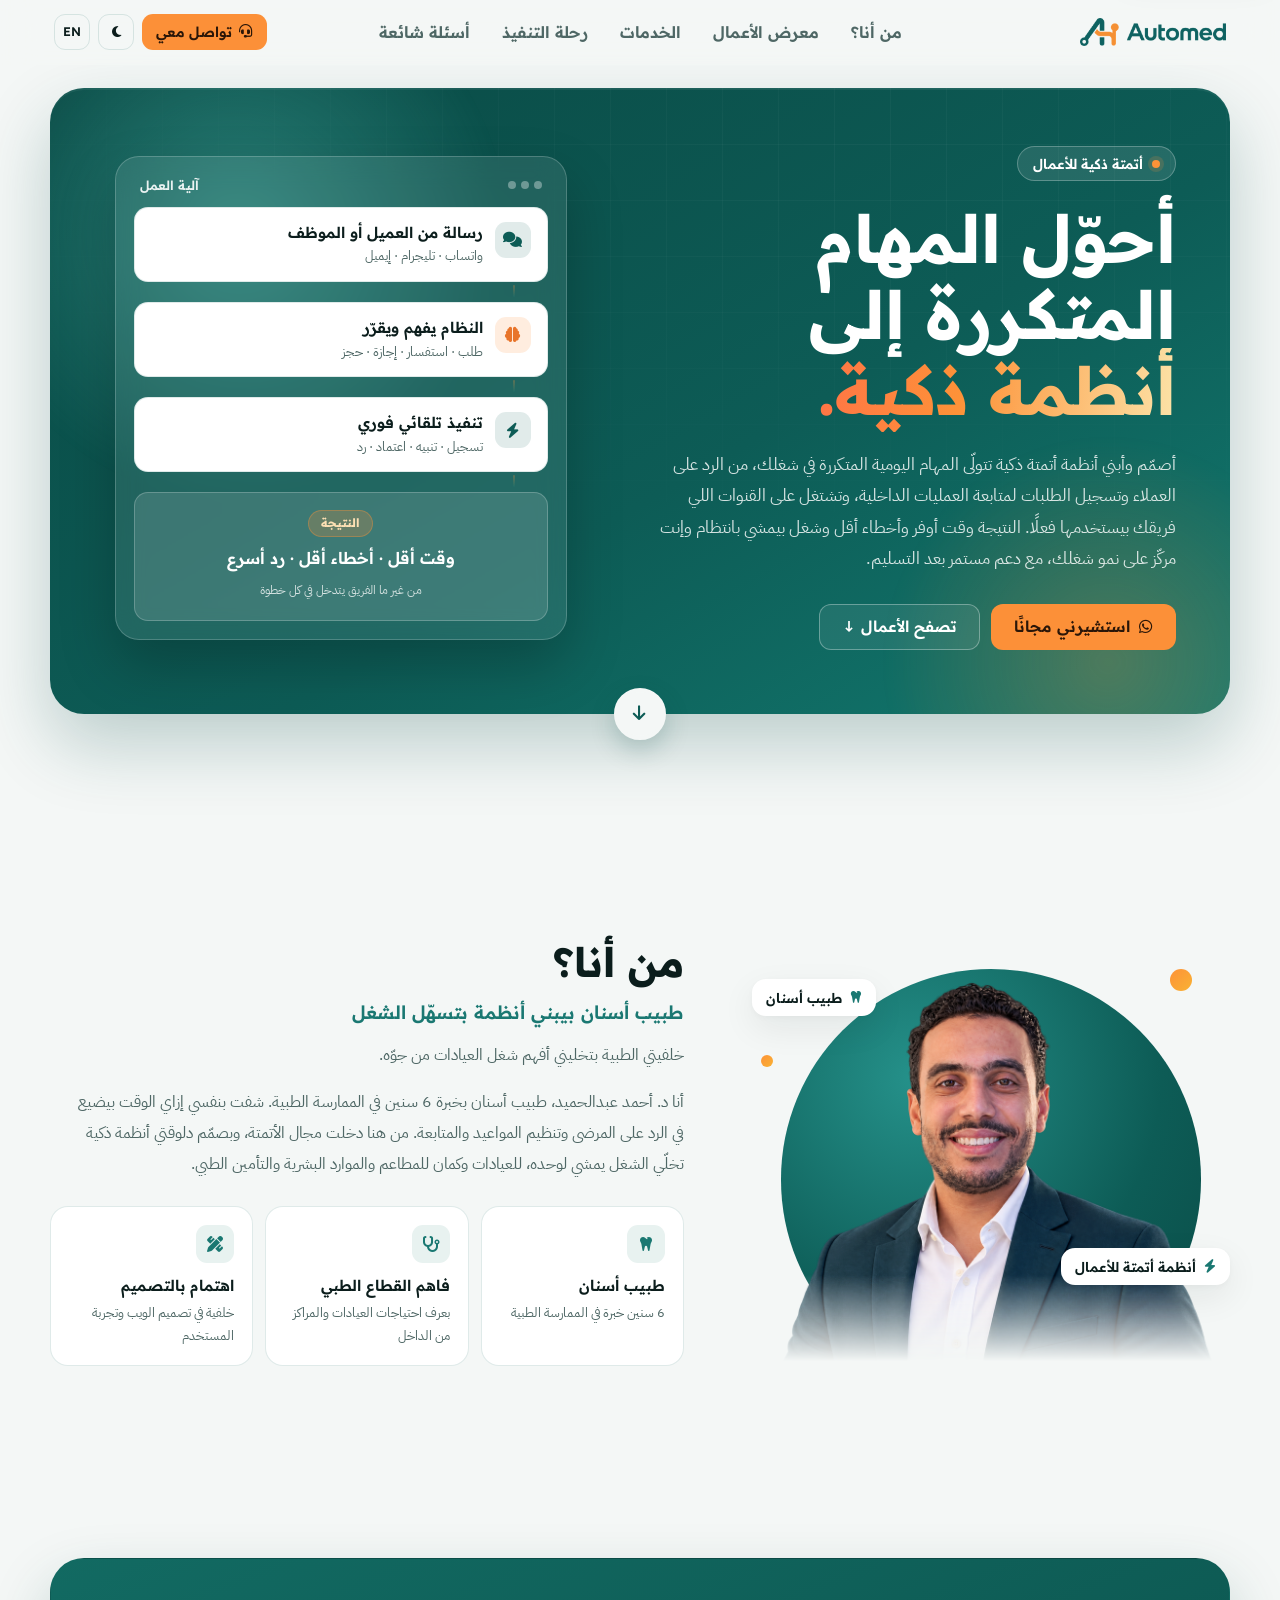
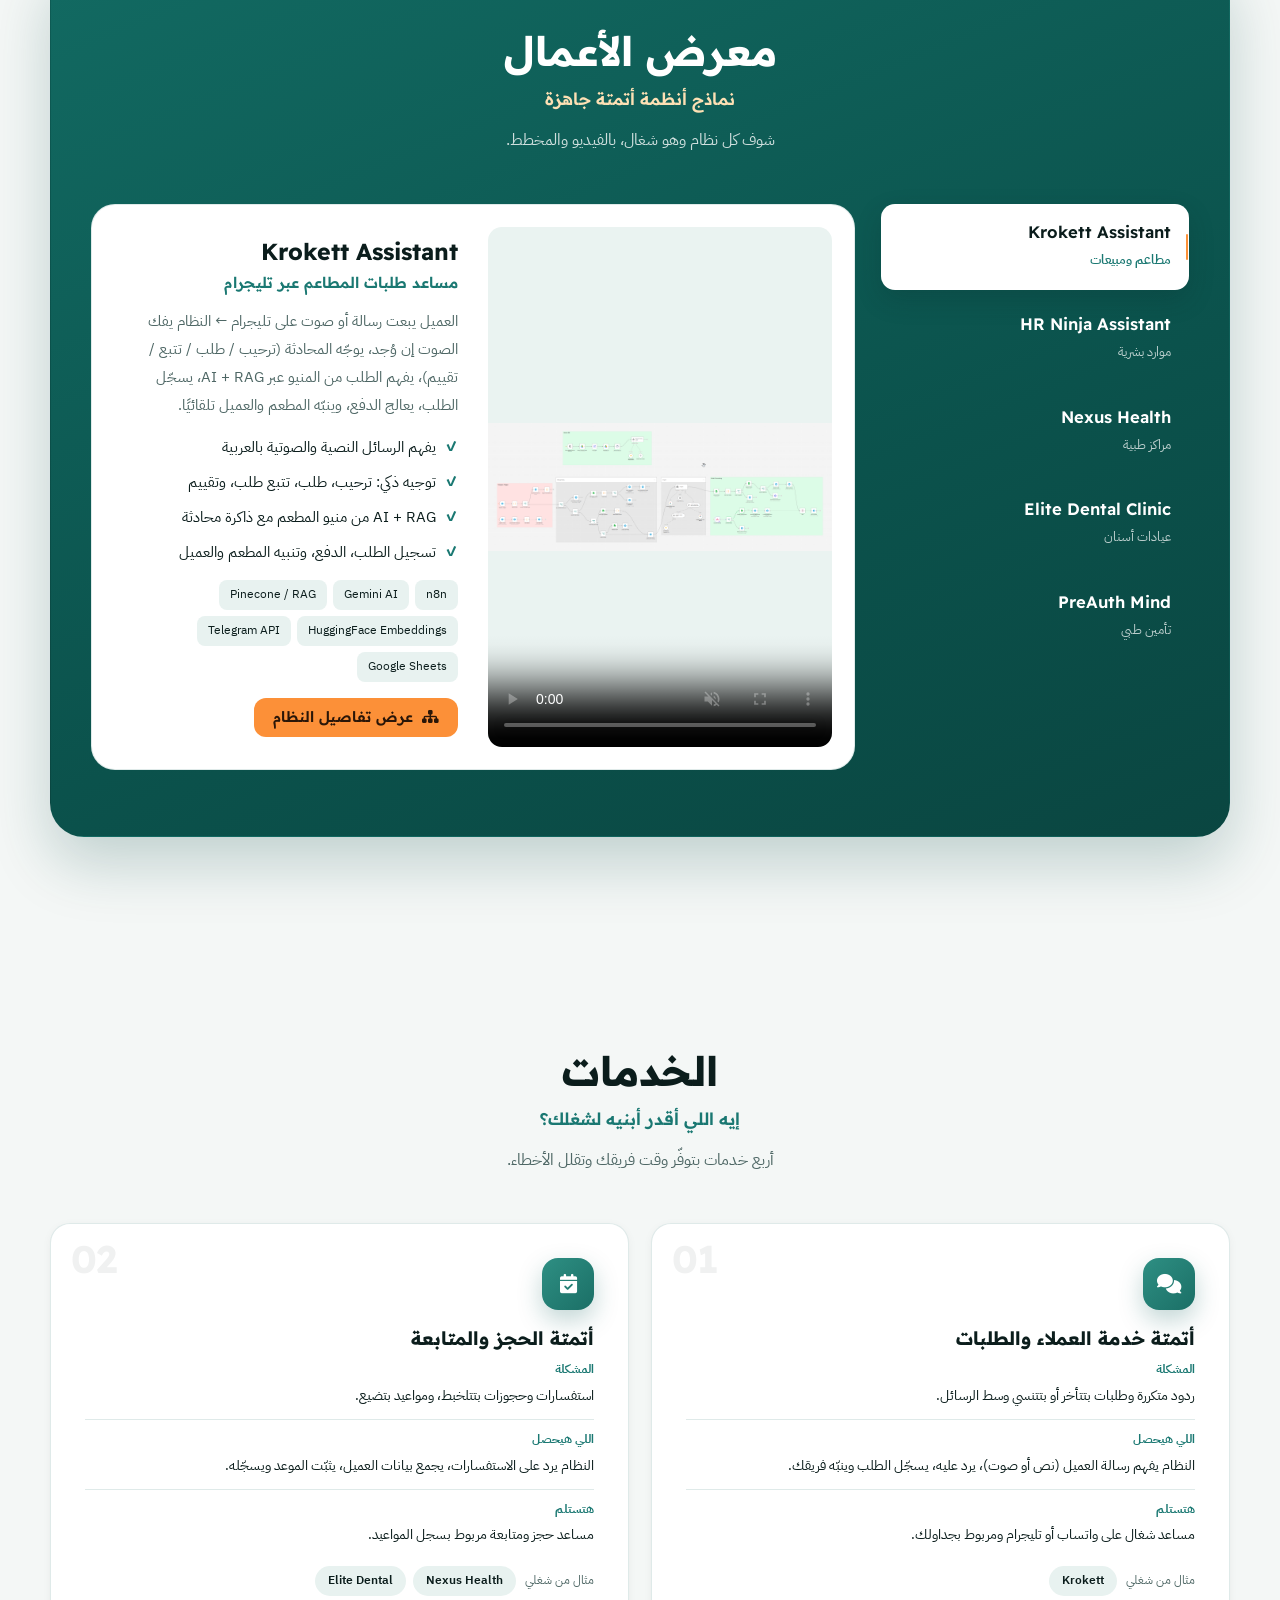
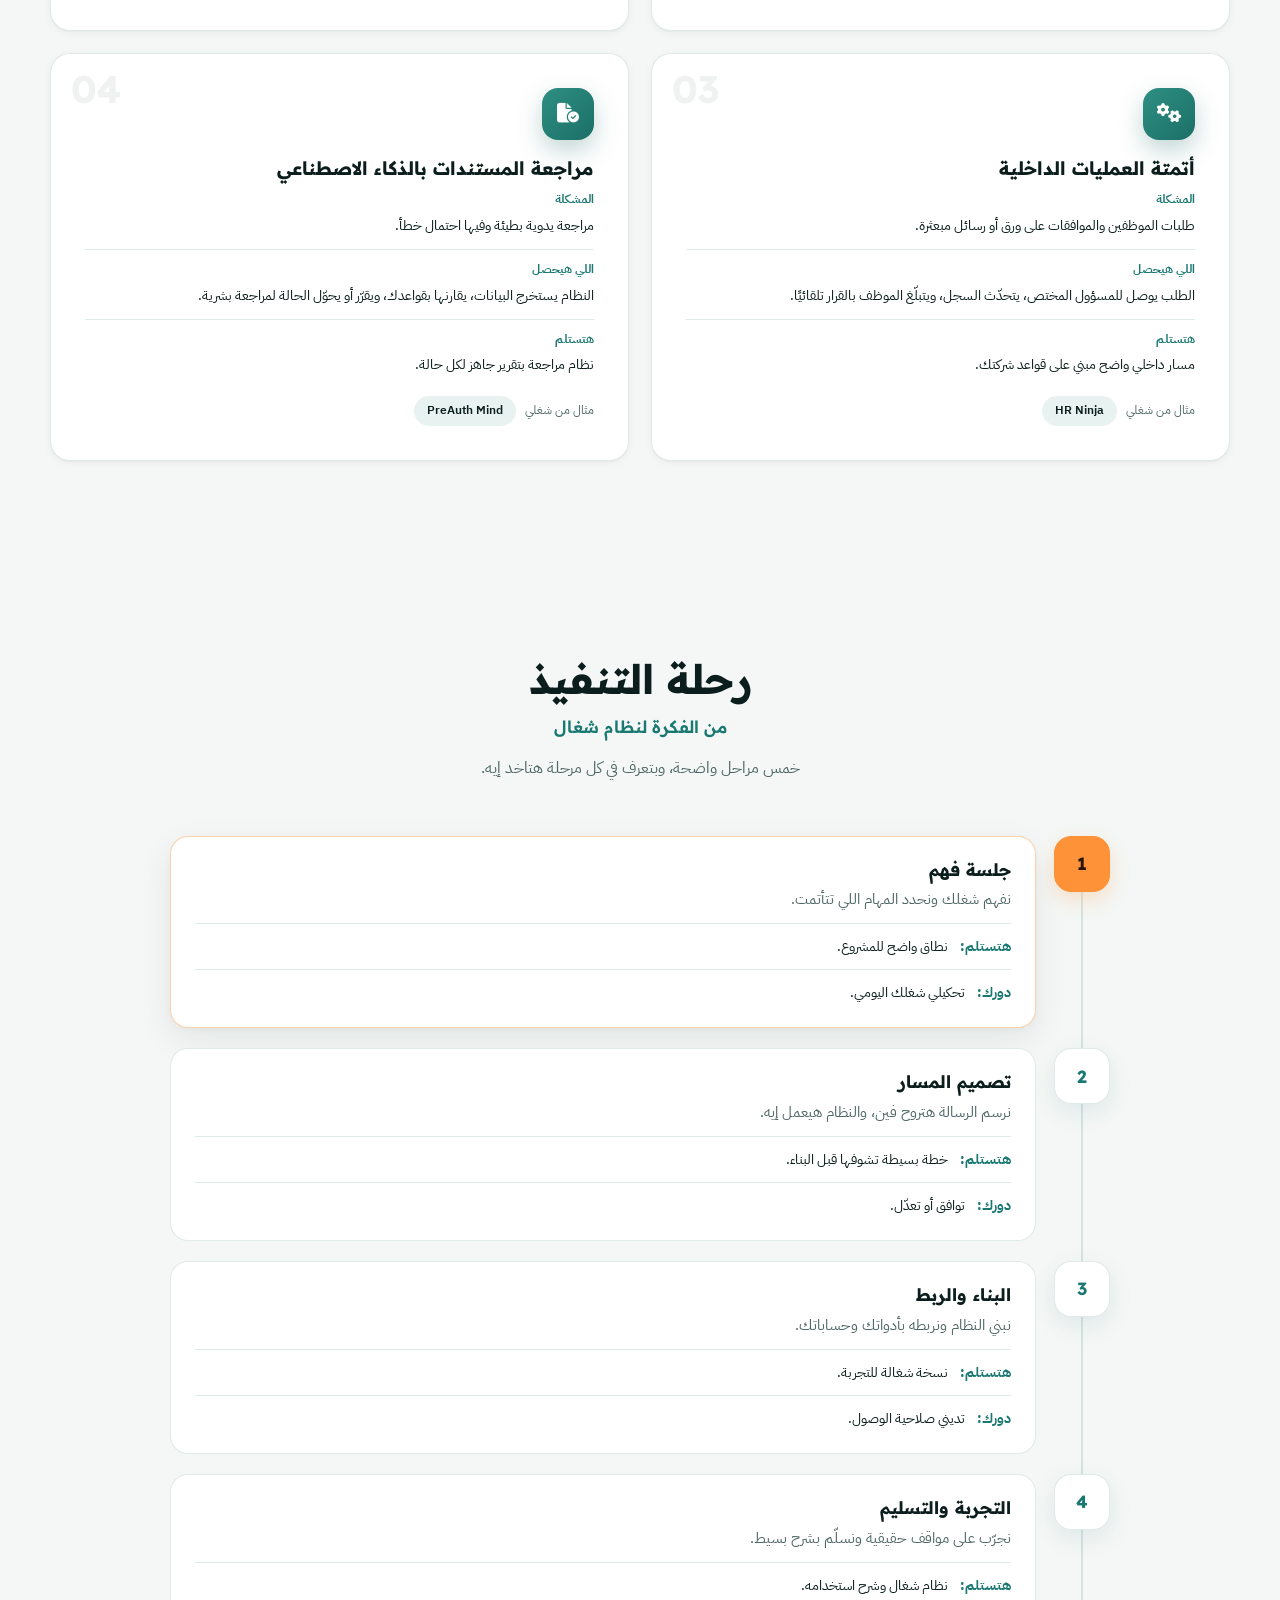
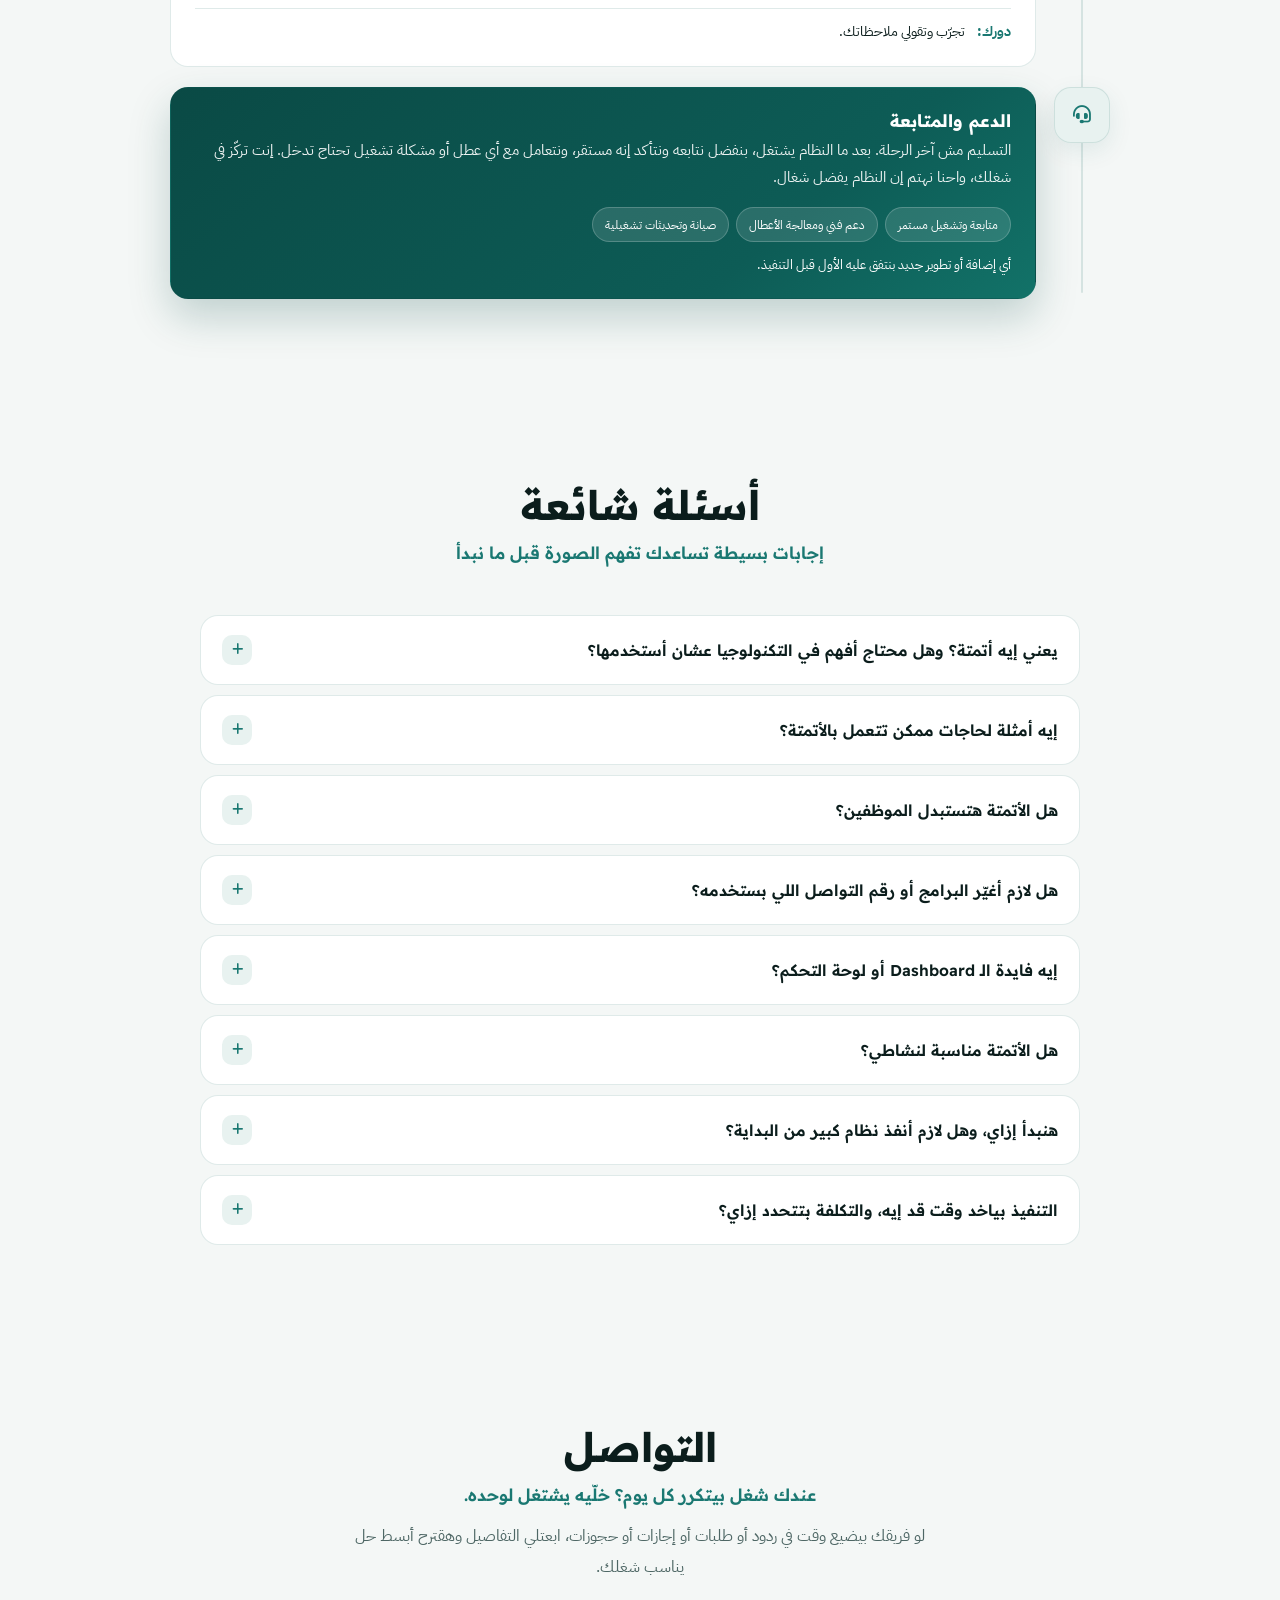
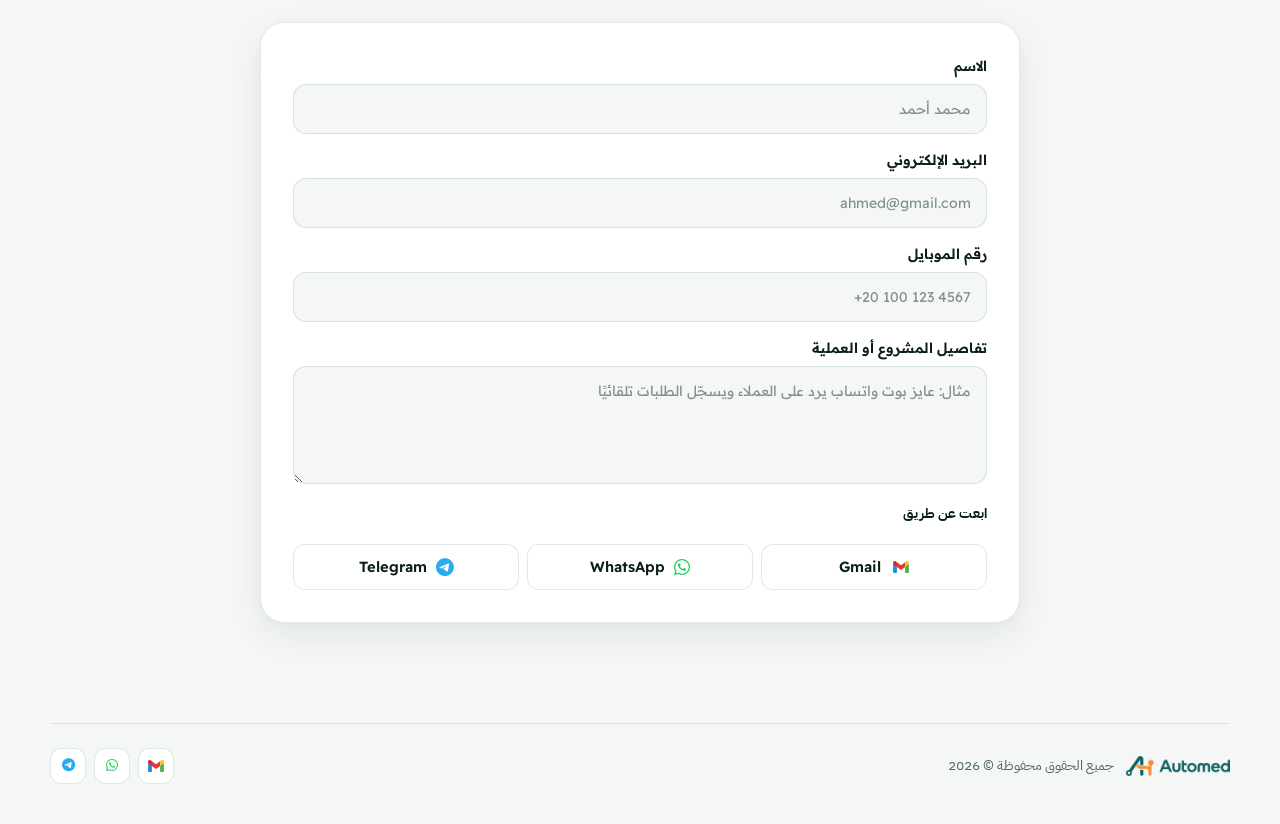
==== index.html @ e995ba49 "Polish refreshed service card hover motion" ====
<!DOCTYPE html>
<html lang="ar" dir="rtl">
<head>
<meta charset="UTF-8">
<meta name="viewport" content="width=device-width, initial-scale=1">
<meta name="description" content="حلول أتمتة ذكية للأعمال مع معرض لأعمال Automed ونماذج تنفيذها، وخدمات تساعدك على تنظيم المهام والطلبات والرسائل. تواصل معنا لاستكشاف الحل المناسب لعملك.">
<meta name="keywords" content="معرض أعمال Automed, أتمتة الأعمال, تنظيم الطلبات, تنظيم الرسائل, وكلاء الذكاء الاصطناعي, أتمتة ذكية">
<meta name="author" content="Ahmed Abdelhamid">
<title>Automed | أتمتة ذكية للأعمال</title>
<link rel="canonical" href="https://automed-info.vercel.app/">
<link rel="icon" href="assets/favicon.svg?v=9" type="image/svg+xml" sizes="any">
<link rel="icon" href="assets/favicon-512.png?v=9" type="image/png" sizes="512x512">
<link rel="apple-touch-icon" href="assets/favicon-180.png?v=9">
<link rel="icon" href="assets/favicon-192.png?v=9" type="image/png" sizes="192x192">
<link rel="manifest" href="manifest.webmanifest">
<meta name="theme-color" content="#F4F7F6" media="(prefers-color-scheme: light)">
<meta name="theme-color" content="#07110F" media="(prefers-color-scheme: dark)">
<meta name="theme-color" id="meta-theme" content="#F4F7F6">
<meta property="og:type" content="website">
<meta property="og:site_name" content="Automed">
<meta property="og:locale" content="ar_EG">
<meta property="og:url" content="https://automed-info.vercel.app/">
<meta property="og:title" content="Automed | أتمتة ذكية للأعمال">
<meta property="og:description" content="حلول أتمتة ذكية للأعمال مع معرض لأعمال Automed ونماذج تنفيذها، وخدمات تساعدك على تنظيم المهام والطلبات والرسائل. تواصل معنا لاستكشاف الحل المناسب لعملك.">
<meta property="og:image" content="https://automed-info.vercel.app/assets/og-profile-v9.png">
<meta property="og:image:width" content="1200">
<meta property="og:image:height" content="630">
<meta name="twitter:card" content="summary_large_image">
<meta name="twitter:title" content="Automed | أتمتة ذكية للأعمال">
<meta name="twitter:description" content="حلول أتمتة ذكية للأعمال مع معرض لأعمال Automed ونماذج تنفيذها، وخدمات تساعدك على تنظيم المهام والطلبات والرسائل. تواصل معنا لاستكشاف الحل المناسب لعملك.">
<meta name="twitter:image" content="https://automed-info.vercel.app/assets/og-profile-v9.png">
<!-- Vercel Speed Insights -->
<script>
  window.si = window.si || function () {
    (window.siq = window.siq || []).push(arguments);
  };
</script>
<script defer src="/_vercel/speed-insights/script.js"></script>

<!-- Vercel Web Analytics -->
<script>
  window.va = window.va || function () {
    (window.vaq = window.vaq || []).push(arguments);
  };
</script>
<script defer src="/_vercel/insights/script.js"></script>

<script type="application/ld+json">{"@context":"https://schema.org","@type":"Organization","name":"Automed","url":"https://automed-info.vercel.app/","logo":"https://automed-info.vercel.app/assets/logo-square.png?v=7"}</script>
<link rel="preconnect" href="https://fonts.googleapis.com">
<link rel="preconnect" href="https://fonts.gstatic.com" crossorigin>
<link href="https://fonts.googleapis.com/css2?family=IBM+Plex+Sans+Arabic:wght@400;500;600&family=Readex+Pro:wght@400;600;700&display=swap" rel="stylesheet">
<link rel="stylesheet" href="https://cdnjs.cloudflare.com/ajax/libs/font-awesome/6.5.2/css/all.min.css">
<style>
/* ==========================================================================
   Automed — Design system & motion layer
   Brand: olive/teal (#1a7872) + warm orange accent. Arabic-first, RTL/LTR.
   Layers: 1) tokens 2) base 3) layout 4) components 5) sections 6) motion
   ========================================================================== */

/* ---------------------------------------------------------------- 1. tokens */
:root{
  color-scheme:light;

  /* brand scale */
  --teal-900:#062F2C;
  --teal-800:#0A4A45;
  --teal-700:#0D5C56;
  --teal-600:#1A7872;              /* primary brand olive/teal */
  --teal-500:#219289;
  --teal-400:#2FA79D;
  --teal-300:#57C2B6;
  --orange:#FD9238;
  --orange-2:#FF7446;
  --orange-3:#F9B233;

  /* surfaces */
  --bg:#F4F7F6;
  --bg-2:#E9F1EF;
  --card:#FFFFFF;
  --card-2:#FAFCFB;
  --nav-bg:rgba(244,247,246,.72);

  /* text */
  --ink:#0B1D1C;
  --ink-2:#16302D;
  --mut:#4E6765;

  /* lines, rings, depth */
  --line:rgba(13,92,86,.13);
  --line-2:rgba(13,92,86,.24);
  --ring:#1A7872;                     /* focus ring — solid so it clears 3:1 on white */
  --ring-soft:rgba(26,120,114,.20);   /* form-field focus ring (needs to stay visible) */
  --sh-1:0 1px 2px rgba(11,29,28,.04),0 2px 10px rgba(11,29,28,.045);
  --sh-2:0 12px 34px rgba(11,29,28,.075),0 2px 8px rgba(11,29,28,.04);
  --sh-3:0 34px 74px rgba(11,29,28,.14);

  /* legacy aliases kept so existing markup/scripts stay valid */
  --teal:#0D5C56;
  --teal2:#0A4A45;
  --teal-soft:#E8F2F0;
  --teal-mid:#1A7872;
  --blue:var(--teal);
  --blue-strong:var(--teal2);
  --accent:var(--orange);
  --accent2:var(--orange-2);
  --navy:var(--teal2);
  --navy2:#0B2A2B;
  --pn:#EAF3F1;
  --pn2:#EFF6F4;
  --pline:rgba(13,92,86,.12);
  --sect-soft:var(--teal-soft);
  --ok:var(--teal);
  --oks:var(--teal2);
  --grad:linear-gradient(135deg,#0D5C56,#1A7872);
  --grad-warm:linear-gradient(135deg,#FD9238,#F9B233);
  --grad-sheen:linear-gradient(135deg,#FF7446,#FD9238 45%,#F9B233);

  /* radii, motion, type */
  --gut:20px;                        /* page gutter = half of the two-sided inset */
  --r-xs:10px;
  --r-sm:14px;
  --r:18px;
  --r-lg:24px;
  --r-xl:34px;
  --t-fast:160ms;
  --t-mid:280ms;
  --t-slow:440ms;
  --e:cubic-bezier(.22,.72,.24,1);
  --e-out:cubic-bezier(.16,1,.3,1);
  --e-spring:cubic-bezier(.34,1.3,.44,1);
  --font-body:"IBM Plex Sans Arabic",system-ui,-apple-system,"Segoe UI",Roboto,sans-serif;
  --font-head:"Readex Pro","IBM Plex Sans Arabic",system-ui,sans-serif;
}

html[data-theme=dark]{
  color-scheme:dark;
  --bg:#07110F;
  --bg-2:#0B1917;
  --card:#0E1D1B;
  --card-2:#122523;
  --nav-bg:rgba(7,17,15,.72);
  --ink:#E9F4F2;
  --ink-2:#F4FBF9;
  --mut:#9CB5B1;
  --line:rgba(120,215,203,.14);
  --line-2:rgba(120,215,203,.28);
  --ring:#57C2B6;
  --ring-soft:rgba(87,194,182,.32);
  --sh-1:0 1px 2px rgba(0,0,0,.45);
  --sh-2:0 16px 40px rgba(0,0,0,.45);
  --sh-3:0 34px 74px rgba(0,0,0,.55);
  --teal:#2FA79D;
  --teal2:#1A7872;
  --teal-soft:#122A28;
  --teal-mid:#3DB5AB;
  --pn:#122523;
  --pn2:#16302D;
  --pline:rgba(255,255,255,.09);
  --sect-soft:#122523;
  --navy:#04100F;
  --navy2:#0C211F;
  --grad:linear-gradient(135deg,#1A7872,#2FA79D);
}

/* ------------------------------------------------------------------ 2. base */
*,*::before,*::after{box-sizing:border-box}
*{margin:0;padding:0}
html{
  scroll-behavior:smooth;
  scroll-padding-top:88px;
  -webkit-text-size-adjust:100%;
}
body{
  background:var(--bg);
  color:var(--ink);
  font:400 1rem/1.85 var(--font-body);
  overflow-x:hidden;
  padding-top:64px;
  transition:background-color var(--t-mid) var(--e),color var(--t-mid) var(--e);
}
h1,h2,h3,h4,.brand,.btn,.slogan{font-family:var(--font-head)}
h1,h2,h3,h4{font-weight:700;line-height:1.3;letter-spacing:-.3px}
/* Arabic must not carry Latin-style tracking: letter-spacing breaks the cursive joins,
   so the negative/positive tracking is applied to Latin (LTR) headings and labels only. */
html[dir=rtl] h1,html[dir=rtl] h2,html[dir=rtl] h3,html[dir=rtl] h4,
html[dir=rtl] .hero h1,html[dir=rtl] .sv-r em,html[dir=rtl] .hs-result-label{letter-spacing:normal}
a{color:inherit;text-decoration:none}
button{font:inherit;cursor:pointer;color:inherit}
img,video,svg{max-width:100%}
ul{list-style:none}
::selection{background:rgba(26,120,114,.22)}
:where(a,button,input,textarea,[tabindex]):focus-visible{
  outline:3px solid var(--ring);
  outline-offset:3px;
  border-radius:6px;
}
/* dark surfaces (hero shell, portfolio panel, support card) need a light ring */
.hero-shell :where(a,button):focus-visible,
.dark :where(a,button):focus-visible,
.tl-item.sup :where(a,button):focus-visible,
footer :where(a,button):focus-visible{outline-color:#8FDCD2}
/* skip link: first tab stop, only visible while focused */
.skip-link{
  position:fixed;top:10px;inset-inline-start:10px;z-index:400;
  padding:10px 18px;border-radius:var(--r-xs);
  background:var(--teal);color:#fff;
  font:600 .9rem/1.4 var(--font-head);
  box-shadow:var(--sh-2);
  transform:translateY(-200%);
  transition:transform var(--t-fast) var(--e);
}
.skip-link:focus{transform:none}
.wrap{width:min(1180px,calc(100% - var(--gut) * 2));margin-inline:auto}
section{position:relative;padding:clamp(64px,8.5vw,104px) 0}
h2{font-size:clamp(1.75rem,3.4vw,2.55rem);line-height:1.28;letter-spacing:-.5px}
.lead{color:var(--mut);max-width:58ch;margin-top:12px;font-size:1.03rem}
.slogan{
  color:var(--teal-mid);
  font:600 1.06rem/1.65 var(--font-head);
  margin-top:8px;
}
html[data-theme=dark] .slogan{color:var(--teal-300)}

/* Section headers: centered, consistent across the page */
.sh{max-width:760px;margin:0 auto clamp(28px,4vw,48px);text-align:center}
.sh h2{max-width:none}
.sh .lead{max-width:60ch;margin-inline:auto}
.sh.ctr{text-align:center;margin-inline:auto}
.sh.ctr .lead{margin-inline:auto}
.sh.ctr h2{max-width:none}

/* --------------------------------------------------------------- 3. buttons */
.btn{
  display:inline-flex;align-items:center;justify-content:center;gap:9px;
  padding:11px 18px;border-radius:12px;
  border:1px solid var(--line);background:var(--card);color:var(--ink);
  font:600 .92rem/1 var(--font-head);
  transition:transform var(--t-fast) var(--e),box-shadow var(--t-mid) var(--e),
             border-color var(--t-mid) var(--e),background-color var(--t-mid) var(--e),color var(--t-mid) var(--e);
  box-shadow:var(--sh-1);
  will-change:transform;
}
.btn i,.btn svg{transition:transform var(--t-mid) var(--e)}
@media (hover:hover){
  .btn:hover{transform:translateY(-2px);box-shadow:var(--sh-2);border-color:var(--line-2)}
}
.btn:active{transform:translateY(0) scale(.985);box-shadow:var(--sh-1)}
.btn.pri{
  background:#FC9038;
  border-color:transparent;color:#2A1608;
  box-shadow:none;
}
@media (hover:hover){
  .btn.pri:hover{
    background:#FC9038;
    box-shadow:0 0 0 3px rgba(252,144,56,.16),0 0 24px rgba(252,144,56,.48);
    border-color:transparent;
    transform:translateY(-2px);
  }
}
.btn.sm{padding:8px 13px;font-size:.85rem}

/* ----------------------------------------------------------- 4. header/nav */
header{
  position:fixed;inset-inline:0;top:0;z-index:100;
  background:var(--nav-bg);
  border-bottom:1px solid transparent;
  -webkit-backdrop-filter:blur(18px) saturate(1.4);
  backdrop-filter:blur(18px) saturate(1.4);
  transition:background-color var(--t-mid) var(--e),border-color var(--t-mid) var(--e),box-shadow var(--t-mid) var(--e);
}
header.is-scrolled{border-bottom-color:var(--line);box-shadow:0 6px 24px rgba(11,29,28,.05)}
html[data-theme=dark] header.is-scrolled{box-shadow:0 6px 24px rgba(0,0,0,.35)}

.nav{
  width:min(1180px,calc(100% - var(--gut) * 2));margin-inline:auto;height:64px;
  padding-inline:4px;display:flex;align-items:center;justify-content:space-between;gap:12px;
  position:relative;
}
.brand{display:flex;align-items:center;gap:10px;min-height:44px;position:relative;z-index:2;flex:none}
.brand-mark{width:32px;height:32px;border-radius:99px;display:block;flex:none}
.brand-logo{height:28px;width:auto;max-width:180px;object-fit:contain;display:block;transition:opacity var(--t-mid) var(--e)}
.foot-logo{height:20px;width:auto;object-fit:contain;display:block}
.logo-dark{display:none}
html[data-theme=dark] .logo-light{display:none}
html[data-theme=dark] .logo-dark{display:block}

.links{
  position:absolute;left:50%;top:50%;transform:translate(-50%,-50%);
  display:flex;align-items:center;gap:2px;flex-wrap:wrap;z-index:1;
}
.links a{
  position:relative;padding:9px 15px;border-radius:10px;
  color:var(--mut);font:600 1rem/1 var(--font-head);
  transition:color var(--t-mid) var(--e),background-color var(--t-mid) var(--e);
}
.links a:not(.nav-contact)::after{
  content:"";position:absolute;inset-inline:15px;bottom:3px;height:2px;border-radius:2px;
  background:var(--orange);transform:scaleX(0);transform-origin:center;
  transition:transform var(--t-mid) var(--e);
}
@media (hover:hover){
  .links a:not(.nav-contact):hover{color:var(--ink);background:var(--bg-2)}
  .links a:not(.nav-contact):hover::after{transform:scaleX(1)}
  html[data-theme=dark] .links a:not(.nav-contact):hover{background:var(--card-2)}
}
.links a:not(.nav-contact).active{color:var(--ink)}
.links a:not(.nav-contact).active::after{transform:scaleX(1)}

.nav-end{display:flex;align-items:center;gap:8px;margin-inline-start:auto;position:relative;z-index:2}
.header-control{
  width:36px;height:36px;min-width:36px;padding:0;display:grid;place-items:center;
  border:1px solid var(--line);border-radius:11px;background:transparent;color:var(--ink);
  transition:border-color var(--t-mid) var(--e),background-color var(--t-mid) var(--e),
             color var(--t-mid) var(--e),transform var(--t-fast) var(--e);
}
.lang-btn,.theme-btn{font:600 .78rem/1 var(--font-head)}
.lang-btn span{letter-spacing:.04em}
@media (hover:hover){
  .header-control:hover{border-color:var(--line-2);background:var(--bg-2)}
  html[data-theme=dark] .header-control:hover{background:var(--card-2)}
}
.header-control:active{transform:scale(.94)}
.theme-btn i{display:block;line-height:1}
.theme-btn i::before{transition:transform var(--t-slow) var(--e-out)}

.desk-contact{
  width:auto;min-width:unset;height:36px;padding:0 15px;gap:7px;
  display:inline-flex;align-items:center;justify-content:center;
  border-color:transparent;
  background:#FC9038;color:#2A1608;
  box-shadow:none;
  transition:transform var(--t-fast) var(--e),box-shadow var(--t-mid) var(--e),background-color var(--t-mid) var(--e);
}
.desk-contact .contact-desktop-label{font:600 .88rem/1 var(--font-head)}
@media (hover:hover){
  a.btn.desk-contact:hover{
    background:#FC9038;color:#2A1608;
    box-shadow:0 0 0 3px rgba(252,144,56,.13),0 0 20px rgba(252,144,56,.42);
    transform:translateY(0) !important;
    border-color:transparent;
  }
}

.menu-btn{
  display:none;width:36px;height:36px;min-width:36px;padding:0;
  place-items:center;flex:none;
  border:1px solid var(--line);border-radius:11px;
  background:transparent;color:var(--ink);
  line-height:1;
  transition:border-color var(--t-mid) var(--e),background-color var(--t-mid) var(--e),
             color var(--t-mid) var(--e),transform var(--t-fast) var(--e);
}
.menu-btn i{display:block;font-size:1rem;line-height:1}
@media (hover:hover){
  .menu-btn:hover{border-color:var(--line-2);background:var(--bg-2)}
  html[data-theme=dark] .menu-btn:hover{background:var(--card-2)}
}
.menu-btn:active{transform:scale(.94)}
.nav-contact{display:none}

/* ----------------------------------------------------------------- 5. hero */
.hero{padding:24px 0 clamp(84px,10vw,110px)}
.hero-shell{
  position:relative;isolation:isolate;overflow:visible;
  border-radius:var(--r-xl);
  padding:clamp(34px,4.6vw,58px) clamp(24px,4.2vw,54px) clamp(44px,5vw,66px);
  color:#fff;
  background:linear-gradient(150deg,#0A4A45 0%,#0D5C56 58%,#12796F 100%);
  box-shadow:0 30px 70px rgba(10,74,69,.24),0 2px 0 rgba(255,255,255,.06) inset;
}
html[data-theme=dark] .hero-shell{box-shadow:0 34px 80px rgba(0,0,0,.5)}

/* clipped decorative layers */
.hero-aurora,.hero-grid{
  position:absolute;inset:0;border-radius:inherit;pointer-events:none;overflow:hidden;
}
.hero-aurora::before,.hero-aurora::after{
  content:"";position:absolute;border-radius:50%;filter:blur(6px);
  /* very slow ambient drift only — no pulsing, no attention-grabbing motion */
  animation:aurora 44s linear infinite alternate;
}
.hero-aurora::before{
  width:44vw;max-width:560px;aspect-ratio:1;inset-inline-end:-8%;top:-22%;
  background:radial-gradient(circle at 50% 50%,rgba(83,196,183,.42),transparent 68%);
}
.hero-aurora::after{
  width:38vw;max-width:480px;aspect-ratio:1;inset-inline-start:-10%;bottom:-30%;
  background:radial-gradient(circle at 50% 50%,rgba(253,146,56,.26),transparent 66%);
  animation-delay:-8s;
}
@keyframes aurora{
  0%{transform:translate3d(0,0,0) scale(1)}
  100%{transform:translate3d(-2%,3%,0) scale(1.06)}
}
.hero-grid{
  opacity:.5;
  background-image:linear-gradient(rgba(255,255,255,.07) 1px,transparent 1px),
                   linear-gradient(90deg,rgba(255,255,255,.07) 1px,transparent 1px);
  background-size:56px 56px;
  -webkit-mask-image:radial-gradient(120% 90% at 70% 12%,#000 0%,transparent 72%);
  mask-image:radial-gradient(120% 90% at 70% 12%,#000 0%,transparent 72%);
}
.hg{
  position:relative;z-index:2;
  display:grid;grid-template-columns:1.06fr .94fr;
  gap:clamp(32px,5vw,64px);align-items:center;
}
.badge{
  display:inline-flex;align-items:center;gap:9px;padding:7px 15px;border-radius:99px;
  border:1px solid rgba(255,255,255,.26);background:rgba(255,255,255,.1);
  color:#fff;font:600 .86rem/1.4 var(--font-head);margin-bottom:20px;
}
.badge i{
  width:8px;height:8px;border-radius:50%;background:var(--orange);flex:none;
  box-shadow:0 0 0 4px rgba(253,146,56,.16);
}
.hero h1{
  font-size:clamp(2.35rem,5.2vw,4.35rem);
  line-height:1.14;letter-spacing:-1.2px;color:#fff;max-width:15ch;
}
.hero h1 .line{display:block}
.hero h1 em{
  font-style:normal;
  background:linear-gradient(96deg,#FF7446,#FD9238 40%,#FCE3A8);
  -webkit-background-clip:text;background-clip:text;color:transparent;
}
.hero p{color:rgba(255,255,255,.82);font-size:1.06rem;max-width:56ch;margin-top:20px}
.ha{display:flex;flex-wrap:wrap;gap:11px;margin-top:30px}
.ha .btn{padding:14px 22px;font-size:.97rem}
.hero .btn:not(.pri){
  background:rgba(255,255,255,.08);border-color:rgba(255,255,255,.32);color:#fff;box-shadow:none;
}
@media (hover:hover){
  .hero .btn:not(.pri):hover{background:rgba(255,255,255,.18);border-color:#fff}
}
.hero .btn-wa i{color:#25D366}
.hero .btn-tg i{color:#2AABEE}

/* hero workflow card */
.hook{
  position:relative;max-width:452px;margin-inline:auto;width:100%;
  background:rgba(255,255,255,.09);
  border:1px solid rgba(255,255,255,.2);
  border-radius:var(--r-lg);
  padding:18px;
  -webkit-backdrop-filter:blur(14px);backdrop-filter:blur(14px);
  box-shadow:0 26px 56px rgba(0,0,0,.22);
}
.hook-top{
  display:flex;justify-content:space-between;align-items:center;
  padding:4px 6px 15px;color:rgba(255,255,255,.9);font:600 .8rem/1 var(--font-head);
}
.hook-dots{display:flex;gap:5px}
.hook-dots b{width:8px;height:8px;border-radius:50%;background:rgba(255,255,255,.35)}
.hook-steps{display:flex;flex-direction:column;gap:20px}
.hs{
  position:relative;display:flex;gap:12px;align-items:flex-start;
  background:var(--card);border:1px solid var(--line);border-radius:var(--r-sm);
  padding:14px 16px;color:var(--ink);
  /* plays once as a short "walkthrough" of the flow, then rests */
  animation:stepGlow 9.6s var(--e) 1;
  animation-delay:var(--sd,0s);
}
.hs:nth-child(1){--sd:0s}
.hs:nth-child(2){--sd:2.4s}
.hs:nth-child(3){--sd:4.8s}
@keyframes stepGlow{
  0%,100%{border-color:var(--line);box-shadow:none}
  7%,17%{border-color:rgba(253,146,56,.62);box-shadow:0 8px 22px rgba(253,146,56,.18)}
  26%{border-color:var(--line);box-shadow:none}
}
/* gradient connector between stages */
.hs:not(:last-of-type)::after{
  content:"";position:absolute;top:calc(100% + 4px);inset-inline-start:32px;
  width:2px;height:12px;border-radius:3px;
  background:linear-gradient(180deg,var(--orange),var(--teal-mid));
  opacity:.28;
  animation:connGlow 9.6s var(--e) 1;
  animation-delay:var(--sd,0s);
}
@keyframes connGlow{
  0%,100%{opacity:.28}
  18%,26%{opacity:1}
  36%{opacity:.28}
}
.hs i{width:36px;height:36px;border-radius:11px;display:grid;place-items:center;flex:none;font-size:.95rem}
.hs .ic1,.hs .ic3{background:rgba(13,92,86,.12);color:var(--teal-700)}
.hs .ic2{background:rgba(253,146,56,.16);color:#E8742A}
html[data-theme=dark] .hs .ic1,html[data-theme=dark] .hs .ic3{background:rgba(47,167,157,.2);color:var(--teal-300)}
html[data-theme=dark] .hs .ic2{background:rgba(253,146,56,.18);color:var(--orange-3)}
.hs b{display:block;font:600 .95rem/1.5 var(--font-head);margin-bottom:2px}
.hs span{color:var(--mut);font-size:.8rem;line-height:1.6;display:block}
.hs-result{
  background:rgba(255,255,255,.12);border:1px solid rgba(255,255,255,.22);
  border-radius:var(--r-sm);padding:15px 16px;text-align:center;color:#fff;
  animation:resultGlow 9.6s var(--e) 1;
}
@keyframes resultGlow{
  0%,66%,100%{box-shadow:none;border-color:rgba(255,255,255,.22)}
  76%,88%{box-shadow:0 10px 26px rgba(253,146,56,.24);border-color:rgba(253,146,56,.7)}
}
.hs-result-label{
  display:inline-block;font:700 .74rem/1.6 var(--font-head);letter-spacing:.05em;
  padding:3px 12px;border-radius:99px;margin-bottom:8px;
  background:rgba(253,146,56,.22);color:#FDE0B4;border:1px solid rgba(253,146,56,.35);
}
.hs-result strong{display:block;font:600 1.02rem/1.6 var(--font-head);margin-bottom:4px;color:#fff}
.hs-result small{color:rgba(255,255,255,.76);font-size:.78rem}
.hero-down{
  position:absolute;left:50%;bottom:-26px;margin-left:-26px;z-index:3;
  width:52px;height:52px;border-radius:50%;
  background:var(--bg);color:var(--teal);
  display:grid;place-items:center;font-size:1.05rem;
  border:4px solid var(--bg);
  box-shadow:0 10px 24px rgba(10,74,69,.22);
  transition:background-color var(--t-mid) var(--e),color var(--t-mid) var(--e),
             transform var(--t-fast) var(--e),box-shadow var(--t-mid) var(--e);
}
@media (hover:hover){
  .hero-down:hover{background:var(--teal);color:#fff;transform:translateY(2px)}
}

/* staggered entrance for above-the-fold content */
.hero-enter{animation:heroIn .78s var(--e-out) both;animation-delay:var(--d,0ms)}
@keyframes heroIn{from{opacity:0;transform:translateY(16px)}to{opacity:1;transform:none}}

/* ---------------------------------------------------------------- 6. about */
#about{padding:clamp(56px,7vw,88px) 0 clamp(40px,5vw,64px)}
.ab{display:grid;grid-template-columns:.86fr 1.14fr;gap:clamp(36px,5.5vw,68px);align-items:center}
.ab-txt h2{max-width:none}
.ab-txt .slogan{font-size:1.15rem;margin-top:10px}
.ab-p{color:var(--mut);margin-top:16px;max-width:62ch;line-height:1.95}
.ab-facts{display:grid;grid-template-columns:repeat(3,1fr);gap:12px;margin-top:26px}
.ab-i{
  display:flex;flex-direction:column;gap:4px;padding:18px;border-radius:var(--r);
  background:var(--card);border:1px solid var(--line);
  transition:transform var(--t-mid) var(--e),box-shadow var(--t-mid) var(--e),border-color var(--t-mid) var(--e);
}
@media (hover:hover){
  .ab-i:hover{transform:translateY(-5px);border-color:rgba(253,146,56,.5);box-shadow:var(--sh-2)}
}
.ab-i i{
  width:38px;height:38px;border-radius:11px;display:grid;place-items:center;
  background:var(--teal-soft);color:var(--teal-mid);margin-bottom:8px;
  transition:background-color var(--t-mid) var(--e),color var(--t-mid) var(--e);
}
.ab-i b{font:600 .95rem/1.5 var(--font-head)}
.ab-i span{font-size:.83rem;color:var(--mut);line-height:1.7}

#about{overflow-x:clip}
.ab-photo{
  position:relative;width:100%;max-width:500px;margin-inline:auto;aspect-ratio:1/1;
  display:flex;align-items:flex-end;
}
.ab-portrait{
  position:absolute;inset:0;display:flex;align-items:flex-end;
  /* Fade the portrait and its backing together so the circle cannot show below it. */
  -webkit-mask-image:linear-gradient(#000 76%,transparent 94%);
  mask-image:linear-gradient(#000 76%,transparent 94%);
}
.ab-circle{
  position:absolute;inset:auto 0 0 0;aspect-ratio:1/1;margin-inline:auto;width:88%;
  border-radius:50%;
  background:radial-gradient(circle at 32% 26%,#25918A,#0D5C56 58%,#0A4A45);
  box-shadow:none;
}
.ab-photo img{
  position:relative;z-index:2;width:112%;max-width:none;margin-inline:-6%;height:auto;display:block;
  filter:none;
}
.ab-dot{position:absolute;z-index:1;border-radius:50%;background:var(--grad-warm)}
.ab-dot.d1{width:22px;height:22px;top:12%;inset-inline-start:8%}
.ab-dot.d2{width:12px;height:12px;top:30%;inset-inline-end:2%}
.ab-chip{
  position:absolute;z-index:3;display:inline-flex;align-items:center;gap:8px;
  padding:9px 14px;border-radius:var(--r-sm);
  background:var(--card);color:var(--ink);box-shadow:var(--sh-2);
  font-size:.85rem;
}
.ab-chip i{color:var(--teal-mid)}
.ab-chip b{font:600 .85rem/1.4 var(--font-head)}
.ab-chip.c1{top:14%;inset-inline-end:0}
.ab-chip.c2{bottom:22%;inset-inline-start:0}

/* ------------------------------------------------------------- 7. portfolio */
#projects{padding-top:clamp(72px,9vw,104px)}
.dark{
  width:min(1180px,calc(100% - (var(--gut) - 4px) * 2));margin-inline:auto;
  border-radius:var(--r-xl);padding:clamp(40px,5.4vw,66px) 0;
  color:#fff;border:1px solid transparent;
  background:linear-gradient(158deg,#126A62 0%,#0B524C 62%,#0A4641 100%);
  box-shadow:0 26px 60px rgba(10,74,69,.22);
}
html[data-theme=dark] .dark{box-shadow:0 30px 70px rgba(0,0,0,.45)}
.dark .wrap{width:auto;padding-inline:clamp(20px,3.4vw,40px)}
.dark .sh h2{color:#fff}
.dark .slogan{color:#FDE0B4}
.dark .lead{color:rgba(255,255,255,.8)}

.show{display:grid;grid-template-columns:308px minmax(0,1fr);gap:26px}
.pl{display:flex;flex-direction:column;gap:6px}
.pi{
  position:relative;text-align:start;background:transparent;border:1px solid transparent;
  color:rgba(255,255,255,.72);padding:15px 17px;border-radius:var(--r-sm);
  transition:background-color var(--t-mid) var(--e),color var(--t-mid) var(--e),
             transform var(--t-mid) var(--e),border-color var(--t-mid) var(--e);
}
.pi b{display:block;font:600 1.04rem/1.5 var(--font-head);color:#fff}
.pi span{font-size:.82rem}
.pi::before{
  content:"";position:absolute;inset-inline-start:0;top:50%;translate:0 -50%;
  width:2px;height:0;border-radius:2px;background:var(--orange);
  transition:height var(--t-mid) var(--e);
}
@media (hover:hover){
  .pi:hover{background:rgba(255,255,255,.09);color:#fff;transform:translateY(-2px)}
}
.pi[aria-selected=true]{
  background:var(--card);border-color:transparent;
  box-shadow:0 10px 26px rgba(8,40,38,.2);
}
.pi[aria-selected=true] b{color:var(--ink)}
.pi[aria-selected=true] span{color:var(--teal-mid);font-weight:600}
.pi[aria-selected=true]::before{height:26px}

.pd{
  display:grid;grid-template-columns:minmax(0,1fr) minmax(0,1fr);gap:30px;align-items:center;
  background:var(--card);border:1px solid var(--line);border-radius:var(--r-lg);
  padding:22px;color:var(--ink);
  animation:panelIn var(--t-slow) var(--e-out) both;
}
@keyframes panelIn{from{opacity:0;transform:translateY(10px)}to{opacity:1;transform:none}}
.media{
  background:var(--pn);border-radius:var(--r-sm);overflow:hidden;
  display:flex;flex-direction:column;height:520px;
}
.vt{display:flex;gap:6px;padding:8px;background:var(--pn);flex-wrap:wrap}
.vt button{
  border:1px solid var(--pline);background:var(--card);color:var(--mut);
  border-radius:99px;padding:5px 13px;font-size:.78rem;
  transition:background-color var(--t-fast) var(--e),color var(--t-fast) var(--e),border-color var(--t-fast) var(--e);
}
.vt button[aria-pressed=true]{background:var(--teal);border-color:var(--teal);color:#fff}
.media video,.media img{
  width:100%;flex:1;min-height:0;height:100%;object-fit:contain;object-position:center;
  background:var(--pn);display:block;
}
.pd h3{font-size:1.45rem;margin-bottom:4px}
.pd .sub{color:var(--teal-mid);font:600 .95rem/1.6 var(--font-head);margin-bottom:12px}
.pd p{color:var(--mut);font-size:.95rem;line-height:1.85}
.pd ul{display:grid;gap:8px;margin:14px 0;font-size:.92rem}
.pd li{position:relative;padding-inline-start:22px}
.pd li::before{
  content:"\2713";position:absolute;inset-inline-start:0;top:0;
  color:var(--teal-mid);font-weight:700;font-size:.85rem;
}
.tags{display:flex;flex-wrap:wrap;gap:6px;margin-bottom:16px}
.tags span{
  font-size:.74rem;padding:4px 11px;border-radius:8px;
  background:var(--teal-soft);color:var(--ink);font-family:var(--font-body);
  transition:background-color var(--t-mid) var(--e),color var(--t-mid) var(--e);
}
.mi-cap{color:rgba(255,255,255,.78);font-size:.9rem;line-height:1.7;text-align:center;padding:4px 8px 2px;max-width:70ch;margin-inline:auto}

/* -------------------------------------------------------------- 8. services */
.svc-grid{
  display:grid;grid-template-columns:repeat(2,minmax(0,1fr));
  grid-auto-rows:1fr;gap:18px;align-items:stretch;
}
.svc-card{
  position:relative;overflow:hidden;
  min-width:0;height:100%;
  display:flex;flex-direction:column;
  background:var(--card);border:1px solid var(--line);border-radius:var(--r-lg);
  padding:clamp(22px,2.6vw,30px);
  transition:transform var(--t-mid) var(--e),box-shadow var(--t-mid) var(--e),border-color var(--t-mid) var(--e);
}
/* single orange hairline along the top edge, revealed on hover */
.svc-card::before{
  content:"";position:absolute;top:0;inset-inline:0;height:2px;
  background:linear-gradient(90deg,transparent,var(--orange) 18%,var(--orange) 82%,transparent);
  opacity:0;transform:scaleX(.3);transform-origin:center;
  transition:opacity var(--t-mid) var(--e),transform var(--t-slow) var(--e);
}
@media (hover:hover){
  .svc-card:hover{transform:translateY(-4px);box-shadow:var(--sh-2)}
  .svc-card:hover::before{opacity:1;transform:scaleX(1)}
}
.svc-num{
  position:absolute;top:16px;inset-inline-end:20px;
  font:700 2.4rem/1 var(--font-head);color:var(--ink);opacity:.06;
  letter-spacing:-1px;pointer-events:none;user-select:none;
  transition:opacity var(--t-mid) var(--e);
}
@media (hover:hover){.svc-card:hover .svc-num{opacity:.11}}
.svc-ico{
  width:52px;height:52px;border-radius:16px;display:grid;place-items:center;
  font-size:1.22rem;margin-bottom:16px;color:#fff;
  background:linear-gradient(135deg,#2E8F83,#1B6F66);
  box-shadow:0 10px 24px rgba(13,92,86,.25);
  transition:transform var(--t-slow) var(--e-spring);
}
@media (hover:hover){.svc-card:hover .svc-ico{transform:scale(1.06)}}
.svc-card h3{font-size:1.16rem;margin-bottom:10px}
.sv-r{display:block;font-size:.9rem;line-height:1.8;color:var(--ink)}
.sv-r+.sv-r{margin-top:10px;padding-top:10px;border-top:1px solid var(--line)}
.sv-r em{
  display:block;font-style:normal;font-weight:700;font-size:.72rem;
  letter-spacing:.05em;color:var(--teal-mid);margin-bottom:2px;
}
.sv-r b{font-weight:400;color:var(--ink)}
.svc-ex{display:flex;flex-wrap:wrap;align-items:center;gap:7px;margin-top:auto;padding-top:18px}
.svc-ex small{font-size:.74rem;color:var(--mut);margin-inline-end:2px}
.svc-tag{
  display:inline-flex;align-self:flex-start;padding:5px 12px;border-radius:99px;
  font:600 .74rem/1.5 var(--font-body);background:var(--teal-soft);color:var(--ink);
  border:1px solid transparent;
  transition:background-color var(--t-mid) var(--e),color var(--t-mid) var(--e),transform var(--t-fast) var(--e);
}
@media (hover:hover){
  .svc-ex a.svc-tag:hover{background:var(--teal);color:#fff;transform:translateY(-2px)}
}

/* -------------------------------------------------------------- 9. process */
#process{padding:clamp(56px,7vw,88px) 0}
.timeline{position:relative;max-width:940px;margin:clamp(26px,3.4vw,40px) auto 0;padding-block:4px}
.tl-rail{
  position:absolute;top:10px;bottom:10px;inset-inline-start:27px;width:2px;
  background:var(--line);border-radius:4px;overflow:hidden;
}
.tl-rail i{
  display:block;width:100%;height:0;border-radius:4px;
  background:linear-gradient(180deg,#FD9238 0%,#F47C35 55%,#E96B2C 100%);
  transition:height .32s var(--e-out);
}
.tl-item{
  position:relative;display:grid;grid-template-columns:56px minmax(0,1fr);
  gap:18px;align-items:start;margin-bottom:20px;
}
.tl-item:last-child{margin-bottom:0}
.tl-node{
  position:relative;z-index:1;width:56px;height:56px;border-radius:17px;
  display:grid;place-items:center;
  background:var(--card);border:1px solid var(--line);color:var(--teal-mid);
  font:700 1.1rem/1 var(--font-head);
  box-shadow:0 8px 24px rgba(13,92,86,.09);
  transition:background-color var(--t-mid) var(--e),color var(--t-mid) var(--e),
             border-color var(--t-mid) var(--e),box-shadow var(--t-mid) var(--e);
}
.tl-card{
  position:relative;overflow:hidden;min-width:0;
  background:var(--card);border:1px solid var(--line);border-radius:20px;
  padding:22px 24px;box-shadow:var(--sh-1);
  transition:transform var(--t-mid) var(--e),box-shadow var(--t-mid) var(--e),
             background-color var(--t-mid) var(--e),border-color var(--t-mid) var(--e);
}
.tl-card::before{
  content:"";position:absolute;top:0;inset-inline:0;height:2px;
  background:linear-gradient(90deg,transparent,var(--orange) 18%,var(--orange) 82%,transparent);
  opacity:0;transform:scaleX(.22);transform-origin:center;
  transition:opacity var(--t-fast) var(--e),transform var(--t-slow) var(--e);
}
.tl-card h3{font-size:1.08rem;margin-bottom:5px}
.tl-card>p{color:var(--mut);font-size:.94rem;line-height:1.8}
.tl-card .me{
  display:grid;grid-template-columns:auto minmax(0,1fr);gap:4px 12px;align-items:baseline;
  margin-top:10px;padding-top:10px;border-top:1px solid var(--line);
  font-size:.85rem;color:var(--ink);
}
.tl-card .me em{font-style:normal;color:var(--teal-mid);font-weight:700;white-space:nowrap}
@media (hover:hover){
  .tl-item:hover .tl-card{transform:translateY(-4px);box-shadow:var(--sh-2)}
  .tl-item:hover .tl-card::before{opacity:1;transform:scaleX(1)}
}
#timeline .tl-item.is-current .tl-card{border-color:rgba(253,146,56,.42);box-shadow:var(--sh-2)}
#timeline .tl-item.is-current .tl-node{
  background:var(--orange);border-color:var(--orange);color:#2A1608;
  box-shadow:0 8px 20px rgba(253,146,56,.24);
}
.tl-card .sup-chips{display:flex;flex-wrap:wrap;gap:7px;margin-top:15px}
.tl-card .sup-chip{
  padding:5px 12px;border-radius:99px;font-size:.78rem;
  background:var(--teal-soft);border:1px solid var(--pline);color:var(--teal-mid);
}
.tl-card .sup-note{display:block;margin-top:12px;color:var(--mut);font-size:.82rem;line-height:1.7}
/* final support stage keeps Automed's deep olive-teal */
.tl-item.sup .tl-card{
  background:linear-gradient(140deg,#0A4A45,#0D5C56 70%,#127268);
  border-color:transparent;color:#fff;box-shadow:0 18px 42px rgba(10,74,69,.22);
}
html[data-theme=dark] .tl-item.sup .tl-card{background:linear-gradient(140deg,#123A35,#0F4A44)}
.tl-item.sup .tl-card h3,
.tl-item.sup .tl-card p,
.tl-item.sup .tl-card .sup-note{color:#fff}
.tl-item.sup .tl-card>p{opacity:.92}
.tl-item.sup .tl-card .sup-chip{
  background:rgba(255,255,255,.12);border-color:rgba(255,255,255,.2);color:#fff;
}
/* the node sits on the page background, not on the dark card, so it must use
   theme-aware tokens (translucent white was invisible in the light theme) */
.tl-item.sup .tl-node{
  background:var(--teal-soft);border-color:var(--pline);color:var(--teal-mid);
}
@media (hover:hover){
  .tl-item.sup:hover .tl-card{transform:translateY(-4px)}
}

/* ------------------------------------------------------------------ 10. faq */
#faq{padding:clamp(56px,7vw,88px) 0}
/* Keep the FAQ accordion precisely centered in both RTL and LTR layouts. */
#faq .faq{
  display:grid;
  grid-template-columns:minmax(0,1fr);
  gap:10px;
  width:100%;
  max-width:880px;
  margin-left:auto;
  margin-right:auto;
  justify-self:center;
  position:relative;
  left:0;
  right:0;
}
#faq .faq-item{width:100%;min-width:0}
.faq-item{
  background:var(--card);border:1px solid var(--line);border-radius:var(--r);
  overflow:hidden;
  transition:border-color var(--t-mid) var(--e),box-shadow var(--t-mid) var(--e);
}
@media (hover:hover){
  .faq-item:hover{border-color:var(--line-2)}
}
.faq-item.open{border-color:rgba(253,146,56,.5);box-shadow:var(--sh-2)}
.faq-q{
  width:100%;display:flex;align-items:center;justify-content:space-between;gap:16px;
  padding:19px 21px;border:0;background:transparent;color:var(--ink);
  font:600 .98rem/1.6 var(--font-head);text-align:start;
}
.faq-q i{
  flex:none;width:30px;height:30px;border-radius:10px;display:grid;place-items:center;
  background:var(--teal-soft);color:var(--teal-mid);font-size:.8rem;
  transition:transform var(--t-slow) var(--e-spring),background-color var(--t-mid) var(--e),color var(--t-mid) var(--e);
}
.faq-item.open .faq-q i{transform:rotate(135deg);background:var(--grad-warm);color:#2B1B0B}
.faq-panel[hidden]{display:none}
.faq-panel p{padding:0 21px 20px;color:var(--mut);font-size:.93rem;line-height:1.9}
.faq-panel:not([hidden]){animation:faqIn var(--t-slow) var(--e-out) both}
@keyframes faqIn{from{opacity:0;transform:translateY(-6px)}to{opacity:1;transform:none}}

/* -------------------------------------------------------------- 11. contact */
#contact{padding:clamp(56px,7vw,88px) 0 clamp(48px,6vw,72px)}
.contact-grid{display:block}
.contact-grid .sh{
  max-width:760px;margin:0 auto clamp(28px,4vw,40px);
  text-align:center;
}
.contact-grid .sh .lead{margin-inline:auto}
.ct{max-width:760px;margin-inline:auto}
form{
  background:var(--card);border:1px solid var(--line);border-radius:var(--r-lg);
  padding:clamp(22px,3vw,32px);display:grid;gap:15px;
  box-shadow:var(--sh-2);
}
label{display:grid;gap:6px;font:600 .88rem/1.6 var(--font-head)}
input,textarea{
  width:100%;padding:13px 15px;border:1px solid var(--line);border-radius:13px;
  font:inherit;font-weight:400;color:var(--ink);background:var(--bg);
  transition:border-color var(--t-mid) var(--e),box-shadow var(--t-mid) var(--e),background-color var(--t-mid) var(--e);
}
input::placeholder,textarea::placeholder{color:var(--mut);opacity:.7}
textarea{resize:vertical;min-height:110px}
/* keep the global :focus-visible outline (removing it left dark-mode fields with
   no visible focus indicator) and reinforce it with the brand border + halo */
input:focus,textarea:focus{border-color:var(--teal-mid);background:var(--card);box-shadow:0 0 0 4px var(--ring-soft)}
#fp{direction:ltr}
html[dir=rtl] #fp{text-align:right}
html[dir=ltr] #fp{text-align:left}
form>b{font-family:var(--font-head)}
.ch{display:flex;gap:8px;flex-wrap:wrap}
.ch .btn{
  flex:1;min-width:120px;justify-content:center;
  padding:13px 16px;background:var(--card);color:var(--ink);border:1px solid var(--line);box-shadow:none;
}
.ch .btn i,.ch .btn svg{font-size:1.15rem}
.ch-mail i,.ch-mail .gmail-ico{color:#EA4335}
.ch-wa i{color:#25D366}
.ch-tg i{color:#2AABEE}
@media (hover:hover){
  .ch-mail:hover{border-color:#EA4335;box-shadow:0 10px 22px rgba(234,67,53,.16)}
  .ch-wa:hover{border-color:#25D366;box-shadow:0 10px 22px rgba(37,211,102,.18)}
  .ch-tg:hover{border-color:#2AABEE;box-shadow:0 10px 22px rgba(42,171,238,.18)}
}
.gmail-ico{display:block;flex:none}
.ch-mail{border-color:var(--line-2)}
.ch-mail .gmail-ico{margin-inline-end:2px}

/* --------------------------------------------------------------- 12. footer */
footer{padding:28px 0 40px;color:var(--mut);font-size:.85rem}
.fi{
  display:flex;justify-content:space-between;align-items:center;gap:16px;flex-wrap:wrap;
  border-top:1px solid var(--line);padding-top:24px;
}
.foot-brand{display:flex;align-items:center;gap:12px;flex-wrap:wrap}
.foot-copy{color:var(--mut);font-size:.85rem}
.so{display:flex;gap:8px}
.so a{
  width:36px;height:36px;border:1px solid var(--line);border-radius:11px;
  display:grid;place-items:center;background:var(--card);color:var(--mut);
  transition:color var(--t-mid) var(--e),border-color var(--t-mid) var(--e),transform var(--t-fast) var(--e);
}
@media (hover:hover){
  .so a:hover{color:var(--teal-mid);border-color:var(--teal-mid);transform:translateY(-2px)}
}
.so a[aria-label=WhatsApp] i{color:#25D366}
.so a[aria-label=Telegram] i{color:#2AABEE}
.so-gmail{color:inherit}
.so a[aria-label=Gmail]:hover{color:#EA4335;border-color:#EA4335}

/* ---------------------------------------------------------------- 13. modal */
dialog{
  border:0;background:transparent;width:min(1200px,94vw);max-height:92vh;margin:auto;color:#fff;
  padding:0;
}
dialog::backdrop{background:rgba(6,14,26,.88);-webkit-backdrop-filter:blur(8px);backdrop-filter:blur(8px)}
dialog[open]{animation:modalIn var(--t-mid) var(--e-out) both}
@keyframes modalIn{from{opacity:0;transform:scale(.98)}to{opacity:1;transform:none}}
.mb{
  background:var(--navy2);border:1px solid rgba(255,255,255,.1);border-radius:var(--r-lg);
  padding:18px;display:flex;flex-direction:column;gap:12px;height:88vh;
}
.mt{display:flex;gap:6px;flex-wrap:wrap;align-items:center}
.mt button{
  border:1px solid rgba(255,255,255,.2);background:transparent;color:#C9D5F2;
  padding:7px 14px;border-radius:99px;font-size:.84rem;
  transition:background-color var(--t-fast) var(--e),color var(--t-fast) var(--e),border-color var(--t-fast) var(--e);
}
.mt button[aria-pressed=true]{background:var(--teal-400);border-color:var(--teal-400);color:#04211F}
.mt .x{margin-inline-start:auto;border:0;font-size:1.6rem;padding:0 8px;line-height:1}
.mi{
  flex:1;min-height:0;background:#08161B;border-radius:var(--r-sm);overflow:auto;
  display:flex;flex-direction:column;align-items:center;justify-content:center;padding:12px;gap:10px;
}
.mi img{max-width:100%;max-height:calc(100% - 56px);object-fit:contain;border-radius:8px}
.mi-cap{color:rgba(255,255,255,.78)}

/* ------------------------------------------------------------------ 14. misc */
.tools{border-radius:var(--r)}
.tools span{transition:background-color var(--t-mid) var(--e),color var(--t-mid) var(--e)}
.tools span:hover{background:var(--teal);color:#fff}
.visually-hidden{
  position:absolute;width:1px;height:1px;overflow:hidden;clip:rect(0 0 0 0);white-space:nowrap;
}

/* -------------------------------------------------------------- 15. motion */
/* reusable scroll-reveal system (JS adds .is-in when the element enters the viewport) */
html.js [data-reveal]{
  opacity:0;transform:translateY(22px);
  transition:opacity .6s var(--e),transform .7s var(--e-out);
  transition-delay:var(--rd,0ms);
}
html.js [data-reveal="fade"]{transform:none}
html.js [data-reveal="scale"]{transform:translateY(14px) scale(.985)}
html.js [data-reveal].is-in{opacity:1;transform:none}

/* reading progress bar */
#site-progress{
  position:fixed;top:0;left:0;right:0;height:3px;z-index:1001;
  pointer-events:none;background:transparent;overflow:hidden;
}
#site-progress-fill{
  display:block;width:100%;height:100%;transform:scaleX(0);transform-origin:left center;
  background:linear-gradient(90deg,var(--orange),var(--teal-mid));
  will-change:transform;
}
html[dir=rtl] #site-progress-fill{transform-origin:right center}

/* --------------------------------------------------------- 16. responsive */
@media(max-width:1100px){
  .links a{padding:9px 11px;font-size:.95rem}
}
@media(max-width:1024px){
  .svc-grid{grid-template-columns:repeat(2,minmax(0,1fr))}
  .ab{grid-template-columns:.95fr 1.05fr;gap:40px}
  .ab-facts{grid-template-columns:1fr 1fr}
}
@media(max-width:940px){
  .hg,.show,.pd,.ab{grid-template-columns:1fr}
  .show{gap:18px}
  .pl{flex-direction:row;overflow-x:auto;padding-bottom:4px;scrollbar-width:thin}
  .pi{flex:none;min-width:210px}
  .pi::before{inset-inline-start:50%;top:auto;bottom:0;translate:-50% 0;width:0;height:2px;
    transition:width var(--t-mid) var(--e)}
  .pi[aria-selected=true]::before{height:2px;width:34px}
  .ab{gap:36px}
  .ab-facts{grid-template-columns:1fr}
  .hook{max-width:520px}
  .media{height:440px}
  .dark{border-radius:var(--r-lg)}

  .menu-btn{display:grid}
  .desk-contact{display:none}
  .links{
    display:none;position:absolute;left:0;right:0;top:100%;transform:none;
    flex-direction:column;justify-content:flex-start;align-items:stretch;gap:4px;
    padding:12px 12px 14px;
    background:var(--card);border:1px solid var(--line);border-top:0;
    border-radius:0 0 var(--r) var(--r);
    box-shadow:0 22px 48px rgba(11,29,28,.16);
    z-index:100;max-height:calc(100vh - 76px);overflow-y:auto;
  }
  html[data-theme=dark] .links{box-shadow:0 22px 48px rgba(0,0,0,.5)}
  .links.open{display:flex;animation:menuIn var(--t-mid) var(--e-out) both}
  @keyframes menuIn{from{opacity:0;transform:translateY(-8px)}to{opacity:1;transform:none}}
  .links a{display:flex;align-items:center;width:100%;min-height:46px;padding:11px 14px;border-radius:11px;font-size:1rem}
  .links a:not(.nav-contact)::after{display:none}
  .links a:not(.nav-contact).active{color:var(--ink);background:var(--bg-2)}
  html[data-theme=dark] .links a:not(.nav-contact).active{background:var(--card-2)}
  .nav-contact{
    display:flex !important;align-items:center;justify-content:center;order:10;
    width:100%;min-height:48px;margin-top:8px;padding:12px 14px;
    background:var(--grad-sheen);border-color:transparent;color:#2A1608;
    border-radius:12px;font-weight:600;
  }
  .nav-contact .contact-desktop-label{display:inline}
  .nav{position:relative}
  header,header .nav{overflow:visible}
}
@media(max-width:760px){
  .svc-grid{grid-template-columns:1fr;grid-auto-rows:auto}
  .svc-card{height:auto}
  .tl-item{grid-template-columns:44px minmax(0,1fr);gap:11px;margin-bottom:14px}
  .tl-rail{inset-inline-start:21px}
  .tl-node{width:44px;height:44px;border-radius:14px;font-size:1rem}
  .tl-card{padding:17px 16px;border-radius:16px}
  .tl-card h3{font-size:1rem}
  .tl-card>p{font-size:.88rem}
  .faq-q{padding:16px;font-size:.92rem}
  .faq-panel p{padding:0 16px 17px;font-size:.88rem}
  .hook{padding:14px}
  .hs{padding:12px 13px}
  .hs-result{padding:13px 14px}
  .ab-chip{font-size:.78rem;padding:7px 10px}
  .media{height:360px}
}
@media(max-width:560px){
  :root{--gut:14px}
  .dark .wrap{padding-inline:16px}
  .brand-logo{height:22px;max-width:150px}
  .foot-logo{height:17px}
  .hero-shell{border-radius:26px}
  html[dir=ltr] .hero h1{letter-spacing:-.8px}
  .ha .btn{flex:1 1 100%;justify-content:center}
  form{padding:20px}
  .ch .btn{flex:1 1 100%}
}

/* ------------------------------------------------------- 16.5 card refresh
   A cleaner card system: tighter geometry, clear orange focus, no floating lift.
   Brand, page copy, and section order stay unchanged on this first redesign pass.
*/
.svc-grid{gap:22px}
.svc-ico{transition:transform var(--t-slow) var(--e-spring),background var(--t-mid) var(--e),box-shadow var(--t-mid) var(--e)}
.svc-card{
  border-radius:20px;
  padding:clamp(25px,2.8vw,34px);
  box-shadow:var(--sh-1);
  transition:background-color var(--t-mid) var(--e),box-shadow var(--t-mid) var(--e),border-color var(--t-mid) var(--e);
}
.svc-card::before{
  top:18px;bottom:18px;inset-inline-start:0;inset-inline-end:auto;
  width:3px;height:auto;
  background:var(--orange);
  opacity:0;transform:scaleY(.32);transform-origin:center;
  transition:opacity var(--t-mid) var(--e),transform var(--t-slow) var(--e);
}
@media(hover:hover){
  .svc-card:hover{
    transform:none;
    background:var(--card-2);
    border-color:rgba(253,146,56,.48);
    box-shadow:0 12px 30px rgba(11,29,28,.075),0 0 0 3px rgba(253,146,56,.07);
  }
  .svc-card:hover::before{opacity:1;transform:scaleY(1)}
  .svc-card:hover .svc-ico{
    transform:rotate(-3deg);
    background:linear-gradient(135deg,var(--orange),var(--orange-3));
    box-shadow:0 8px 20px rgba(252,144,56,.22);
  }
  .ab-i:hover{transform:none;background:var(--card-2);border-color:rgba(253,146,56,.45);box-shadow:var(--sh-1)}
  .ab-i:hover i{background:rgba(252,144,56,.14);color:#E8742A}
  .tl-item:hover .tl-card{transform:none;border-color:rgba(253,146,56,.42);box-shadow:var(--sh-1)}
}
.tl-card{border-radius:18px;box-shadow:none}
@media(max-width:760px){
  .svc-grid{gap:14px}
  .svc-card{padding:22px 20px;border-radius:18px}
}

/* 17. accessibility: reduced motion & print */
@media(prefers-reduced-motion:reduce){
  *,*::before,*::after{animation-duration:.001ms!important;animation-iteration-count:1!important;transition-duration:.001ms!important}
  html{scroll-behavior:auto}
  html.js [data-reveal]{opacity:1!important;transform:none!important;transition:none!important}
  .hero-enter{animation:none!important;opacity:1!important;transform:none!important}
  .hs,.hs::after,.hs-result,.badge i,.ab-chip,.hero-down,.hero-aurora::before,.hero-aurora::after{animation:none!important}
  .pd,.faq-panel:not([hidden]),dialog[open]{animation:none!important}
}
@media print{
  header,#site-progress,.hero-down{display:none!important}
  body{padding-top:0}
}

</style>
<script>document.documentElement.classList.add("js");(function(){try{var t=localStorage.getItem("theme");if(t==="dark"||(!t&&window.matchMedia&&matchMedia("(prefers-color-scheme:dark)").matches))document.documentElement.setAttribute("data-theme","dark")}catch(e){}})()</script>
</head>
<body>
<a class="skip-link" href="#main" data-ar="تخطَّ إلى المحتوى" data-en="Skip to content">تخطَّ إلى المحتوى</a>
<div id="site-progress" aria-hidden="true"><span id="site-progress-fill"></span></div>
<header><div class="nav">
  <a href="#" class="brand" aria-label="Automed">
    <img class="brand-logo logo-light" src="assets/logo_web.png?v=7" alt="Automed" width="146" height="28"><img class="brand-logo logo-dark" src="assets/logo_web_dark.png?v=7" alt="" aria-hidden="true" width="146" height="28">
  </a>
  <nav class="links" id="nav-links">
    <a href="#about" data-ar="من أنا؟" data-en="Who am I?" onclick="closeMenu()">من أنا؟</a>
    <a href="#projects" data-ar="معرض الأعمال" data-en="Portfolio" onclick="closeMenu()">معرض الأعمال</a>
    <a href="#services" data-nav-target="services" data-ar="الخدمات" data-en="Services" onclick="closeMenu()">الخدمات</a>
    <a href="#process" data-nav-target="process" data-ar="رحلة التنفيذ" data-en="Delivery journey" onclick="closeMenu()">رحلة التنفيذ</a>
    <a href="#faq" data-nav-target="faq" data-ar="أسئلة شائعة" data-en="FAQ" onclick="closeMenu()">أسئلة شائعة</a>
    <a class="nav-contact" href="#contact" onclick="closeMenu()"><span class="contact-desktop-label" data-ar="تواصل معي" data-en="Contact me">تواصل معي</span></a>
  </nav>
  <div class="nav-end">
    <a class="btn pri sm desk-contact header-control" href="#contact"><i class="fa-solid fa-headset" aria-hidden="true"></i><span class="contact-desktop-label" data-ar="تواصل معي" data-en="Contact me">تواصل معي</span></a>
    <button class="theme-btn header-control" onclick="toggleTheme()" aria-label="تبديل المظهر بين الفاتح والداكن"><i class="fa-solid fa-moon" id="theme-icon"></i></button>
    <button class="lang-btn header-control" onclick="toggleLang()" aria-label="تبديل اللغة إلى الإنجليزية (EN)"><span id="lt">EN</span></button>
    <button class="menu-btn" id="menu-btn" onclick="toggleMenu()" aria-label="القائمة" aria-controls="nav-links" aria-expanded="false">
      <i class="fa-solid fa-bars" id="menu-icon"></i>
    </button>
  </div>
</div></header>

<main id="main">
<section class="hero"><div class="wrap">
  <div class="hero-shell">
    <span class="hero-aurora" aria-hidden="true"></span>
    <span class="hero-grid" aria-hidden="true"></span>
    <div class="hg">
  <div class="hero-copy">
    <div class="badge hero-enter" style="--d:40ms"><i></i><span data-ar="أتمتة ذكية للأعمال" data-en="Smart business automation">أتمتة ذكية للأعمال</span></div>
    <h1>
      <span class="line hero-enter" style="--d:120ms" data-ar="أحوّل المهام" data-en="I turn repetitive">أحوّل المهام</span>
      <span class="line hero-enter" style="--d:190ms" data-ar="المتكررة إلى" data-en="tasks into">المتكررة إلى</span>
      <span class="line hero-enter" style="--d:260ms"><em data-ar="أنظمة ذكية." data-en="smart systems.">أنظمة ذكية.</em></span>
    </h1>
    <p class="hero-enter" style="--d:340ms" data-ar="أصمّم وأبني أنظمة أتمتة ذكية تتولّى المهام اليومية المتكررة في شغلك، من الرد على العملاء وتسجيل الطلبات لمتابعة العمليات الداخلية، وتشتغل على القنوات اللي فريقك بيستخدمها فعلًا. النتيجة وقت أوفر وأخطاء أقل وشغل بيمشي بانتظام وإنت مركّز على نمو شغلك، مع دعم مستمر بعد التسليم." data-en="I design and build smart automation systems that take over the repetitive daily tasks in your business, from replying to customers and logging orders to following up on internal operations, running on the channels your team already uses. The result: more time, fewer errors, and work that runs steadily while you focus on growth, with ongoing support after delivery.">أصمّم وأبني أنظمة أتمتة ذكية تتولّى المهام اليومية المتكررة في شغلك، من الرد على العملاء وتسجيل الطلبات لمتابعة العمليات الداخلية، وتشتغل على القنوات اللي فريقك بيستخدمها فعلًا. النتيجة وقت أوفر وأخطاء أقل وشغل بيمشي بانتظام وإنت مركّز على نمو شغلك، مع دعم مستمر بعد التسليم.</p>
    <div class="ha hero-enter" style="--d:420ms">
      <a class="btn pri" id="hero-cta" href="https://wa.me/201021804181?text=%D8%A3%D9%87%D9%84%D9%8B%D8%A7%20%D8%AF.%20%D8%A3%D8%AD%D9%85%D8%AF%D8%8C%20%D8%B9%D8%A7%D9%8A%D8%B2%20%D8%A3%D8%AD%D8%AC%D8%B2%20%D8%A7%D8%B3%D8%AA%D8%B4%D8%A7%D8%B1%D8%A9%20%D9%85%D8%AC%D8%A7%D9%86%D9%8A%D8%A9%20%D8%B9%D9%86%20%D8%A3%D8%AA%D9%85%D8%AA%D8%A9%20%D8%B4%D8%BA%D9%84%D9%8A." data-href-ar="https://wa.me/201021804181?text=%D8%A3%D9%87%D9%84%D9%8B%D8%A7%20%D8%AF.%20%D8%A3%D8%AD%D9%85%D8%AF%D8%8C%20%D8%B9%D8%A7%D9%8A%D8%B2%20%D8%A3%D8%AD%D8%AC%D8%B2%20%D8%A7%D8%B3%D8%AA%D8%B4%D8%A7%D8%B1%D8%A9%20%D9%85%D8%AC%D8%A7%D9%86%D9%8A%D8%A9%20%D8%B9%D9%86%20%D8%A3%D8%AA%D9%85%D8%AA%D8%A9%20%D8%B4%D8%BA%D9%84%D9%8A." data-href-en="https://wa.me/201021804181?text=Hi%20Dr.%20Ahmed%2C%20I%27d%20like%20to%20book%20a%20free%20consultation%20about%20automating%20my%20business." target="_blank" rel="noopener"><i class="fa-brands fa-whatsapp" aria-hidden="true"></i><span data-ar="استشيرني مجانًا" data-en="Free Consultation">استشيرني مجانًا</span></a>
      <a class="btn" href="#projects" data-ar="تصفح الأعمال ↓" data-en="Browse my work ↓">تصفح الأعمال ↓</a>
    </div>
  </div>
  <div class="hook hero-enter" style="--d:500ms" id="hero-card" role="group" aria-labelledby="hero-card-title">
    <div class="hook-top"><span class="hook-dots" aria-hidden="true"><b></b><b></b><b></b></span><span id="hero-card-title" data-ar="آلية العمل" data-en="how it works">آلية العمل</span></div>
    <div class="hook-steps">
      <div class="hs"><i class="fa-solid fa-comments ic1"></i><div><b data-ar="رسالة من العميل أو الموظف" data-en="Message from customer or staff">رسالة من العميل أو الموظف</b><span data-ar="واتساب · تليجرام · إيميل" data-en="WhatsApp · Telegram · Email">واتساب · تليجرام · إيميل</span></div></div>
      <div class="hs"><i class="fa-solid fa-brain ic2"></i><div><b data-ar="النظام يفهم ويقرّر" data-en="The system understands and decides">النظام يفهم ويقرّر</b><span data-ar="طلب · استفسار · إجازة · حجز" data-en="Order · Inquiry · Leave · Booking">طلب · استفسار · إجازة · حجز</span></div></div>
      <div class="hs"><i class="fa-solid fa-bolt ic3"></i><div><b data-ar="تنفيذ تلقائي فوري" data-en="Instant automatic action">تنفيذ تلقائي فوري</b><span data-ar="تسجيل · تنبيه · اعتماد · رد" data-en="Log · Alert · Approve · Reply">تسجيل · تنبيه · اعتماد · رد</span></div></div>
      <div class="hs-result">
        <div class="hs-result-label" data-ar="النتيجة" data-en="The result">النتيجة</div>
        <strong data-ar="وقت أقل · أخطاء أقل · رد أسرع" data-en="Less time · fewer errors · faster replies">وقت أقل · أخطاء أقل · رد أسرع</strong>
        <small data-ar="من غير ما الفريق يتدخل في كل خطوة" data-en="Without the team stepping into every step">من غير ما الفريق يتدخل في كل خطوة</small>
      </div>
    </div>
  </div>
    </div>
  <a class="hero-down hero-enter" style="--d:620ms" href="#about" aria-label="انزل للأسفل" data-aria-ar="انزل للأسفل" data-aria-en="Scroll down"><i class="fa-solid fa-arrow-down" aria-hidden="true"></i></a>
  </div>
</div></section>

<section id="about"><div class="wrap ab">
  <div class="ab-photo" data-reveal="scale">
    <div class="ab-portrait">
      <span class="ab-circle" aria-hidden="true"></span>
      <img src="assets/ahmed.webp" alt="د. أحمد عبدالحميد" width="1100" height="910" loading="lazy">
    </div>
    <span class="ab-dot d1"></span><span class="ab-dot d2"></span>
    <span class="ab-chip c1"><i class="fa-solid fa-tooth"></i><b data-ar="طبيب أسنان" data-en="Dentist">طبيب أسنان</b></span>
    <span class="ab-chip c2"><i class="fa-solid fa-bolt"></i><b data-ar="أنظمة أتمتة للأعمال" data-en="Business automation">أنظمة أتمتة للأعمال</b></span>
  </div>
  <div class="ab-txt" data-reveal>
    <h2 data-ar="من أنا؟" data-en="Who am I?">من أنا؟</h2>
    <div class="slogan" data-ar="طبيب أسنان بيبني أنظمة بتسهّل الشغل" data-en="A dentist who builds systems that make work easier">طبيب أسنان بيبني أنظمة بتسهّل الشغل</div>
    <p class="lead" data-ar="خلفيتي الطبية بتخليني أفهم شغل العيادات من جوّه." data-en="My medical background lets me understand clinics from the inside.">خلفيتي الطبية بتخليني أفهم شغل العيادات من جوّه.</p>
    <p class="ab-p" data-ar="أنا د. أحمد عبدالحميد، طبيب أسنان بخبرة 6 سنين في الممارسة الطبية. شفت بنفسي إزاي الوقت بيضيع في الرد على المرضى وتنظيم المواعيد والمتابعة. من هنا دخلت مجال الأتمتة، وبصمّم دلوقتي أنظمة ذكية تخلّي الشغل يمشي لوحده، للعيادات وكمان للمطاعم والموارد البشرية والتأمين الطبي." data-en="I am Dr. Ahmed Abdelhamid, a dentist with 6 years of medical practice. I saw first-hand how time is lost answering patients, organizing appointments and following up. That is how I moved into automation, and today I design smart systems that keep work running on their own, for clinics and also for restaurants, HR and medical insurance.">أنا د. أحمد عبدالحميد، طبيب أسنان بخبرة 6 سنين في الممارسة الطبية. شفت بنفسي إزاي الوقت بيضيع في الرد على المرضى وتنظيم المواعيد والمتابعة. من هنا دخلت مجال الأتمتة، وبصمّم دلوقتي أنظمة ذكية تخلّي الشغل يمشي لوحده، للعيادات وكمان للمطاعم والموارد البشرية والتأمين الطبي.</p>
    <div class="ab-facts" data-reveal-group><article class="ab-i"><i class="fa-solid fa-tooth"></i><b data-ar="طبيب أسنان" data-en="Dentist">طبيب أسنان</b><span data-ar="6 سنين خبرة في الممارسة الطبية" data-en="6 years of medical practice">6 سنين خبرة في الممارسة الطبية</span></article><article class="ab-i"><i class="fa-solid fa-stethoscope"></i><b data-ar="فاهم القطاع الطبي" data-en="Medical sector insight">فاهم القطاع الطبي</b><span data-ar="بعرف احتياجات العيادات والمراكز من الداخل" data-en="I know what clinics and centers need from the inside">بعرف احتياجات العيادات والمراكز من الداخل</span></article><article class="ab-i"><i class="fa-solid fa-pen-ruler"></i><b data-ar="اهتمام بالتصميم" data-en="An eye for design">اهتمام بالتصميم</b><span data-ar="خلفية في تصميم الويب وتجربة المستخدم" data-en="A background in web design and user experience">خلفية في تصميم الويب وتجربة المستخدم</span></article></div>
  </div>
</div></section>

<section id="projects"><div class="dark"><div class="wrap">
  <div class="sh" data-reveal>
    <h2 data-ar="معرض الأعمال" data-en="Portfolio">معرض الأعمال</h2>
    <div class="slogan" data-ar="نماذج أنظمة أتمتة جاهزة" data-en="Ready automation system models">نماذج أنظمة أتمتة جاهزة</div>
    <p class="lead" data-ar="شوف كل نظام وهو شغال، بالفيديو والمخطط." data-en="Watch each system in action, with video and diagram.">شوف كل نظام وهو شغال، بالفيديو والمخطط.</p>
  </div>
  <div class="show" data-reveal="fade"><div class="pl" id="pl" role="tablist"></div><div id="pd" role="tabpanel"></div></div>
</div></div></section>

<section id="services"><div class="wrap">
  <div class="sh" data-reveal>
    <h2 data-ar="الخدمات" data-en="Services">الخدمات</h2>
    <div class="slogan" data-ar="إيه اللي أقدر أبنيه لشغلك؟" data-en="What can I build for your business?">إيه اللي أقدر أبنيه لشغلك؟</div>
    <p class="lead" data-ar="أربع خدمات بتوفّر وقت فريقك وتقلل الأخطاء." data-en="Four services that save your team time and cut mistakes.">أربع خدمات بتوفّر وقت فريقك وتقلل الأخطاء.</p>
  </div>
  <div class="svc-grid" data-reveal-group>
    <article class="svc-card">
      <span class="svc-num" aria-hidden="true">01</span>
      <div class="svc-ico"><i class="fa-solid fa-comments"></i></div>
      <h3 data-ar="أتمتة خدمة العملاء والطلبات" data-en="Customer service & order automation">أتمتة خدمة العملاء والطلبات</h3>
      <span class="sv-r"><em data-ar="المشكلة" data-en="The problem">المشكلة</em> <b data-ar="ردود متكررة وطلبات بتتأخر أو بتتنسي وسط الرسائل." data-en="Repetitive replies and orders that get delayed or lost in the chat.">ردود متكررة وطلبات بتتأخر أو بتتنسي وسط الرسائل.</b></span>
      <span class="sv-r"><em data-ar="اللي هيحصل" data-en="What happens">اللي هيحصل</em> <b data-ar="النظام يفهم رسالة العميل (نص أو صوت)، يرد عليه، يسجّل الطلب وينبّه فريقك." data-en="The system reads the customer message (text or voice), replies, logs the order and alerts your team.">النظام يفهم رسالة العميل (نص أو صوت)، يرد عليه، يسجّل الطلب وينبّه فريقك.</b></span>
      <span class="sv-r"><em data-ar="هتستلم" data-en="You get">هتستلم</em> <b data-ar="مساعد شغال على واتساب أو تليجرام ومربوط بجداولك." data-en="An assistant on WhatsApp or Telegram, connected to your sheets.">مساعد شغال على واتساب أو تليجرام ومربوط بجداولك.</b></span>
      <span class="svc-ex"><small data-ar="مثال من شغلي" data-en="From my work">مثال من شغلي</small><a class="svc-tag" href="#projects" onclick="return goProject(0)">Krokett</a></span>
    </article>
    <article class="svc-card">
      <span class="svc-num" aria-hidden="true">02</span>
      <div class="svc-ico"><i class="fa-solid fa-calendar-check"></i></div>
      <h3 data-ar="أتمتة الحجز والمتابعة" data-en="Booking & follow-up automation">أتمتة الحجز والمتابعة</h3>
      <span class="sv-r"><em data-ar="المشكلة" data-en="The problem">المشكلة</em> <b data-ar="استفسارات وحجوزات بتتلخبط، ومواعيد بتضيع." data-en="Inquiries and bookings get mixed up, and appointments slip.">استفسارات وحجوزات بتتلخبط، ومواعيد بتضيع.</b></span>
      <span class="sv-r"><em data-ar="اللي هيحصل" data-en="What happens">اللي هيحصل</em> <b data-ar="النظام يرد على الاستفسارات، يجمع بيانات العميل، يثبّت الموعد ويسجّله." data-en="The system answers inquiries, collects customer data, confirms the slot and logs it.">النظام يرد على الاستفسارات، يجمع بيانات العميل، يثبّت الموعد ويسجّله.</b></span>
      <span class="sv-r"><em data-ar="هتستلم" data-en="You get">هتستلم</em> <b data-ar="مساعد حجز ومتابعة مربوط بسجل المواعيد." data-en="A booking and follow-up assistant connected to your appointment records.">مساعد حجز ومتابعة مربوط بسجل المواعيد.</b></span>
      <span class="svc-ex"><small data-ar="مثال من شغلي" data-en="From my work">مثال من شغلي</small><a class="svc-tag" href="#projects" onclick="return goProject(2)">Nexus Health</a><a class="svc-tag" href="#projects" onclick="return goProject(3)">Elite Dental</a></span>
    </article>
    <article class="svc-card">
      <span class="svc-num" aria-hidden="true">03</span>
      <div class="svc-ico"><i class="fa-solid fa-gears"></i></div>
      <h3 data-ar="أتمتة العمليات الداخلية" data-en="Internal process automation">أتمتة العمليات الداخلية</h3>
      <span class="sv-r"><em data-ar="المشكلة" data-en="The problem">المشكلة</em> <b data-ar="طلبات الموظفين والموافقات على ورق أو رسائل مبعثرة." data-en="Staff requests and approvals scattered across paper and messages.">طلبات الموظفين والموافقات على ورق أو رسائل مبعثرة.</b></span>
      <span class="sv-r"><em data-ar="اللي هيحصل" data-en="What happens">اللي هيحصل</em> <b data-ar="الطلب يوصل للمسؤول المختص، يتحدّث السجل، ويتبلّغ الموظف بالقرار تلقائيًا." data-en="The request reaches the right owner, the record updates, and the employee is notified automatically.">الطلب يوصل للمسؤول المختص، يتحدّث السجل، ويتبلّغ الموظف بالقرار تلقائيًا.</b></span>
      <span class="sv-r"><em data-ar="هتستلم" data-en="You get">هتستلم</em> <b data-ar="مسار داخلي واضح مبني على قواعد شركتك." data-en="A clear internal workflow built on your company rules.">مسار داخلي واضح مبني على قواعد شركتك.</b></span>
      <span class="svc-ex"><small data-ar="مثال من شغلي" data-en="From my work">مثال من شغلي</small><a class="svc-tag" href="#projects" onclick="return goProject(1)">HR Ninja</a></span>
    </article>
    <article class="svc-card">
      <span class="svc-num" aria-hidden="true">04</span>
      <div class="svc-ico"><i class="fa-solid fa-file-circle-check"></i></div>
      <h3 data-ar="مراجعة المستندات بالذكاء الاصطناعي" data-en="AI document review">مراجعة المستندات بالذكاء الاصطناعي</h3>
      <span class="sv-r"><em data-ar="المشكلة" data-en="The problem">المشكلة</em> <b data-ar="مراجعة يدوية بطيئة وفيها احتمال خطأ." data-en="Slow manual review with room for error.">مراجعة يدوية بطيئة وفيها احتمال خطأ.</b></span>
      <span class="sv-r"><em data-ar="اللي هيحصل" data-en="What happens">اللي هيحصل</em> <b data-ar="النظام يستخرج البيانات، يقارنها بقواعدك، ويقرّر أو يحوّل الحالة لمراجعة بشرية." data-en="The system extracts data, checks it against your rules, then decides or escalates to a human.">النظام يستخرج البيانات، يقارنها بقواعدك، ويقرّر أو يحوّل الحالة لمراجعة بشرية.</b></span>
      <span class="sv-r"><em data-ar="هتستلم" data-en="You get">هتستلم</em> <b data-ar="نظام مراجعة بتقرير جاهز لكل حالة." data-en="A review system with a ready report for every case.">نظام مراجعة بتقرير جاهز لكل حالة.</b></span>
      <span class="svc-ex"><small data-ar="مثال من شغلي" data-en="From my work">مثال من شغلي</small><a class="svc-tag" href="#projects" onclick="return goProject(4)">PreAuth Mind</a></span>
    </article>
  </div>
</div></section>

<section id="process"><div class="wrap">
  <div class="sh" data-reveal>
    <h2 data-ar="رحلة التنفيذ" data-en="Delivery journey">رحلة التنفيذ</h2>
    <div class="slogan" data-ar="من الفكرة لنظام شغال" data-en="From idea to a working system">من الفكرة لنظام شغال</div>
    <p class="lead" data-ar="خمس مراحل واضحة، وبتعرف في كل مرحلة هتاخد إيه." data-en="Five clear stages, and you know what you get at each one.">خمس مراحل واضحة، وبتعرف في كل مرحلة هتاخد إيه.</p>
  </div>
  <div class="timeline" id="timeline" data-reveal="fade">
    <div class="tl-rail" aria-hidden="true"><i id="tlFill"></i></div>
    <article class="tl-item">
      <div class="tl-node">1</div>
      <div class="tl-card"><h3 data-ar="جلسة فهم" data-en="Discovery session">جلسة فهم</h3><p data-ar="نفهم شغلك ونحدد المهام اللي تتأتمت." data-en="We learn your work and pick the tasks to automate.">نفهم شغلك ونحدد المهام اللي تتأتمت.</p><span class="me"><em data-ar="هتستلم:" data-en="You get:">هتستلم:</em> <span data-ar="نطاق واضح للمشروع." data-en="A clear project scope.">نطاق واضح للمشروع.</span></span><span class="me"><em data-ar="دورك:" data-en="Your part:">دورك:</em> <span data-ar="تحكيلي شغلك اليومي." data-en="Tell me about your daily work.">تحكيلي شغلك اليومي.</span></span>
      </div>
    </article>
    <article class="tl-item">
      <div class="tl-node">2</div>
      <div class="tl-card"><h3 data-ar="تصميم المسار" data-en="Flow design">تصميم المسار</h3><p data-ar="نرسم الرسالة هتروح فين، والنظام هيعمل إيه." data-en="We map where the message goes and what the system does.">نرسم الرسالة هتروح فين، والنظام هيعمل إيه.</p><span class="me"><em data-ar="هتستلم:" data-en="You get:">هتستلم:</em> <span data-ar="خطة بسيطة تشوفها قبل البناء." data-en="A simple plan you see before we build.">خطة بسيطة تشوفها قبل البناء.</span></span><span class="me"><em data-ar="دورك:" data-en="Your part:">دورك:</em> <span data-ar="توافق أو تعدّل." data-en="Approve it or adjust it.">توافق أو تعدّل.</span></span>
      </div>
    </article>
    <article class="tl-item">
      <div class="tl-node">3</div>
      <div class="tl-card"><h3 data-ar="البناء والربط" data-en="Build & connect">البناء والربط</h3><p data-ar="نبني النظام ونربطه بأدواتك وحساباتك." data-en="We build the system and connect it to your tools and accounts.">نبني النظام ونربطه بأدواتك وحساباتك.</p><span class="me"><em data-ar="هتستلم:" data-en="You get:">هتستلم:</em> <span data-ar="نسخة شغالة للتجربة." data-en="A working version to try.">نسخة شغالة للتجربة.</span></span><span class="me"><em data-ar="دورك:" data-en="Your part:">دورك:</em> <span data-ar="تديني صلاحية الوصول." data-en="Give me access to your tools.">تديني صلاحية الوصول.</span></span>
      </div>
    </article>
    <article class="tl-item">
      <div class="tl-node">4</div>
      <div class="tl-card"><h3 data-ar="التجربة والتسليم" data-en="Test & handover">التجربة والتسليم</h3><p data-ar="نجرّب على مواقف حقيقية ونسلّم بشرح بسيط." data-en="We test on real situations and hand over with a simple guide.">نجرّب على مواقف حقيقية ونسلّم بشرح بسيط.</p><span class="me"><em data-ar="هتستلم:" data-en="You get:">هتستلم:</em> <span data-ar="نظام شغال وشرح استخدامه." data-en="A live system and how to use it.">نظام شغال وشرح استخدامه.</span></span><span class="me"><em data-ar="دورك:" data-en="Your part:">دورك:</em> <span data-ar="تجرّب وتقولي ملاحظاتك." data-en="Try it and share feedback.">تجرّب وتقولي ملاحظاتك.</span></span>
      </div>
    </article>
    <article class="tl-item sup">
      <div class="tl-node"><i class="fa-solid fa-headset" aria-hidden="true"></i></div>
      <div class="tl-card"><h3 data-ar="الدعم والمتابعة" data-en="Support & follow-up">الدعم والمتابعة</h3><p data-ar="التسليم مش آخر الرحلة. بعد ما النظام يشتغل، بنفضل نتابعه ونتأكد إنه مستقر، ونتعامل مع أي عطل أو مشكلة تشغيل تحتاج تدخل. إنت تركّز في شغلك، واحنا نهتم إن النظام يفضل شغال." data-en="Delivery isn't the end of the journey. After the system goes live, we keep monitoring it and making sure it stays stable, and we handle any fault or operational issue that needs attention. You focus on your work, and we make sure the system keeps running.">التسليم مش آخر الرحلة. بعد ما النظام يشتغل، بنفضل نتابعه ونتأكد إنه مستقر، ونتعامل مع أي عطل أو مشكلة تشغيل تحتاج تدخل. إنت تركّز في شغلك، واحنا نهتم إن النظام يفضل شغال.</p><span class="sup-chips"><span class="sup-chip" data-ar="متابعة وتشغيل مستمر" data-en="Ongoing monitoring & operation">متابعة وتشغيل مستمر</span><span class="sup-chip" data-ar="دعم فني ومعالجة الأعطال" data-en="Technical support & fault handling">دعم فني ومعالجة الأعطال</span><span class="sup-chip" data-ar="صيانة وتحديثات تشغيلية" data-en="Maintenance & operational updates">صيانة وتحديثات تشغيلية</span></span><span class="sup-note" data-ar="أي إضافة أو تطوير جديد بنتفق عليه الأول قبل التنفيذ." data-en="Any new addition or development is agreed on first, before we build it.">أي إضافة أو تطوير جديد بنتفق عليه الأول قبل التنفيذ.</span>
      </div>
    </article>
  </div>
  
</div></section>

<section id="faq"><div class="wrap">
  <div class="sh" data-reveal>
    <h2 data-ar="أسئلة شائعة" data-en="Frequently asked questions">أسئلة شائعة</h2>
    <div class="slogan" data-ar="إجابات بسيطة تساعدك تفهم الصورة قبل ما نبدأ" data-en="Clear answers to help you understand the possibilities before we begin">إجابات بسيطة تساعدك تفهم الصورة قبل ما نبدأ</div>
  </div>
  <div class="faq" data-reveal-group>
    <article class="faq-item"><button class="faq-q" type="button" aria-expanded="false"><span data-ar="يعني إيه أتمتة؟ وهل محتاج أفهم في التكنولوجيا عشان أستخدمها؟" data-en="What is automation? Do I need to be tech-savvy to use it?">يعني إيه أتمتة؟ وهل محتاج أفهم في التكنولوجيا عشان أستخدمها؟</span><i class="fa-solid fa-plus" aria-hidden="true"></i></button><div class="faq-panel" hidden><p data-ar="الأتمتة ببساطة إننا نخلي المهام المتكررة تتنفذ تلقائيًا بدل ما حد يعمل كل خطوة يدويًا. مثلًا، بدل ما الموظف يسجل كل طلب بنفسه أو يفتكر يبعت تذكير لكل عميل، النظام يقدر ينفذ الخطوات دي تلقائيًا. وإنت وفريقك مش محتاجين تكونوا مبرمجين عشان تستخدموه." data-en="Automation means having repetitive tasks run automatically instead of doing every step by hand. For example, a system can record requests or send reminders automatically, so your team spends less time on routine work. You don't need to be a programmer to use it.">الأتمتة ببساطة إننا نخلي المهام المتكررة تتنفذ تلقائيًا بدل ما حد يعمل كل خطوة يدويًا. مثلًا، بدل ما الموظف يسجل كل طلب بنفسه أو يفتكر يبعت تذكير لكل عميل، النظام يقدر ينفذ الخطوات دي تلقائيًا. وإنت وفريقك مش محتاجين تكونوا مبرمجين عشان تستخدموه.</p></div></article>
    <article class="faq-item"><button class="faq-q" type="button" aria-expanded="false"><span data-ar="إيه أمثلة لحاجات ممكن تتعمل بالأتمتة؟" data-en="What kinds of tasks can be automated?">إيه أمثلة لحاجات ممكن تتعمل بالأتمتة؟</span><i class="fa-solid fa-plus" aria-hidden="true"></i></button><div class="faq-panel" hidden><p data-ar="ممكن نؤتمت استقبال الاستفسارات، وتسجيل الطلبات والحجوزات، وإرسال التذكيرات، ومتابعة العملاء، وتنظيم المهام، وتجميع البيانات في تقارير ولوحات تحكم. بنختار المهام المناسبة حسب طبيعة شغلك." data-en="Automation can help with handling inquiries, recording orders and bookings, sending reminders, following up with customers, organizing tasks, and bringing data together in reports and dashboards. We choose what makes sense for your business.">ممكن نؤتمت استقبال الاستفسارات، وتسجيل الطلبات والحجوزات، وإرسال التذكيرات، ومتابعة العملاء، وتنظيم المهام، وتجميع البيانات في تقارير ولوحات تحكم. بنختار المهام المناسبة حسب طبيعة شغلك.</p></div></article>
    <article class="faq-item"><button class="faq-q" type="button" aria-expanded="false"><span data-ar="هل الأتمتة هتستبدل الموظفين؟" data-en="Will automation replace employees?">هل الأتمتة هتستبدل الموظفين؟</span><i class="fa-solid fa-plus" aria-hidden="true"></i></button><div class="faq-panel" hidden><p data-ar="الهدف مش استبدال فريقك، لكن تقليل الشغل اليدوي والمتكرر اللي بياخد من وقته. ده بيساعد الموظفين يركزوا على خدمة العملاء والمهام اللي محتاجة تواصل بشري وقرار." data-en="The goal isn't to replace your team. It's to reduce repetitive manual work so people can focus more on customer service and tasks that need human judgment and communication.">الهدف مش استبدال فريقك، لكن تقليل الشغل اليدوي والمتكرر اللي بياخد من وقته. ده بيساعد الموظفين يركزوا على خدمة العملاء والمهام اللي محتاجة تواصل بشري وقرار.</p></div></article>
    <article class="faq-item"><button class="faq-q" type="button" aria-expanded="false"><span data-ar="هل لازم أغيّر البرامج أو رقم التواصل اللي بستخدمه؟" data-en="Do I need to change my existing tools or contact number?">هل لازم أغيّر البرامج أو رقم التواصل اللي بستخدمه؟</span><i class="fa-solid fa-plus" aria-hidden="true"></i></button><div class="faq-panel" hidden><p data-ar="مش بالضرورة. بنراجع الأدوات وطريقة الشغل الحالية، ونحدد إمكانية الربط بيها قبل التنفيذ. وفي الحالات المناسبة، نقدر نحافظ على قنوات التواصل المعتادة من غير تغيير رقم العيادة أو النشاط." data-en="Not necessarily. We review your current tools and workflow first, then check which integrations are possible. Where supported, we can keep your usual communication channels without changing your business or clinic number.">مش بالضرورة. بنراجع الأدوات وطريقة الشغل الحالية، ونحدد إمكانية الربط بيها قبل التنفيذ. وفي الحالات المناسبة، نقدر نحافظ على قنوات التواصل المعتادة من غير تغيير رقم العيادة أو النشاط.</p></div></article>
    <article class="faq-item"><button class="faq-q" type="button" aria-expanded="false"><span data-ar="إيه فايدة الـ Dashboard أو لوحة التحكم؟" data-en="What is a dashboard useful for?">إيه فايدة الـ Dashboard أو لوحة التحكم؟</span><i class="fa-solid fa-plus" aria-hidden="true"></i></button><div class="faq-panel" hidden><p data-ar="لوحة التحكم بتجمع البيانات المهمة في مكان واحد، بحيث تقدر تتابع الأداء والأرقام والطلبات أو الحجوزات والتغيرات بمرور الوقت، بدل ما تعتمد على تقارير متفرقة أو متابعة كل التفاصيل يدويًا." data-en="A dashboard brings important information together in one place. You can track performance, key figures, orders or bookings, and changes over time instead of relying on scattered reports or checking everything manually.">لوحة التحكم بتجمع البيانات المهمة في مكان واحد، بحيث تقدر تتابع الأداء والأرقام والطلبات أو الحجوزات والتغيرات بمرور الوقت، بدل ما تعتمد على تقارير متفرقة أو متابعة كل التفاصيل يدويًا.</p></div></article>
    <article class="faq-item"><button class="faq-q" type="button" aria-expanded="false"><span data-ar="هل الأتمتة مناسبة لنشاطي؟" data-en="Is automation right for my business?">هل الأتمتة مناسبة لنشاطي؟</span><i class="fa-solid fa-plus" aria-hidden="true"></i></button><div class="faq-panel" hidden><p data-ar="مش كل مهمة محتاجة أتمتة. لو عندك خطوات بتتكرر، أو بيانات بتتسجل أكتر من مرة، أو متابعة بتتأخر بسبب ضغط الشغل، ممكن يكون فيه فرصة للتحسين. بنفهم طريقة شغلك الأول ونحدد إذا كان الحل مناسبًا فعلًا." data-en="Not every task needs automation. But if steps repeat, data gets entered more than once, or follow-ups are delayed by a busy workload, there may be room to improve. We first learn how you work and assess whether a solution is genuinely useful.">مش كل مهمة محتاجة أتمتة. لو عندك خطوات بتتكرر، أو بيانات بتتسجل أكتر من مرة، أو متابعة بتتأخر بسبب ضغط الشغل، ممكن يكون فيه فرصة للتحسين. بنفهم طريقة شغلك الأول ونحدد إذا كان الحل مناسبًا فعلًا.</p></div></article>
    <article class="faq-item"><button class="faq-q" type="button" aria-expanded="false"><span data-ar="هنبدأ إزاي، وهل لازم أنفذ نظام كبير من البداية؟" data-en="How do we start? Do I need a big system from day one?">هنبدأ إزاي، وهل لازم أنفذ نظام كبير من البداية؟</span><i class="fa-solid fa-plus" aria-hidden="true"></i></button><div class="faq-panel" hidden><p data-ar="بنبدأ بمناقشة طريقة الشغل والمشكلة اللي عايز تحلها، وبعدها نحدد الأولويات والحل المناسب. مش لازم تبدأ بنظام كبير؛ ممكن نبدأ بعملية واضحة، وبعد التأكد من نجاحها نطوّر الحل حسب احتياجك." data-en="We start by discussing how your work runs and what you'd like to improve, then agree on priorities and a suitable solution. You don't need a large system from the start—we can begin with one clear process and expand if it proves useful.">بنبدأ بمناقشة طريقة الشغل والمشكلة اللي عايز تحلها، وبعدها نحدد الأولويات والحل المناسب. مش لازم تبدأ بنظام كبير؛ ممكن نبدأ بعملية واضحة، وبعد التأكد من نجاحها نطوّر الحل حسب احتياجك.</p></div></article>
    <article class="faq-item"><button class="faq-q" type="button" aria-expanded="false"><span data-ar="التنفيذ بياخد وقت قد إيه، والتكلفة بتتحدد إزاي؟" data-en="How long does implementation take, and how is the cost determined?">التنفيذ بياخد وقت قد إيه، والتكلفة بتتحدد إزاي؟</span><i class="fa-solid fa-plus" aria-hidden="true"></i></button><div class="faq-panel" hidden><p data-ar="الوقت والتكلفة بيعتمدوا على تعقيد العملية، والأدوات المطلوب ربطها، ونطاق النظام. بعد ما نفهم احتياجك ونحدد المطلوب، بنوضح لك نطاق التنفيذ والمدة والتكلفة المتوقعة قبل ما نبدأ." data-en="Timing and cost depend on the process complexity, required integrations, and overall scope. Once we understand your needs and define what's included, we explain the expected timeline and cost before work begins.">الوقت والتكلفة بيعتمدوا على تعقيد العملية، والأدوات المطلوب ربطها، ونطاق النظام. بعد ما نفهم احتياجك ونحدد المطلوب، بنوضح لك نطاق التنفيذ والمدة والتكلفة المتوقعة قبل ما نبدأ.</p></div></article>
  </div>
</div></section>

<section id="contact"><div class="wrap contact-grid">
  <div class="sh" data-reveal>
    <h2 data-ar="التواصل" data-en="Contact">التواصل</h2>
    <div class="slogan" data-ar="عندك شغل بيتكرر كل يوم؟ خلّيه يشتغل لوحده." data-en="Got work that repeats every day? Let it run on its own.">عندك شغل بيتكرر كل يوم؟ خلّيه يشتغل لوحده.</div>
    <p class="lead" data-ar="لو فريقك بيضيع وقت في ردود أو طلبات أو إجازات أو حجوزات، ابعتلي التفاصيل وهقترح أبسط حل يناسب شغلك." data-en="If your team spends time on replies, orders, leave or bookings, send me the details and I'll suggest the simplest fit.">لو فريقك بيضيع وقت في ردود أو طلبات أو إجازات أو حجوزات، ابعتلي التفاصيل وهقترح أبسط حل يناسب شغلك.</p>
  </div>
  <div class="ct" data-reveal="scale">
  <form onsubmit="event.preventDefault()">
    <label><span data-ar="الاسم" data-en="Name">الاسم</span><input id="fn" name="name" autocomplete="name" required placeholder="محمد أحمد"></label>
    <label><span data-ar="البريد الإلكتروني" data-en="Email">البريد الإلكتروني</span><input id="fe" name="email" type="email" autocomplete="email" required placeholder="ahmed@gmail.com"></label>
    <label><span data-ar="رقم الموبايل" data-en="Phone number">رقم الموبايل</span><input id="fp" name="phone" type="tel" inputmode="tel" autocomplete="tel" dir="ltr" required placeholder="+20 100 123 4567"></label>
    <label><span data-ar="تفاصيل المشروع أو العملية" data-en="Project details">تفاصيل المشروع أو العملية</span><textarea id="fd" name="details" rows="4" required placeholder="مثال: عايز بوت واتساب يرد على العملاء ويسجّل الطلبات تلقائيًا"></textarea></label>
    <div><b style="font-size:.88rem" data-ar="ابعت عن طريق" data-en="Send via">ابعت عن طريق</b></div>
    <div class="ch">
      <button type="button" class="btn ch-mail" onclick="send('email')"><svg class="gmail-ico" xmlns="http://www.w3.org/2000/svg" viewBox="0 0 48 48" width="18" height="18" aria-hidden="true"><path fill="#4caf50" d="M45,16.2l-5,2.75l-5,4.75L35,40h7c1.657,0,3-1.343,3-3V16.2z"/><path fill="#1e88e5" d="M3,16.2l3.614,1.71L13,23.7V40H6c-1.657,0-3-1.343-3-3V16.2z"/><polygon fill="#e53935" points="35,11.2 24,19.45 13,11.2 12,17 13,23.7 24,31.95 35,23.7 36,17"/><path fill="#c62828" d="M3,12.298V16.2l10,7.5V11.2L9.876,8.859C9.132,8.301,8.228,8,7.298,8h0C4.924,8,3,9.924,3,12.298z"/><path fill="#fbc02d" d="M45,12.298V16.2l-10,7.5V11.2l3.124-2.341C38.868,8.301,39.772,8,40.702,8h0 C43.076,8,45,9.924,45,12.298z"/></svg>Gmail</button>
      <button type="button" class="btn ch-wa" onclick="send('wa')"><i class="fa-brands fa-whatsapp"></i>WhatsApp</button>
      <button type="button" class="btn ch-tg" onclick="send('tg')"><i class="fa-brands fa-telegram"></i>Telegram</button>
    </div>
  </form>
  </div>
</div></section>
</main>

<footer><div class="wrap fi">
  <div class="foot-brand">
    <img class="foot-logo logo-light" src="assets/logo_web.png?v=7" alt="Automed" width="104" height="20"><img class="foot-logo logo-dark" src="assets/logo_web_dark.png?v=7" alt="" aria-hidden="true" width="104" height="20">
    <span class="foot-copy" data-ar="جميع الحقوق محفوظة © 2026" data-en="All rights reserved © 2026">جميع الحقوق محفوظة © 2026</span>
  </div>
  <div class="so">
    <a href="https://mail.google.com/mail/?view=cm&fs=1&to=automed.official%40gmail.com" target="_blank" rel="noopener" aria-label="Gmail" class="so-gmail"><svg class="gmail-ico" xmlns="http://www.w3.org/2000/svg" viewBox="0 0 48 48" width="18" height="18" aria-hidden="true"><path fill="#4caf50" d="M45,16.2l-5,2.75l-5,4.75L35,40h7c1.657,0,3-1.343,3-3V16.2z"/><path fill="#1e88e5" d="M3,16.2l3.614,1.71L13,23.7V40H6c-1.657,0-3-1.343-3-3V16.2z"/><polygon fill="#e53935" points="35,11.2 24,19.45 13,11.2 12,17 13,23.7 24,31.95 35,23.7 36,17"/><path fill="#c62828" d="M3,12.298V16.2l10,7.5V11.2L9.876,8.859C9.132,8.301,8.228,8,7.298,8h0C4.924,8,3,9.924,3,12.298z"/><path fill="#fbc02d" d="M45,12.298V16.2l-10,7.5V11.2l3.124-2.341C38.868,8.301,39.772,8,40.702,8h0 C43.076,8,45,9.924,45,12.298z"/></svg></a>
    <a href="https://wa.me/201021804181" target="_blank" rel="noopener" aria-label="WhatsApp"><i class="fa-brands fa-whatsapp"></i></a>
    <a href="https://t.me/ahmed_abdlhamid" target="_blank" rel="noopener" aria-label="Telegram"><i class="fa-brands fa-telegram"></i></a>
  </div>
</div></footer>

<dialog id="md" aria-label="تفاصيل النظام" data-aria-ar="تفاصيل النظام" data-aria-en="System details"><div class="mb"><div class="mt" id="mt"></div><div class="mi"><img id="mimg" alt="" decoding="async"><p class="mi-cap" id="mcap"></p></div></div></dialog>

<script>
const A='assets/projects/';
const P=[
{n:'Krokett Assistant',d:'krokett/',c:['مطاعم ومبيعات','Restaurants & sales'],p:'krokett-full.png',
 s:['مساعد طلبات المطاعم عبر تليجرام','Restaurant ordering assistant on Telegram'],
 t:['العميل يبعت رسالة أو صوت على تليجرام ← النظام يفك الصوت إن وُجد، يوجّه المحادثة (ترحيب / طلب / تتبع / تقييم)، يفهم الطلب من المنيو عبر AI + RAG، يسجّل الطلب، يعالج الدفع، وينبّه المطعم والعميل تلقائيًا.','Customer sends text or voice on Telegram → the system transcribes voice if needed, routes the chat (welcome / order / track / rating), understands the order from the menu via AI + RAG, logs it, handles payment, and notifies the restaurant and customer automatically.'],
 f:[['يفهم الرسائل النصية والصوتية بالعربية','Understands Arabic text and voice messages'],['توجيه ذكي: ترحيب، طلب، تتبع طلب، وتقييم','Smart routing: welcome, order, track order, and rating'],['AI + RAG من منيو المطعم مع ذاكرة محادثة','AI + RAG from the restaurant menu with chat memory'],['تسجيل الطلب، الدفع، وتنبيه المطعم والعميل','Order logging, payment, and restaurant + customer alerts']],
 g:['n8n','Gemini AI','Pinecone / RAG','HuggingFace Embeddings','Telegram API','Google Sheets'],
 v:[{f:'krokett-mockup.mp4',portrait:true}],
 b:[
  {t:['المخطط الكامل','Full blueprint'],f:'krokett-full.png',d:['نظرة على النظام كامل: استقبال تليجرام، توجيه المسارات، الـ AI Agent، ومعالجة الطلب والدفع.','Full system overview: Telegram intake, message routing, AI Agent, and order + payment processing.']},
  {t:['الاستقبال والصوت','Intake & voice'],f:'Trigger.png',d:['استقبال رسائل تليجرام والـ callbacks، وفك الرسائل الصوتية ودمج النص قبل التوجيه.','Receives Telegram messages and callbacks, downloads voice files, transcribes them, and merges the text before routing.']},
  {t:['توجيه المسارات','Message routing'],f:'message-routing.png',d:['توجيه المحادثة: ترحيب، تتبع طلب، إعادة طلب، أو تقييم — مع تنبيهات للعميل والمطعم.','Routes the chat: welcome, track order, repeat order, or rating — with alerts to the customer and restaurant.']},
  {t:['الـ AI Agent','AI Agent'],f:'ai-agent.png',d:['وكيل ذكي بـ Gemini وذاكرة محادثة وقاعدة معرفة Pinecone (المنيو والأسعار) للرد بدقة.','Smart agent with Gemini, chat memory, and a Pinecone knowledge base (menu and prices) for accurate replies.']},
  {t:['معالجة الطلب والدفع','Order & payment'],f:'order-processing.png',d:['إكمال الطلب، تسجيله في الشيت، إنشاء جلسة دفع إن لزم، وتنبيه المطعم والعميل ثم طلب التقييم.','Completes the order, logs it to the sheet, creates a payment session if needed, notifies restaurant and customer, then asks for a rating.']}
 ]},
{n:'HR Ninja Assistant',d:'hrninja/',c:['موارد بشرية','HR'],p:'hr-ninja-full.png',
 s:['أتمتة إجازات الموظفين عبر واتساب وتليجرام','Employee leave automation on WhatsApp & Telegram'],
 t:['الموظف يسأل عن رصيد إجازته أو يقدّم طلب ← النظام يراجع الرصيد، يبعت الطلب للـ HR، وبعد الموافقة أو الرفض يحدّث الجدول ويرد على الموظف تلقائيًا.','An employee asks about balance or submits a request → the system checks the balance, sends it to HR, then updates the sheet and replies after approval or rejection.'],
 f:[['الاستعلام عن الرصيد برقم الهوية أو الكود','Check balance by ID or employee code'],['تحويل الطلب تلقائيًا لمسؤول الموارد البشرية','Route requests to HR automatically'],['تحديث الرصيد والرد بعد الموافقة أو الرفض','Update balance and reply after the decision']],
 g:['n8n','Gemini AI','Google Sheets API','Evolution API (WhatsApp)','Telegram API'],
 v:[{f:'hr-ninja-mockup.mp4',portrait:false}],
 b:[
  {t:['المخطط الكامل','Full blueprint'],f:'hr-ninja-full.png',d:['المسار الكامل: من رسالة الموظف لحد اعتماد HR وتحديث الرصيد.','Full path: from the employee message to HR approval and balance update.']},
  {t:['الاستقبال والتوجيه','Intake & routing'],f:'trigger.png',d:['استقبال الرسائل من واتساب وتليجرام وتوجيهها حسب نوع الطلب.','Receives WhatsApp and Telegram messages and routes them by request type.']},
  {t:['مسار الموظف و AI Agent','Employee & AI'],f:'emplyee-route.png',d:['الموظف يسأل عن الرصيد أو يقدّم طلب، والـ AI يراجع البيانات ويرد.','The employee checks balance or submits a request; the AI reviews data and replies.']},
  {t:['مسار اعتماد HR والتحديث','HR approval'],f:'hr-route.png',d:['مسؤول HR يوافق أو يرفض، والنظام يحدّث الجدول ويرد على الموظف.','HR approves or rejects; the system updates the sheet and replies to the employee.']}
 ]},
{n:'Nexus Health',d:'nexushealth/',c:['مراكز طبية','Medical centers'],p:'nexus-full.png',
 s:['أتمتة التواصل والحجز والمتابعة مع المرضى','Patient communication, booking & follow-up'],
 t:['المريض يبعت رسالة أو صورة أو صوت ← النظام يفهم الاستفسار، يرد من بيانات العيادة، ولو محتاج حجز يجمع البيانات ويسجّلها ويبعت رابط الموعد، من غير تنسيق يدوي بين القنوات.','A patient sends text, image or voice → the system understands, replies from clinic knowledge, and if booking is needed collects the data, logs it and sends the appointment link.'],
 f:[['يفهم النص والصورة والصوت ويرد بالعربي','Understands text, image and voice, replies in Arabic'],['مسار استشارة ومسار حجز منفصلين','Separate triage and booking paths'],['تسجيل في CRM وتأكيد الموعد عبر Cal.com','CRM logging and confirmation via Cal.com']],
 g:['n8n','Gemini AI','Pinecone / RAG','Airtable','Cal.com','WhatsApp','Telegram'],
 v:[{f:'nexus-mockup.mp4',l:['📅 عملية الحجز','📅 Booking'],portrait:false},{f:'nexus-image.mp4',l:['🖼️ تحليل الصور','🖼️ Image analysis'],portrait:true}],
 b:[
  {t:['المخطط الكامل','Full blueprint'],f:'nexus-full.png',d:['نظرة على نظام العيادة: استقبال، فهم، حجز، وتأكيد الموعد.','Clinic system overview: intake, understanding, booking, and confirmation.']},
  {t:['الاستقبال والوسائط','Intake & media'],f:'trigger.png',d:['استقبال رسائل واتساب وتليجرام مع دعم النص والصورة والصوت.','Receives WhatsApp and Telegram messages with text, image, and voice support.']},
  {t:['الذكاء الاصطناعي','AI core'],f:'ai-core.png',d:['طبقة الفهم وقاعدة معرفة العيادة (أسعار، فروع، مواعيد) عبر RAG.','Understanding layer and clinic knowledge base (prices, branches, hours) via RAG.']},
  {t:['الحجز والردود','Booking & replies'],f:'booking-type.png',d:['مسار الحجز يجمع بيانات المريض ويرسل الرد على نفس القناة.','Booking path collects patient data and replies on the same channel.']},
  {t:['تأكيد الموعد','Confirmation'],f:'booking-confirmation.png',d:['عند تأكيد الموعد يتحدث الـ CRM ويصل إشعار للإدارة.','When the slot is confirmed, CRM updates and management is notified.']}
 ]},
{n:'Elite Dental Clinic',d:'elitedental/',c:['عيادات أسنان','Dental clinics'],p:'elite-full.png',
 s:['مساعد عيادة أسنان عبر تليجرام','Dental clinic assistant on Telegram'],
 t:['المريض يسأل عن خدمة أو سعر أو حجز ← البوت يرد من بيانات العيادة، يجمع الاسم والموبايل، ويثبّت الموعد، من غير رد يدوي على كل رسالة.','A patient asks about a service, price or booking → the bot replies from clinic data, collects name and phone, and confirms the slot.'],
 f:[['رد فوري عن الأسعار والخدمات باللهجة المصرية','Instant replies on prices and services in Egyptian Arabic'],['مسار حجز كامل مع تسجيل بيانات المريض','Full booking path with patient data capture'],['توجيه ذكي للحالات الطارئة ونصيحة أولية','Smart triage for urgent cases with first tips']],
 g:['n8n','Gemini AI','Pinecone / RAG','Telegram','Google Drive'],
 v:[{f:'appointment-booking.mp4',l:['📅 عملية الحجز','📅 Booking'],portrait:true},{f:'smart-patient-care.mp4',l:['🩺 رعاية المريض','🩺 Patient care'],portrait:true}],
 b:[
  {t:['المخطط الكامل','Full blueprint'],f:'elite-full.png',d:['مسار عيادة الأسنان من رسالة المريض لحد تثبيت الموعد.','Dental clinic path from the patient message to confirmed appointment.']},
  {t:['قاعدة المعرفة','Knowledge base'],f:'vs-database.png',d:['تحميل بيانات العيادة (خدمات وأسعار) إلى قاعدة معرفة قابلة للبحث.','Loads clinic data (services and prices) into a searchable knowledge base.']},
  {t:['الـ AI Agent','AI Agent'],f:'ai-agent.png',d:['المساعد يرد من المعرفة، يجمع بيانات الحجز، ويوجّه الحالات الطارئة.','The assistant replies from knowledge, collects booking data, and triages urgent cases.']}
 ]},
{n:'PreAuth Mind',d:'preauth/',c:['تأمين طبي','Medical insurance'],p:'preauth-full.png',
 s:['مراجعة طلبات الموافقة المسبقة تلقائيًا','Automated pre-authorization review'],
 t:['طلب الموافقة يوصل بالإيميل ← النظام يستخرج البيانات من المرفقات، يقارنها بقواعد التأمين، ويصدر قرارًا أو يطلب مراجعة بشرية عبر تليجرام مع تقرير PDF جاهز.','A request arrives by email → the system extracts data from attachments, checks it against insurance rules, then decides or asks for human review on Telegram with a ready PDF report.'],
 f:[['استخراج تلقائي من المرفقات (رقم قومي ودواء)','Auto-extract from attachments (National ID, drug)'],['مراجعة ذكية وفق قواعد التأمين (RAG)','Smart review against insurance rules (RAG)'],['مراجعة بشرية عبر تليجرام وتقرير PDF','Human review on Telegram with a PDF report']],
 g:['n8n','Gemini AI','Pinecone / RAG','Gmail','Google Sheets','Telegram','PDF'],
 v:[],
 b:[
  {t:['المخطط الكامل','Full blueprint'],f:'preauth-full.png',d:['مسار الموافقة المسبقة من الإيميل لحد القرار أو المراجعة البشرية.','Pre-auth path from email to decision or human review.']},
  {t:['الاستقبال','Intake'],f:'trigger.png',d:['استقبال طلب الموافقة من الإيميل وإشعار المراجع على تليجرام.','Receives the pre-auth request by email and notifies the reviewer on Telegram.']},
  {t:['الاستخراج','Extraction'],f:'extract-data.png',d:['استخراج الرقم القومي وبيانات الدواء من المرفقات والتحقق من التكرار.','Extracts National ID and drug data from attachments and checks for duplicates.']},
  {t:['قاعدة المعرفة','Knowledge base'],f:'knowledge-base.png',d:['قواعد التأمين والسياسات الطبية مخزّنة للبحث الذكي (RAG).','Insurance rules and medical policies stored for smart retrieval (RAG).']},
  {t:['المراجع الذكي','AI auditor'],f:'ai-auditor.png',d:['مقارنة الطلب بقواعد التأمين وإصدار توصية بالموافقة أو الرفض.','Compares the request to insurance rules and recommends approve or reject.']},
  {t:['إصدار الموافقة','Approval output'],f:'generate-approval.png',d:['توليد تقرير PDF والرد على الإيميل بنتيجة المراجعة.','Generates a PDF report and replies to the email with the review result.']},
  {t:['المراجعة البشرية','Human review'],f:'human-review.png',d:['أزرار موافقة/رفض على تليجرام للحالات اللي محتاجة تدخل بشري.','Approve/reject buttons on Telegram for cases that need a human decision.']}
 ]}
];
let lang='ar',cur=0,vid=0;
const T=o=>o[lang==='ar'?0:1],$=id=>document.getElementById(id);
function src(p,f){return encodeURI(A+p.d+f)}

function list(){
  $('pl').innerHTML=P.map((p,i)=>`<button class="pi" role="tab" id="ptab-${i}" aria-controls="pd" aria-selected="${i===cur}" tabindex="${i===cur?0:-1}" onclick="pick(${i})"><b>${p.n}</b><span>${T(p.c)}</span></button>`).join('');
  $('pd').setAttribute('aria-labelledby','ptab-'+cur);
}
function detail(){
  const p=P[cur],v=p.v[vid];
  let m, portrait=false;
  if(!p.v.length){
    m=`<img src="${src(p,p.p)}" alt="${p.n}" loading="lazy" decoding="async" onerror="this.style.opacity=.3">`;
  }else{
    portrait=!!v.portrait;
    m=(p.v.length>1?`<div class="vt">${p.v.map((x,i)=>`<button aria-pressed="${i===vid}" onclick="pickVid(${i})">${T(x.l)}</button>`).join('')}</div>`:'')+
      `<video controls muted loop playsinline preload="metadata" poster="${src(p,p.p)}" src="${src(p,v.f)}" onerror="console.warn('video missing',this.src)"></video>`;
  }
  $('pd').innerHTML=`<div class="pd"><div class="media${portrait?' is-portrait':''}">${m}</div><div><h3>${p.n}</h3><div class="sub">${T(p.s)}</div><p>${T(p.t)}</p><ul>${p.f.map(f=>`<li>${T(f)}</li>`).join('')}</ul><div class="tags">${p.g.map(g=>`<span>${g}</span>`).join('')}</div><button class="btn pri" onclick="openM(${cur})"><i class="fa-solid fa-sitemap"></i>${lang==='ar'?'عرض تفاصيل النظام':'View system details'}</button></div></div>`;
}
function goProject(i){
  pick(i);
  closeMenu();

  var el=document.getElementById('projects');
  if(!el) return false;

  function scrollToProjects(){
    var headerH=document.querySelector('header')?.offsetHeight || 60;
    var top=el.getBoundingClientRect().top + window.scrollY - headerH - 8;
    window.scrollTo({top:Math.max(0,top),behavior:'smooth'});
  }

  requestAnimationFrame(scrollToProjects);
  setTimeout(scrollToProjects,220);
  setTimeout(scrollToProjects,650);

  try{history.replaceState(null,'','#projects')}catch(e){}
  return false;
}
function pick(i){cur=+i||0;vid=0;list();detail()}
function pickVid(i){vid=i;detail()}
function openM(i){
  const p=P[i];
  const x=`<button class="x" onclick="$('md').close()" aria-label="${lang==='ar'?'إغلاق':'Close'}">&times;</button>`;
  $('mt').innerHTML=p.b.map((b,k)=>`<button aria-pressed="${k===0}" onclick="mTab(${i},${k},this)">${T(b.t)}</button>`).join('')+x;
  $('mimg').src=src(p,p.b[0].f);$('mimg').alt=T(p.b[0].t);
  $('mcap').textContent=T(p.b[0].d);$('md').showModal();
}
function mTab(i,k,el){
  const b=P[i].b[k];
  $('mimg').src=src(P[i],b.f);$('mimg').alt=T(b.t);$('mcap').textContent=T(b.d);
  el.parentElement.querySelectorAll('button:not(.x)').forEach(btn=>btn.setAttribute('aria-pressed',btn===el?'true':'false'));
}
$('md').addEventListener('click',e=>{if(e.target.id==='md')e.target.close()});

const THEME_BG={light:'#F4F7F6',dark:'#07110F'};
function syncThemeColor(){
  const m=document.getElementById('meta-theme');
  if(!m) return;
  const dark=document.documentElement.getAttribute('data-theme')==='dark';
  m.content=dark?THEME_BG.dark:THEME_BG.light;
}
function toggleTheme(){
  const dark=document.documentElement.getAttribute('data-theme')==='dark';
  const next=dark?'':'dark';
  if(next) document.documentElement.setAttribute('data-theme','dark');
  else document.documentElement.removeAttribute('data-theme');
  localStorage.setItem('theme', next||'light');
  const ic=$('theme-icon');
  if(ic){ic.className=next?'fa-solid fa-sun':'fa-solid fa-moon'}
  syncThemeColor();
}
(function(){
  const t=localStorage.getItem('theme');
  const dark=t==='dark'||(!t&&window.matchMedia&&window.matchMedia('(prefers-color-scheme:dark)').matches);
  if(dark){
    document.documentElement.setAttribute('data-theme','dark');
    const ic=document.getElementById('theme-icon');
    if(ic) ic.className='fa-solid fa-sun';
  }
  syncThemeColor();
})();
function toggleLang(){
  lang=lang==='ar'?'en':'ar';
  document.documentElement.lang=lang;
  document.documentElement.dir=lang==='ar'?'rtl':'ltr';
  $('lt').textContent=lang==='ar'?'EN':'AR';
  var langBtn=document.querySelector('.lang-btn');
  if(langBtn) langBtn.setAttribute('aria-label',lang==='ar'?'تبديل اللغة إلى الإنجليزية (EN)':'Switch language to Arabic (AR)');
  var themeBtn=document.querySelector('.theme-btn');
  if(themeBtn) themeBtn.setAttribute('aria-label',lang==='ar'?'تبديل المظهر بين الفاتح والداكن':'Toggle light or dark theme');
  var menuBtn=document.getElementById('menu-btn');
  if(menuBtn) menuBtn.setAttribute('aria-label',lang==='ar'?'القائمة':'Menu');

  document.querySelectorAll('[data-ar]').forEach(e=>{
    const v=e.getAttribute('data-'+lang);
    if(v!=null) e.innerHTML=v;
  });
  document.querySelectorAll('[data-href-'+lang+']').forEach(a=>a.setAttribute('href',a.getAttribute('data-href-'+lang)));
  document.querySelectorAll('[data-aria-ar]').forEach(e=>{
    const v=e.getAttribute('data-aria-'+lang);
    if(v!=null) e.setAttribute('aria-label',v);
  });

  $('fn').placeholder=lang==='ar'?'محمد أحمد':'Mohamed Ahmed';
  $('fe').placeholder='ahmed@gmail.com';
  $('fd').placeholder=lang==='ar'
    ?'مثال: عايز بوت واتساب يرد على العملاء ويسجّل الطلبات تلقائيًا'
    :'Example: I need a WhatsApp bot that replies to customers and logs orders automatically';

  list();
  detail();
}
const MAIL_TO='automed.official@gmail.com';
function isMobile(){return /Android|iPhone|iPad|iPod|Mobi/i.test(navigator.userAgent)||(navigator.platform==='MacIntel'&&navigator.maxTouchPoints>1)}
/* Desktop: open Gmail on the web (mailto needs a desktop mail app). Mobile: mailto opens the Gmail/mail app. */
function openMail(to,su,body){
  const mt=`mailto:${to}?subject=${encodeURIComponent(su)}&body=${encodeURIComponent(body)}`;
  if(isMobile()){location.href=mt;return}
  const g=`https://mail.google.com/mail/?view=cm&fs=1&to=${encodeURIComponent(to)}&su=${encodeURIComponent(su)}&body=${encodeURIComponent(body)}`;
  const w=window.open(g,'_blank');
  if(w){w.opener=null}else{location.href=g}   /* popup blocked: open Gmail in this tab, never mailto on desktop */
}
if(isMobile())document.querySelectorAll('.so-gmail').forEach(a=>{a.setAttribute('href','mailto:'+MAIL_TO);a.removeAttribute('target')});
function send(ch){
  const n=$('fn').value.trim(),e=$('fe').value.trim(),ph=$('fp').value.trim(),d=$('fd').value.trim();
  if(!n||!e||!ph||!d){alert(lang==='en'?'Please fill in all fields first.':'من فضلك املأ كل الحقول أولًا.');return}
  const m=`الاسم: ${n}\nالبريد: ${e}\nالموبايل: ${ph}\nالتفاصيل:\n${d}`,q=encodeURIComponent(m);
  if(ch==='email')openMail(MAIL_TO,'طلب تواصل من '+n,m);
  else if(ch==='wa')window.open(`https://wa.me/201021804181?text=${q}`,'_blank');
  else window.open(`https://t.me/ahmed_abdlhamid?text=${q}`,'_blank');
}

function toggleMenu(){
  const links=document.getElementById('nav-links');
  const btn=document.getElementById('menu-btn');
  const ic=document.getElementById('menu-icon');
  if(!links)return;
  const open=links.classList.toggle('open');
  if(btn)btn.setAttribute('aria-expanded',open?'true':'false');
  if(ic)ic.className=open?'fa-solid fa-xmark':'fa-solid fa-bars';
}
function closeMenu(){
  const links=document.getElementById('nav-links');
  const btn=document.getElementById('menu-btn');
  const ic=document.getElementById('menu-icon');
  if(links)links.classList.remove('open');
  if(btn)btn.setAttribute('aria-expanded','false');
  if(ic)ic.className='fa-solid fa-bars';
}
window.addEventListener('scroll',function(){closeMenu()},{passive:true});
(function(){
  document.querySelectorAll('#nav-links a[data-nav-target]').forEach(function(a){
    a.addEventListener('click',function(){
      var id=a.getAttribute('data-nav-target');
      var el=document.getElementById(id);
      if(!el) return;
      setTimeout(function(){
        var headerH=document.querySelector('header')?.offsetHeight || 60;
        var top=el.getBoundingClientRect().top + window.scrollY - headerH - 8;
        window.scrollTo({top:Math.max(0,top),behavior:'smooth'});
      },0);
    });
  });
})();

list();detail();

/* Portfolio tabs: roving tabindex + arrow-key navigation (direction aware). */
(function(){
  var pl=document.getElementById('pl');
  if(!pl) return;
  pl.addEventListener('keydown',function(e){
    var k=e.key;
    if(k!=='ArrowRight'&&k!=='ArrowLeft'&&k!=='ArrowUp'&&k!=='ArrowDown'&&k!=='Home'&&k!=='End') return;
    var tabs=Array.prototype.slice.call(pl.querySelectorAll('.pi'));
    if(!tabs.length) return;
    var rtl=document.documentElement.dir==='rtl';
    var i=tabs.indexOf(document.activeElement);
    if(i<0) i=cur;
    var n;
    if(k==='Home') n=0;
    else if(k==='End') n=tabs.length-1;
    else{
      var forward=(k==='ArrowDown')||(k==='ArrowRight'&&!rtl)||(k==='ArrowLeft'&&rtl);
      n=(i+(forward?1:-1)+tabs.length)%tabs.length;
    }
    e.preventDefault();
    pick(n);
    var next=pl.querySelectorAll('.pi')[n];
    if(next) next.focus();
  });
})();

(function(){
  var ids=['about','projects','services','process','faq','contact'];
  function clearActive(){
    document.querySelectorAll('#nav-links a[href^="#"]').forEach(function(a){
      if(!a.classList.contains('nav-contact')) a.classList.remove('active');
    });
  }
  function setActive(id){
    document.querySelectorAll('#nav-links a[href^="#"]').forEach(function(a){
      if(a.classList.contains('nav-contact')) return;
      a.classList.toggle('active', a.getAttribute('href')==='#'+id);
    });
  }
  function update(){
    var headerH=72;
    var y=window.scrollY+headerH+8;
    var about=document.getElementById('about');
    if(!about || y < about.offsetTop - 20){
      clearActive();
      document.querySelector('header')&&document.querySelector('header').classList.toggle('is-scrolled', window.scrollY>12);
      return;
    }
    document.querySelector('header')&&document.querySelector('header').classList.toggle('is-scrolled', window.scrollY>12);
    var cur=null;
    ids.forEach(function(id){
      var el=document.getElementById(id);
      if(!el) return;
      var top=el.offsetTop;
      var bottom=top+el.offsetHeight;
      if(y>=top && y<bottom) cur=id;
    });
    if(!cur){
      var last=document.getElementById(ids[ids.length-1]);
      if(last && y>=last.offsetTop) cur=ids[ids.length-1];
    }
    if(cur) setActive(cur); else clearActive();
  }
  window.addEventListener('scroll',update,{passive:true});
  window.addEventListener('resize',update);
  update();
})();

(function(){
  var m=location.hash.match(/project[s]?-?(\d+)/i);
  if(m){pick(+m[1]);}
})();

/* Reusable scroll-reveal system.
   Elements opt in with [data-reveal]; [data-reveal-group] staggers its direct children.
   Content stays visible when JS or IntersectionObserver is unavailable, and when the
   visitor asks for reduced motion. */
(function(){
  var root=document.documentElement;
  var targets=[];
  document.querySelectorAll('[data-reveal-group]').forEach(function(group){
    Array.prototype.forEach.call(group.children,function(child,i){
      if(child.hasAttribute('data-reveal')) return;
      child.setAttribute('data-reveal','');
      child.style.setProperty('--rd',Math.min(i,6)*70+'ms');
      targets.push(child);
    });
  });
  document.querySelectorAll('[data-reveal]').forEach(function(el){
    if(targets.indexOf(el)===-1) targets.push(el);
  });
  if(!targets.length) return;

  function showAll(){targets.forEach(function(el){el.classList.add('is-in')})}
  var reduce=window.matchMedia&&window.matchMedia('(prefers-reduced-motion: reduce)').matches;
  if(reduce||!('IntersectionObserver' in window)){showAll();return}

  var io=new IntersectionObserver(function(entries){
    entries.forEach(function(entry){
      if(!entry.isIntersecting) return;
      entry.target.classList.add('is-in');
      io.unobserve(entry.target);
    });
  },{threshold:.14,rootMargin:'0px 0px -8% 0px'});
  targets.forEach(function(el){io.observe(el)});
  /* safety net: if the observer never reported anything, show the content instead of
     leaving it hidden for good */
  window.addEventListener('load',function(){
    setTimeout(function(){
      if(!document.querySelector('[data-reveal].is-in')) showAll();
    },2000);
  });
  root.classList.add('reveal-ready');
})();



/* FAQ accordion: one answer open at a time */
(function(){
 document.querySelectorAll('.faq-item').forEach(function(item,i){
  var btn=item.querySelector('.faq-q'),panel=item.querySelector('.faq-panel');
  if(!btn||!panel)return;
  panel.id='faq-p'+i;
  btn.setAttribute('aria-controls','faq-p'+i);
 });
 document.querySelectorAll('.faq-q').forEach(function(btn){
  btn.addEventListener('click',function(){
   var item=btn.closest('.faq-item'),panel=item.querySelector('.faq-panel'),wasOpen=btn.getAttribute('aria-expanded')==='true';
   document.querySelectorAll('.faq-item').forEach(function(other){
    other.classList.remove('open');other.querySelector('.faq-q').setAttribute('aria-expanded','false');other.querySelector('.faq-panel').hidden=true;
   });
   if(!wasOpen){item.classList.add('open');btn.setAttribute('aria-expanded','true');panel.hidden=false}
  });
 });
})();
/* Timeline progress and active stage are driven by scroll position, independent of the pointer. */
(function(){
 var tl=document.getElementById('timeline'),fill=document.getElementById('tlFill');
 if(!tl||!fill)return;
 var items=Array.from(tl.querySelectorAll('.tl-item'));
 var ticking=false;
 function update(){
   var r=tl.getBoundingClientRect();
   var passed=(window.innerHeight*.75)-r.top;
   var p=Math.max(0,Math.min(1,passed/Math.max(r.height,1)));
   fill.style.height=(p*100)+'%';
   var activeIndex=Math.min(items.length-1,Math.floor(p*items.length));
   items.forEach(function(item,i){item.classList.toggle('is-current',i===activeIndex)});
   ticking=false;
 }
 function requestUpdate(){if(!ticking){ticking=true;requestAnimationFrame(update)}}
 window.addEventListener('scroll',requestUpdate,{passive:true});
 window.addEventListener('resize',requestUpdate);
 update();
})();


/* Page reading progress: update on scroll and resize without affecting navigation. */
(function(){
  var fill=document.getElementById('site-progress-fill');
  if(!fill)return;
  var ticking=false;
  function update(){
    var root=document.documentElement;
    var max=root.scrollHeight-window.innerHeight;
    var progress=max>0?Math.max(0,Math.min(1,window.scrollY/max)):0;
    fill.style.transform='scaleX('+progress+')';
    ticking=false;
  }
  function requestUpdate(){
    if(!ticking){ticking=true;requestAnimationFrame(update)}
  }
  window.addEventListener('scroll',requestUpdate,{passive:true});
  window.addEventListener('resize',requestUpdate);
  update();
})();

/* Keyboard accessibility: Escape closes the mobile menu and the system-details dialog. */
(function(){
  document.addEventListener('keydown',function(e){
    if(e.key!=='Escape')return;
    var links=document.getElementById('nav-links');
    if(links&&links.classList.contains('open')) closeMenu();
    var dlg=document.getElementById('md');
    if(dlg&&dlg.open) dlg.close();
  });
})();

</script>
</body>
</html>
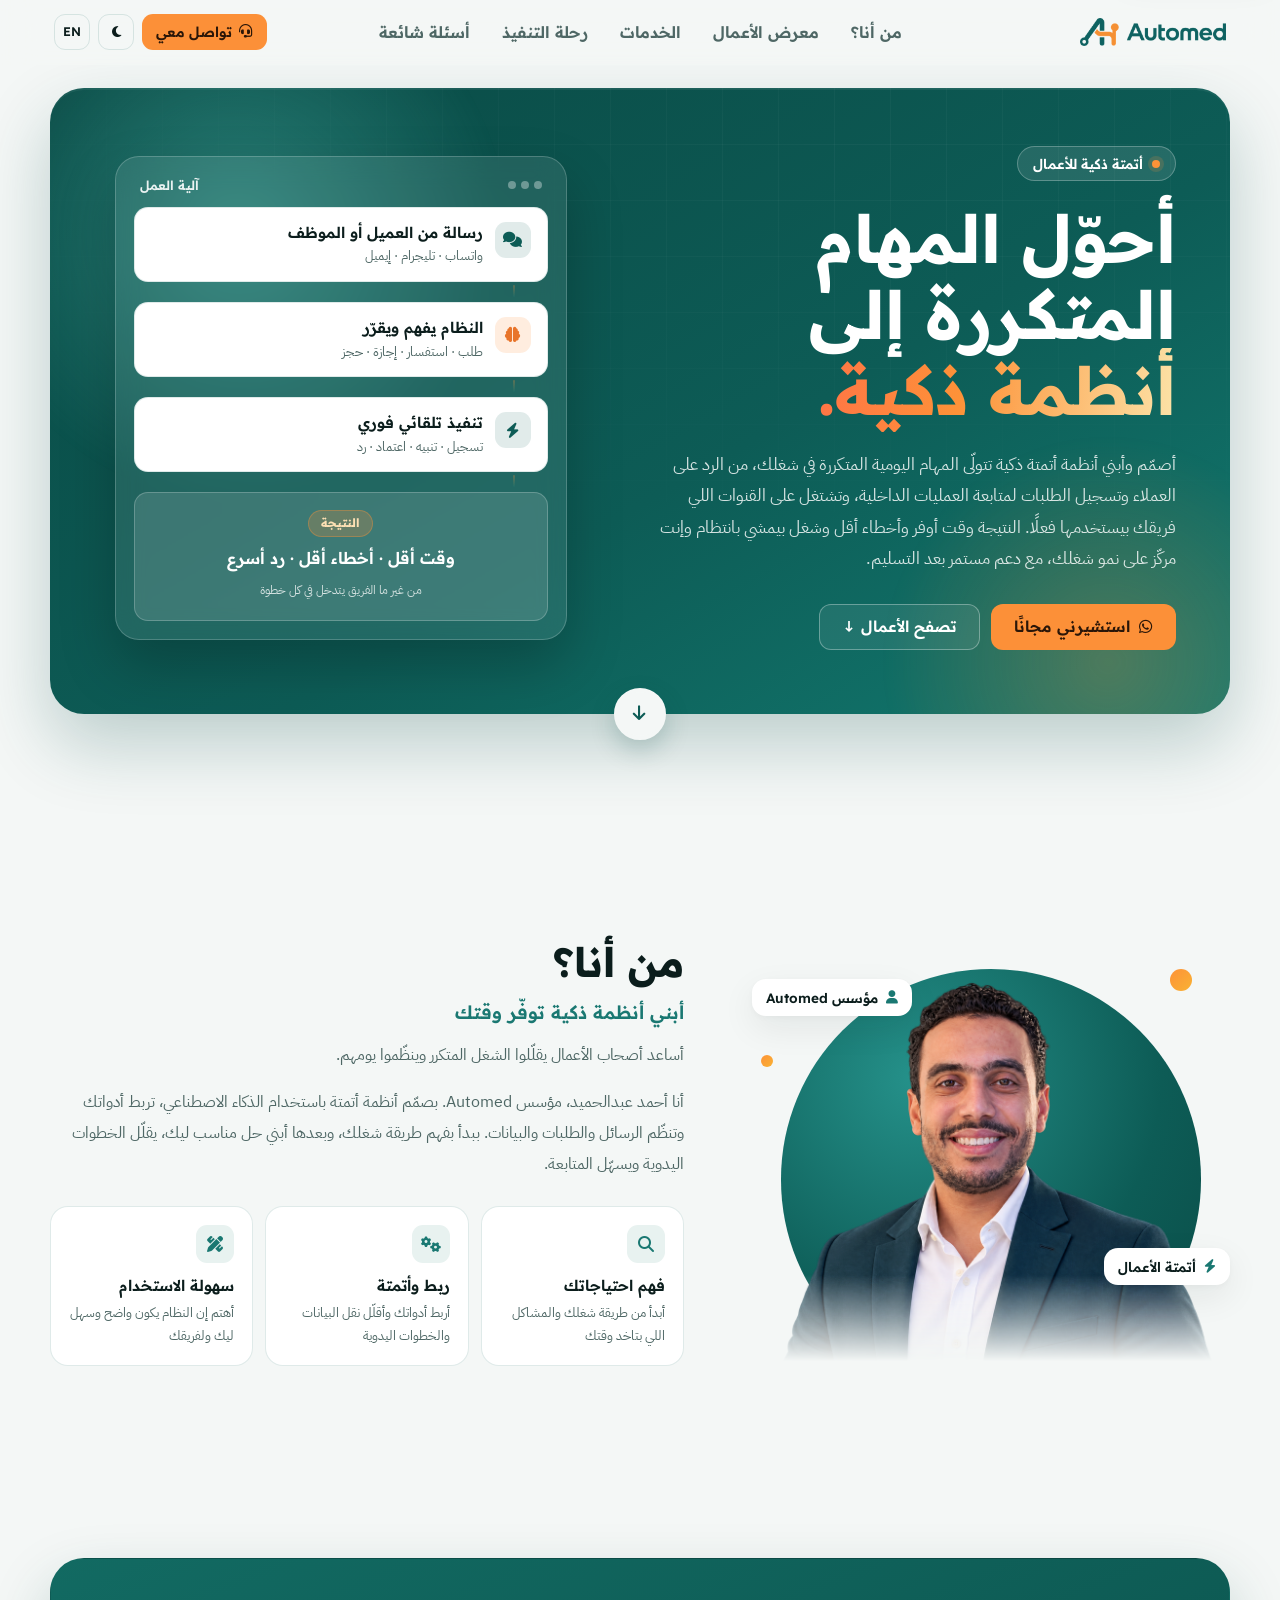
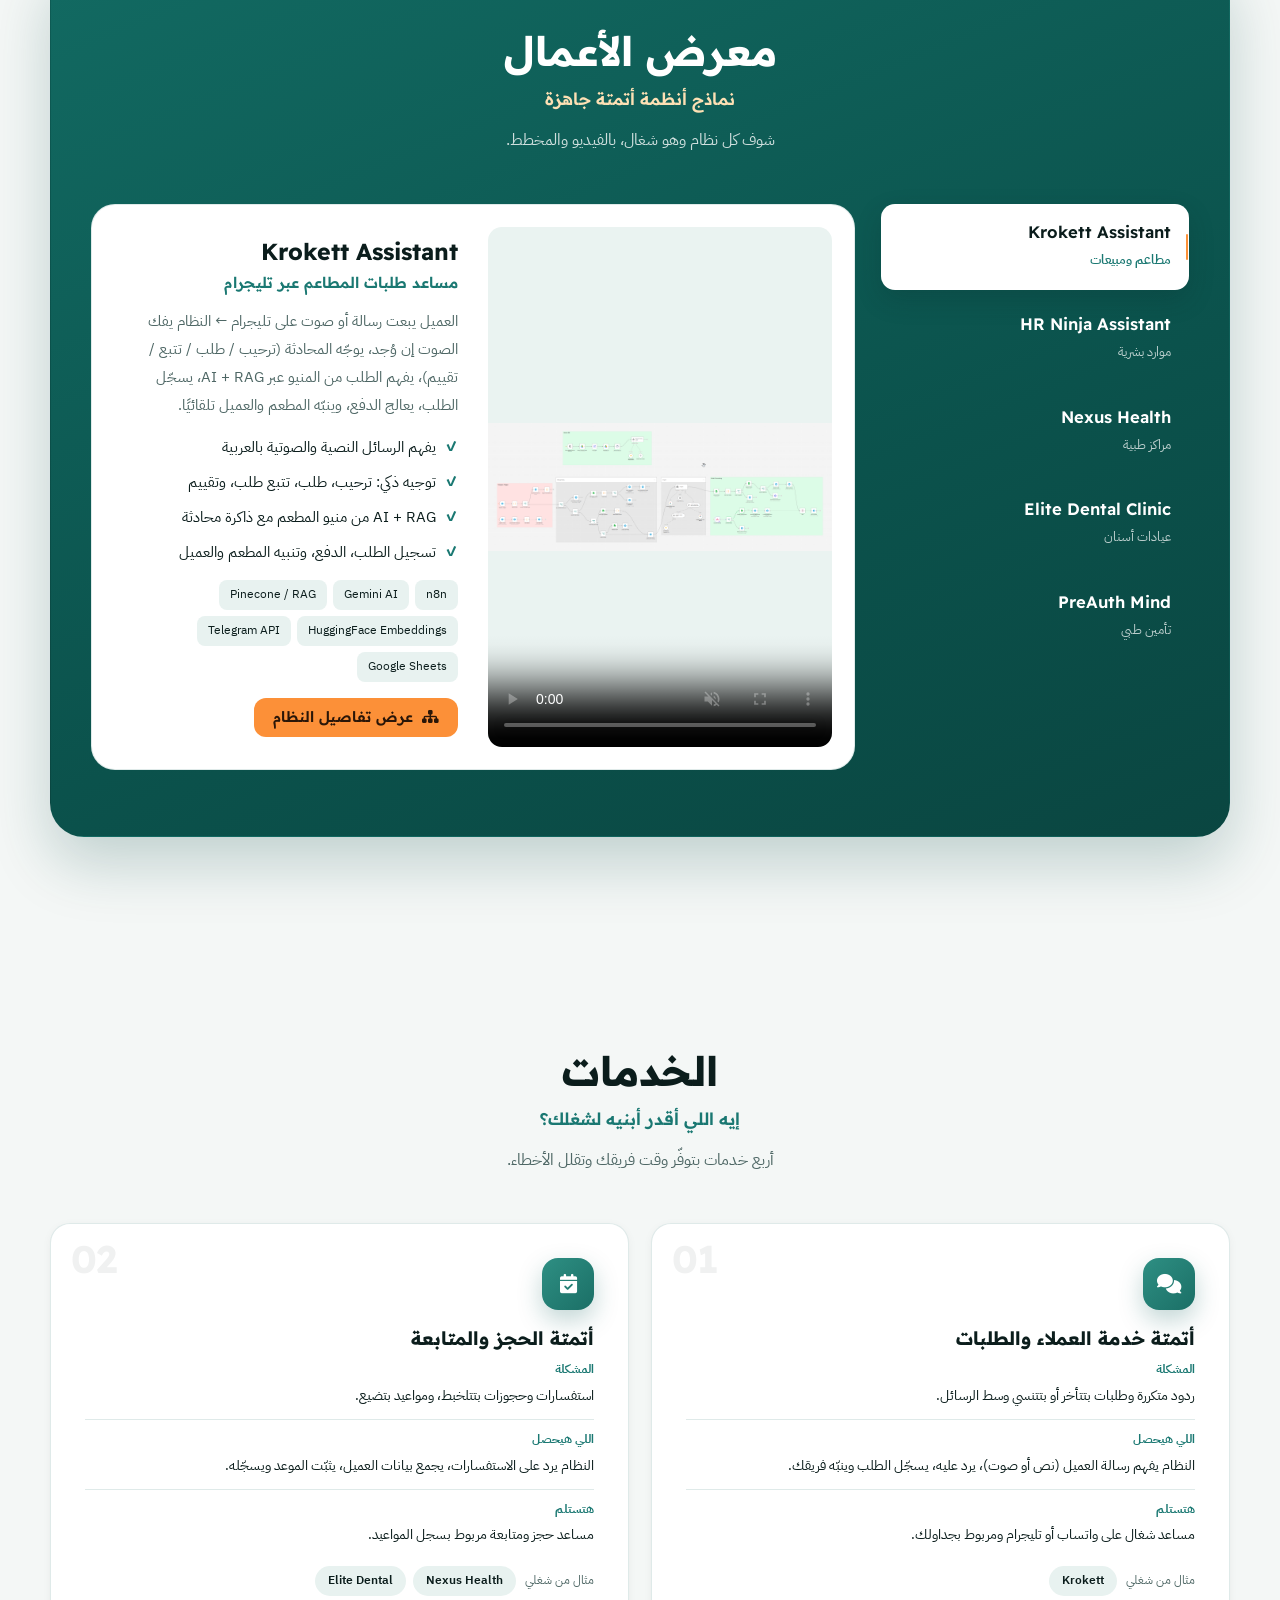
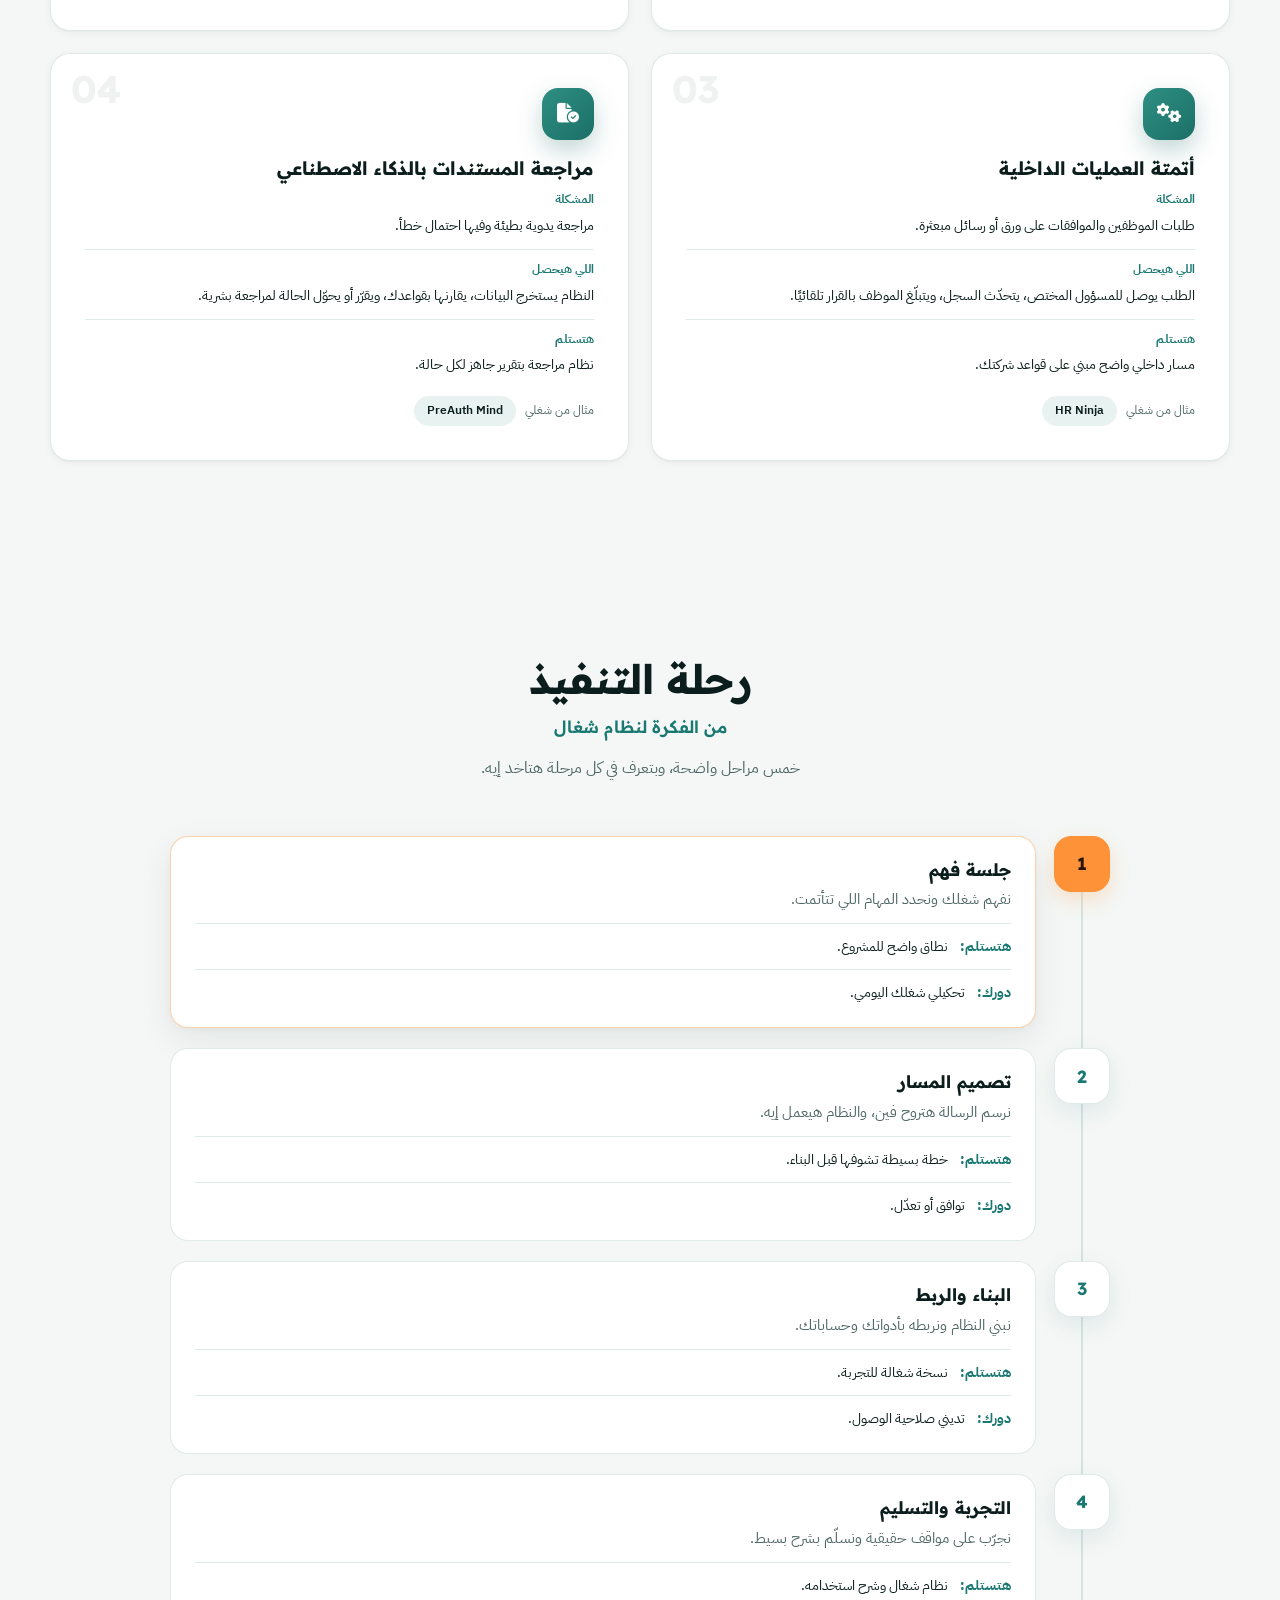
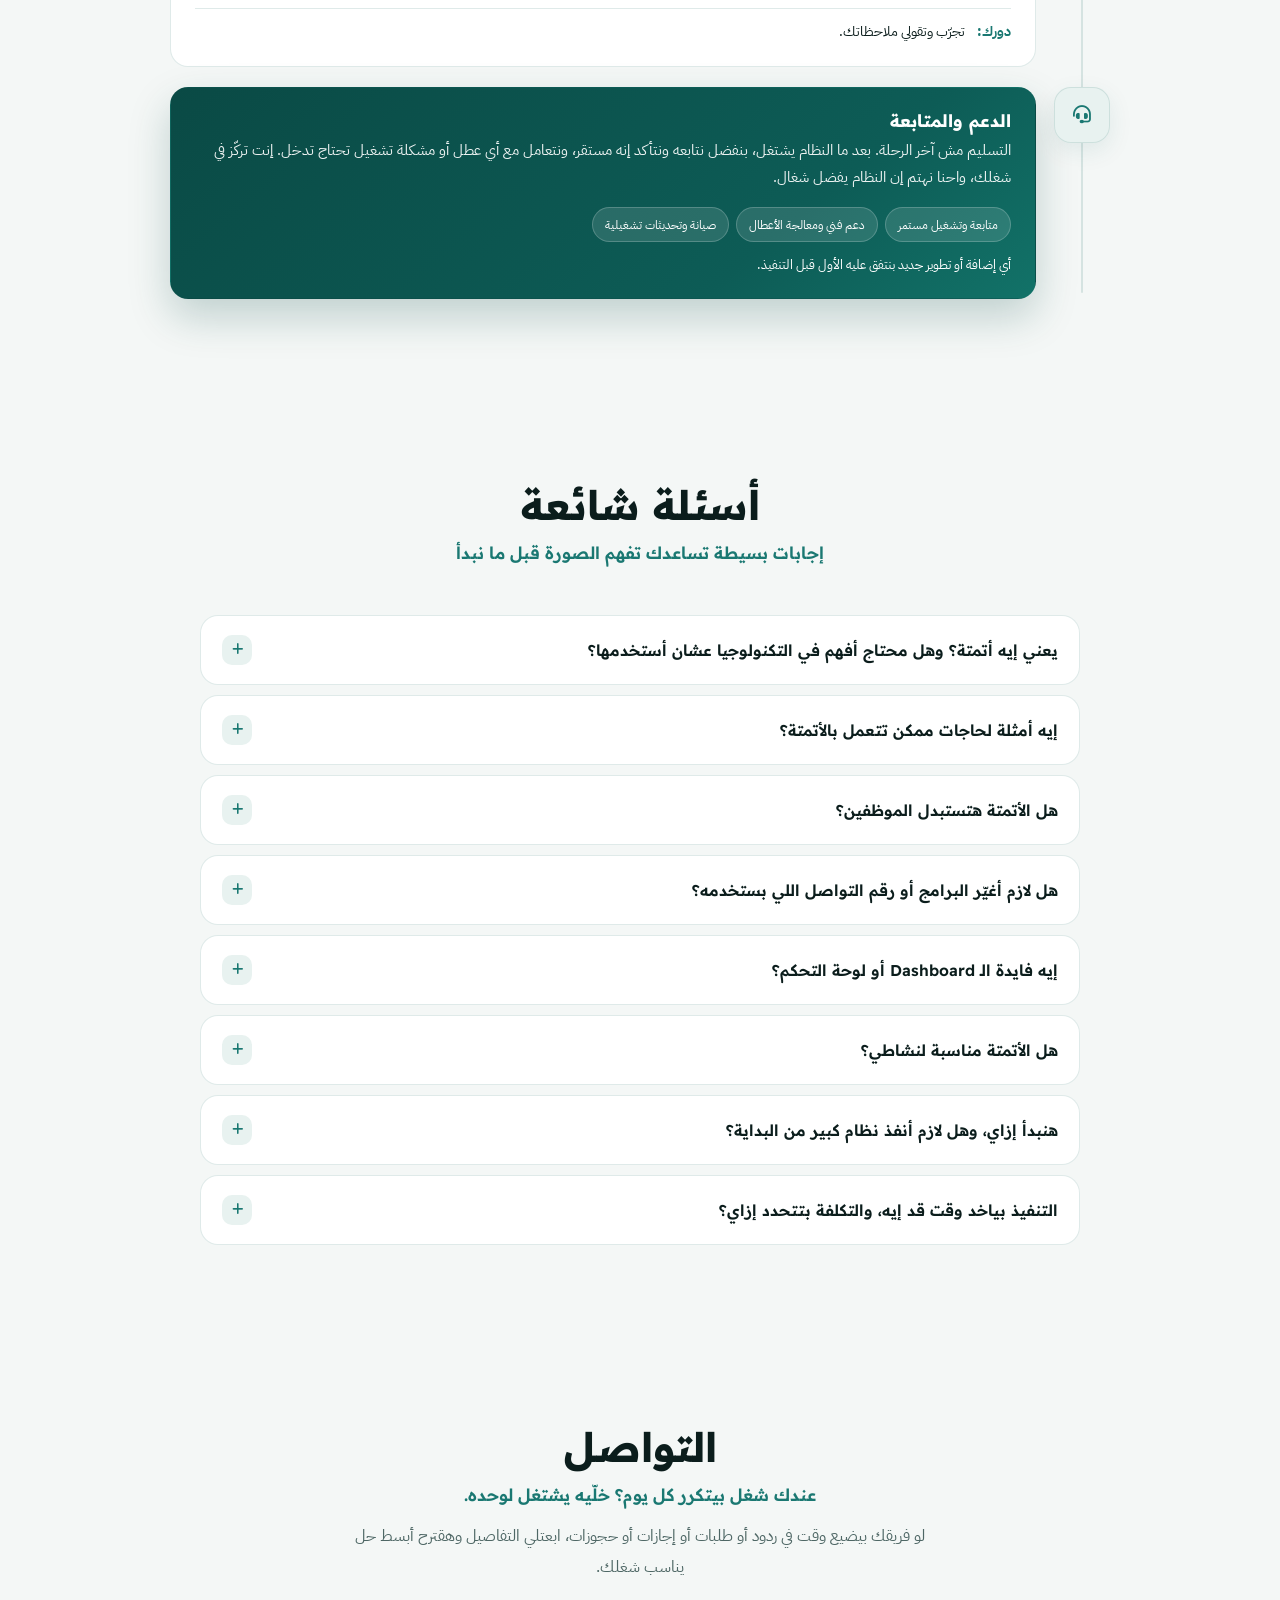
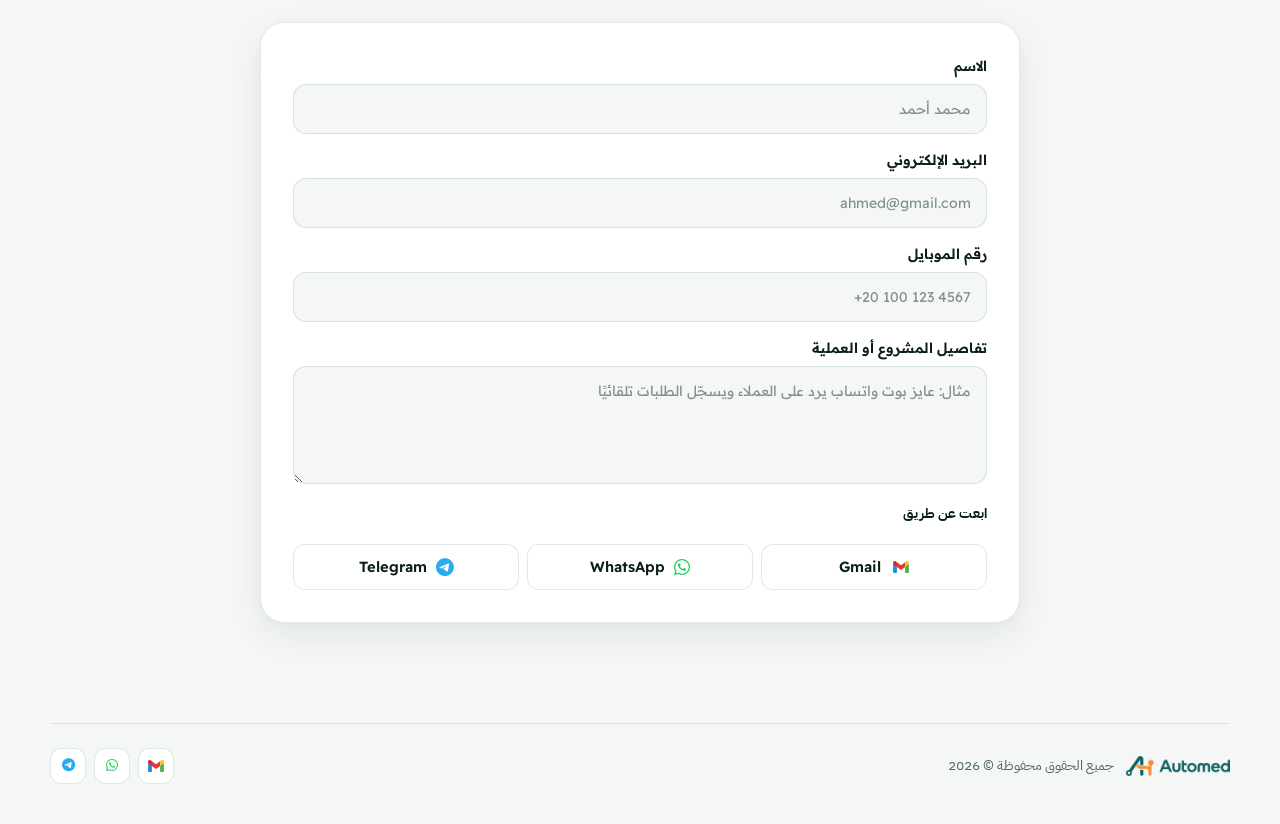
==== commit 2c760b83: "Update founder bio and automation focus in Arabic and English" ====
--- a/index.html
+++ b/index.html
@@ -1180,18 +1180,18 @@
   <div class="ab-photo" data-reveal="scale">
     <div class="ab-portrait">
       <span class="ab-circle" aria-hidden="true"></span>
-      <img src="assets/ahmed.webp" alt="د. أحمد عبدالحميد" width="1100" height="910" loading="lazy">
+      <img src="assets/ahmed.webp" alt="أحمد عبدالحميد" width="1100" height="910" loading="lazy">
     </div>
     <span class="ab-dot d1"></span><span class="ab-dot d2"></span>
-    <span class="ab-chip c1"><i class="fa-solid fa-tooth"></i><b data-ar="طبيب أسنان" data-en="Dentist">طبيب أسنان</b></span>
-    <span class="ab-chip c2"><i class="fa-solid fa-bolt"></i><b data-ar="أنظمة أتمتة للأعمال" data-en="Business automation">أنظمة أتمتة للأعمال</b></span>
+    <span class="ab-chip c1"><i class="fa-solid fa-user"></i><b data-ar="مؤسس Automed" data-en="Founder of Automed">مؤسس Automed</b></span>
+    <span class="ab-chip c2"><i class="fa-solid fa-bolt"></i><b data-ar="أتمتة الأعمال" data-en="Business automation">أتمتة الأعمال</b></span>
   </div>
   <div class="ab-txt" data-reveal>
     <h2 data-ar="من أنا؟" data-en="Who am I?">من أنا؟</h2>
-    <div class="slogan" data-ar="طبيب أسنان بيبني أنظمة بتسهّل الشغل" data-en="A dentist who builds systems that make work easier">طبيب أسنان بيبني أنظمة بتسهّل الشغل</div>
-    <p class="lead" data-ar="خلفيتي الطبية بتخليني أفهم شغل العيادات من جوّه." data-en="My medical background lets me understand clinics from the inside.">خلفيتي الطبية بتخليني أفهم شغل العيادات من جوّه.</p>
-    <p class="ab-p" data-ar="أنا د. أحمد عبدالحميد، طبيب أسنان بخبرة 6 سنين في الممارسة الطبية. شفت بنفسي إزاي الوقت بيضيع في الرد على المرضى وتنظيم المواعيد والمتابعة. من هنا دخلت مجال الأتمتة، وبصمّم دلوقتي أنظمة ذكية تخلّي الشغل يمشي لوحده، للعيادات وكمان للمطاعم والموارد البشرية والتأمين الطبي." data-en="I am Dr. Ahmed Abdelhamid, a dentist with 6 years of medical practice. I saw first-hand how time is lost answering patients, organizing appointments and following up. That is how I moved into automation, and today I design smart systems that keep work running on their own, for clinics and also for restaurants, HR and medical insurance.">أنا د. أحمد عبدالحميد، طبيب أسنان بخبرة 6 سنين في الممارسة الطبية. شفت بنفسي إزاي الوقت بيضيع في الرد على المرضى وتنظيم المواعيد والمتابعة. من هنا دخلت مجال الأتمتة، وبصمّم دلوقتي أنظمة ذكية تخلّي الشغل يمشي لوحده، للعيادات وكمان للمطاعم والموارد البشرية والتأمين الطبي.</p>
-    <div class="ab-facts" data-reveal-group><article class="ab-i"><i class="fa-solid fa-tooth"></i><b data-ar="طبيب أسنان" data-en="Dentist">طبيب أسنان</b><span data-ar="6 سنين خبرة في الممارسة الطبية" data-en="6 years of medical practice">6 سنين خبرة في الممارسة الطبية</span></article><article class="ab-i"><i class="fa-solid fa-stethoscope"></i><b data-ar="فاهم القطاع الطبي" data-en="Medical sector insight">فاهم القطاع الطبي</b><span data-ar="بعرف احتياجات العيادات والمراكز من الداخل" data-en="I know what clinics and centers need from the inside">بعرف احتياجات العيادات والمراكز من الداخل</span></article><article class="ab-i"><i class="fa-solid fa-pen-ruler"></i><b data-ar="اهتمام بالتصميم" data-en="An eye for design">اهتمام بالتصميم</b><span data-ar="خلفية في تصميم الويب وتجربة المستخدم" data-en="A background in web design and user experience">خلفية في تصميم الويب وتجربة المستخدم</span></article></div>
+    <div class="slogan" data-ar="أبني أنظمة ذكية توفّر وقتك" data-en="I build smart systems that save you time">أبني أنظمة ذكية توفّر وقتك</div>
+    <p class="lead" data-ar="أساعد أصحاب الأعمال يقلّلوا الشغل المتكرر وينظّموا يومهم." data-en="I help business owners reduce repetitive work and organize their day.">أساعد أصحاب الأعمال يقلّلوا الشغل المتكرر وينظّموا يومهم.</p>
+    <p class="ab-p" data-ar="أنا أحمد عبدالحميد، مؤسس Automed. بصمّم أنظمة أتمتة باستخدام الذكاء الاصطناعي، تربط أدواتك وتنظّم الرسائل والطلبات والبيانات. ببدأ بفهم طريقة شغلك، وبعدها أبني حل مناسب ليك، يقلّل الخطوات اليدوية ويسهّل المتابعة." data-en="I am Ahmed Abdelhamid, founder of Automed. I design AI-powered automation systems that connect your tools and organize messages, orders, and data. I start by understanding how you work, then build a solution tailored to you that reduces manual steps and makes follow-up easier.">أنا أحمد عبدالحميد، مؤسس Automed. بصمّم أنظمة أتمتة باستخدام الذكاء الاصطناعي، تربط أدواتك وتنظّم الرسائل والطلبات والبيانات. ببدأ بفهم طريقة شغلك، وبعدها أبني حل مناسب ليك، يقلّل الخطوات اليدوية ويسهّل المتابعة.</p>
+    <div class="ab-facts" data-reveal-group><article class="ab-i"><i class="fa-solid fa-magnifying-glass"></i><b data-ar="فهم احتياجاتك" data-en="Understanding your needs">فهم احتياجاتك</b><span data-ar="أبدأ من طريقة شغلك والمشاكل اللي بتاخد وقتك" data-en="I start with how you work and the problems taking up your time">أبدأ من طريقة شغلك والمشاكل اللي بتاخد وقتك</span></article><article class="ab-i"><i class="fa-solid fa-gears"></i><b data-ar="ربط وأتمتة" data-en="Integration & automation">ربط وأتمتة</b><span data-ar="أربط أدواتك وأقلّل نقل البيانات والخطوات اليدوية" data-en="I connect your tools and reduce manual data transfers and steps">أربط أدواتك وأقلّل نقل البيانات والخطوات اليدوية</span></article><article class="ab-i"><i class="fa-solid fa-pen-ruler"></i><b data-ar="سهولة الاستخدام" data-en="Ease of use">سهولة الاستخدام</b><span data-ar="أهتم إن النظام يكون واضح وسهل ليك ولفريقك" data-en="I make the system clear and easy for you and your team">أهتم إن النظام يكون واضح وسهل ليك ولفريقك</span></article></div>
   </div>
 </div></section>
 
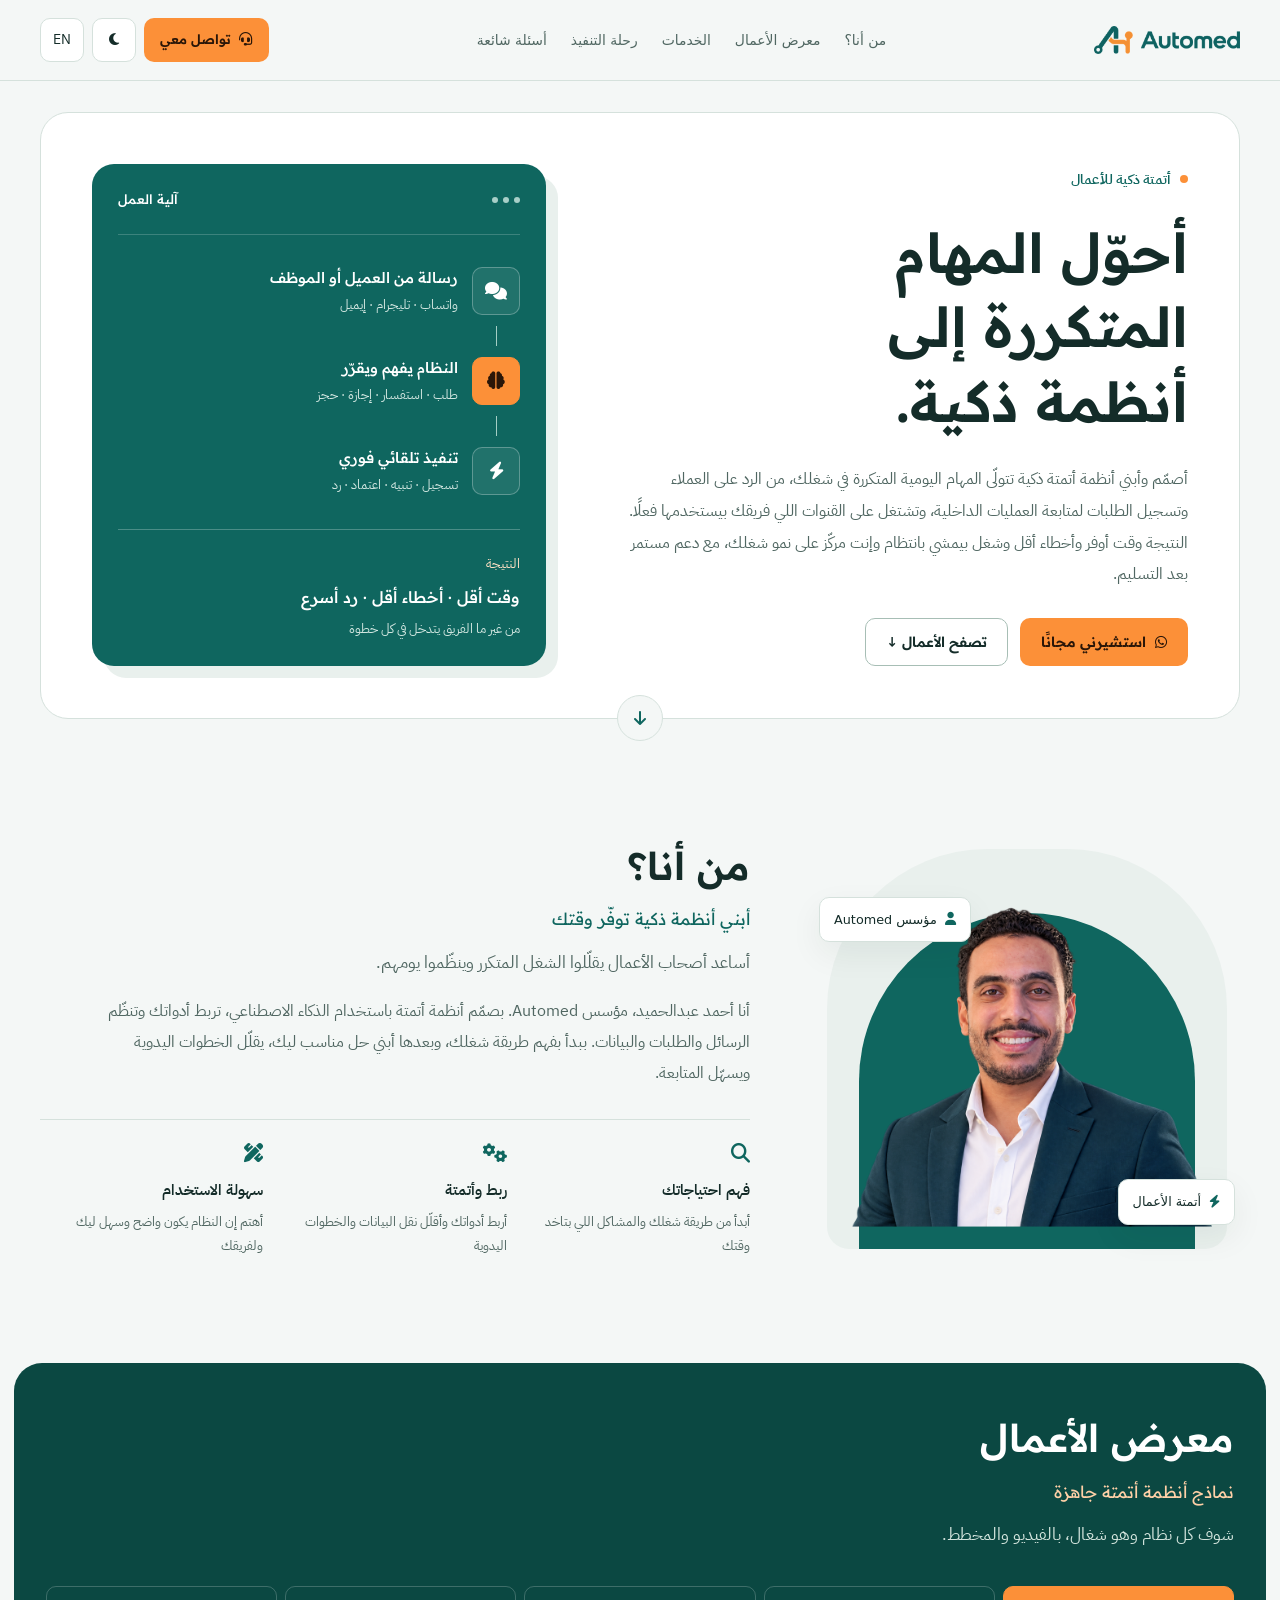
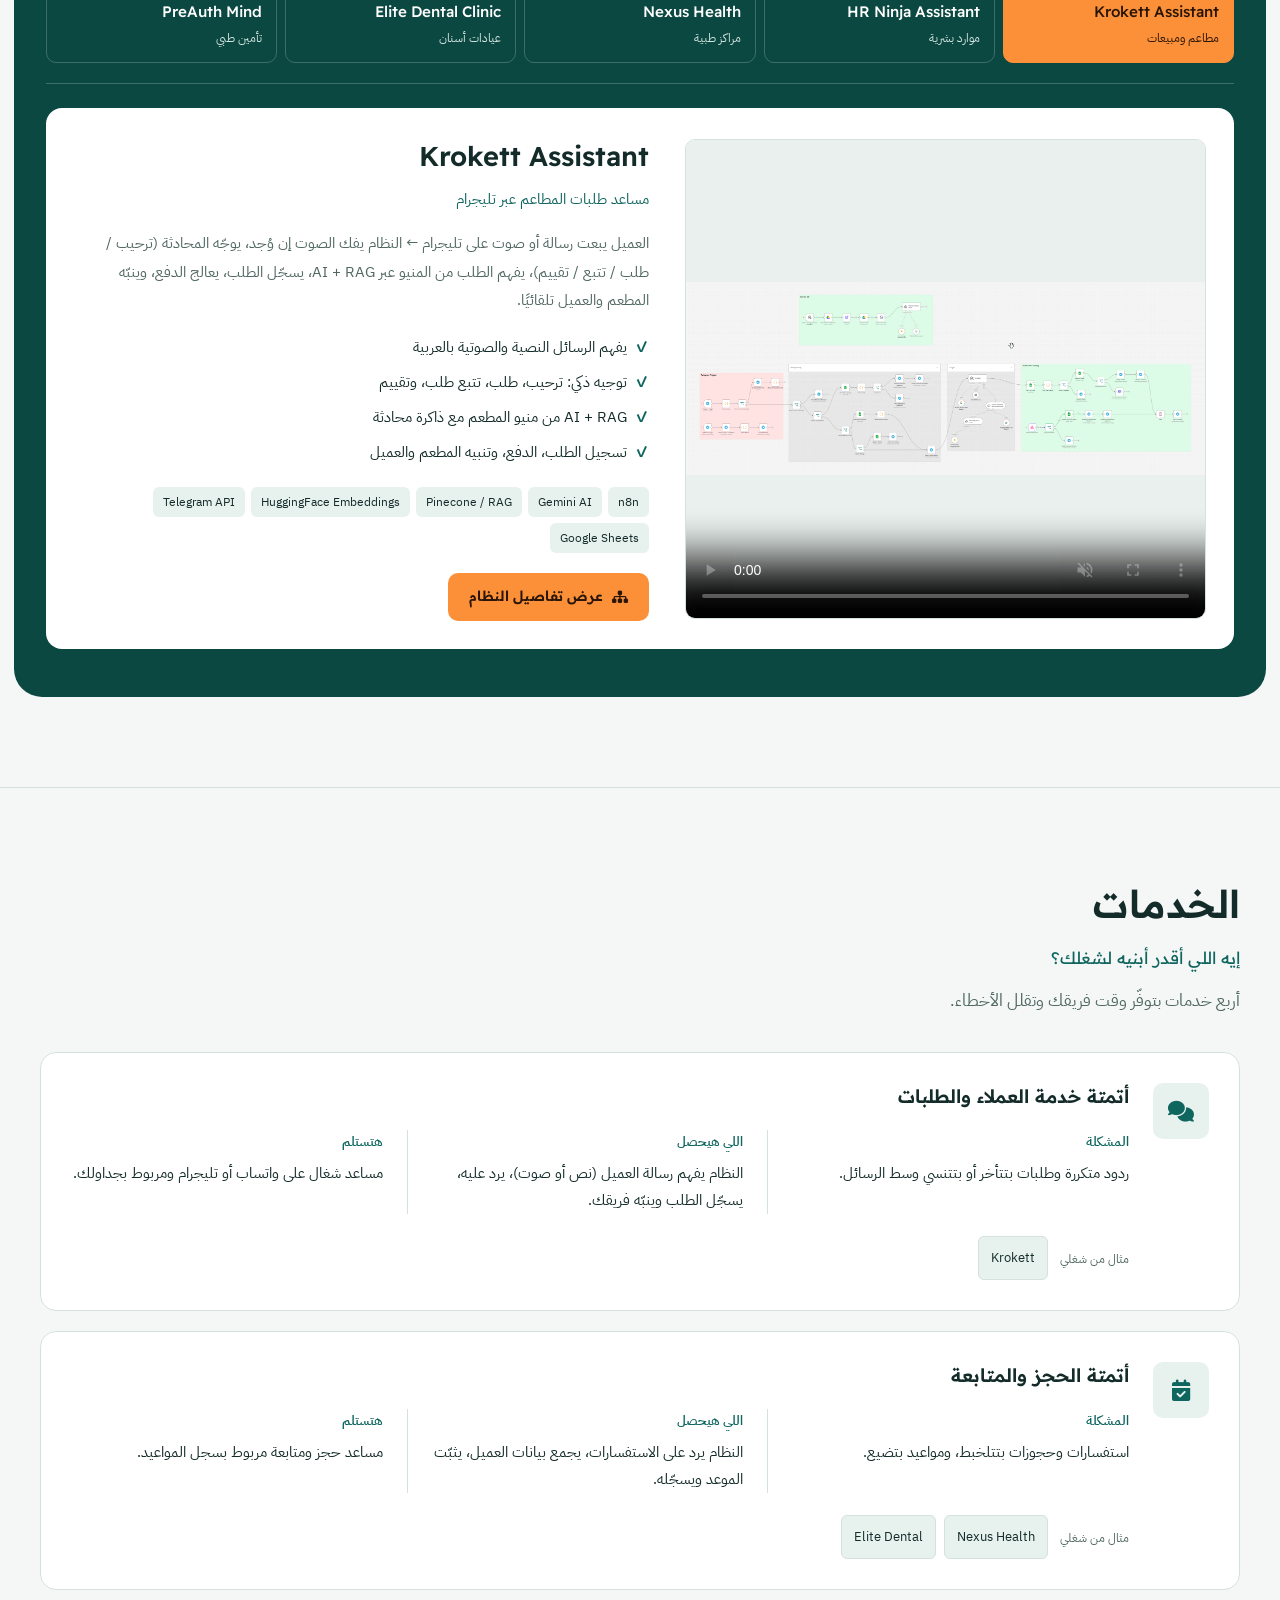
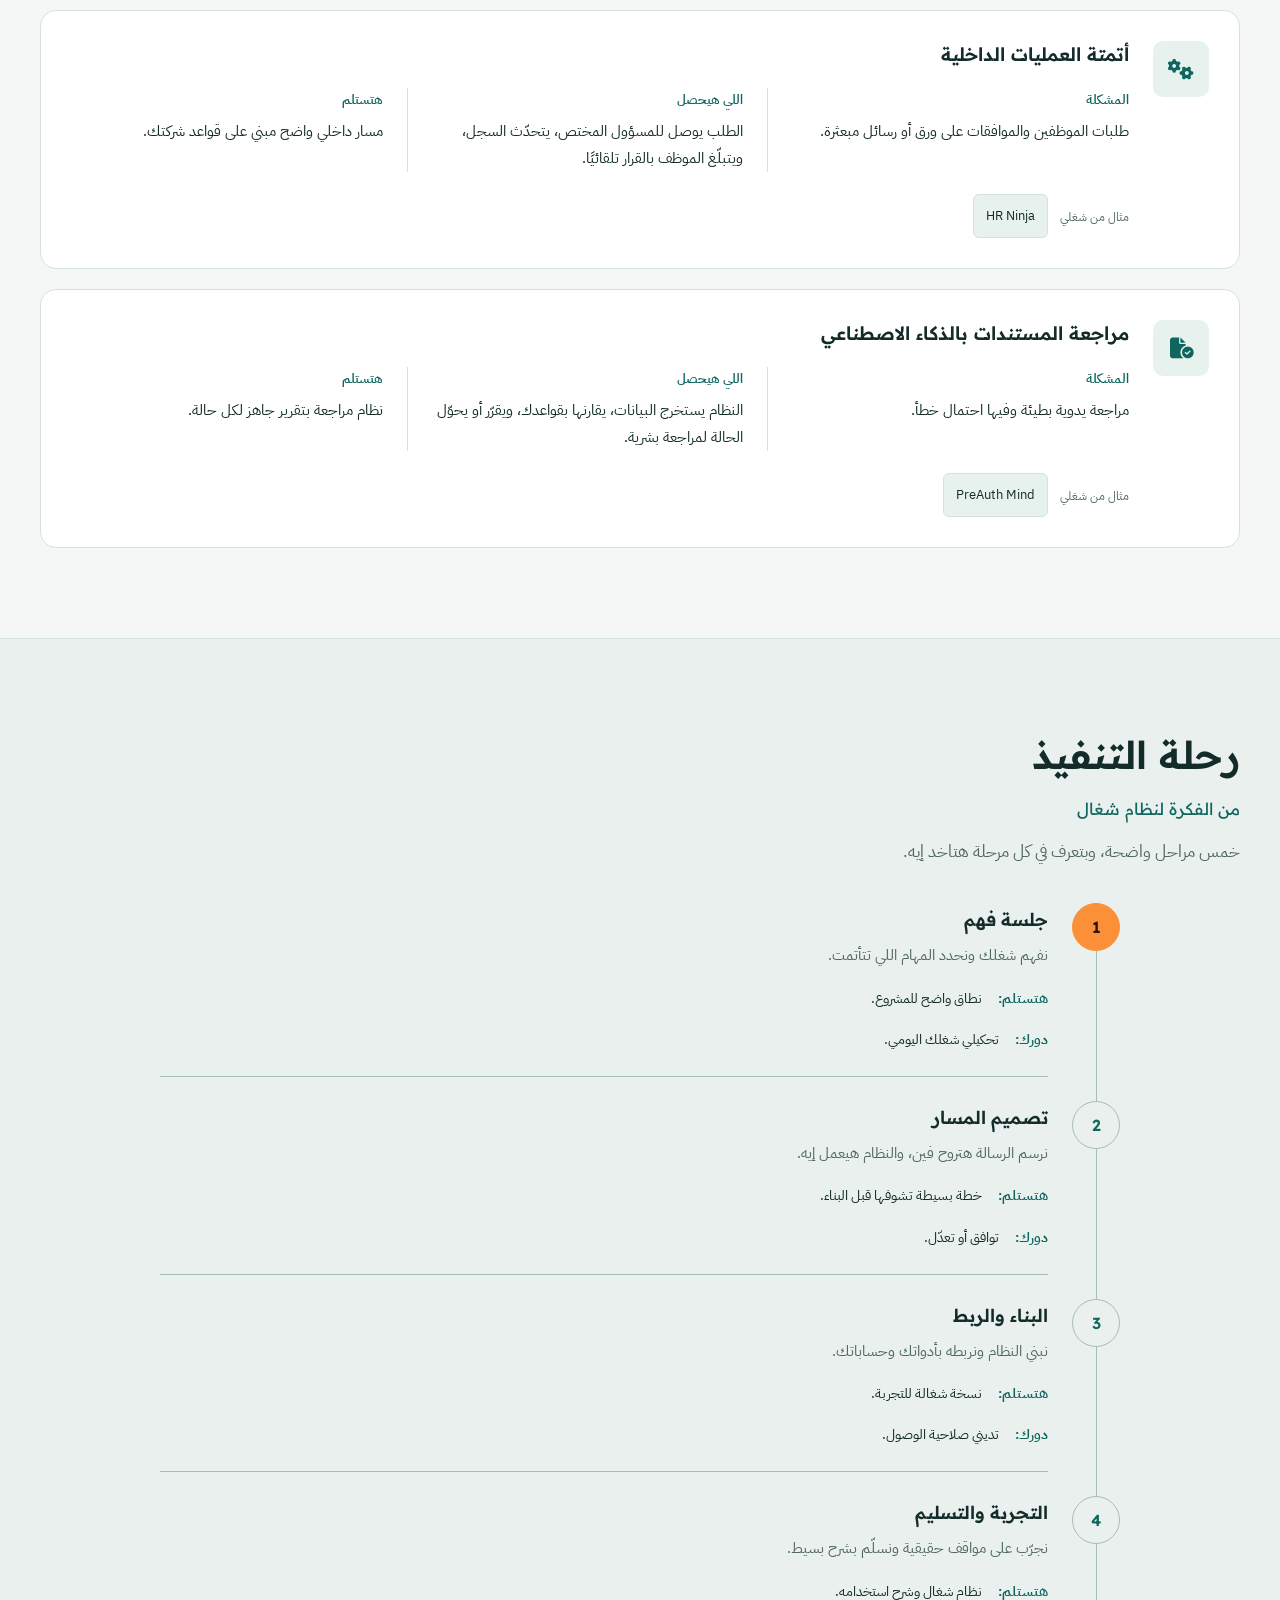
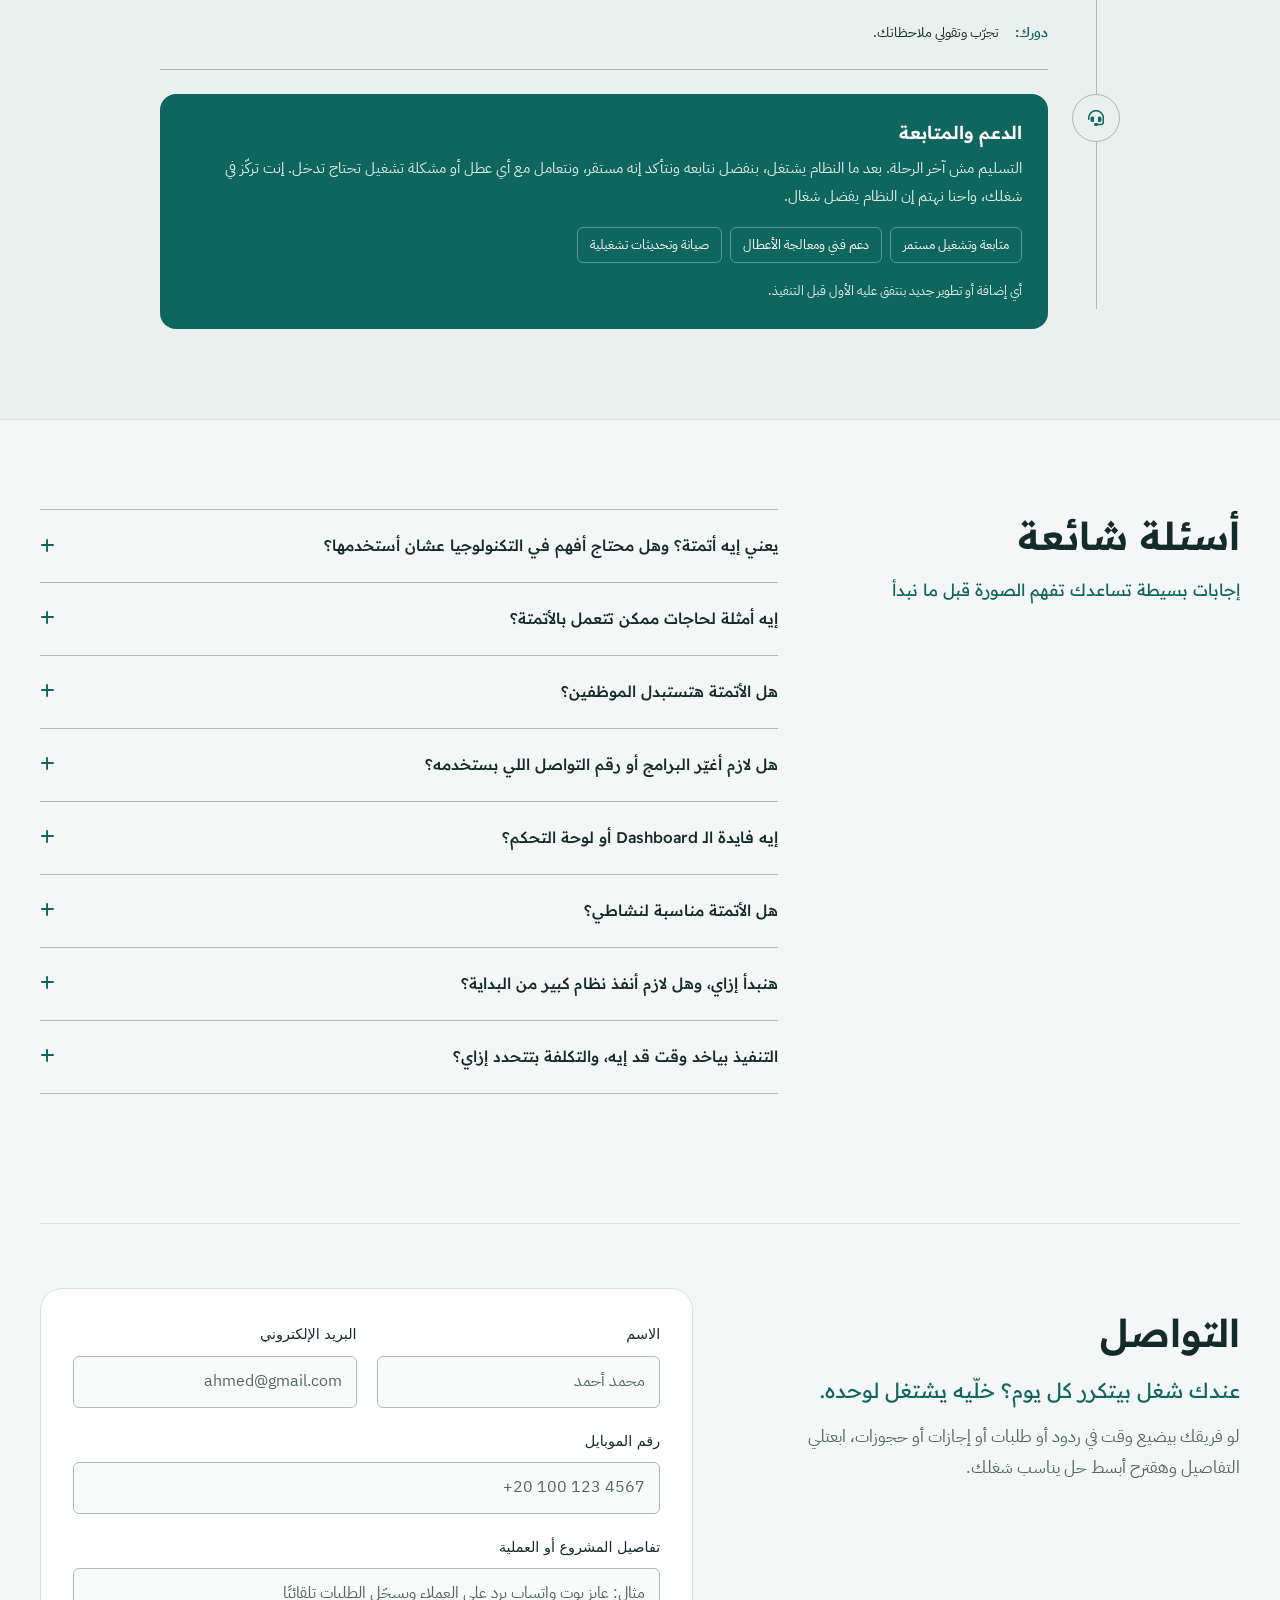
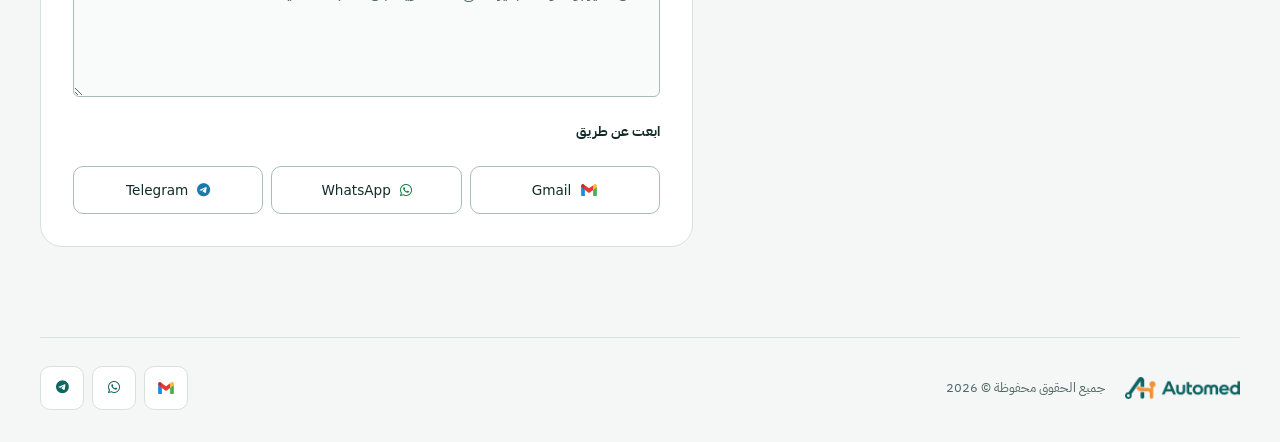
==== commit 5fda4a4e: "update" ====
--- a/index.html
+++ b/index.html
@@ -50,1068 +50,7 @@
 <link rel="preconnect" href="https://fonts.gstatic.com" crossorigin>
 <link href="https://fonts.googleapis.com/css2?family=IBM+Plex+Sans+Arabic:wght@400;500;600&family=Readex+Pro:wght@400;600;700&display=swap" rel="stylesheet">
 <link rel="stylesheet" href="https://cdnjs.cloudflare.com/ajax/libs/font-awesome/6.5.2/css/all.min.css">
-<style>
-/* ==========================================================================
-   Automed — Design system & motion layer
-   Brand: olive/teal (#1a7872) + warm orange accent. Arabic-first, RTL/LTR.
-   Layers: 1) tokens 2) base 3) layout 4) components 5) sections 6) motion
-   ========================================================================== */
-
-/* ---------------------------------------------------------------- 1. tokens */
-:root{
-  color-scheme:light;
-
-  /* brand scale */
-  --teal-900:#062F2C;
-  --teal-800:#0A4A45;
-  --teal-700:#0D5C56;
-  --teal-600:#1A7872;              /* primary brand olive/teal */
-  --teal-500:#219289;
-  --teal-400:#2FA79D;
-  --teal-300:#57C2B6;
-  --orange:#FD9238;
-  --orange-2:#FF7446;
-  --orange-3:#F9B233;
-
-  /* surfaces */
-  --bg:#F4F7F6;
-  --bg-2:#E9F1EF;
-  --card:#FFFFFF;
-  --card-2:#FAFCFB;
-  --nav-bg:rgba(244,247,246,.72);
-
-  /* text */
-  --ink:#0B1D1C;
-  --ink-2:#16302D;
-  --mut:#4E6765;
-
-  /* lines, rings, depth */
-  --line:rgba(13,92,86,.13);
-  --line-2:rgba(13,92,86,.24);
-  --ring:#1A7872;                     /* focus ring — solid so it clears 3:1 on white */
-  --ring-soft:rgba(26,120,114,.20);   /* form-field focus ring (needs to stay visible) */
-  --sh-1:0 1px 2px rgba(11,29,28,.04),0 2px 10px rgba(11,29,28,.045);
-  --sh-2:0 12px 34px rgba(11,29,28,.075),0 2px 8px rgba(11,29,28,.04);
-  --sh-3:0 34px 74px rgba(11,29,28,.14);
-
-  /* legacy aliases kept so existing markup/scripts stay valid */
-  --teal:#0D5C56;
-  --teal2:#0A4A45;
-  --teal-soft:#E8F2F0;
-  --teal-mid:#1A7872;
-  --blue:var(--teal);
-  --blue-strong:var(--teal2);
-  --accent:var(--orange);
-  --accent2:var(--orange-2);
-  --navy:var(--teal2);
-  --navy2:#0B2A2B;
-  --pn:#EAF3F1;
-  --pn2:#EFF6F4;
-  --pline:rgba(13,92,86,.12);
-  --sect-soft:var(--teal-soft);
-  --ok:var(--teal);
-  --oks:var(--teal2);
-  --grad:linear-gradient(135deg,#0D5C56,#1A7872);
-  --grad-warm:linear-gradient(135deg,#FD9238,#F9B233);
-  --grad-sheen:linear-gradient(135deg,#FF7446,#FD9238 45%,#F9B233);
-
-  /* radii, motion, type */
-  --gut:20px;                        /* page gutter = half of the two-sided inset */
-  --r-xs:10px;
-  --r-sm:14px;
-  --r:18px;
-  --r-lg:24px;
-  --r-xl:34px;
-  --t-fast:160ms;
-  --t-mid:280ms;
-  --t-slow:440ms;
-  --e:cubic-bezier(.22,.72,.24,1);
-  --e-out:cubic-bezier(.16,1,.3,1);
-  --e-spring:cubic-bezier(.34,1.3,.44,1);
-  --font-body:"IBM Plex Sans Arabic",system-ui,-apple-system,"Segoe UI",Roboto,sans-serif;
-  --font-head:"Readex Pro","IBM Plex Sans Arabic",system-ui,sans-serif;
-}
-
-html[data-theme=dark]{
-  color-scheme:dark;
-  --bg:#07110F;
-  --bg-2:#0B1917;
-  --card:#0E1D1B;
-  --card-2:#122523;
-  --nav-bg:rgba(7,17,15,.72);
-  --ink:#E9F4F2;
-  --ink-2:#F4FBF9;
-  --mut:#9CB5B1;
-  --line:rgba(120,215,203,.14);
-  --line-2:rgba(120,215,203,.28);
-  --ring:#57C2B6;
-  --ring-soft:rgba(87,194,182,.32);
-  --sh-1:0 1px 2px rgba(0,0,0,.45);
-  --sh-2:0 16px 40px rgba(0,0,0,.45);
-  --sh-3:0 34px 74px rgba(0,0,0,.55);
-  --teal:#2FA79D;
-  --teal2:#1A7872;
-  --teal-soft:#122A28;
-  --teal-mid:#3DB5AB;
-  --pn:#122523;
-  --pn2:#16302D;
-  --pline:rgba(255,255,255,.09);
-  --sect-soft:#122523;
-  --navy:#04100F;
-  --navy2:#0C211F;
-  --grad:linear-gradient(135deg,#1A7872,#2FA79D);
-}
-
-/* ------------------------------------------------------------------ 2. base */
-*,*::before,*::after{box-sizing:border-box}
-*{margin:0;padding:0}
-html{
-  scroll-behavior:smooth;
-  scroll-padding-top:88px;
-  -webkit-text-size-adjust:100%;
-}
-body{
-  background:var(--bg);
-  color:var(--ink);
-  font:400 1rem/1.85 var(--font-body);
-  overflow-x:hidden;
-  padding-top:64px;
-  transition:background-color var(--t-mid) var(--e),color var(--t-mid) var(--e);
-}
-h1,h2,h3,h4,.brand,.btn,.slogan{font-family:var(--font-head)}
-h1,h2,h3,h4{font-weight:700;line-height:1.3;letter-spacing:-.3px}
-/* Arabic must not carry Latin-style tracking: letter-spacing breaks the cursive joins,
-   so the negative/positive tracking is applied to Latin (LTR) headings and labels only. */
-html[dir=rtl] h1,html[dir=rtl] h2,html[dir=rtl] h3,html[dir=rtl] h4,
-html[dir=rtl] .hero h1,html[dir=rtl] .sv-r em,html[dir=rtl] .hs-result-label{letter-spacing:normal}
-a{color:inherit;text-decoration:none}
-button{font:inherit;cursor:pointer;color:inherit}
-img,video,svg{max-width:100%}
-ul{list-style:none}
-::selection{background:rgba(26,120,114,.22)}
-:where(a,button,input,textarea,[tabindex]):focus-visible{
-  outline:3px solid var(--ring);
-  outline-offset:3px;
-  border-radius:6px;
-}
-/* dark surfaces (hero shell, portfolio panel, support card) need a light ring */
-.hero-shell :where(a,button):focus-visible,
-.dark :where(a,button):focus-visible,
-.tl-item.sup :where(a,button):focus-visible,
-footer :where(a,button):focus-visible{outline-color:#8FDCD2}
-/* skip link: first tab stop, only visible while focused */
-.skip-link{
-  position:fixed;top:10px;inset-inline-start:10px;z-index:400;
-  padding:10px 18px;border-radius:var(--r-xs);
-  background:var(--teal);color:#fff;
-  font:600 .9rem/1.4 var(--font-head);
-  box-shadow:var(--sh-2);
-  transform:translateY(-200%);
-  transition:transform var(--t-fast) var(--e);
-}
-.skip-link:focus{transform:none}
-.wrap{width:min(1180px,calc(100% - var(--gut) * 2));margin-inline:auto}
-section{position:relative;padding:clamp(64px,8.5vw,104px) 0}
-h2{font-size:clamp(1.75rem,3.4vw,2.55rem);line-height:1.28;letter-spacing:-.5px}
-.lead{color:var(--mut);max-width:58ch;margin-top:12px;font-size:1.03rem}
-.slogan{
-  color:var(--teal-mid);
-  font:600 1.06rem/1.65 var(--font-head);
-  margin-top:8px;
-}
-html[data-theme=dark] .slogan{color:var(--teal-300)}
-
-/* Section headers: centered, consistent across the page */
-.sh{max-width:760px;margin:0 auto clamp(28px,4vw,48px);text-align:center}
-.sh h2{max-width:none}
-.sh .lead{max-width:60ch;margin-inline:auto}
-.sh.ctr{text-align:center;margin-inline:auto}
-.sh.ctr .lead{margin-inline:auto}
-.sh.ctr h2{max-width:none}
-
-/* --------------------------------------------------------------- 3. buttons */
-.btn{
-  display:inline-flex;align-items:center;justify-content:center;gap:9px;
-  padding:11px 18px;border-radius:12px;
-  border:1px solid var(--line);background:var(--card);color:var(--ink);
-  font:600 .92rem/1 var(--font-head);
-  transition:transform var(--t-fast) var(--e),box-shadow var(--t-mid) var(--e),
-             border-color var(--t-mid) var(--e),background-color var(--t-mid) var(--e),color var(--t-mid) var(--e);
-  box-shadow:var(--sh-1);
-  will-change:transform;
-}
-.btn i,.btn svg{transition:transform var(--t-mid) var(--e)}
-@media (hover:hover){
-  .btn:hover{transform:translateY(-2px);box-shadow:var(--sh-2);border-color:var(--line-2)}
-}
-.btn:active{transform:translateY(0) scale(.985);box-shadow:var(--sh-1)}
-.btn.pri{
-  background:#FC9038;
-  border-color:transparent;color:#2A1608;
-  box-shadow:none;
-}
-@media (hover:hover){
-  .btn.pri:hover{
-    background:#FC9038;
-    box-shadow:0 0 0 3px rgba(252,144,56,.16),0 0 24px rgba(252,144,56,.48);
-    border-color:transparent;
-    transform:translateY(-2px);
-  }
-}
-.btn.sm{padding:8px 13px;font-size:.85rem}
-
-/* ----------------------------------------------------------- 4. header/nav */
-header{
-  position:fixed;inset-inline:0;top:0;z-index:100;
-  background:var(--nav-bg);
-  border-bottom:1px solid transparent;
-  -webkit-backdrop-filter:blur(18px) saturate(1.4);
-  backdrop-filter:blur(18px) saturate(1.4);
-  transition:background-color var(--t-mid) var(--e),border-color var(--t-mid) var(--e),box-shadow var(--t-mid) var(--e);
-}
-header.is-scrolled{border-bottom-color:var(--line);box-shadow:0 6px 24px rgba(11,29,28,.05)}
-html[data-theme=dark] header.is-scrolled{box-shadow:0 6px 24px rgba(0,0,0,.35)}
-
-.nav{
-  width:min(1180px,calc(100% - var(--gut) * 2));margin-inline:auto;height:64px;
-  padding-inline:4px;display:flex;align-items:center;justify-content:space-between;gap:12px;
-  position:relative;
-}
-.brand{display:flex;align-items:center;gap:10px;min-height:44px;position:relative;z-index:2;flex:none}
-.brand-mark{width:32px;height:32px;border-radius:99px;display:block;flex:none}
-.brand-logo{height:28px;width:auto;max-width:180px;object-fit:contain;display:block;transition:opacity var(--t-mid) var(--e)}
-.foot-logo{height:20px;width:auto;object-fit:contain;display:block}
-.logo-dark{display:none}
-html[data-theme=dark] .logo-light{display:none}
-html[data-theme=dark] .logo-dark{display:block}
-
-.links{
-  position:absolute;left:50%;top:50%;transform:translate(-50%,-50%);
-  display:flex;align-items:center;gap:2px;flex-wrap:wrap;z-index:1;
-}
-.links a{
-  position:relative;padding:9px 15px;border-radius:10px;
-  color:var(--mut);font:600 1rem/1 var(--font-head);
-  transition:color var(--t-mid) var(--e),background-color var(--t-mid) var(--e);
-}
-.links a:not(.nav-contact)::after{
-  content:"";position:absolute;inset-inline:15px;bottom:3px;height:2px;border-radius:2px;
-  background:var(--orange);transform:scaleX(0);transform-origin:center;
-  transition:transform var(--t-mid) var(--e);
-}
-@media (hover:hover){
-  .links a:not(.nav-contact):hover{color:var(--ink);background:var(--bg-2)}
-  .links a:not(.nav-contact):hover::after{transform:scaleX(1)}
-  html[data-theme=dark] .links a:not(.nav-contact):hover{background:var(--card-2)}
-}
-.links a:not(.nav-contact).active{color:var(--ink)}
-.links a:not(.nav-contact).active::after{transform:scaleX(1)}
-
-.nav-end{display:flex;align-items:center;gap:8px;margin-inline-start:auto;position:relative;z-index:2}
-.header-control{
-  width:36px;height:36px;min-width:36px;padding:0;display:grid;place-items:center;
-  border:1px solid var(--line);border-radius:11px;background:transparent;color:var(--ink);
-  transition:border-color var(--t-mid) var(--e),background-color var(--t-mid) var(--e),
-             color var(--t-mid) var(--e),transform var(--t-fast) var(--e);
-}
-.lang-btn,.theme-btn{font:600 .78rem/1 var(--font-head)}
-.lang-btn span{letter-spacing:.04em}
-@media (hover:hover){
-  .header-control:hover{border-color:var(--line-2);background:var(--bg-2)}
-  html[data-theme=dark] .header-control:hover{background:var(--card-2)}
-}
-.header-control:active{transform:scale(.94)}
-.theme-btn i{display:block;line-height:1}
-.theme-btn i::before{transition:transform var(--t-slow) var(--e-out)}
-
-.desk-contact{
-  width:auto;min-width:unset;height:36px;padding:0 15px;gap:7px;
-  display:inline-flex;align-items:center;justify-content:center;
-  border-color:transparent;
-  background:#FC9038;color:#2A1608;
-  box-shadow:none;
-  transition:transform var(--t-fast) var(--e),box-shadow var(--t-mid) var(--e),background-color var(--t-mid) var(--e);
-}
-.desk-contact .contact-desktop-label{font:600 .88rem/1 var(--font-head)}
-@media (hover:hover){
-  a.btn.desk-contact:hover{
-    background:#FC9038;color:#2A1608;
-    box-shadow:0 0 0 3px rgba(252,144,56,.13),0 0 20px rgba(252,144,56,.42);
-    transform:translateY(0) !important;
-    border-color:transparent;
-  }
-}
-
-.menu-btn{
-  display:none;width:36px;height:36px;min-width:36px;padding:0;
-  place-items:center;flex:none;
-  border:1px solid var(--line);border-radius:11px;
-  background:transparent;color:var(--ink);
-  line-height:1;
-  transition:border-color var(--t-mid) var(--e),background-color var(--t-mid) var(--e),
-             color var(--t-mid) var(--e),transform var(--t-fast) var(--e);
-}
-.menu-btn i{display:block;font-size:1rem;line-height:1}
-@media (hover:hover){
-  .menu-btn:hover{border-color:var(--line-2);background:var(--bg-2)}
-  html[data-theme=dark] .menu-btn:hover{background:var(--card-2)}
-}
-.menu-btn:active{transform:scale(.94)}
-.nav-contact{display:none}
-
-/* ----------------------------------------------------------------- 5. hero */
-.hero{padding:24px 0 clamp(84px,10vw,110px)}
-.hero-shell{
-  position:relative;isolation:isolate;overflow:visible;
-  border-radius:var(--r-xl);
-  padding:clamp(34px,4.6vw,58px) clamp(24px,4.2vw,54px) clamp(44px,5vw,66px);
-  color:#fff;
-  background:linear-gradient(150deg,#0A4A45 0%,#0D5C56 58%,#12796F 100%);
-  box-shadow:0 30px 70px rgba(10,74,69,.24),0 2px 0 rgba(255,255,255,.06) inset;
-}
-html[data-theme=dark] .hero-shell{box-shadow:0 34px 80px rgba(0,0,0,.5)}
-
-/* clipped decorative layers */
-.hero-aurora,.hero-grid{
-  position:absolute;inset:0;border-radius:inherit;pointer-events:none;overflow:hidden;
-}
-.hero-aurora::before,.hero-aurora::after{
-  content:"";position:absolute;border-radius:50%;filter:blur(6px);
-  /* very slow ambient drift only — no pulsing, no attention-grabbing motion */
-  animation:aurora 44s linear infinite alternate;
-}
-.hero-aurora::before{
-  width:44vw;max-width:560px;aspect-ratio:1;inset-inline-end:-8%;top:-22%;
-  background:radial-gradient(circle at 50% 50%,rgba(83,196,183,.42),transparent 68%);
-}
-.hero-aurora::after{
-  width:38vw;max-width:480px;aspect-ratio:1;inset-inline-start:-10%;bottom:-30%;
-  background:radial-gradient(circle at 50% 50%,rgba(253,146,56,.26),transparent 66%);
-  animation-delay:-8s;
-}
-@keyframes aurora{
-  0%{transform:translate3d(0,0,0) scale(1)}
-  100%{transform:translate3d(-2%,3%,0) scale(1.06)}
-}
-.hero-grid{
-  opacity:.5;
-  background-image:linear-gradient(rgba(255,255,255,.07) 1px,transparent 1px),
-                   linear-gradient(90deg,rgba(255,255,255,.07) 1px,transparent 1px);
-  background-size:56px 56px;
-  -webkit-mask-image:radial-gradient(120% 90% at 70% 12%,#000 0%,transparent 72%);
-  mask-image:radial-gradient(120% 90% at 70% 12%,#000 0%,transparent 72%);
-}
-.hg{
-  position:relative;z-index:2;
-  display:grid;grid-template-columns:1.06fr .94fr;
-  gap:clamp(32px,5vw,64px);align-items:center;
-}
-.badge{
-  display:inline-flex;align-items:center;gap:9px;padding:7px 15px;border-radius:99px;
-  border:1px solid rgba(255,255,255,.26);background:rgba(255,255,255,.1);
-  color:#fff;font:600 .86rem/1.4 var(--font-head);margin-bottom:20px;
-}
-.badge i{
-  width:8px;height:8px;border-radius:50%;background:var(--orange);flex:none;
-  box-shadow:0 0 0 4px rgba(253,146,56,.16);
-}
-.hero h1{
-  font-size:clamp(2.35rem,5.2vw,4.35rem);
-  line-height:1.14;letter-spacing:-1.2px;color:#fff;max-width:15ch;
-}
-.hero h1 .line{display:block}
-.hero h1 em{
-  font-style:normal;
-  background:linear-gradient(96deg,#FF7446,#FD9238 40%,#FCE3A8);
-  -webkit-background-clip:text;background-clip:text;color:transparent;
-}
-.hero p{color:rgba(255,255,255,.82);font-size:1.06rem;max-width:56ch;margin-top:20px}
-.ha{display:flex;flex-wrap:wrap;gap:11px;margin-top:30px}
-.ha .btn{padding:14px 22px;font-size:.97rem}
-.hero .btn:not(.pri){
-  background:rgba(255,255,255,.08);border-color:rgba(255,255,255,.32);color:#fff;box-shadow:none;
-}
-@media (hover:hover){
-  .hero .btn:not(.pri):hover{background:rgba(255,255,255,.18);border-color:#fff}
-}
-.hero .btn-wa i{color:#25D366}
-.hero .btn-tg i{color:#2AABEE}
-
-/* hero workflow card */
-.hook{
-  position:relative;max-width:452px;margin-inline:auto;width:100%;
-  background:rgba(255,255,255,.09);
-  border:1px solid rgba(255,255,255,.2);
-  border-radius:var(--r-lg);
-  padding:18px;
-  -webkit-backdrop-filter:blur(14px);backdrop-filter:blur(14px);
-  box-shadow:0 26px 56px rgba(0,0,0,.22);
-}
-.hook-top{
-  display:flex;justify-content:space-between;align-items:center;
-  padding:4px 6px 15px;color:rgba(255,255,255,.9);font:600 .8rem/1 var(--font-head);
-}
-.hook-dots{display:flex;gap:5px}
-.hook-dots b{width:8px;height:8px;border-radius:50%;background:rgba(255,255,255,.35)}
-.hook-steps{display:flex;flex-direction:column;gap:20px}
-.hs{
-  position:relative;display:flex;gap:12px;align-items:flex-start;
-  background:var(--card);border:1px solid var(--line);border-radius:var(--r-sm);
-  padding:14px 16px;color:var(--ink);
-  /* plays once as a short "walkthrough" of the flow, then rests */
-  animation:stepGlow 9.6s var(--e) 1;
-  animation-delay:var(--sd,0s);
-}
-.hs:nth-child(1){--sd:0s}
-.hs:nth-child(2){--sd:2.4s}
-.hs:nth-child(3){--sd:4.8s}
-@keyframes stepGlow{
-  0%,100%{border-color:var(--line);box-shadow:none}
-  7%,17%{border-color:rgba(253,146,56,.62);box-shadow:0 8px 22px rgba(253,146,56,.18)}
-  26%{border-color:var(--line);box-shadow:none}
-}
-/* gradient connector between stages */
-.hs:not(:last-of-type)::after{
-  content:"";position:absolute;top:calc(100% + 4px);inset-inline-start:32px;
-  width:2px;height:12px;border-radius:3px;
-  background:linear-gradient(180deg,var(--orange),var(--teal-mid));
-  opacity:.28;
-  animation:connGlow 9.6s var(--e) 1;
-  animation-delay:var(--sd,0s);
-}
-@keyframes connGlow{
-  0%,100%{opacity:.28}
-  18%,26%{opacity:1}
-  36%{opacity:.28}
-}
-.hs i{width:36px;height:36px;border-radius:11px;display:grid;place-items:center;flex:none;font-size:.95rem}
-.hs .ic1,.hs .ic3{background:rgba(13,92,86,.12);color:var(--teal-700)}
-.hs .ic2{background:rgba(253,146,56,.16);color:#E8742A}
-html[data-theme=dark] .hs .ic1,html[data-theme=dark] .hs .ic3{background:rgba(47,167,157,.2);color:var(--teal-300)}
-html[data-theme=dark] .hs .ic2{background:rgba(253,146,56,.18);color:var(--orange-3)}
-.hs b{display:block;font:600 .95rem/1.5 var(--font-head);margin-bottom:2px}
-.hs span{color:var(--mut);font-size:.8rem;line-height:1.6;display:block}
-.hs-result{
-  background:rgba(255,255,255,.12);border:1px solid rgba(255,255,255,.22);
-  border-radius:var(--r-sm);padding:15px 16px;text-align:center;color:#fff;
-  animation:resultGlow 9.6s var(--e) 1;
-}
-@keyframes resultGlow{
-  0%,66%,100%{box-shadow:none;border-color:rgba(255,255,255,.22)}
-  76%,88%{box-shadow:0 10px 26px rgba(253,146,56,.24);border-color:rgba(253,146,56,.7)}
-}
-.hs-result-label{
-  display:inline-block;font:700 .74rem/1.6 var(--font-head);letter-spacing:.05em;
-  padding:3px 12px;border-radius:99px;margin-bottom:8px;
-  background:rgba(253,146,56,.22);color:#FDE0B4;border:1px solid rgba(253,146,56,.35);
-}
-.hs-result strong{display:block;font:600 1.02rem/1.6 var(--font-head);margin-bottom:4px;color:#fff}
-.hs-result small{color:rgba(255,255,255,.76);font-size:.78rem}
-.hero-down{
-  position:absolute;left:50%;bottom:-26px;margin-left:-26px;z-index:3;
-  width:52px;height:52px;border-radius:50%;
-  background:var(--bg);color:var(--teal);
-  display:grid;place-items:center;font-size:1.05rem;
-  border:4px solid var(--bg);
-  box-shadow:0 10px 24px rgba(10,74,69,.22);
-  transition:background-color var(--t-mid) var(--e),color var(--t-mid) var(--e),
-             transform var(--t-fast) var(--e),box-shadow var(--t-mid) var(--e);
-}
-@media (hover:hover){
-  .hero-down:hover{background:var(--teal);color:#fff;transform:translateY(2px)}
-}
-
-/* staggered entrance for above-the-fold content */
-.hero-enter{animation:heroIn .78s var(--e-out) both;animation-delay:var(--d,0ms)}
-@keyframes heroIn{from{opacity:0;transform:translateY(16px)}to{opacity:1;transform:none}}
-
-/* ---------------------------------------------------------------- 6. about */
-#about{padding:clamp(56px,7vw,88px) 0 clamp(40px,5vw,64px)}
-.ab{display:grid;grid-template-columns:.86fr 1.14fr;gap:clamp(36px,5.5vw,68px);align-items:center}
-.ab-txt h2{max-width:none}
-.ab-txt .slogan{font-size:1.15rem;margin-top:10px}
-.ab-p{color:var(--mut);margin-top:16px;max-width:62ch;line-height:1.95}
-.ab-facts{display:grid;grid-template-columns:repeat(3,1fr);gap:12px;margin-top:26px}
-.ab-i{
-  display:flex;flex-direction:column;gap:4px;padding:18px;border-radius:var(--r);
-  background:var(--card);border:1px solid var(--line);
-  transition:transform var(--t-mid) var(--e),box-shadow var(--t-mid) var(--e),border-color var(--t-mid) var(--e);
-}
-@media (hover:hover){
-  .ab-i:hover{transform:translateY(-5px);border-color:rgba(253,146,56,.5);box-shadow:var(--sh-2)}
-}
-.ab-i i{
-  width:38px;height:38px;border-radius:11px;display:grid;place-items:center;
-  background:var(--teal-soft);color:var(--teal-mid);margin-bottom:8px;
-  transition:background-color var(--t-mid) var(--e),color var(--t-mid) var(--e);
-}
-.ab-i b{font:600 .95rem/1.5 var(--font-head)}
-.ab-i span{font-size:.83rem;color:var(--mut);line-height:1.7}
-
-#about{overflow-x:clip}
-.ab-photo{
-  position:relative;width:100%;max-width:500px;margin-inline:auto;aspect-ratio:1/1;
-  display:flex;align-items:flex-end;
-}
-.ab-portrait{
-  position:absolute;inset:0;display:flex;align-items:flex-end;
-  /* Fade the portrait and its backing together so the circle cannot show below it. */
-  -webkit-mask-image:linear-gradient(#000 76%,transparent 94%);
-  mask-image:linear-gradient(#000 76%,transparent 94%);
-}
-.ab-circle{
-  position:absolute;inset:auto 0 0 0;aspect-ratio:1/1;margin-inline:auto;width:88%;
-  border-radius:50%;
-  background:radial-gradient(circle at 32% 26%,#25918A,#0D5C56 58%,#0A4A45);
-  box-shadow:none;
-}
-.ab-photo img{
-  position:relative;z-index:2;width:112%;max-width:none;margin-inline:-6%;height:auto;display:block;
-  filter:none;
-}
-.ab-dot{position:absolute;z-index:1;border-radius:50%;background:var(--grad-warm)}
-.ab-dot.d1{width:22px;height:22px;top:12%;inset-inline-start:8%}
-.ab-dot.d2{width:12px;height:12px;top:30%;inset-inline-end:2%}
-.ab-chip{
-  position:absolute;z-index:3;display:inline-flex;align-items:center;gap:8px;
-  padding:9px 14px;border-radius:var(--r-sm);
-  background:var(--card);color:var(--ink);box-shadow:var(--sh-2);
-  font-size:.85rem;
-}
-.ab-chip i{color:var(--teal-mid)}
-.ab-chip b{font:600 .85rem/1.4 var(--font-head)}
-.ab-chip.c1{top:14%;inset-inline-end:0}
-.ab-chip.c2{bottom:22%;inset-inline-start:0}
-
-/* ------------------------------------------------------------- 7. portfolio */
-#projects{padding-top:clamp(72px,9vw,104px)}
-.dark{
-  width:min(1180px,calc(100% - (var(--gut) - 4px) * 2));margin-inline:auto;
-  border-radius:var(--r-xl);padding:clamp(40px,5.4vw,66px) 0;
-  color:#fff;border:1px solid transparent;
-  background:linear-gradient(158deg,#126A62 0%,#0B524C 62%,#0A4641 100%);
-  box-shadow:0 26px 60px rgba(10,74,69,.22);
-}
-html[data-theme=dark] .dark{box-shadow:0 30px 70px rgba(0,0,0,.45)}
-.dark .wrap{width:auto;padding-inline:clamp(20px,3.4vw,40px)}
-.dark .sh h2{color:#fff}
-.dark .slogan{color:#FDE0B4}
-.dark .lead{color:rgba(255,255,255,.8)}
-
-.show{display:grid;grid-template-columns:308px minmax(0,1fr);gap:26px}
-.pl{display:flex;flex-direction:column;gap:6px}
-.pi{
-  position:relative;text-align:start;background:transparent;border:1px solid transparent;
-  color:rgba(255,255,255,.72);padding:15px 17px;border-radius:var(--r-sm);
-  transition:background-color var(--t-mid) var(--e),color var(--t-mid) var(--e),
-             transform var(--t-mid) var(--e),border-color var(--t-mid) var(--e);
-}
-.pi b{display:block;font:600 1.04rem/1.5 var(--font-head);color:#fff}
-.pi span{font-size:.82rem}
-.pi::before{
-  content:"";position:absolute;inset-inline-start:0;top:50%;translate:0 -50%;
-  width:2px;height:0;border-radius:2px;background:var(--orange);
-  transition:height var(--t-mid) var(--e);
-}
-@media (hover:hover){
-  .pi:hover{background:rgba(255,255,255,.09);color:#fff;transform:translateY(-2px)}
-}
-.pi[aria-selected=true]{
-  background:var(--card);border-color:transparent;
-  box-shadow:0 10px 26px rgba(8,40,38,.2);
-}
-.pi[aria-selected=true] b{color:var(--ink)}
-.pi[aria-selected=true] span{color:var(--teal-mid);font-weight:600}
-.pi[aria-selected=true]::before{height:26px}
-
-.pd{
-  display:grid;grid-template-columns:minmax(0,1fr) minmax(0,1fr);gap:30px;align-items:center;
-  background:var(--card);border:1px solid var(--line);border-radius:var(--r-lg);
-  padding:22px;color:var(--ink);
-  animation:panelIn var(--t-slow) var(--e-out) both;
-}
-@keyframes panelIn{from{opacity:0;transform:translateY(10px)}to{opacity:1;transform:none}}
-.media{
-  background:var(--pn);border-radius:var(--r-sm);overflow:hidden;
-  display:flex;flex-direction:column;height:520px;
-}
-.vt{display:flex;gap:6px;padding:8px;background:var(--pn);flex-wrap:wrap}
-.vt button{
-  border:1px solid var(--pline);background:var(--card);color:var(--mut);
-  border-radius:99px;padding:5px 13px;font-size:.78rem;
-  transition:background-color var(--t-fast) var(--e),color var(--t-fast) var(--e),border-color var(--t-fast) var(--e);
-}
-.vt button[aria-pressed=true]{background:var(--teal);border-color:var(--teal);color:#fff}
-.media video,.media img{
-  width:100%;flex:1;min-height:0;height:100%;object-fit:contain;object-position:center;
-  background:var(--pn);display:block;
-}
-.pd h3{font-size:1.45rem;margin-bottom:4px}
-.pd .sub{color:var(--teal-mid);font:600 .95rem/1.6 var(--font-head);margin-bottom:12px}
-.pd p{color:var(--mut);font-size:.95rem;line-height:1.85}
-.pd ul{display:grid;gap:8px;margin:14px 0;font-size:.92rem}
-.pd li{position:relative;padding-inline-start:22px}
-.pd li::before{
-  content:"\2713";position:absolute;inset-inline-start:0;top:0;
-  color:var(--teal-mid);font-weight:700;font-size:.85rem;
-}
-.tags{display:flex;flex-wrap:wrap;gap:6px;margin-bottom:16px}
-.tags span{
-  font-size:.74rem;padding:4px 11px;border-radius:8px;
-  background:var(--teal-soft);color:var(--ink);font-family:var(--font-body);
-  transition:background-color var(--t-mid) var(--e),color var(--t-mid) var(--e);
-}
-.mi-cap{color:rgba(255,255,255,.78);font-size:.9rem;line-height:1.7;text-align:center;padding:4px 8px 2px;max-width:70ch;margin-inline:auto}
-
-/* -------------------------------------------------------------- 8. services */
-.svc-grid{
-  display:grid;grid-template-columns:repeat(2,minmax(0,1fr));
-  grid-auto-rows:1fr;gap:18px;align-items:stretch;
-}
-.svc-card{
-  position:relative;overflow:hidden;
-  min-width:0;height:100%;
-  display:flex;flex-direction:column;
-  background:var(--card);border:1px solid var(--line);border-radius:var(--r-lg);
-  padding:clamp(22px,2.6vw,30px);
-  transition:transform var(--t-mid) var(--e),box-shadow var(--t-mid) var(--e),border-color var(--t-mid) var(--e);
-}
-/* single orange hairline along the top edge, revealed on hover */
-.svc-card::before{
-  content:"";position:absolute;top:0;inset-inline:0;height:2px;
-  background:linear-gradient(90deg,transparent,var(--orange) 18%,var(--orange) 82%,transparent);
-  opacity:0;transform:scaleX(.3);transform-origin:center;
-  transition:opacity var(--t-mid) var(--e),transform var(--t-slow) var(--e);
-}
-@media (hover:hover){
-  .svc-card:hover{transform:translateY(-4px);box-shadow:var(--sh-2)}
-  .svc-card:hover::before{opacity:1;transform:scaleX(1)}
-}
-.svc-num{
-  position:absolute;top:16px;inset-inline-end:20px;
-  font:700 2.4rem/1 var(--font-head);color:var(--ink);opacity:.06;
-  letter-spacing:-1px;pointer-events:none;user-select:none;
-  transition:opacity var(--t-mid) var(--e);
-}
-@media (hover:hover){.svc-card:hover .svc-num{opacity:.11}}
-.svc-ico{
-  width:52px;height:52px;border-radius:16px;display:grid;place-items:center;
-  font-size:1.22rem;margin-bottom:16px;color:#fff;
-  background:linear-gradient(135deg,#2E8F83,#1B6F66);
-  box-shadow:0 10px 24px rgba(13,92,86,.25);
-  transition:transform var(--t-slow) var(--e-spring);
-}
-@media (hover:hover){.svc-card:hover .svc-ico{transform:scale(1.06)}}
-.svc-card h3{font-size:1.16rem;margin-bottom:10px}
-.sv-r{display:block;font-size:.9rem;line-height:1.8;color:var(--ink)}
-.sv-r+.sv-r{margin-top:10px;padding-top:10px;border-top:1px solid var(--line)}
-.sv-r em{
-  display:block;font-style:normal;font-weight:700;font-size:.72rem;
-  letter-spacing:.05em;color:var(--teal-mid);margin-bottom:2px;
-}
-.sv-r b{font-weight:400;color:var(--ink)}
-.svc-ex{display:flex;flex-wrap:wrap;align-items:center;gap:7px;margin-top:auto;padding-top:18px}
-.svc-ex small{font-size:.74rem;color:var(--mut);margin-inline-end:2px}
-.svc-tag{
-  display:inline-flex;align-self:flex-start;padding:5px 12px;border-radius:99px;
-  font:600 .74rem/1.5 var(--font-body);background:var(--teal-soft);color:var(--ink);
-  border:1px solid transparent;
-  transition:background-color var(--t-mid) var(--e),color var(--t-mid) var(--e),transform var(--t-fast) var(--e);
-}
-@media (hover:hover){
-  .svc-ex a.svc-tag:hover{background:var(--teal);color:#fff;transform:translateY(-2px)}
-}
-
-/* -------------------------------------------------------------- 9. process */
-#process{padding:clamp(56px,7vw,88px) 0}
-.timeline{position:relative;max-width:940px;margin:clamp(26px,3.4vw,40px) auto 0;padding-block:4px}
-.tl-rail{
-  position:absolute;top:10px;bottom:10px;inset-inline-start:27px;width:2px;
-  background:var(--line);border-radius:4px;overflow:hidden;
-}
-.tl-rail i{
-  display:block;width:100%;height:0;border-radius:4px;
-  background:linear-gradient(180deg,#FD9238 0%,#F47C35 55%,#E96B2C 100%);
-  transition:height .32s var(--e-out);
-}
-.tl-item{
-  position:relative;display:grid;grid-template-columns:56px minmax(0,1fr);
-  gap:18px;align-items:start;margin-bottom:20px;
-}
-.tl-item:last-child{margin-bottom:0}
-.tl-node{
-  position:relative;z-index:1;width:56px;height:56px;border-radius:17px;
-  display:grid;place-items:center;
-  background:var(--card);border:1px solid var(--line);color:var(--teal-mid);
-  font:700 1.1rem/1 var(--font-head);
-  box-shadow:0 8px 24px rgba(13,92,86,.09);
-  transition:background-color var(--t-mid) var(--e),color var(--t-mid) var(--e),
-             border-color var(--t-mid) var(--e),box-shadow var(--t-mid) var(--e);
-}
-.tl-card{
-  position:relative;overflow:hidden;min-width:0;
-  background:var(--card);border:1px solid var(--line);border-radius:20px;
-  padding:22px 24px;box-shadow:var(--sh-1);
-  transition:transform var(--t-mid) var(--e),box-shadow var(--t-mid) var(--e),
-             background-color var(--t-mid) var(--e),border-color var(--t-mid) var(--e);
-}
-.tl-card::before{
-  content:"";position:absolute;top:0;inset-inline:0;height:2px;
-  background:linear-gradient(90deg,transparent,var(--orange) 18%,var(--orange) 82%,transparent);
-  opacity:0;transform:scaleX(.22);transform-origin:center;
-  transition:opacity var(--t-fast) var(--e),transform var(--t-slow) var(--e);
-}
-.tl-card h3{font-size:1.08rem;margin-bottom:5px}
-.tl-card>p{color:var(--mut);font-size:.94rem;line-height:1.8}
-.tl-card .me{
-  display:grid;grid-template-columns:auto minmax(0,1fr);gap:4px 12px;align-items:baseline;
-  margin-top:10px;padding-top:10px;border-top:1px solid var(--line);
-  font-size:.85rem;color:var(--ink);
-}
-.tl-card .me em{font-style:normal;color:var(--teal-mid);font-weight:700;white-space:nowrap}
-@media (hover:hover){
-  .tl-item:hover .tl-card{transform:translateY(-4px);box-shadow:var(--sh-2)}
-  .tl-item:hover .tl-card::before{opacity:1;transform:scaleX(1)}
-}
-#timeline .tl-item.is-current .tl-card{border-color:rgba(253,146,56,.42);box-shadow:var(--sh-2)}
-#timeline .tl-item.is-current .tl-node{
-  background:var(--orange);border-color:var(--orange);color:#2A1608;
-  box-shadow:0 8px 20px rgba(253,146,56,.24);
-}
-.tl-card .sup-chips{display:flex;flex-wrap:wrap;gap:7px;margin-top:15px}
-.tl-card .sup-chip{
-  padding:5px 12px;border-radius:99px;font-size:.78rem;
-  background:var(--teal-soft);border:1px solid var(--pline);color:var(--teal-mid);
-}
-.tl-card .sup-note{display:block;margin-top:12px;color:var(--mut);font-size:.82rem;line-height:1.7}
-/* final support stage keeps Automed's deep olive-teal */
-.tl-item.sup .tl-card{
-  background:linear-gradient(140deg,#0A4A45,#0D5C56 70%,#127268);
-  border-color:transparent;color:#fff;box-shadow:0 18px 42px rgba(10,74,69,.22);
-}
-html[data-theme=dark] .tl-item.sup .tl-card{background:linear-gradient(140deg,#123A35,#0F4A44)}
-.tl-item.sup .tl-card h3,
-.tl-item.sup .tl-card p,
-.tl-item.sup .tl-card .sup-note{color:#fff}
-.tl-item.sup .tl-card>p{opacity:.92}
-.tl-item.sup .tl-card .sup-chip{
-  background:rgba(255,255,255,.12);border-color:rgba(255,255,255,.2);color:#fff;
-}
-/* the node sits on the page background, not on the dark card, so it must use
-   theme-aware tokens (translucent white was invisible in the light theme) */
-.tl-item.sup .tl-node{
-  background:var(--teal-soft);border-color:var(--pline);color:var(--teal-mid);
-}
-@media (hover:hover){
-  .tl-item.sup:hover .tl-card{transform:translateY(-4px)}
-}
-
-/* ------------------------------------------------------------------ 10. faq */
-#faq{padding:clamp(56px,7vw,88px) 0}
-/* Keep the FAQ accordion precisely centered in both RTL and LTR layouts. */
-#faq .faq{
-  display:grid;
-  grid-template-columns:minmax(0,1fr);
-  gap:10px;
-  width:100%;
-  max-width:880px;
-  margin-left:auto;
-  margin-right:auto;
-  justify-self:center;
-  position:relative;
-  left:0;
-  right:0;
-}
-#faq .faq-item{width:100%;min-width:0}
-.faq-item{
-  background:var(--card);border:1px solid var(--line);border-radius:var(--r);
-  overflow:hidden;
-  transition:border-color var(--t-mid) var(--e),box-shadow var(--t-mid) var(--e);
-}
-@media (hover:hover){
-  .faq-item:hover{border-color:var(--line-2)}
-}
-.faq-item.open{border-color:rgba(253,146,56,.5);box-shadow:var(--sh-2)}
-.faq-q{
-  width:100%;display:flex;align-items:center;justify-content:space-between;gap:16px;
-  padding:19px 21px;border:0;background:transparent;color:var(--ink);
-  font:600 .98rem/1.6 var(--font-head);text-align:start;
-}
-.faq-q i{
-  flex:none;width:30px;height:30px;border-radius:10px;display:grid;place-items:center;
-  background:var(--teal-soft);color:var(--teal-mid);font-size:.8rem;
-  transition:transform var(--t-slow) var(--e-spring),background-color var(--t-mid) var(--e),color var(--t-mid) var(--e);
-}
-.faq-item.open .faq-q i{transform:rotate(135deg);background:var(--grad-warm);color:#2B1B0B}
-.faq-panel[hidden]{display:none}
-.faq-panel p{padding:0 21px 20px;color:var(--mut);font-size:.93rem;line-height:1.9}
-.faq-panel:not([hidden]){animation:faqIn var(--t-slow) var(--e-out) both}
-@keyframes faqIn{from{opacity:0;transform:translateY(-6px)}to{opacity:1;transform:none}}
-
-/* -------------------------------------------------------------- 11. contact */
-#contact{padding:clamp(56px,7vw,88px) 0 clamp(48px,6vw,72px)}
-.contact-grid{display:block}
-.contact-grid .sh{
-  max-width:760px;margin:0 auto clamp(28px,4vw,40px);
-  text-align:center;
-}
-.contact-grid .sh .lead{margin-inline:auto}
-.ct{max-width:760px;margin-inline:auto}
-form{
-  background:var(--card);border:1px solid var(--line);border-radius:var(--r-lg);
-  padding:clamp(22px,3vw,32px);display:grid;gap:15px;
-  box-shadow:var(--sh-2);
-}
-label{display:grid;gap:6px;font:600 .88rem/1.6 var(--font-head)}
-input,textarea{
-  width:100%;padding:13px 15px;border:1px solid var(--line);border-radius:13px;
-  font:inherit;font-weight:400;color:var(--ink);background:var(--bg);
-  transition:border-color var(--t-mid) var(--e),box-shadow var(--t-mid) var(--e),background-color var(--t-mid) var(--e);
-}
-input::placeholder,textarea::placeholder{color:var(--mut);opacity:.7}
-textarea{resize:vertical;min-height:110px}
-/* keep the global :focus-visible outline (removing it left dark-mode fields with
-   no visible focus indicator) and reinforce it with the brand border + halo */
-input:focus,textarea:focus{border-color:var(--teal-mid);background:var(--card);box-shadow:0 0 0 4px var(--ring-soft)}
-#fp{direction:ltr}
-html[dir=rtl] #fp{text-align:right}
-html[dir=ltr] #fp{text-align:left}
-form>b{font-family:var(--font-head)}
-.ch{display:flex;gap:8px;flex-wrap:wrap}
-.ch .btn{
-  flex:1;min-width:120px;justify-content:center;
-  padding:13px 16px;background:var(--card);color:var(--ink);border:1px solid var(--line);box-shadow:none;
-}
-.ch .btn i,.ch .btn svg{font-size:1.15rem}
-.ch-mail i,.ch-mail .gmail-ico{color:#EA4335}
-.ch-wa i{color:#25D366}
-.ch-tg i{color:#2AABEE}
-@media (hover:hover){
-  .ch-mail:hover{border-color:#EA4335;box-shadow:0 10px 22px rgba(234,67,53,.16)}
-  .ch-wa:hover{border-color:#25D366;box-shadow:0 10px 22px rgba(37,211,102,.18)}
-  .ch-tg:hover{border-color:#2AABEE;box-shadow:0 10px 22px rgba(42,171,238,.18)}
-}
-.gmail-ico{display:block;flex:none}
-.ch-mail{border-color:var(--line-2)}
-.ch-mail .gmail-ico{margin-inline-end:2px}
-
-/* --------------------------------------------------------------- 12. footer */
-footer{padding:28px 0 40px;color:var(--mut);font-size:.85rem}
-.fi{
-  display:flex;justify-content:space-between;align-items:center;gap:16px;flex-wrap:wrap;
-  border-top:1px solid var(--line);padding-top:24px;
-}
-.foot-brand{display:flex;align-items:center;gap:12px;flex-wrap:wrap}
-.foot-copy{color:var(--mut);font-size:.85rem}
-.so{display:flex;gap:8px}
-.so a{
-  width:36px;height:36px;border:1px solid var(--line);border-radius:11px;
-  display:grid;place-items:center;background:var(--card);color:var(--mut);
-  transition:color var(--t-mid) var(--e),border-color var(--t-mid) var(--e),transform var(--t-fast) var(--e);
-}
-@media (hover:hover){
-  .so a:hover{color:var(--teal-mid);border-color:var(--teal-mid);transform:translateY(-2px)}
-}
-.so a[aria-label=WhatsApp] i{color:#25D366}
-.so a[aria-label=Telegram] i{color:#2AABEE}
-.so-gmail{color:inherit}
-.so a[aria-label=Gmail]:hover{color:#EA4335;border-color:#EA4335}
-
-/* ---------------------------------------------------------------- 13. modal */
-dialog{
-  border:0;background:transparent;width:min(1200px,94vw);max-height:92vh;margin:auto;color:#fff;
-  padding:0;
-}
-dialog::backdrop{background:rgba(6,14,26,.88);-webkit-backdrop-filter:blur(8px);backdrop-filter:blur(8px)}
-dialog[open]{animation:modalIn var(--t-mid) var(--e-out) both}
-@keyframes modalIn{from{opacity:0;transform:scale(.98)}to{opacity:1;transform:none}}
-.mb{
-  background:var(--navy2);border:1px solid rgba(255,255,255,.1);border-radius:var(--r-lg);
-  padding:18px;display:flex;flex-direction:column;gap:12px;height:88vh;
-}
-.mt{display:flex;gap:6px;flex-wrap:wrap;align-items:center}
-.mt button{
-  border:1px solid rgba(255,255,255,.2);background:transparent;color:#C9D5F2;
-  padding:7px 14px;border-radius:99px;font-size:.84rem;
-  transition:background-color var(--t-fast) var(--e),color var(--t-fast) var(--e),border-color var(--t-fast) var(--e);
-}
-.mt button[aria-pressed=true]{background:var(--teal-400);border-color:var(--teal-400);color:#04211F}
-.mt .x{margin-inline-start:auto;border:0;font-size:1.6rem;padding:0 8px;line-height:1}
-.mi{
-  flex:1;min-height:0;background:#08161B;border-radius:var(--r-sm);overflow:auto;
-  display:flex;flex-direction:column;align-items:center;justify-content:center;padding:12px;gap:10px;
-}
-.mi img{max-width:100%;max-height:calc(100% - 56px);object-fit:contain;border-radius:8px}
-.mi-cap{color:rgba(255,255,255,.78)}
-
-/* ------------------------------------------------------------------ 14. misc */
-.tools{border-radius:var(--r)}
-.tools span{transition:background-color var(--t-mid) var(--e),color var(--t-mid) var(--e)}
-.tools span:hover{background:var(--teal);color:#fff}
-.visually-hidden{
-  position:absolute;width:1px;height:1px;overflow:hidden;clip:rect(0 0 0 0);white-space:nowrap;
-}
-
-/* -------------------------------------------------------------- 15. motion */
-/* reusable scroll-reveal system (JS adds .is-in when the element enters the viewport) */
-html.js [data-reveal]{
-  opacity:0;transform:translateY(22px);
-  transition:opacity .6s var(--e),transform .7s var(--e-out);
-  transition-delay:var(--rd,0ms);
-}
-html.js [data-reveal="fade"]{transform:none}
-html.js [data-reveal="scale"]{transform:translateY(14px) scale(.985)}
-html.js [data-reveal].is-in{opacity:1;transform:none}
-
-/* reading progress bar */
-#site-progress{
-  position:fixed;top:0;left:0;right:0;height:3px;z-index:1001;
-  pointer-events:none;background:transparent;overflow:hidden;
-}
-#site-progress-fill{
-  display:block;width:100%;height:100%;transform:scaleX(0);transform-origin:left center;
-  background:linear-gradient(90deg,var(--orange),var(--teal-mid));
-  will-change:transform;
-}
-html[dir=rtl] #site-progress-fill{transform-origin:right center}
-
-/* --------------------------------------------------------- 16. responsive */
-@media(max-width:1100px){
-  .links a{padding:9px 11px;font-size:.95rem}
-}
-@media(max-width:1024px){
-  .svc-grid{grid-template-columns:repeat(2,minmax(0,1fr))}
-  .ab{grid-template-columns:.95fr 1.05fr;gap:40px}
-  .ab-facts{grid-template-columns:1fr 1fr}
-}
-@media(max-width:940px){
-  .hg,.show,.pd,.ab{grid-template-columns:1fr}
-  .show{gap:18px}
-  .pl{flex-direction:row;overflow-x:auto;padding-bottom:4px;scrollbar-width:thin}
-  .pi{flex:none;min-width:210px}
-  .pi::before{inset-inline-start:50%;top:auto;bottom:0;translate:-50% 0;width:0;height:2px;
-    transition:width var(--t-mid) var(--e)}
-  .pi[aria-selected=true]::before{height:2px;width:34px}
-  .ab{gap:36px}
-  .ab-facts{grid-template-columns:1fr}
-  .hook{max-width:520px}
-  .media{height:440px}
-  .dark{border-radius:var(--r-lg)}
-
-  .menu-btn{display:grid}
-  .desk-contact{display:none}
-  .links{
-    display:none;position:absolute;left:0;right:0;top:100%;transform:none;
-    flex-direction:column;justify-content:flex-start;align-items:stretch;gap:4px;
-    padding:12px 12px 14px;
-    background:var(--card);border:1px solid var(--line);border-top:0;
-    border-radius:0 0 var(--r) var(--r);
-    box-shadow:0 22px 48px rgba(11,29,28,.16);
-    z-index:100;max-height:calc(100vh - 76px);overflow-y:auto;
-  }
-  html[data-theme=dark] .links{box-shadow:0 22px 48px rgba(0,0,0,.5)}
-  .links.open{display:flex;animation:menuIn var(--t-mid) var(--e-out) both}
-  @keyframes menuIn{from{opacity:0;transform:translateY(-8px)}to{opacity:1;transform:none}}
-  .links a{display:flex;align-items:center;width:100%;min-height:46px;padding:11px 14px;border-radius:11px;font-size:1rem}
-  .links a:not(.nav-contact)::after{display:none}
-  .links a:not(.nav-contact).active{color:var(--ink);background:var(--bg-2)}
-  html[data-theme=dark] .links a:not(.nav-contact).active{background:var(--card-2)}
-  .nav-contact{
-    display:flex !important;align-items:center;justify-content:center;order:10;
-    width:100%;min-height:48px;margin-top:8px;padding:12px 14px;
-    background:var(--grad-sheen);border-color:transparent;color:#2A1608;
-    border-radius:12px;font-weight:600;
-  }
-  .nav-contact .contact-desktop-label{display:inline}
-  .nav{position:relative}
-  header,header .nav{overflow:visible}
-}
-@media(max-width:760px){
-  .svc-grid{grid-template-columns:1fr;grid-auto-rows:auto}
-  .svc-card{height:auto}
-  .tl-item{grid-template-columns:44px minmax(0,1fr);gap:11px;margin-bottom:14px}
-  .tl-rail{inset-inline-start:21px}
-  .tl-node{width:44px;height:44px;border-radius:14px;font-size:1rem}
-  .tl-card{padding:17px 16px;border-radius:16px}
-  .tl-card h3{font-size:1rem}
-  .tl-card>p{font-size:.88rem}
-  .faq-q{padding:16px;font-size:.92rem}
-  .faq-panel p{padding:0 16px 17px;font-size:.88rem}
-  .hook{padding:14px}
-  .hs{padding:12px 13px}
-  .hs-result{padding:13px 14px}
-  .ab-chip{font-size:.78rem;padding:7px 10px}
-  .media{height:360px}
-}
-@media(max-width:560px){
-  :root{--gut:14px}
-  .dark .wrap{padding-inline:16px}
-  .brand-logo{height:22px;max-width:150px}
-  .foot-logo{height:17px}
-  .hero-shell{border-radius:26px}
-  html[dir=ltr] .hero h1{letter-spacing:-.8px}
-  .ha .btn{flex:1 1 100%;justify-content:center}
-  form{padding:20px}
-  .ch .btn{flex:1 1 100%}
-}
-
-/* ------------------------------------------------------- 16.5 card refresh
-   A cleaner card system: tighter geometry, clear orange focus, no floating lift.
-   Brand, page copy, and section order stay unchanged on this first redesign pass.
-*/
-.svc-grid{gap:22px}
-.svc-ico{transition:transform var(--t-slow) var(--e-spring),background var(--t-mid) var(--e),box-shadow var(--t-mid) var(--e)}
-.svc-card{
-  border-radius:20px;
-  padding:clamp(25px,2.8vw,34px);
-  box-shadow:var(--sh-1);
-  transition:background-color var(--t-mid) var(--e),box-shadow var(--t-mid) var(--e),border-color var(--t-mid) var(--e);
-}
-.svc-card::before{
-  top:18px;bottom:18px;inset-inline-start:0;inset-inline-end:auto;
-  width:3px;height:auto;
-  background:var(--orange);
-  opacity:0;transform:scaleY(.32);transform-origin:center;
-  transition:opacity var(--t-mid) var(--e),transform var(--t-slow) var(--e);
-}
-@media(hover:hover){
-  .svc-card:hover{
-    transform:none;
-    background:var(--card-2);
-    border-color:rgba(253,146,56,.48);
-    box-shadow:0 12px 30px rgba(11,29,28,.075),0 0 0 3px rgba(253,146,56,.07);
-  }
-  .svc-card:hover::before{opacity:1;transform:scaleY(1)}
-  .svc-card:hover .svc-ico{
-    transform:rotate(-3deg);
-    background:linear-gradient(135deg,var(--orange),var(--orange-3));
-    box-shadow:0 8px 20px rgba(252,144,56,.22);
-  }
-  .ab-i:hover{transform:none;background:var(--card-2);border-color:rgba(253,146,56,.45);box-shadow:var(--sh-1)}
-  .ab-i:hover i{background:rgba(252,144,56,.14);color:#E8742A}
-  .tl-item:hover .tl-card{transform:none;border-color:rgba(253,146,56,.42);box-shadow:var(--sh-1)}
-}
-.tl-card{border-radius:18px;box-shadow:none}
-@media(max-width:760px){
-  .svc-grid{gap:14px}
-  .svc-card{padding:22px 20px;border-radius:18px}
-}
-
-/* 17. accessibility: reduced motion & print */
-@media(prefers-reduced-motion:reduce){
-  *,*::before,*::after{animation-duration:.001ms!important;animation-iteration-count:1!important;transition-duration:.001ms!important}
-  html{scroll-behavior:auto}
-  html.js [data-reveal]{opacity:1!important;transform:none!important;transition:none!important}
-  .hero-enter{animation:none!important;opacity:1!important;transform:none!important}
-  .hs,.hs::after,.hs-result,.badge i,.ab-chip,.hero-down,.hero-aurora::before,.hero-aurora::after{animation:none!important}
-  .pd,.faq-panel:not([hidden]),dialog[open]{animation:none!important}
-}
-@media print{
-  header,#site-progress,.hero-down{display:none!important}
-  body{padding-top:0}
-}
-
-</style>
+<link rel="stylesheet" href="assets/site.css">
 <script>document.documentElement.classList.add("js");(function(){try{var t=localStorage.getItem("theme");if(t==="dark"||(!t&&window.matchMedia&&matchMedia("(prefers-color-scheme:dark)").matches))document.documentElement.setAttribute("data-theme","dark")}catch(e){}})()</script>
 </head>
 <body>
@@ -1766,6 +705,32 @@
   });
 })();
 
+
+/* Touching or dragging across service and about cards mirrors desktop hover. */
+(function(){
+  var touchMedia=window.matchMedia('(hover:none)');
+  var cards=Array.from(document.querySelectorAll('#services .svc-card, #about .ab-i'));
+  var active=null;
+  function activate(card){
+    if(card===active)return;
+    cards.forEach(function(item){item.classList.toggle('is-touch-active',item===card)});
+    active=card;
+  }
+  function track(event){
+    if(!touchMedia.matches)return;
+    var touch=event.touches[0];
+    if(!touch)return;
+    var target=document.elementFromPoint(touch.clientX,touch.clientY);
+    activate(target?target.closest('#services .svc-card, #about .ab-i'):null);
+  }
+  document.addEventListener('touchstart',track,{passive:true});
+  document.addEventListener('touchmove',track,{passive:true});
+  document.addEventListener('touchcancel',function(){activate(null)},{passive:true});
+  document.addEventListener('click',function(event){
+    if(touchMedia.matches)activate(event.target.closest('#services .svc-card, #about .ab-i'));
+  });
+  touchMedia.addEventListener('change',function(){activate(null)});
+})();
 </script>
 </body>
 </html>
--- a/assets/site.css
+++ b/assets/site.css
@@ -0,0 +1,201 @@
+/* Automed: shared presentation for Arabic / English and light / dark modes. */
+:root{
+  color-scheme:light;
+  --orange:#fc9038;--teal-600:#0f665f;--teal-700:#0d5c56;--teal-300:#83d4c8;
+  --teal:#0f665f;--teal2:#094b46;--teal-mid:#0f665f;--teal-soft:#e7f1ee;
+  --bg:#f4f7f6;--bg-2:#e9f0ed;--card:#fff;--card-2:#f8fbfa;
+  --ink:#142c29;--ink-2:#102723;--mut:#506762;--line:#d5e1dc;--line-2:#a7beb5;
+  --ring:#0f665f;--ring-soft:#0f665f22;--nav-bg:#f4f7f6;
+  --pn:#e9f0ed;--pn2:#eff5f2;--pline:var(--line);--navy:#083f3b;--navy2:#103a35;
+  --sect-soft:var(--bg-2);--ok:var(--teal);--oks:var(--teal2);
+  --orange-2:var(--orange);--orange-3:var(--orange);--teal-400:#44a79b;
+  --grad:var(--teal);--grad-warm:var(--orange);--grad-sheen:var(--orange);
+  --accent:var(--orange);--accent2:var(--orange);--blue:var(--teal);--blue-strong:var(--teal2);
+  --gut:28px;--space-sm:12px;--space-md:24px;--space-lg:40px;--section-space:clamp(56px,7vw,96px);
+  --r-xs:6px;--r-sm:10px;--r:16px;--r-lg:22px;--r-xl:28px;
+  --sh-1:0 2px 8px #102b2506;--sh-2:0 12px 32px #102b2510;--sh-3:0 24px 60px #102b251a;
+  --t-fast:160ms;--t-mid:220ms;--t-slow:300ms;--e:cubic-bezier(.2,.7,.3,1);--e-out:var(--e);
+  --font-body:"IBM Plex Sans Arabic",system-ui,sans-serif;
+  --font-head:"Readex Pro","IBM Plex Sans Arabic",system-ui,sans-serif;
+}
+html[data-theme=dark]{
+  color-scheme:dark;--bg:#07110f;--bg-2:#10221d;--card:#11251f;--card-2:#162e27;
+  --ink:#edf5f0;--ink-2:#f5faf7;--mut:#aec2b8;--line:#30493e;--line-2:#638173;
+  --teal:#83d4c8;--teal2:#a1e1d6;--teal-mid:#83d4c8;--teal-soft:#1a3930;
+  --ring:#83d4c8;--ring-soft:#83d4c822;--nav-bg:#07110f;--pn:#0a1b16;--pn2:#163027;
+  --navy:#083f3b;--navy2:#103a35;--sh-2:0 12px 32px #0003;--sh-3:0 24px 60px #0004;
+}
+*,*::before,*::after{box-sizing:border-box}
+*{margin:0;padding:0}
+html{scroll-behavior:smooth;scroll-padding-top:100px;-webkit-text-size-adjust:100%}
+body{background:var(--bg);color:var(--ink);font:400 1rem/1.85 var(--font-body);padding-top:80px}
+h1,h2,h3,h4,.btn,.brand,.slogan{font-family:var(--font-head)}
+h1,h2,h3,h4{font-weight:600;line-height:1.45;text-wrap:balance}
+h2{font-size:clamp(1.8rem,3vw,2.6rem)}
+h3{font-size:1.15rem}
+a{color:inherit;text-decoration:none}button{font:inherit;cursor:pointer;color:inherit}
+img,video,svg{max-width:100%}ul{list-style:none}
+::selection{background:#fc90384d}
+:where(a,button,input,textarea,[tabindex]):focus-visible{outline:3px solid var(--ring);outline-offset:4px}
+.dark :focus-visible,.tl-item.sup :focus-visible{outline-color:var(--teal-300)}
+.wrap,.nav{width:min(1200px,calc(100% - var(--gut)*2));margin-inline:auto}
+section{position:relative;padding-block:var(--section-space)}
+.sh{max-width:720px;text-align:start;margin-bottom:36px}
+.sh .lead{max-width:58ch}
+.lead{color:var(--mut);font-size:1.05rem;margin-top:12px;max-width:60ch}
+.slogan{font-size:1.05rem;color:var(--teal-mid);margin-top:10px;line-height:1.8;font-weight:400}
+.skip-link{position:fixed;inset-inline-start:16px;top:12px;z-index:500;padding:10px 20px;background:var(--card);color:var(--ink);border:2px solid var(--ring);transform:translateY(-200%)}
+.skip-link:focus{transform:none}
+.btn{display:inline-flex;align-items:center;justify-content:center;gap:9px;min-height:48px;padding:12px 20px;border:1px solid var(--line-2);border-radius:var(--r-sm);background:var(--card);color:var(--ink);font:600 .88rem/1.5 var(--font-head);transition:box-shadow var(--t-mid) var(--e),border-color var(--t-mid) var(--e),transform var(--t-fast) var(--e)}
+.btn.pri,.desk-contact,.nav-contact{background:var(--orange);border-color:transparent;color:#2a1608}
+.btn:active,.header-control:active,.menu-btn:active{transform:scale(.98)}
+.btn.sm{min-height:44px;padding:10px 16px}
+@media(hover:hover) and (pointer:fine){
+  .btn:hover{border-color:var(--teal-mid);box-shadow:var(--sh-2)}
+  .btn.pri:hover,.desk-contact:hover,.nav-contact:hover{background:var(--orange);border-color:transparent;box-shadow:0 5px 20px #fc903840}
+}
+/* Calm, opaque header keeps labels legible over every section. */
+header{position:fixed;inset:0 0 auto;z-index:100;background:var(--nav-bg);border-bottom:1px solid var(--line)}
+.nav{height:80px;display:flex;align-items:center;justify-content:space-between;gap:24px;position:relative}
+.brand{display:flex;align-items:center;min-height:44px;flex:none}
+.brand-logo{height:28px;width:auto;max-width:165px;object-fit:contain;display:block}
+.logo-dark{display:none}html[data-theme=dark] .logo-light{display:none}html[data-theme=dark] .logo-dark{display:block}
+.links{display:flex;align-items:center;gap:4px;margin-inline:auto}
+.links a{padding:12px 10px;color:var(--mut);font:500 .87rem/1.5 var(--font-body);position:relative;white-space:nowrap}
+.links a.active,.links a:hover{color:var(--teal-mid)}
+.links a.active::after{content:"";position:absolute;bottom:5px;inset-inline:10px;height:2px;background:var(--orange)}
+.nav-end{display:flex;align-items:center;gap:8px;flex:none}
+.header-control,.menu-btn{min-width:44px;height:44px;display:grid;place-items:center;border:1px solid var(--line);border-radius:var(--r-sm);background:var(--card);color:var(--ink);font-size:.85rem}
+.desk-contact{display:inline-flex;width:auto;gap:8px;background:var(--orange);color:#2a1608;border:0}
+.contact-desktop-label{font-size:.82rem}.menu-btn,.nav-contact{display:none}
+/* Hero: an open editorial column beside a solid workflow canvas. */
+.hero{padding:32px 0 56px}
+.hero-shell{position:relative;padding:clamp(30px,4vw,56px);border:1px solid var(--line);border-radius:var(--r-xl);background:var(--card)}
+.hg{display:grid;grid-template-columns:minmax(0,1.12fr) minmax(0,.88fr);gap:clamp(32px,5vw,72px);align-items:center}
+.hg>div{min-width:0}
+.hero-aurora,.hero-grid{display:none}
+.badge{display:inline-flex;align-items:center;gap:10px;color:var(--teal-mid);font-size:.85rem;font-weight:600;margin-bottom:24px}
+.badge i{width:8px;height:8px;border-radius:50%;background:var(--orange)}
+.hero h1{font-size:clamp(2.5rem,4.3vw,3.9rem);line-height:1.35;color:var(--ink);max-width:17ch;font-weight:600}
+.hero h1 .line{display:block}.hero h1 em{font-style:normal;color:inherit}
+.hero p{color:var(--mut);font-size:1.02rem;line-height:1.95;max-width:57ch;margin-top:24px}
+.ha{display:flex;flex-wrap:wrap;gap:12px;margin-top:28px}
+.hero .btn:not(.pri){background:transparent;border-color:var(--line-2)}
+.hook{position:relative;background:#0f665f;color:#fff;border-radius:var(--r-lg);padding:26px;width:100%;box-shadow:12px 12px 0 var(--bg-2)}
+.hook-top{display:flex;align-items:center;justify-content:space-between;font:500 .82rem/1.5 var(--font-head);padding-bottom:24px;border-bottom:1px solid #ffffff30;margin-bottom:24px}
+.hook-dots{display:flex;gap:5px}.hook-dots b{width:6px;height:6px;border-radius:50%;background:#a8cfc8}
+.hook-steps{display:flex;flex-direction:column;gap:26px}
+.hs{position:relative;display:flex;align-items:center;gap:14px;padding:0;color:#fff;min-height:64px}
+.hs:not(:nth-child(3))::after{content:"";position:absolute;top:calc(100% + 3px);inset-inline-start:23px;width:1px;height:20px;background:#a4cec5}
+.hs i{width:48px;height:48px;flex:none;display:grid;place-items:center;background:#ffffff14;border:1px solid #ffffff45;border-radius:var(--r-sm);font-size:1.1rem;color:#fff}
+.hs .ic2{background:var(--orange);border-color:var(--orange);color:#2a1608}
+.hs b{display:block;font:500 .93rem/1.7 var(--font-head)}.hs span{display:block;color:#d1e6e0;font-size:.81rem;margin-top:3px}
+.hs-result{padding:22px 0 0;border-top:1px solid #ffffff40;text-align:start}
+.hs-result-label{font-size:.8rem;color:#ffe1c4;margin-bottom:8px}
+.hs-result strong{display:block;font:500 1rem/1.7 var(--font-head);color:#fff}.hs-result small{display:block;color:#d1e6e0;margin-top:6px;font-size:.8rem}
+.hero-down{position:absolute;bottom:-23px;inset-inline-start:calc(50% - 23px);width:46px;height:46px;border:1px solid var(--line);border-radius:50%;background:var(--bg);color:var(--teal-mid);display:grid;place-items:center}
+.hero-enter{animation:heroIn 400ms var(--e) both}
+@keyframes heroIn{from{opacity:0;transform:translateY(8px)}to{opacity:1;transform:none}}
+/* Portrait and compact principles have a different rhythm from service cards. */
+#about{padding-block:64px}
+.ab{display:grid;grid-template-columns:minmax(0,.75fr) minmax(0,1.25fr);gap:64px;align-items:center}
+.ab-photo{position:relative;aspect-ratio:1;max-width:400px;width:100%;margin-inline:auto}
+.ab-portrait{position:absolute;inset:0;display:flex;align-items:flex-end;overflow:hidden;border-radius:40% 40% var(--r-lg) var(--r-lg);background:var(--bg-2)}
+.ab-circle{position:absolute;inset:16% 8% 0;border-radius:50% 50% 0 0;background:#0f665f}
+.ab-photo img{position:relative;width:112%;max-width:none;margin-inline:-6%;height:auto;display:block}
+.ab-dot{display:none}
+.ab-chip{position:absolute;z-index:3;display:flex;align-items:center;gap:8px;padding:10px 14px;background:var(--card);border:1px solid var(--line);border-radius:var(--r-sm);box-shadow:var(--sh-2);font-size:.8rem}
+.ab-chip b{font-weight:500}.ab-chip i{color:var(--teal-mid)}.ab-chip.c1{top:12%;inset-inline-end:-8px}.ab-chip.c2{bottom:6%;inset-inline-start:-8px}
+.ab-p{color:var(--mut);line-height:1.95;margin-top:18px;max-width:65ch}
+.ab-facts{display:grid;grid-template-columns:repeat(3,minmax(0,1fr));gap:20px;margin-top:30px;padding-top:24px;border-top:1px solid var(--line)}
+.ab-i{display:flex;flex-direction:column;gap:6px;min-width:0}.ab-i i{color:var(--teal-mid);font-size:1.2rem;margin-bottom:8px}
+.ab-i b{font-size:.94rem;font-weight:600}.ab-i span{font-size:.83rem;color:var(--mut);line-height:1.8}
+/* Portfolio: horizontal project index and spacious split case-study. */
+#projects{padding-block:40px var(--section-space)}
+.dark{width:min(1256px,calc(100% - var(--gut)));margin-inline:auto;border-radius:var(--r-xl);background:#0b4842;color:#fff;padding-block:48px}
+.dark .wrap{width:calc(100% - 64px)}.dark .slogan{color:#ffd0a7}.dark .lead{color:#d3e4dd}
+.show{display:grid;gap:24px;min-width:0}
+.pl{display:grid;grid-template-columns:repeat(5,minmax(0,1fr));gap:8px;border-bottom:1px solid #ffffff35;padding-bottom:20px}
+.pi{text-align:start;min-width:0;border:1px solid #ffffff35;border-radius:var(--r-sm);padding:14px;background:transparent;color:#d4e5df;transition:background-color var(--t-mid) var(--e)}
+.pi b{display:block;color:#fff;font:500 .95rem/1.5 var(--font-head);overflow-wrap:anywhere}.pi span{display:block;font-size:.77rem;margin-top:5px;line-height:1.6}
+.pi[aria-selected=true]{background:var(--orange);border-color:var(--orange);color:#2a1608}.pi[aria-selected=true] b{color:#2a1608}
+.pd{display:grid;grid-template-columns:minmax(0,.95fr) minmax(0,1.05fr);gap:36px;align-items:center;background:var(--card);color:var(--ink);border-radius:var(--r);padding:28px}
+.pd>div{min-width:0}.pd h3{font-size:1.7rem;line-height:1.5}.pd .sub{color:var(--teal-mid);font-size:.95rem;margin-block:8px 16px}.pd p{color:var(--mut);font-size:.95rem}.pd ul{display:grid;gap:8px;margin-block:20px;font-size:.92rem}
+.pd li{padding-inline-start:22px;position:relative}.pd li::before{content:"\2713";position:absolute;inset-inline-start:0;color:var(--teal-mid);font-weight:600}
+.media{display:flex;flex-direction:column;min-width:0;height:480px;background:var(--pn);border-radius:var(--r-sm);overflow:hidden;border:1px solid var(--line)}
+.media video,.media img{display:block;width:100%;height:100%;flex:1;min-height:0;object-fit:contain;background:var(--pn)}
+.vt{display:flex;flex-wrap:wrap;gap:8px;padding:10px}.vt button{background:var(--card);border:1px solid var(--line);border-radius:var(--r-xs);padding:8px 12px;font-size:.8rem;min-height:44px}
+.vt button[aria-pressed=true]{background:var(--teal-600);color:#fff;border-color:transparent}
+.tags{display:flex;flex-wrap:wrap;gap:6px;margin-bottom:20px}.tags span{font-size:.75rem;padding:4px 10px;border-radius:var(--r-xs);background:var(--teal-soft);color:var(--ink)}
+/* Services: wide cards, with problem / solution / outcome in distinct columns. */
+#services{border-top:1px solid var(--line)}
+.svc-grid{display:grid;grid-template-columns:1fr;gap:20px}
+.svc-card{position:relative;display:grid;grid-template-columns:56px repeat(3,minmax(0,1fr));gap:16px 24px;padding:30px;min-width:0;border:1px solid var(--line);border-radius:var(--r);background:var(--card);transition:border-color var(--t-mid) var(--e),box-shadow var(--t-mid) var(--e)}
+.svc-num{display:none}.svc-ico{grid-row:1/4;align-self:start;width:56px;height:56px;display:grid;place-items:center;background:var(--teal-soft);color:var(--teal-mid);border-radius:var(--r-sm);font-size:1.3rem}
+.svc-card h3{grid-column:2/-1;font-size:1.16rem;margin-bottom:4px}
+.sv-r{min-width:0;font-size:.92rem;line-height:1.85}.sv-r+.sv-r{border-inline-start:1px solid var(--line);padding-inline-start:24px}
+.sv-r em{display:block;font-style:normal;font-size:.8rem;color:var(--teal-mid);font-weight:600;margin-bottom:6px}.sv-r b{font-weight:400}
+.svc-ex{grid-column:2/-1;display:flex;align-items:center;flex-wrap:wrap;gap:8px;padding-top:6px}.svc-ex small{font-size:.78rem;color:var(--mut);margin-inline-end:4px}
+.svc-tag{display:inline-flex;align-items:center;min-height:44px;padding:8px 12px;background:var(--teal-soft);color:var(--ink);border:1px solid var(--line);border-radius:var(--r-xs);font-size:.8rem}
+@media(hover:hover) and (pointer:fine){.svc-card:hover{border-color:var(--teal-mid);box-shadow:var(--sh-2)}.svc-tag:hover{border-color:var(--teal-mid)}.pi:not([aria-selected=true]):hover{background:#ffffff14}}
+@media(hover:none){.svc-card.is-touch-active{border-color:var(--teal-mid)}.svc-tag:active{background:var(--bg-2)}}
+/* Process and FAQ use a quieter open layout, distinct from the portfolio. */
+#process{background:var(--bg-2);border-block:1px solid var(--line)}
+.timeline{position:relative;max-width:960px;margin-inline:auto}.tl-rail{position:absolute;inset-inline-start:23px;top:16px;bottom:20px;width:1px;background:var(--line-2)}
+.tl-rail i{display:block;width:100%;height:0;background:var(--orange)}
+.tl-item{position:relative;display:grid;grid-template-columns:48px minmax(0,1fr);gap:24px;margin-bottom:24px}.tl-item:last-child{margin-bottom:0}
+.tl-node{position:relative;z-index:1;display:grid;place-items:center;width:48px;height:48px;border-radius:50%;border:1px solid var(--line-2);background:var(--bg-2);color:var(--teal-mid);font:600 1rem/1 var(--font-head)}
+.tl-card{min-width:0;padding:4px 0 24px;border-bottom:1px solid var(--line-2)}.tl-card h3{font-size:1.12rem;margin-bottom:8px}.tl-card>p{color:var(--mut);font-size:.96rem}
+.tl-card .me{display:grid;grid-template-columns:auto minmax(0,1fr);gap:6px 16px;margin-top:16px;font-size:.85rem}.tl-card .me em{font-style:normal;color:var(--teal-mid);font-weight:600}
+.tl-item.is-current .tl-node{background:var(--orange);border-color:var(--orange);color:#2a1608}
+.tl-item.sup .tl-card{background:#0f665f;color:#fff;border-radius:var(--r);padding:26px;border:0}.tl-item.sup .tl-card p,.tl-item.sup .sup-note{color:#e0eee8}
+.sup-chips{display:flex;flex-wrap:wrap;gap:8px;margin-top:16px}.sup-chip{font-size:.8rem;border:1px solid #ffffff50;border-radius:var(--r-xs);padding:5px 12px}.sup-note{display:block;font-size:.83rem;margin-top:16px}
+#faq>.wrap{display:grid;grid-template-columns:minmax(0,.7fr) minmax(0,1.3fr);gap:64px;align-items:start}
+.faq{min-width:0}.faq-item{border-bottom:1px solid var(--line-2)}.faq-item:first-child{border-top:1px solid var(--line-2)}
+.faq-q{width:100%;display:flex;align-items:center;justify-content:space-between;gap:20px;text-align:start;border:0;background:transparent;padding:22px 0;font:500 .97rem/1.8 var(--font-head)}
+.faq-q i{flex:none;color:var(--teal-mid);transition:transform var(--t-fast) var(--e)}.faq-item.open .faq-q i{transform:rotate(45deg)}.faq-item.open .faq-q{color:var(--teal-mid)}
+.faq-panel p{padding:0 0 24px;color:var(--mut);font-size:.94rem;max-width:65ch}
+#contact{padding-top:40px}.contact-grid{display:grid;grid-template-columns:minmax(0,.85fr) minmax(0,1.15fr);gap:64px;align-items:start;border-top:1px solid var(--line);padding-top:64px}
+.contact-grid .sh{padding-top:18px}.contact-grid .slogan{font-size:1.3rem;line-height:1.8}.ct{min-width:0}
+form{display:grid;grid-template-columns:repeat(2,minmax(0,1fr));gap:20px;background:var(--card);border:1px solid var(--line);border-radius:var(--r-lg);padding:32px}
+label{display:grid;gap:8px;min-width:0;font-size:.9rem;font-weight:500}form>label:nth-child(3),form>label:nth-child(4),form>div{grid-column:1/-1}
+input,textarea{width:100%;min-width:0;padding:12px 14px;border:1px solid var(--line-2);border-radius:var(--r-xs);background:var(--card-2);color:var(--ink);font:400 1rem/1.6 var(--font-body)}
+input::placeholder,textarea::placeholder{color:var(--mut);opacity:1}input:focus,textarea:focus{border-color:var(--teal-mid);box-shadow:0 0 0 3px var(--ring-soft)}textarea{resize:vertical;min-height:128px}
+html[dir=rtl] #fp{text-align:right}html[dir=ltr] #fp{text-align:left}
+.ch{display:flex;flex-wrap:wrap;gap:8px}.ch .btn{flex:1;padding-inline:10px;font:500 .85rem/1.5 var(--font-body)}.ch .gmail-ico{flex:none}.ch-wa i{color:#147d46}.ch-tg i{color:#187bad}
+html[data-theme=dark] .ch-wa i{color:#65d998}html[data-theme=dark] .ch-tg i{color:#64c7ed}
+footer{padding-block:0 32px;color:var(--mut);font-size:.83rem}.fi{display:flex;align-items:center;justify-content:space-between;flex-wrap:wrap;gap:20px;border-top:1px solid var(--line);padding-top:28px}
+.foot-brand{display:flex;align-items:center;gap:20px;flex-wrap:wrap}.foot-logo{height:22px;width:auto;object-fit:contain}.so{display:flex;gap:8px}.so a{width:44px;height:44px;display:grid;place-items:center;border:1px solid var(--line);border-radius:var(--r-sm);background:var(--card);color:var(--teal-mid)}
+dialog{width:min(1200px,94vw);max-height:92dvh;padding:0;border:0;background:transparent;color:#fff;margin:auto}dialog::backdrop{background:#03120ee6}
+.mb{display:flex;flex-direction:column;gap:12px;background:var(--navy2);border:1px solid #ffffff30;border-radius:var(--r);padding:18px;height:88dvh}
+.mt{display:flex;align-items:center;flex-wrap:wrap;gap:8px}.mt button{min-height:44px;padding:8px 14px;border:1px solid #ffffff50;border-radius:var(--r-xs);background:transparent;color:#e3eee8;font-size:.85rem}.mt button[aria-pressed=true]{background:var(--orange);color:#2a1608;border-color:var(--orange)}.mt .x{margin-inline-start:auto;font-size:1.6rem;line-height:1;padding:4px 12px}
+.mi{display:flex;flex:1;min-height:0;flex-direction:column;align-items:center;justify-content:center;overflow:auto;background:#081b16;border-radius:var(--r-sm);padding:12px;gap:10px}.mi img{max-height:calc(100% - 64px);max-width:100%;object-fit:contain}.mi-cap{color:#d7e7df;font-size:.88rem;text-align:center;max-width:75ch}
+.tools{display:flex;flex-wrap:wrap;gap:8px}.tools span{padding:6px 12px;background:var(--teal-soft);border-radius:var(--r-xs)}
+.visually-hidden{position:absolute;width:1px;height:1px;overflow:hidden;clip:rect(0,0,0,0);white-space:nowrap}
+#site-progress{position:fixed;inset:0 0 auto;height:2px;z-index:101;pointer-events:none}#site-progress-fill{display:block;height:100%;width:100%;background:var(--orange);transform:scaleX(0);transform-origin:left}html[dir=rtl] #site-progress-fill{transform-origin:right}
+/* Scroll decorations never gate content visibility. */
+[data-reveal]{opacity:1}
+@media(min-width:941px){html[dir=ltr] .links a{font-size:.82rem;padding-inline:7px}}
+@media(max-width:1100px){.nav{gap:12px}.links a{padding-inline:7px;font-size:.8rem}.brand-logo{max-width:145px}.pd{gap:24px}.ab{gap:40px}}
+@media(max-width:940px){
+  .menu-btn{display:grid}.desk-contact{display:none}.nav-end{margin-inline-start:auto}
+  .links{display:none;position:absolute;inset:100% 0 auto;background:var(--card);border:1px solid var(--line);padding:12px;border-radius:0 0 var(--r) var(--r);box-shadow:var(--sh-3);max-height:calc(100dvh - 90px);overflow-y:auto}
+  .links.open{display:flex;flex-direction:column;align-items:stretch}.links a{font-size:.95rem;padding:14px}.links a.active::after{display:none}.links a.active{background:var(--bg-2);border-radius:var(--r-xs)}
+  .links .nav-contact{display:flex;justify-content:center;margin-top:8px;background:var(--orange);color:#2a1608;border-radius:var(--r-sm)}
+  .hg{grid-template-columns:minmax(0,1fr) minmax(0,.9fr);gap:28px}.hero-shell{padding:28px}.hero h1{font-size:2.7rem}.hero p{font-size:.95rem}.hook{padding:20px}.hs{gap:10px}.hs b{font-size:.82rem}
+  .ab{grid-template-columns:minmax(0,.8fr) minmax(0,1.2fr);gap:32px}.ab-facts{grid-template-columns:1fr;gap:16px}.ab-i{display:grid;grid-template-columns:28px 1fr;gap:2px 8px}.ab-i i{grid-row:1/3;margin-top:8px}.ab-i span{grid-column:2}
+  .pl{display:flex;overflow-x:auto;scrollbar-width:thin}.pi{flex:0 0 190px}.pd{grid-template-columns:minmax(0,.9fr) minmax(0,1.1fr);padding:22px}.media{height:440px}
+  .svc-card{grid-template-columns:48px repeat(3,minmax(0,1fr));padding:24px;gap:16px}.svc-ico{width:48px;height:48px}.sv-r+.sv-r{padding-inline-start:16px}
+  #faq>.wrap,.contact-grid{grid-template-columns:1fr;gap:28px}.contact-grid .sh{max-width:680px;padding:0;margin:0}.contact-grid .slogan{font-size:1.1rem}#faq .sh{margin-bottom:0}.ct{width:100%}
+}
+@media(max-width:700px){
+  :root{--gut:20px}.hero{padding-top:20px}.hg{grid-template-columns:1fr;gap:32px}.hero-shell{padding:28px 24px}.hero h1{font-size:clamp(2.4rem,9vw,3.3rem);max-width:100%}.hero p{font-size:1rem}.hero h1 .line{display:inline}.hero h1 .line::after{content:" "}.badge{margin-bottom:16px}.hook{max-width:480px;margin-inline:auto;box-shadow:6px 6px 0 var(--bg-2)}.hs b{font-size:.93rem}
+  .ab{grid-template-columns:1fr;gap:32px}.ab-photo{max-width:320px}.ab-facts{grid-template-columns:1fr}.ab-i{padding-block:10px}
+  .dark{width:calc(100% - 20px);padding-block:32px;border-radius:var(--r-lg)}.dark .wrap{width:calc(100% - 32px)}.dark .sh{margin-bottom:24px}.pd{grid-template-columns:1fr;padding:18px;gap:24px}.media{height:390px}.pd h3{font-size:1.5rem}
+  .svc-card{grid-template-columns:48px minmax(0,1fr);gap:16px;padding:22px}.svc-ico{grid-row:1}.svc-card h3{grid-column:2;align-self:center;margin:0;font-size:1.06rem}.sv-r{grid-column:1/-1}.sv-r+.sv-r{border-inline-start:0;padding-inline-start:0;border-top:1px solid var(--line);padding-top:14px}.svc-ex{grid-column:1/-1}.sv-r em{margin-bottom:2px}
+  .tl-item{grid-template-columns:40px minmax(0,1fr);gap:16px}.tl-node{width:40px;height:40px}.tl-rail{inset-inline-start:19px}.tl-card .me{grid-template-columns:1fr;gap:4px}.tl-item.sup .tl-card{padding:20px}.tl-card>p{font-size:.92rem}
+  .faq-q{font-size:.9rem;padding-block:20px}.contact-grid{padding-top:40px}form{padding:22px;gap:18px;grid-template-columns:1fr}form>label{grid-column:1/-1}.ch{gap:10px}.ch .btn{min-width:100%;min-height:48px}.foot-brand{gap:12px}.fi{align-items:flex-start}
+}
+@media(max-width:390px){:root{--gut:16px}.brand-logo{height:24px;max-width:130px}.nav-end{gap:6px}.nav{gap:8px}.hero-shell{padding:24px 20px}.hero h1{font-size:2.35rem}.ha .btn{width:100%}.hook{padding:18px}.hs i{width:42px;height:42px}.hs:not(:nth-child(3))::after{inset-inline-start:20px}.hs b{font-size:.85rem}.hs-result strong{font-size:.9rem}.mb{padding:12px}.mt button{font-size:.78rem;padding-inline:10px}}
+@media(prefers-reduced-motion:reduce){*,*::before,*::after{animation:none!important;transition:none!important}html{scroll-behavior:auto}.hero-enter{opacity:1;transform:none}}
+@media print{header,#site-progress,.hero-down{display:none}body{padding-top:0}section{break-inside:avoid}}
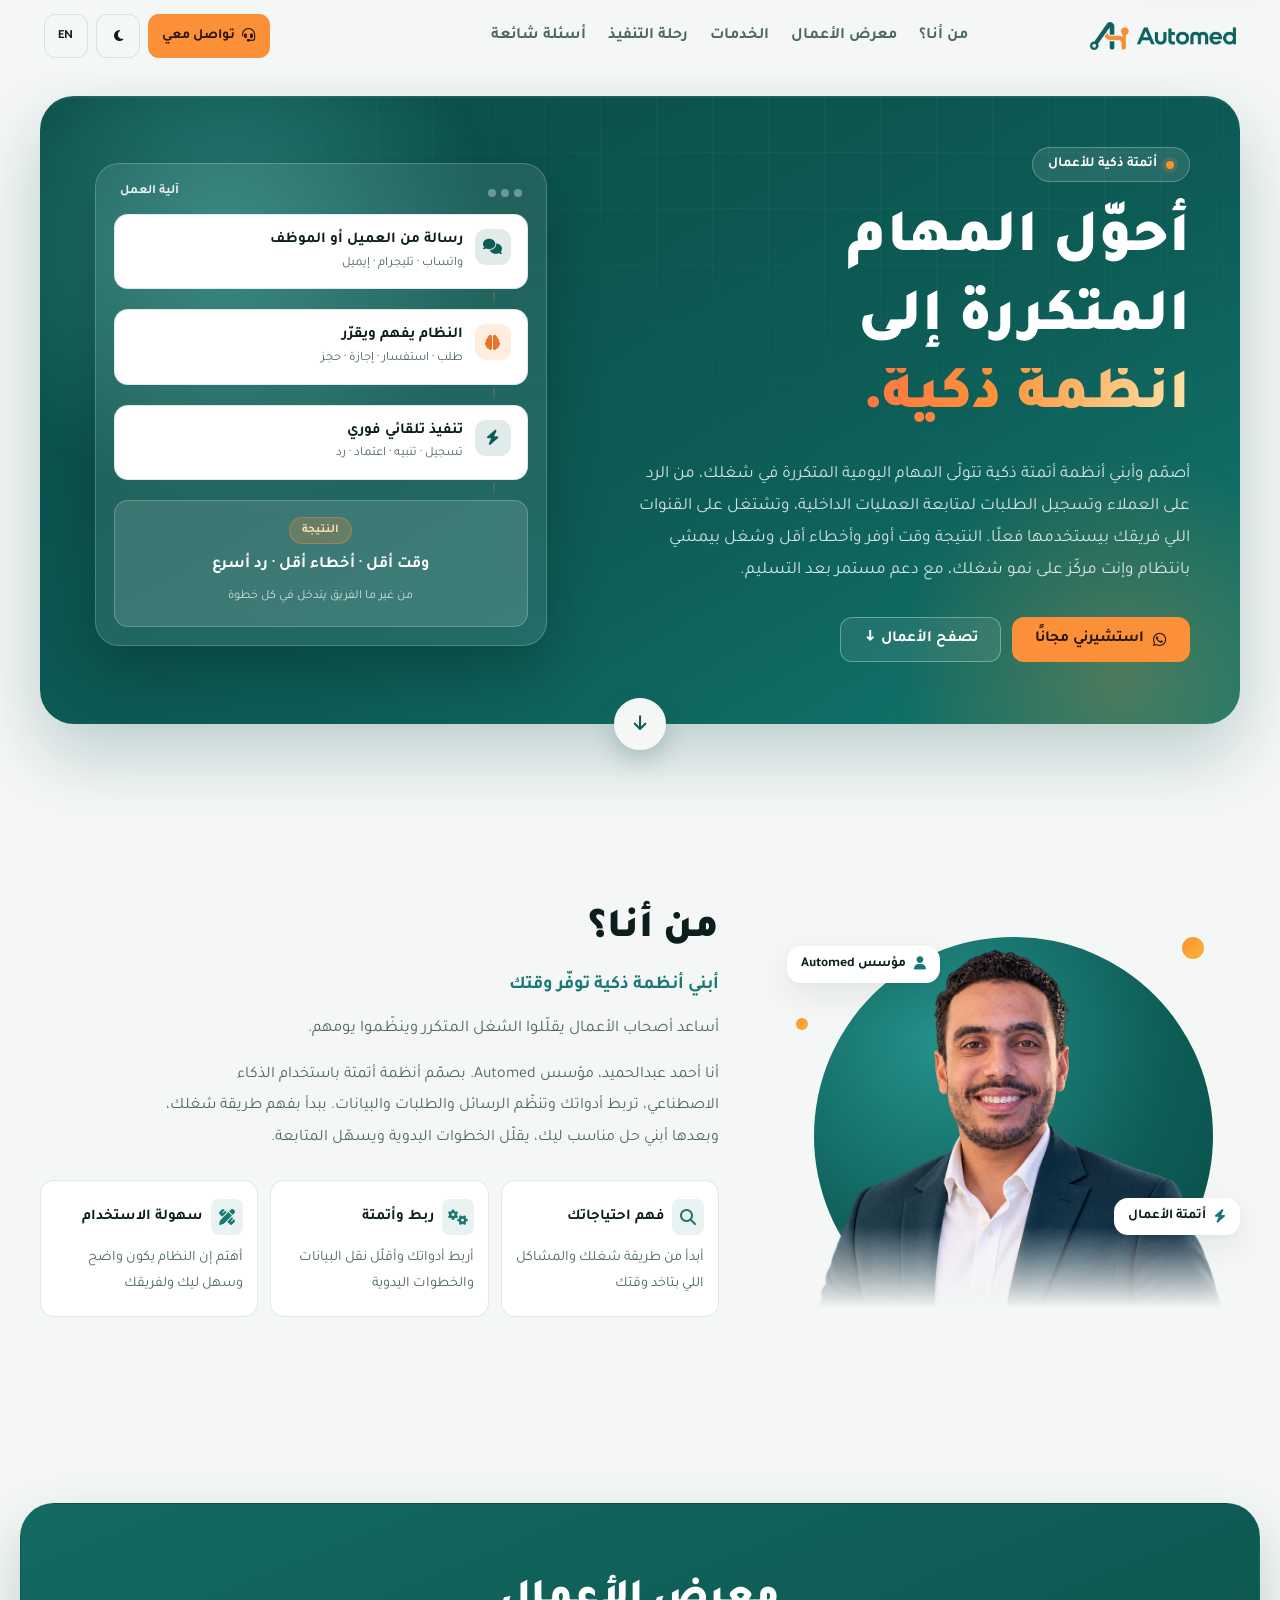
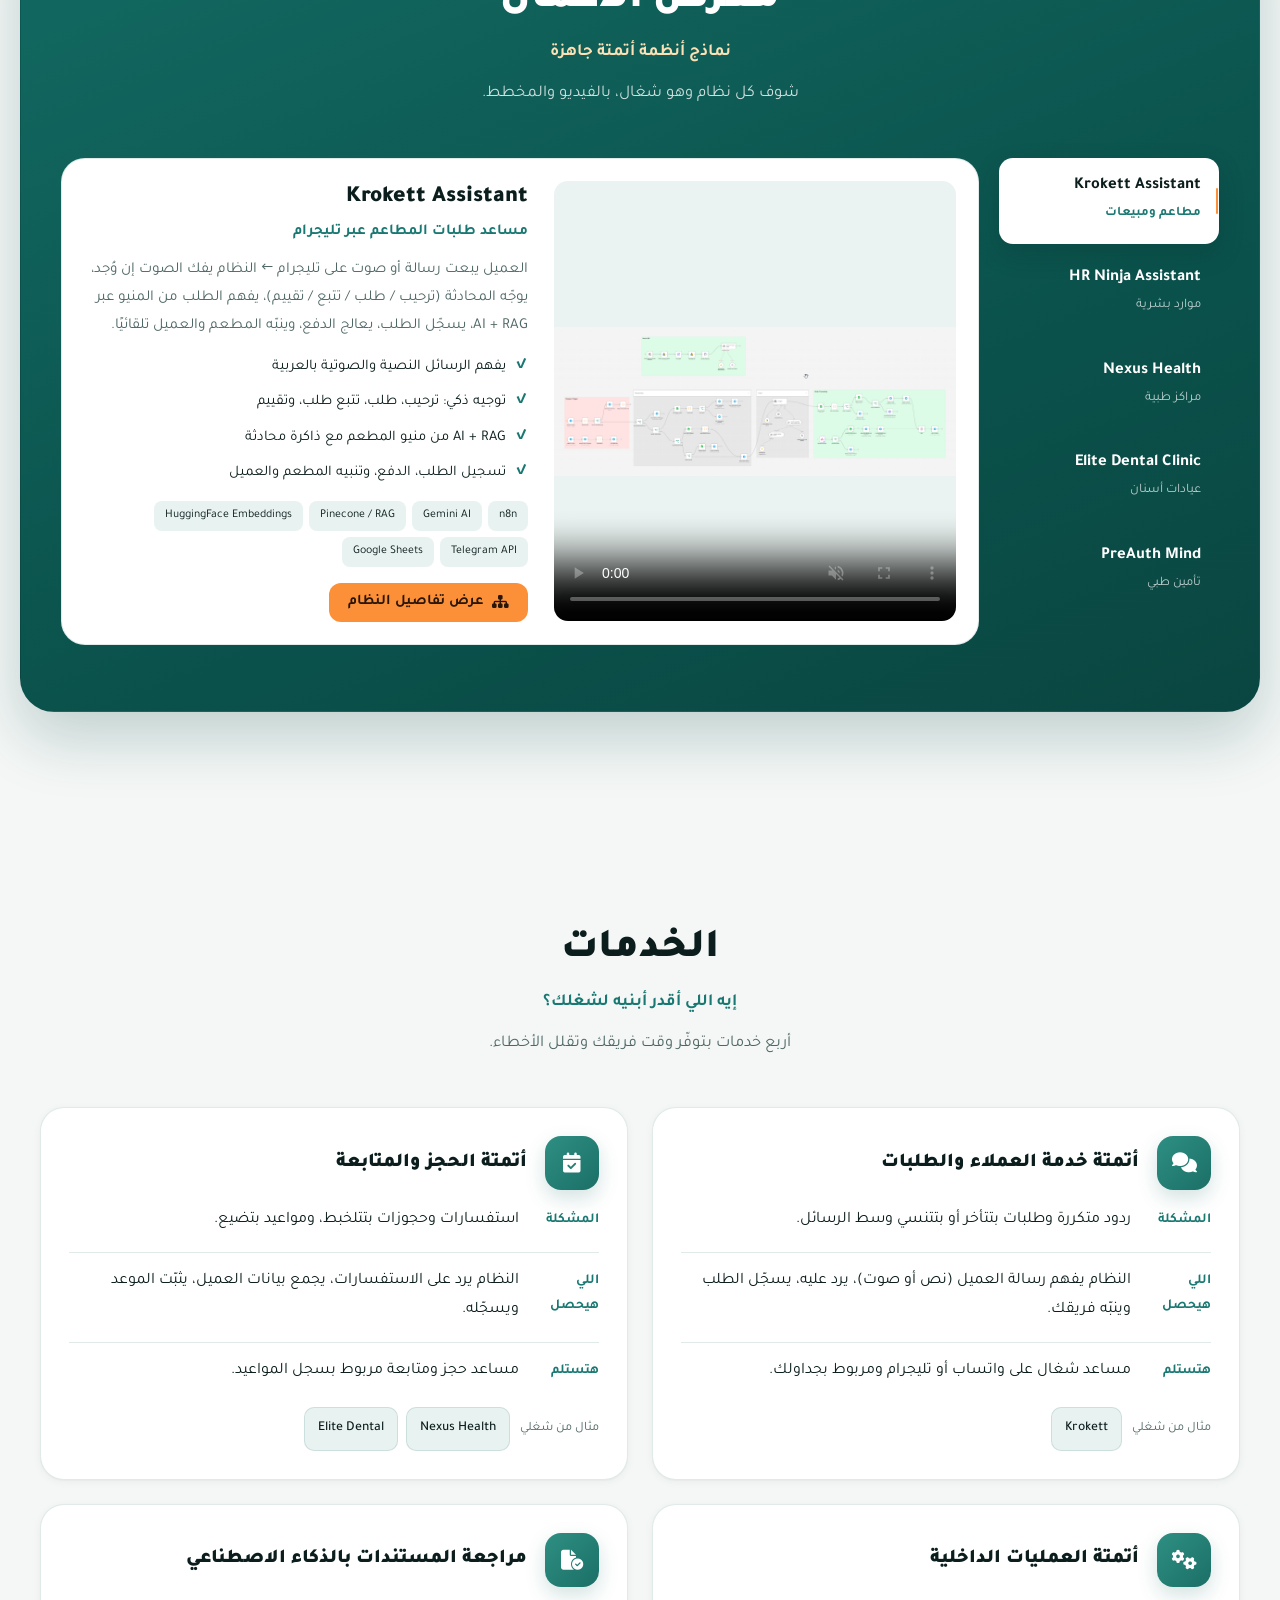
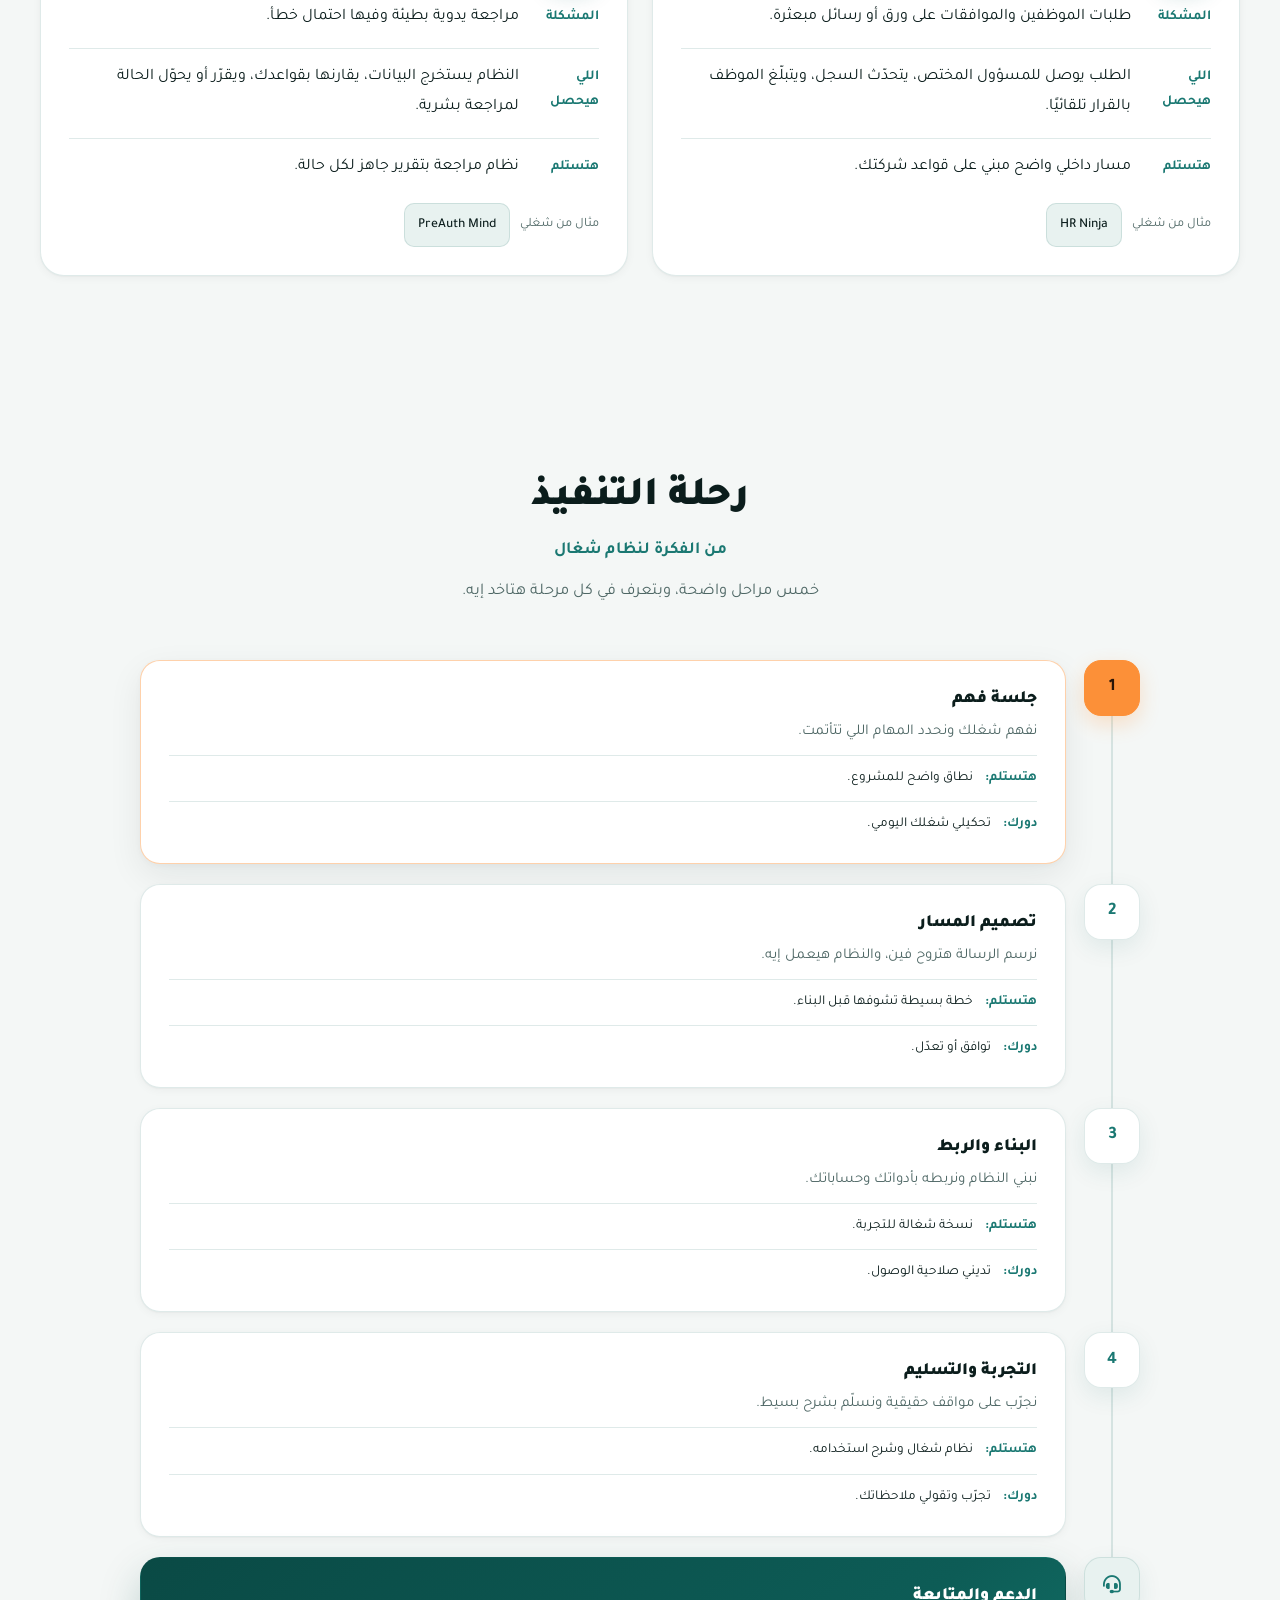
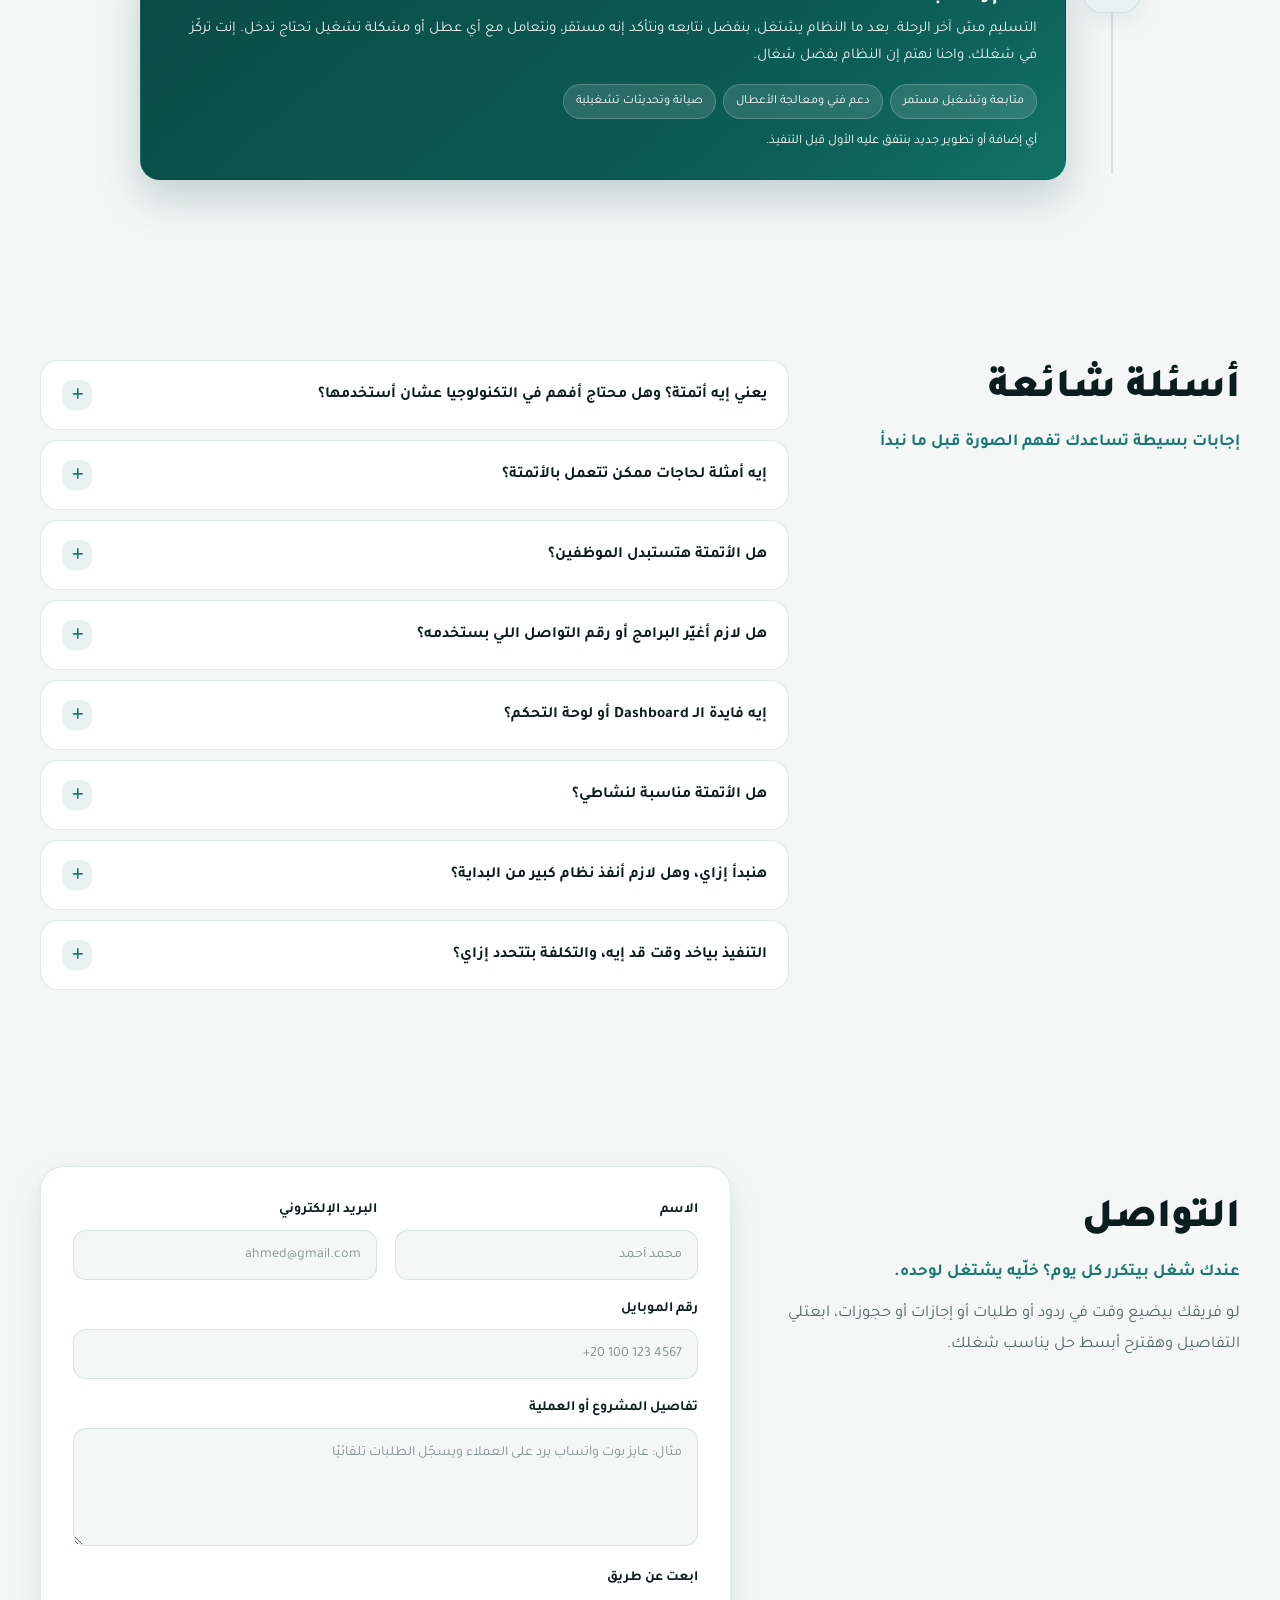
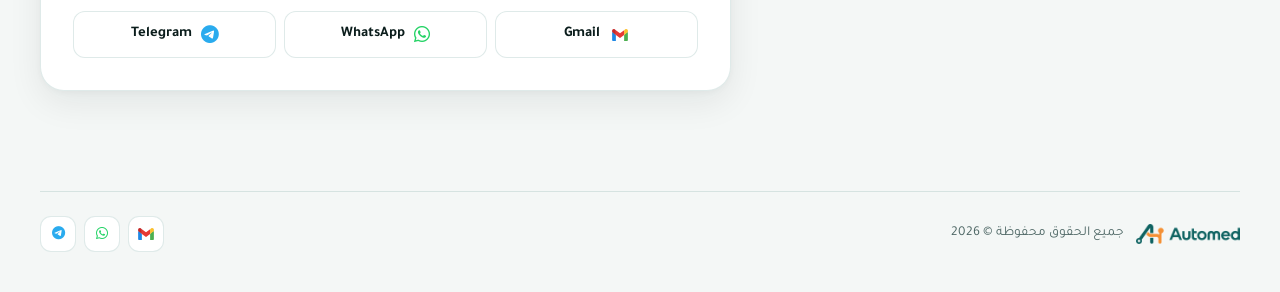
==== commit 0ce2db62: "update branch" ====
--- a/index.html
+++ b/index.html
@@ -50,6 +50,7 @@
 <link rel="preconnect" href="https://fonts.gstatic.com" crossorigin>
 <link href="https://fonts.googleapis.com/css2?family=IBM+Plex+Sans+Arabic:wght@400;500;600&family=Readex+Pro:wght@400;600;700&display=swap" rel="stylesheet">
 <link rel="stylesheet" href="https://cdnjs.cloudflare.com/ajax/libs/font-awesome/6.5.2/css/all.min.css">
+<link rel="preload" href="assets/fonts/Tajawal-Black.ttf" as="font" type="font/ttf" crossorigin>
 <link rel="stylesheet" href="assets/site.css">
 <script>document.documentElement.classList.add("js");(function(){try{var t=localStorage.getItem("theme");if(t==="dark"||(!t&&window.matchMedia&&matchMedia("(prefers-color-scheme:dark)").matches))document.documentElement.setAttribute("data-theme","dark")}catch(e){}})()</script>
 </head>
@@ -366,7 +367,17 @@
     m=(p.v.length>1?`<div class="vt">${p.v.map((x,i)=>`<button aria-pressed="${i===vid}" onclick="pickVid(${i})">${T(x.l)}</button>`).join('')}</div>`:'')+
       `<video controls muted loop playsinline preload="metadata" poster="${src(p,p.p)}" src="${src(p,v.f)}" onerror="console.warn('video missing',this.src)"></video>`;
   }
-  $('pd').innerHTML=`<div class="pd"><div class="media${portrait?' is-portrait':''}">${m}</div><div><h3>${p.n}</h3><div class="sub">${T(p.s)}</div><p>${T(p.t)}</p><ul>${p.f.map(f=>`<li>${T(f)}</li>`).join('')}</ul><div class="tags">${p.g.map(g=>`<span>${g}</span>`).join('')}</div><button class="btn pri" onclick="openM(${cur})"><i class="fa-solid fa-sitemap"></i>${lang==='ar'?'عرض تفاصيل النظام':'View system details'}</button></div></div>`;
+  const info=`<h3>${p.n}</h3><div class="sub">${T(p.s)}</div><p>${T(p.t)}</p><ul>${p.f.map(f=>`<li>${T(f)}</li>`).join('')}</ul><div class="tags">${p.g.map(g=>`<span>${g}</span>`).join('')}</div><button class="btn pri" onclick="openM(${cur})"><i class="fa-solid fa-sitemap"></i>${lang==='ar'?'عرض تفاصيل النظام':'View system details'}</button>`;
+  const key=cur+':'+vid;
+  const panel=$('pd'),existing=panel.querySelector('.pd');
+  if(existing&&panel.dataset.mediaKey===key){
+    existing.lastElementChild.innerHTML=info;
+    const tabs=existing.querySelectorAll('.vt button');
+    tabs.forEach((button,i)=>{button.textContent=T(p.v[i].l)});
+    return;
+  }
+  panel.innerHTML=`<div class="pd"><div class="media${portrait?' is-portrait':''}">${m}</div><div>${info}</div></div>`;
+  panel.dataset.mediaKey=key;
 }
 function goProject(i){
   pick(i);
@@ -388,8 +399,12 @@
   try{history.replaceState(null,'','#projects')}catch(e){}
   return false;
 }
-function pick(i){cur=+i||0;vid=0;list();detail()}
-function pickVid(i){vid=i;detail()}
+function pick(i){
+  const next=+i||0;
+  if(next===cur&&$('pd').firstElementChild)return;
+  cur=next;vid=0;list();detail();
+}
+function pickVid(i){if(vid===i)return;vid=i;detail()}
 function openM(i){
   const p=P[i];
   const x=`<button class="x" onclick="$('md').close()" aria-label="${lang==='ar'?'إغلاق':'Close'}">&times;</button>`;
@@ -601,7 +616,7 @@
     Array.prototype.forEach.call(group.children,function(child,i){
       if(child.hasAttribute('data-reveal')) return;
       child.setAttribute('data-reveal','');
-      child.style.setProperty('--rd',Math.min(i,6)*70+'ms');
+      child.style.setProperty('--rd',Math.min(i,6)*65+'ms');
       targets.push(child);
     });
   });
@@ -622,14 +637,18 @@
     });
   },{threshold:.14,rootMargin:'0px 0px -8% 0px'});
   targets.forEach(function(el){io.observe(el)});
-  /* safety net: if the observer never reported anything, show the content instead of
-     leaving it hidden for good */
-  window.addEventListener('load',function(){
-    setTimeout(function(){
-      if(!document.querySelector('[data-reveal].is-in')) showAll();
-    },2000);
-  });
+  /* Only rescue elements already in view. An empty first viewport is normal;
+     it must not reveal every off-screen card before the visitor reaches it. */
+  setTimeout(function(){
+    var visible=targets.filter(function(el){
+      var rect=el.getBoundingClientRect();
+      return rect.top<window.innerHeight-24&&rect.bottom>72;
+    });
+    visible.forEach(function(el){el.classList.add('is-in')});
+  },1800);
   root.classList.add('reveal-ready');
+  var motion=window.matchMedia('(prefers-reduced-motion: reduce)');
+  motion.addEventListener('change',function(e){if(e.matches){showAll();io.disconnect()}});
 })();
 
 
@@ -652,27 +671,29 @@
   });
  });
 })();
-/* Timeline progress and active stage are driven by scroll position, independent of the pointer. */
+/* Read all stage positions before updating the rail and active node. */
 (function(){
  var tl=document.getElementById('timeline'),fill=document.getElementById('tlFill');
  if(!tl||!fill)return;
- var items=Array.from(tl.querySelectorAll('.tl-item'));
- var ticking=false;
+ var items=Array.from(tl.querySelectorAll('.tl-item')),ticking=false;
  function update(){
-   var r=tl.getBoundingClientRect();
-   var passed=(window.innerHeight*.75)-r.top;
-   var p=Math.max(0,Math.min(1,passed/Math.max(r.height,1)));
-   fill.style.height=(p*100)+'%';
-   var activeIndex=Math.min(items.length-1,Math.floor(p*items.length));
+   var rect=tl.getBoundingClientRect();
+   var positions=items.map(function(item){return item.getBoundingClientRect().top});
+   var anchor=window.innerHeight*.65;
+   var p=Math.max(0,Math.min(1,(anchor-rect.top)/Math.max(rect.height,1)));
+   var activeIndex=0;
+   positions.forEach(function(top,i){if(top<=anchor)activeIndex=i});
+   fill.style.transform='scaleY('+p+')';
    items.forEach(function(item,i){item.classList.toggle('is-current',i===activeIndex)});
    ticking=false;
  }
  function requestUpdate(){if(!ticking){ticking=true;requestAnimationFrame(update)}}
  window.addEventListener('scroll',requestUpdate,{passive:true});
  window.addEventListener('resize',requestUpdate);
+ window.addEventListener('load',requestUpdate);
+ if(document.fonts)document.fonts.ready.then(requestUpdate);
  update();
 })();
-
 
 /* Page reading progress: update on scroll and resize without affecting navigation. */
 (function(){
@@ -706,30 +727,36 @@
 })();
 
 
-/* Touching or dragging across service and about cards mirrors desktop hover. */
-(function(){
-  var touchMedia=window.matchMedia('(hover:none)');
-  var cards=Array.from(document.querySelectorAll('#services .svc-card, #about .ab-i'));
-  var active=null;
+/* Passive touch tracking batches hit testing and visual feedback once per frame. */
+(function(){
+  var touchMedia=window.matchMedia('(hover:none)'),active=null,pending=false,point=null;
   function activate(card){
     if(card===active)return;
-    cards.forEach(function(item){item.classList.toggle('is-touch-active',item===card)});
+    if(active)active.classList.remove('is-touch-active');
+    if(card)card.classList.add('is-touch-active');
     active=card;
   }
+  function update(){
+    pending=false;
+    if(!point||!touchMedia.matches)return;
+    var target=document.elementFromPoint(point.x,point.y);
+    activate(target?target.closest('#services .svc-card, #about .ab-i'):null);
+  }
+  function requestUpdate(){if(!pending){pending=true;requestAnimationFrame(update)}}
   function track(event){
-    if(!touchMedia.matches)return;
-    var touch=event.touches[0];
-    if(!touch)return;
-    var target=document.elementFromPoint(touch.clientX,touch.clientY);
-    activate(target?target.closest('#services .svc-card, #about .ab-i'):null);
+    if(!touchMedia.matches||!event.touches.length)return;
+    point={x:event.touches[0].clientX,y:event.touches[0].clientY};
+    requestUpdate();
   }
   document.addEventListener('touchstart',track,{passive:true});
   document.addEventListener('touchmove',track,{passive:true});
-  document.addEventListener('touchcancel',function(){activate(null)},{passive:true});
+  window.addEventListener('scroll',function(){if(point)requestUpdate()},{passive:true});
+  document.addEventListener('touchend',function(){point=null},{passive:true});
+  document.addEventListener('touchcancel',function(){point=null;activate(null)},{passive:true});
   document.addEventListener('click',function(event){
     if(touchMedia.matches)activate(event.target.closest('#services .svc-card, #about .ab-i'));
   });
-  touchMedia.addEventListener('change',function(){activate(null)});
+  touchMedia.addEventListener('change',function(){point=null;activate(null)});
 })();
 </script>
 </body>
--- a/assets/site.css
+++ b/assets/site.css
@@ -1,201 +1,959 @@
-/* Automed: shared presentation for Arabic / English and light / dark modes. */
+/* Local Tajawal files supplied by the owner; original weights, no synthesis. */
+@font-face{font-family:Tajawal;src:url("fonts/Tajawal-Regular.ttf") format("truetype");font-style:normal;font-weight:400;font-display:swap}
+@font-face{font-family:Tajawal;src:url("fonts/Tajawal-Medium.ttf") format("truetype");font-style:normal;font-weight:500;font-display:swap}
+@font-face{font-family:Tajawal;src:url("fonts/Tajawal-Bold.ttf") format("truetype");font-style:normal;font-weight:700;font-display:swap}
+@font-face{font-family:Tajawal;src:url("fonts/Tajawal-Black.ttf") format("truetype");font-style:normal;font-weight:900;font-display:swap}
+
+/* ==========================================================================
+   Automed — Design system & motion layer
+   Brand: olive/teal (#1a7872) + warm orange accent. Arabic-first, RTL/LTR.
+   Layers: 1) tokens 2) base 3) layout 4) components 5) sections 6) motion
+   ========================================================================== */
+
+/* ---------------------------------------------------------------- 1. tokens */
 :root{
   color-scheme:light;
-  --orange:#fc9038;--teal-600:#0f665f;--teal-700:#0d5c56;--teal-300:#83d4c8;
-  --teal:#0f665f;--teal2:#094b46;--teal-mid:#0f665f;--teal-soft:#e7f1ee;
-  --bg:#f4f7f6;--bg-2:#e9f0ed;--card:#fff;--card-2:#f8fbfa;
-  --ink:#142c29;--ink-2:#102723;--mut:#506762;--line:#d5e1dc;--line-2:#a7beb5;
-  --ring:#0f665f;--ring-soft:#0f665f22;--nav-bg:#f4f7f6;
-  --pn:#e9f0ed;--pn2:#eff5f2;--pline:var(--line);--navy:#083f3b;--navy2:#103a35;
-  --sect-soft:var(--bg-2);--ok:var(--teal);--oks:var(--teal2);
-  --orange-2:var(--orange);--orange-3:var(--orange);--teal-400:#44a79b;
-  --grad:var(--teal);--grad-warm:var(--orange);--grad-sheen:var(--orange);
-  --accent:var(--orange);--accent2:var(--orange);--blue:var(--teal);--blue-strong:var(--teal2);
-  --gut:28px;--space-sm:12px;--space-md:24px;--space-lg:40px;--section-space:clamp(56px,7vw,96px);
-  --r-xs:6px;--r-sm:10px;--r:16px;--r-lg:22px;--r-xl:28px;
-  --sh-1:0 2px 8px #102b2506;--sh-2:0 12px 32px #102b2510;--sh-3:0 24px 60px #102b251a;
-  --t-fast:160ms;--t-mid:220ms;--t-slow:300ms;--e:cubic-bezier(.2,.7,.3,1);--e-out:var(--e);
-  --font-body:"IBM Plex Sans Arabic",system-ui,sans-serif;
+
+  /* brand scale */
+  --teal-900:#062F2C;
+  --teal-800:#0A4A45;
+  --teal-700:#0D5C56;
+  --teal-600:#1A7872;              /* primary brand olive/teal */
+  --teal-500:#219289;
+  --teal-400:#2FA79D;
+  --teal-300:#57C2B6;
+  --orange:#FC9038;
+  --orange-2:#FF7446;
+  --orange-3:#F9B233;
+
+  /* surfaces */
+  --bg:#F4F7F6;
+  --bg-2:#E9F1EF;
+  --card:#FFFFFF;
+  --card-2:#FAFCFB;
+  --nav-bg:rgba(244,247,246,.72);
+
+  /* text */
+  --ink:#0B1D1C;
+  --ink-2:#16302D;
+  --mut:#4E6765;
+
+  /* lines, rings, depth */
+  --line:rgba(13,92,86,.13);
+  --line-2:rgba(13,92,86,.24);
+  --ring:#1A7872;                     /* focus ring — solid so it clears 3:1 on white */
+  --ring-soft:rgba(26,120,114,.20);   /* form-field focus ring (needs to stay visible) */
+  --sh-1:0 1px 2px rgba(11,29,28,.04),0 2px 10px rgba(11,29,28,.045);
+  --sh-2:0 12px 34px rgba(11,29,28,.075),0 2px 8px rgba(11,29,28,.04);
+  --sh-3:0 34px 74px rgba(11,29,28,.14);
+
+  /* legacy aliases kept so existing markup/scripts stay valid */
+  --teal:#0D5C56;
+  --teal2:#0A4A45;
+  --teal-soft:#E8F2F0;
+  --teal-mid:#1A7872;
+  --blue:var(--teal);
+  --blue-strong:var(--teal2);
+  --accent:var(--orange);
+  --accent2:var(--orange-2);
+  --navy:var(--teal2);
+  --navy2:#0B2A2B;
+  --pn:#EAF3F1;
+  --pn2:#EFF6F4;
+  --pline:rgba(13,92,86,.12);
+  --sect-soft:var(--teal-soft);
+  --ok:var(--teal);
+  --oks:var(--teal2);
+  --grad:linear-gradient(135deg,#0D5C56,#1A7872);
+  --grad-warm:linear-gradient(135deg,#FD9238,#F9B233);
+  --grad-sheen:linear-gradient(135deg,#FF7446,#FD9238 45%,#F9B233);
+
+  /* radii, motion, type */
+  --gut:24px;                        /* page gutter = half of the two-sided inset */
+  --r-xs:10px;
+  --r-sm:14px;
+  --r:18px;
+  --r-lg:24px;
+  --r-xl:34px;
+  --t-fast:160ms;
+  --t-mid:220ms;
+  --t-slow:340ms;
+  --e:cubic-bezier(.22,.72,.24,1);
+  --e-out:cubic-bezier(.16,1,.3,1);
+  --e-spring:cubic-bezier(.34,1.3,.44,1);
+  --font-body:"IBM Plex Sans Arabic",system-ui,-apple-system,"Segoe UI",Roboto,sans-serif;
   --font-head:"Readex Pro","IBM Plex Sans Arabic",system-ui,sans-serif;
 }
+
 html[data-theme=dark]{
-  color-scheme:dark;--bg:#07110f;--bg-2:#10221d;--card:#11251f;--card-2:#162e27;
-  --ink:#edf5f0;--ink-2:#f5faf7;--mut:#aec2b8;--line:#30493e;--line-2:#638173;
-  --teal:#83d4c8;--teal2:#a1e1d6;--teal-mid:#83d4c8;--teal-soft:#1a3930;
-  --ring:#83d4c8;--ring-soft:#83d4c822;--nav-bg:#07110f;--pn:#0a1b16;--pn2:#163027;
-  --navy:#083f3b;--navy2:#103a35;--sh-2:0 12px 32px #0003;--sh-3:0 24px 60px #0004;
-}
+  color-scheme:dark;
+  --bg:#07110F;
+  --bg-2:#0B1917;
+  --card:#0E1D1B;
+  --card-2:#122523;
+  --nav-bg:rgba(7,17,15,.72);
+  --ink:#E9F4F2;
+  --ink-2:#F4FBF9;
+  --mut:#9CB5B1;
+  --line:rgba(120,215,203,.14);
+  --line-2:rgba(120,215,203,.28);
+  --ring:#57C2B6;
+  --ring-soft:rgba(87,194,182,.32);
+  --sh-1:0 1px 2px rgba(0,0,0,.45);
+  --sh-2:0 16px 40px rgba(0,0,0,.45);
+  --sh-3:0 34px 74px rgba(0,0,0,.55);
+  --teal:#2FA79D;
+  --teal2:#1A7872;
+  --teal-soft:#122A28;
+  --teal-mid:#3DB5AB;
+  --pn:#122523;
+  --pn2:#16302D;
+  --pline:rgba(255,255,255,.09);
+  --sect-soft:#122523;
+  --navy:#04100F;
+  --navy2:#0C211F;
+  --grad:linear-gradient(135deg,#1A7872,#2FA79D);
+}
+
+/* Arabic uses the supplied family. English retains the existing Latin family. */
+html[lang=ar]{--font-body:Tajawal,"IBM Plex Sans Arabic",system-ui,sans-serif;--font-head:Tajawal,"IBM Plex Sans Arabic",system-ui,sans-serif;font-synthesis:none}
+html[lang=ar] :is(h1,h2,h3,h4){font-weight:900;letter-spacing:normal;line-height:1.5}
+html[lang=ar] .hero h1{line-height:1.3}
+html[lang=ar] :is(.btn,.slogan,.badge,.hs b,.pi b,.tl-node){font-weight:700}
+/* ------------------------------------------------------------------ 2. base */
 *,*::before,*::after{box-sizing:border-box}
 *{margin:0;padding:0}
-html{scroll-behavior:smooth;scroll-padding-top:100px;-webkit-text-size-adjust:100%}
-body{background:var(--bg);color:var(--ink);font:400 1rem/1.85 var(--font-body);padding-top:80px}
-h1,h2,h3,h4,.btn,.brand,.slogan{font-family:var(--font-head)}
-h1,h2,h3,h4{font-weight:600;line-height:1.45;text-wrap:balance}
-h2{font-size:clamp(1.8rem,3vw,2.6rem)}
-h3{font-size:1.15rem}
-a{color:inherit;text-decoration:none}button{font:inherit;cursor:pointer;color:inherit}
-img,video,svg{max-width:100%}ul{list-style:none}
-::selection{background:#fc90384d}
-:where(a,button,input,textarea,[tabindex]):focus-visible{outline:3px solid var(--ring);outline-offset:4px}
-.dark :focus-visible,.tl-item.sup :focus-visible{outline-color:var(--teal-300)}
-.wrap,.nav{width:min(1200px,calc(100% - var(--gut)*2));margin-inline:auto}
-section{position:relative;padding-block:var(--section-space)}
-.sh{max-width:720px;text-align:start;margin-bottom:36px}
-.sh .lead{max-width:58ch}
-.lead{color:var(--mut);font-size:1.05rem;margin-top:12px;max-width:60ch}
-.slogan{font-size:1.05rem;color:var(--teal-mid);margin-top:10px;line-height:1.8;font-weight:400}
-.skip-link{position:fixed;inset-inline-start:16px;top:12px;z-index:500;padding:10px 20px;background:var(--card);color:var(--ink);border:2px solid var(--ring);transform:translateY(-200%)}
+html{
+  scroll-behavior:smooth;
+  scroll-padding-top:88px;
+  -webkit-text-size-adjust:100%;
+}
+body{
+  background:var(--bg);
+  color:var(--ink);
+  font:400 1rem/1.85 var(--font-body);
+  overflow-x:hidden;
+  padding-top:72px;
+  transition:background-color var(--t-mid) var(--e),color var(--t-mid) var(--e);
+}
+h1,h2,h3,h4,.brand,.btn,.slogan{font-family:var(--font-head)}
+h1,h2,h3,h4{font-weight:700;line-height:1.3;letter-spacing:-.3px;text-wrap:balance}
+/* Arabic must not carry Latin-style tracking: letter-spacing breaks the cursive joins,
+   so the negative/positive tracking is applied to Latin (LTR) headings and labels only. */
+html[dir=rtl] h1,html[dir=rtl] h2,html[dir=rtl] h3,html[dir=rtl] h4,
+html[dir=rtl] .hero h1,html[dir=rtl] .sv-r em,html[dir=rtl] .hs-result-label{letter-spacing:normal}
+a{color:inherit;text-decoration:none}
+button{font:inherit;cursor:pointer;color:inherit}
+img,video,svg{max-width:100%}
+ul{list-style:none}
+::selection{background:rgba(26,120,114,.22)}
+:where(a,button,input,textarea,[tabindex]):focus-visible{
+  outline:3px solid var(--ring);
+  outline-offset:3px;
+  border-radius:6px;
+}
+/* dark surfaces (hero shell, portfolio panel, support card) need a light ring */
+.hero-shell :where(a,button):focus-visible,
+.dark :where(a,button):focus-visible,
+.tl-item.sup :where(a,button):focus-visible,
+footer :where(a,button):focus-visible{outline-color:#8FDCD2}
+/* skip link: first tab stop, only visible while focused */
+.skip-link{
+  position:fixed;top:10px;inset-inline-start:10px;z-index:400;
+  padding:10px 18px;border-radius:var(--r-xs);
+  background:var(--teal);color:#fff;
+  font:600 .9rem/1.4 var(--font-head);
+  box-shadow:var(--sh-2);
+  transform:translateY(-200%);
+  transition:transform var(--t-fast) var(--e);
+}
 .skip-link:focus{transform:none}
-.btn{display:inline-flex;align-items:center;justify-content:center;gap:9px;min-height:48px;padding:12px 20px;border:1px solid var(--line-2);border-radius:var(--r-sm);background:var(--card);color:var(--ink);font:600 .88rem/1.5 var(--font-head);transition:box-shadow var(--t-mid) var(--e),border-color var(--t-mid) var(--e),transform var(--t-fast) var(--e)}
-.btn.pri,.desk-contact,.nav-contact{background:var(--orange);border-color:transparent;color:#2a1608}
-.btn:active,.header-control:active,.menu-btn:active{transform:scale(.98)}
-.btn.sm{min-height:44px;padding:10px 16px}
-@media(hover:hover) and (pointer:fine){
-  .btn:hover{border-color:var(--teal-mid);box-shadow:var(--sh-2)}
-  .btn.pri:hover,.desk-contact:hover,.nav-contact:hover{background:var(--orange);border-color:transparent;box-shadow:0 5px 20px #fc903840}
-}
-/* Calm, opaque header keeps labels legible over every section. */
-header{position:fixed;inset:0 0 auto;z-index:100;background:var(--nav-bg);border-bottom:1px solid var(--line)}
-.nav{height:80px;display:flex;align-items:center;justify-content:space-between;gap:24px;position:relative}
-.brand{display:flex;align-items:center;min-height:44px;flex:none}
-.brand-logo{height:28px;width:auto;max-width:165px;object-fit:contain;display:block}
-.logo-dark{display:none}html[data-theme=dark] .logo-light{display:none}html[data-theme=dark] .logo-dark{display:block}
-.links{display:flex;align-items:center;gap:4px;margin-inline:auto}
-.links a{padding:12px 10px;color:var(--mut);font:500 .87rem/1.5 var(--font-body);position:relative;white-space:nowrap}
-.links a.active,.links a:hover{color:var(--teal-mid)}
-.links a.active::after{content:"";position:absolute;bottom:5px;inset-inline:10px;height:2px;background:var(--orange)}
-.nav-end{display:flex;align-items:center;gap:8px;flex:none}
-.header-control,.menu-btn{min-width:44px;height:44px;display:grid;place-items:center;border:1px solid var(--line);border-radius:var(--r-sm);background:var(--card);color:var(--ink);font-size:.85rem}
-.desk-contact{display:inline-flex;width:auto;gap:8px;background:var(--orange);color:#2a1608;border:0}
-.contact-desktop-label{font-size:.82rem}.menu-btn,.nav-contact{display:none}
-/* Hero: an open editorial column beside a solid workflow canvas. */
-.hero{padding:32px 0 56px}
-.hero-shell{position:relative;padding:clamp(30px,4vw,56px);border:1px solid var(--line);border-radius:var(--r-xl);background:var(--card)}
-.hg{display:grid;grid-template-columns:minmax(0,1.12fr) minmax(0,.88fr);gap:clamp(32px,5vw,72px);align-items:center}
-.hg>div{min-width:0}
-.hero-aurora,.hero-grid{display:none}
-.badge{display:inline-flex;align-items:center;gap:10px;color:var(--teal-mid);font-size:.85rem;font-weight:600;margin-bottom:24px}
-.badge i{width:8px;height:8px;border-radius:50%;background:var(--orange)}
-.hero h1{font-size:clamp(2.5rem,4.3vw,3.9rem);line-height:1.35;color:var(--ink);max-width:17ch;font-weight:600}
-.hero h1 .line{display:block}.hero h1 em{font-style:normal;color:inherit}
-.hero p{color:var(--mut);font-size:1.02rem;line-height:1.95;max-width:57ch;margin-top:24px}
-.ha{display:flex;flex-wrap:wrap;gap:12px;margin-top:28px}
-.hero .btn:not(.pri){background:transparent;border-color:var(--line-2)}
-.hook{position:relative;background:#0f665f;color:#fff;border-radius:var(--r-lg);padding:26px;width:100%;box-shadow:12px 12px 0 var(--bg-2)}
-.hook-top{display:flex;align-items:center;justify-content:space-between;font:500 .82rem/1.5 var(--font-head);padding-bottom:24px;border-bottom:1px solid #ffffff30;margin-bottom:24px}
-.hook-dots{display:flex;gap:5px}.hook-dots b{width:6px;height:6px;border-radius:50%;background:#a8cfc8}
-.hook-steps{display:flex;flex-direction:column;gap:26px}
-.hs{position:relative;display:flex;align-items:center;gap:14px;padding:0;color:#fff;min-height:64px}
-.hs:not(:nth-child(3))::after{content:"";position:absolute;top:calc(100% + 3px);inset-inline-start:23px;width:1px;height:20px;background:#a4cec5}
-.hs i{width:48px;height:48px;flex:none;display:grid;place-items:center;background:#ffffff14;border:1px solid #ffffff45;border-radius:var(--r-sm);font-size:1.1rem;color:#fff}
-.hs .ic2{background:var(--orange);border-color:var(--orange);color:#2a1608}
-.hs b{display:block;font:500 .93rem/1.7 var(--font-head)}.hs span{display:block;color:#d1e6e0;font-size:.81rem;margin-top:3px}
-.hs-result{padding:22px 0 0;border-top:1px solid #ffffff40;text-align:start}
-.hs-result-label{font-size:.8rem;color:#ffe1c4;margin-bottom:8px}
-.hs-result strong{display:block;font:500 1rem/1.7 var(--font-head);color:#fff}.hs-result small{display:block;color:#d1e6e0;margin-top:6px;font-size:.8rem}
-.hero-down{position:absolute;bottom:-23px;inset-inline-start:calc(50% - 23px);width:46px;height:46px;border:1px solid var(--line);border-radius:50%;background:var(--bg);color:var(--teal-mid);display:grid;place-items:center}
-.hero-enter{animation:heroIn 400ms var(--e) both}
-@keyframes heroIn{from{opacity:0;transform:translateY(8px)}to{opacity:1;transform:none}}
-/* Portrait and compact principles have a different rhythm from service cards. */
-#about{padding-block:64px}
-.ab{display:grid;grid-template-columns:minmax(0,.75fr) minmax(0,1.25fr);gap:64px;align-items:center}
-.ab-photo{position:relative;aspect-ratio:1;max-width:400px;width:100%;margin-inline:auto}
-.ab-portrait{position:absolute;inset:0;display:flex;align-items:flex-end;overflow:hidden;border-radius:40% 40% var(--r-lg) var(--r-lg);background:var(--bg-2)}
-.ab-circle{position:absolute;inset:16% 8% 0;border-radius:50% 50% 0 0;background:#0f665f}
-.ab-photo img{position:relative;width:112%;max-width:none;margin-inline:-6%;height:auto;display:block}
-.ab-dot{display:none}
-.ab-chip{position:absolute;z-index:3;display:flex;align-items:center;gap:8px;padding:10px 14px;background:var(--card);border:1px solid var(--line);border-radius:var(--r-sm);box-shadow:var(--sh-2);font-size:.8rem}
-.ab-chip b{font-weight:500}.ab-chip i{color:var(--teal-mid)}.ab-chip.c1{top:12%;inset-inline-end:-8px}.ab-chip.c2{bottom:6%;inset-inline-start:-8px}
-.ab-p{color:var(--mut);line-height:1.95;margin-top:18px;max-width:65ch}
-.ab-facts{display:grid;grid-template-columns:repeat(3,minmax(0,1fr));gap:20px;margin-top:30px;padding-top:24px;border-top:1px solid var(--line)}
-.ab-i{display:flex;flex-direction:column;gap:6px;min-width:0}.ab-i i{color:var(--teal-mid);font-size:1.2rem;margin-bottom:8px}
-.ab-i b{font-size:.94rem;font-weight:600}.ab-i span{font-size:.83rem;color:var(--mut);line-height:1.8}
-/* Portfolio: horizontal project index and spacious split case-study. */
-#projects{padding-block:40px var(--section-space)}
-.dark{width:min(1256px,calc(100% - var(--gut)));margin-inline:auto;border-radius:var(--r-xl);background:#0b4842;color:#fff;padding-block:48px}
-.dark .wrap{width:calc(100% - 64px)}.dark .slogan{color:#ffd0a7}.dark .lead{color:#d3e4dd}
-.show{display:grid;gap:24px;min-width:0}
-.pl{display:grid;grid-template-columns:repeat(5,minmax(0,1fr));gap:8px;border-bottom:1px solid #ffffff35;padding-bottom:20px}
-.pi{text-align:start;min-width:0;border:1px solid #ffffff35;border-radius:var(--r-sm);padding:14px;background:transparent;color:#d4e5df;transition:background-color var(--t-mid) var(--e)}
-.pi b{display:block;color:#fff;font:500 .95rem/1.5 var(--font-head);overflow-wrap:anywhere}.pi span{display:block;font-size:.77rem;margin-top:5px;line-height:1.6}
-.pi[aria-selected=true]{background:var(--orange);border-color:var(--orange);color:#2a1608}.pi[aria-selected=true] b{color:#2a1608}
-.pd{display:grid;grid-template-columns:minmax(0,.95fr) minmax(0,1.05fr);gap:36px;align-items:center;background:var(--card);color:var(--ink);border-radius:var(--r);padding:28px}
-.pd>div{min-width:0}.pd h3{font-size:1.7rem;line-height:1.5}.pd .sub{color:var(--teal-mid);font-size:.95rem;margin-block:8px 16px}.pd p{color:var(--mut);font-size:.95rem}.pd ul{display:grid;gap:8px;margin-block:20px;font-size:.92rem}
-.pd li{padding-inline-start:22px;position:relative}.pd li::before{content:"\2713";position:absolute;inset-inline-start:0;color:var(--teal-mid);font-weight:600}
-.media{display:flex;flex-direction:column;min-width:0;height:480px;background:var(--pn);border-radius:var(--r-sm);overflow:hidden;border:1px solid var(--line)}
-.media video,.media img{display:block;width:100%;height:100%;flex:1;min-height:0;object-fit:contain;background:var(--pn)}
-.vt{display:flex;flex-wrap:wrap;gap:8px;padding:10px}.vt button{background:var(--card);border:1px solid var(--line);border-radius:var(--r-xs);padding:8px 12px;font-size:.8rem;min-height:44px}
-.vt button[aria-pressed=true]{background:var(--teal-600);color:#fff;border-color:transparent}
-.tags{display:flex;flex-wrap:wrap;gap:6px;margin-bottom:20px}.tags span{font-size:.75rem;padding:4px 10px;border-radius:var(--r-xs);background:var(--teal-soft);color:var(--ink)}
-/* Services: wide cards, with problem / solution / outcome in distinct columns. */
-#services{border-top:1px solid var(--line)}
-.svc-grid{display:grid;grid-template-columns:1fr;gap:20px}
-.svc-card{position:relative;display:grid;grid-template-columns:56px repeat(3,minmax(0,1fr));gap:16px 24px;padding:30px;min-width:0;border:1px solid var(--line);border-radius:var(--r);background:var(--card);transition:border-color var(--t-mid) var(--e),box-shadow var(--t-mid) var(--e)}
-.svc-num{display:none}.svc-ico{grid-row:1/4;align-self:start;width:56px;height:56px;display:grid;place-items:center;background:var(--teal-soft);color:var(--teal-mid);border-radius:var(--r-sm);font-size:1.3rem}
-.svc-card h3{grid-column:2/-1;font-size:1.16rem;margin-bottom:4px}
-.sv-r{min-width:0;font-size:.92rem;line-height:1.85}.sv-r+.sv-r{border-inline-start:1px solid var(--line);padding-inline-start:24px}
-.sv-r em{display:block;font-style:normal;font-size:.8rem;color:var(--teal-mid);font-weight:600;margin-bottom:6px}.sv-r b{font-weight:400}
-.svc-ex{grid-column:2/-1;display:flex;align-items:center;flex-wrap:wrap;gap:8px;padding-top:6px}.svc-ex small{font-size:.78rem;color:var(--mut);margin-inline-end:4px}
-.svc-tag{display:inline-flex;align-items:center;min-height:44px;padding:8px 12px;background:var(--teal-soft);color:var(--ink);border:1px solid var(--line);border-radius:var(--r-xs);font-size:.8rem}
-@media(hover:hover) and (pointer:fine){.svc-card:hover{border-color:var(--teal-mid);box-shadow:var(--sh-2)}.svc-tag:hover{border-color:var(--teal-mid)}.pi:not([aria-selected=true]):hover{background:#ffffff14}}
-@media(hover:none){.svc-card.is-touch-active{border-color:var(--teal-mid)}.svc-tag:active{background:var(--bg-2)}}
-/* Process and FAQ use a quieter open layout, distinct from the portfolio. */
-#process{background:var(--bg-2);border-block:1px solid var(--line)}
-.timeline{position:relative;max-width:960px;margin-inline:auto}.tl-rail{position:absolute;inset-inline-start:23px;top:16px;bottom:20px;width:1px;background:var(--line-2)}
-.tl-rail i{display:block;width:100%;height:0;background:var(--orange)}
-.tl-item{position:relative;display:grid;grid-template-columns:48px minmax(0,1fr);gap:24px;margin-bottom:24px}.tl-item:last-child{margin-bottom:0}
-.tl-node{position:relative;z-index:1;display:grid;place-items:center;width:48px;height:48px;border-radius:50%;border:1px solid var(--line-2);background:var(--bg-2);color:var(--teal-mid);font:600 1rem/1 var(--font-head)}
-.tl-card{min-width:0;padding:4px 0 24px;border-bottom:1px solid var(--line-2)}.tl-card h3{font-size:1.12rem;margin-bottom:8px}.tl-card>p{color:var(--mut);font-size:.96rem}
-.tl-card .me{display:grid;grid-template-columns:auto minmax(0,1fr);gap:6px 16px;margin-top:16px;font-size:.85rem}.tl-card .me em{font-style:normal;color:var(--teal-mid);font-weight:600}
-.tl-item.is-current .tl-node{background:var(--orange);border-color:var(--orange);color:#2a1608}
-.tl-item.sup .tl-card{background:#0f665f;color:#fff;border-radius:var(--r);padding:26px;border:0}.tl-item.sup .tl-card p,.tl-item.sup .sup-note{color:#e0eee8}
-.sup-chips{display:flex;flex-wrap:wrap;gap:8px;margin-top:16px}.sup-chip{font-size:.8rem;border:1px solid #ffffff50;border-radius:var(--r-xs);padding:5px 12px}.sup-note{display:block;font-size:.83rem;margin-top:16px}
-#faq>.wrap{display:grid;grid-template-columns:minmax(0,.7fr) minmax(0,1.3fr);gap:64px;align-items:start}
-.faq{min-width:0}.faq-item{border-bottom:1px solid var(--line-2)}.faq-item:first-child{border-top:1px solid var(--line-2)}
-.faq-q{width:100%;display:flex;align-items:center;justify-content:space-between;gap:20px;text-align:start;border:0;background:transparent;padding:22px 0;font:500 .97rem/1.8 var(--font-head)}
-.faq-q i{flex:none;color:var(--teal-mid);transition:transform var(--t-fast) var(--e)}.faq-item.open .faq-q i{transform:rotate(45deg)}.faq-item.open .faq-q{color:var(--teal-mid)}
-.faq-panel p{padding:0 0 24px;color:var(--mut);font-size:.94rem;max-width:65ch}
-#contact{padding-top:40px}.contact-grid{display:grid;grid-template-columns:minmax(0,.85fr) minmax(0,1.15fr);gap:64px;align-items:start;border-top:1px solid var(--line);padding-top:64px}
-.contact-grid .sh{padding-top:18px}.contact-grid .slogan{font-size:1.3rem;line-height:1.8}.ct{min-width:0}
-form{display:grid;grid-template-columns:repeat(2,minmax(0,1fr));gap:20px;background:var(--card);border:1px solid var(--line);border-radius:var(--r-lg);padding:32px}
-label{display:grid;gap:8px;min-width:0;font-size:.9rem;font-weight:500}form>label:nth-child(3),form>label:nth-child(4),form>div{grid-column:1/-1}
-input,textarea{width:100%;min-width:0;padding:12px 14px;border:1px solid var(--line-2);border-radius:var(--r-xs);background:var(--card-2);color:var(--ink);font:400 1rem/1.6 var(--font-body)}
-input::placeholder,textarea::placeholder{color:var(--mut);opacity:1}input:focus,textarea:focus{border-color:var(--teal-mid);box-shadow:0 0 0 3px var(--ring-soft)}textarea{resize:vertical;min-height:128px}
-html[dir=rtl] #fp{text-align:right}html[dir=ltr] #fp{text-align:left}
-.ch{display:flex;flex-wrap:wrap;gap:8px}.ch .btn{flex:1;padding-inline:10px;font:500 .85rem/1.5 var(--font-body)}.ch .gmail-ico{flex:none}.ch-wa i{color:#147d46}.ch-tg i{color:#187bad}
-html[data-theme=dark] .ch-wa i{color:#65d998}html[data-theme=dark] .ch-tg i{color:#64c7ed}
-footer{padding-block:0 32px;color:var(--mut);font-size:.83rem}.fi{display:flex;align-items:center;justify-content:space-between;flex-wrap:wrap;gap:20px;border-top:1px solid var(--line);padding-top:28px}
-.foot-brand{display:flex;align-items:center;gap:20px;flex-wrap:wrap}.foot-logo{height:22px;width:auto;object-fit:contain}.so{display:flex;gap:8px}.so a{width:44px;height:44px;display:grid;place-items:center;border:1px solid var(--line);border-radius:var(--r-sm);background:var(--card);color:var(--teal-mid)}
-dialog{width:min(1200px,94vw);max-height:92dvh;padding:0;border:0;background:transparent;color:#fff;margin:auto}dialog::backdrop{background:#03120ee6}
-.mb{display:flex;flex-direction:column;gap:12px;background:var(--navy2);border:1px solid #ffffff30;border-radius:var(--r);padding:18px;height:88dvh}
-.mt{display:flex;align-items:center;flex-wrap:wrap;gap:8px}.mt button{min-height:44px;padding:8px 14px;border:1px solid #ffffff50;border-radius:var(--r-xs);background:transparent;color:#e3eee8;font-size:.85rem}.mt button[aria-pressed=true]{background:var(--orange);color:#2a1608;border-color:var(--orange)}.mt .x{margin-inline-start:auto;font-size:1.6rem;line-height:1;padding:4px 12px}
-.mi{display:flex;flex:1;min-height:0;flex-direction:column;align-items:center;justify-content:center;overflow:auto;background:#081b16;border-radius:var(--r-sm);padding:12px;gap:10px}.mi img{max-height:calc(100% - 64px);max-width:100%;object-fit:contain}.mi-cap{color:#d7e7df;font-size:.88rem;text-align:center;max-width:75ch}
-.tools{display:flex;flex-wrap:wrap;gap:8px}.tools span{padding:6px 12px;background:var(--teal-soft);border-radius:var(--r-xs)}
-.visually-hidden{position:absolute;width:1px;height:1px;overflow:hidden;clip:rect(0,0,0,0);white-space:nowrap}
-#site-progress{position:fixed;inset:0 0 auto;height:2px;z-index:101;pointer-events:none}#site-progress-fill{display:block;height:100%;width:100%;background:var(--orange);transform:scaleX(0);transform-origin:left}html[dir=rtl] #site-progress-fill{transform-origin:right}
-/* Scroll decorations never gate content visibility. */
-[data-reveal]{opacity:1}
-@media(min-width:941px){html[dir=ltr] .links a{font-size:.82rem;padding-inline:7px}}
-@media(max-width:1100px){.nav{gap:12px}.links a{padding-inline:7px;font-size:.8rem}.brand-logo{max-width:145px}.pd{gap:24px}.ab{gap:40px}}
-@media(max-width:940px){
-  .menu-btn{display:grid}.desk-contact{display:none}.nav-end{margin-inline-start:auto}
-  .links{display:none;position:absolute;inset:100% 0 auto;background:var(--card);border:1px solid var(--line);padding:12px;border-radius:0 0 var(--r) var(--r);box-shadow:var(--sh-3);max-height:calc(100dvh - 90px);overflow-y:auto}
-  .links.open{display:flex;flex-direction:column;align-items:stretch}.links a{font-size:.95rem;padding:14px}.links a.active::after{display:none}.links a.active{background:var(--bg-2);border-radius:var(--r-xs)}
-  .links .nav-contact{display:flex;justify-content:center;margin-top:8px;background:var(--orange);color:#2a1608;border-radius:var(--r-sm)}
-  .hg{grid-template-columns:minmax(0,1fr) minmax(0,.9fr);gap:28px}.hero-shell{padding:28px}.hero h1{font-size:2.7rem}.hero p{font-size:.95rem}.hook{padding:20px}.hs{gap:10px}.hs b{font-size:.82rem}
-  .ab{grid-template-columns:minmax(0,.8fr) minmax(0,1.2fr);gap:32px}.ab-facts{grid-template-columns:1fr;gap:16px}.ab-i{display:grid;grid-template-columns:28px 1fr;gap:2px 8px}.ab-i i{grid-row:1/3;margin-top:8px}.ab-i span{grid-column:2}
-  .pl{display:flex;overflow-x:auto;scrollbar-width:thin}.pi{flex:0 0 190px}.pd{grid-template-columns:minmax(0,.9fr) minmax(0,1.1fr);padding:22px}.media{height:440px}
-  .svc-card{grid-template-columns:48px repeat(3,minmax(0,1fr));padding:24px;gap:16px}.svc-ico{width:48px;height:48px}.sv-r+.sv-r{padding-inline-start:16px}
-  #faq>.wrap,.contact-grid{grid-template-columns:1fr;gap:28px}.contact-grid .sh{max-width:680px;padding:0;margin:0}.contact-grid .slogan{font-size:1.1rem}#faq .sh{margin-bottom:0}.ct{width:100%}
-}
-@media(max-width:700px){
-  :root{--gut:20px}.hero{padding-top:20px}.hg{grid-template-columns:1fr;gap:32px}.hero-shell{padding:28px 24px}.hero h1{font-size:clamp(2.4rem,9vw,3.3rem);max-width:100%}.hero p{font-size:1rem}.hero h1 .line{display:inline}.hero h1 .line::after{content:" "}.badge{margin-bottom:16px}.hook{max-width:480px;margin-inline:auto;box-shadow:6px 6px 0 var(--bg-2)}.hs b{font-size:.93rem}
-  .ab{grid-template-columns:1fr;gap:32px}.ab-photo{max-width:320px}.ab-facts{grid-template-columns:1fr}.ab-i{padding-block:10px}
-  .dark{width:calc(100% - 20px);padding-block:32px;border-radius:var(--r-lg)}.dark .wrap{width:calc(100% - 32px)}.dark .sh{margin-bottom:24px}.pd{grid-template-columns:1fr;padding:18px;gap:24px}.media{height:390px}.pd h3{font-size:1.5rem}
-  .svc-card{grid-template-columns:48px minmax(0,1fr);gap:16px;padding:22px}.svc-ico{grid-row:1}.svc-card h3{grid-column:2;align-self:center;margin:0;font-size:1.06rem}.sv-r{grid-column:1/-1}.sv-r+.sv-r{border-inline-start:0;padding-inline-start:0;border-top:1px solid var(--line);padding-top:14px}.svc-ex{grid-column:1/-1}.sv-r em{margin-bottom:2px}
-  .tl-item{grid-template-columns:40px minmax(0,1fr);gap:16px}.tl-node{width:40px;height:40px}.tl-rail{inset-inline-start:19px}.tl-card .me{grid-template-columns:1fr;gap:4px}.tl-item.sup .tl-card{padding:20px}.tl-card>p{font-size:.92rem}
-  .faq-q{font-size:.9rem;padding-block:20px}.contact-grid{padding-top:40px}form{padding:22px;gap:18px;grid-template-columns:1fr}form>label{grid-column:1/-1}.ch{gap:10px}.ch .btn{min-width:100%;min-height:48px}.foot-brand{gap:12px}.fi{align-items:flex-start}
-}
-@media(max-width:390px){:root{--gut:16px}.brand-logo{height:24px;max-width:130px}.nav-end{gap:6px}.nav{gap:8px}.hero-shell{padding:24px 20px}.hero h1{font-size:2.35rem}.ha .btn{width:100%}.hook{padding:18px}.hs i{width:42px;height:42px}.hs:not(:nth-child(3))::after{inset-inline-start:20px}.hs b{font-size:.85rem}.hs-result strong{font-size:.9rem}.mb{padding:12px}.mt button{font-size:.78rem;padding-inline:10px}}
-@media(prefers-reduced-motion:reduce){*,*::before,*::after{animation:none!important;transition:none!important}html{scroll-behavior:auto}.hero-enter{opacity:1;transform:none}}
-@media print{header,#site-progress,.hero-down{display:none}body{padding-top:0}section{break-inside:avoid}}
+.wrap{width:min(1200px,calc(100% - var(--gut) * 2));margin-inline:auto}
+section{position:relative;padding:clamp(64px,8.5vw,104px) 0}
+h2{font-size:clamp(1.75rem,3.4vw,2.55rem);line-height:1.28;letter-spacing:-.5px}
+.lead{color:var(--mut);max-width:58ch;margin-top:12px;font-size:1.03rem}
+.slogan{
+  color:var(--teal-mid);
+  font:600 1.06rem/1.65 var(--font-head);
+  margin-top:8px;
+}
+html[data-theme=dark] .slogan{color:var(--teal-300)}
+
+/* Section headers: centered, consistent across the page */
+.sh{max-width:760px;margin:0 auto clamp(28px,4vw,48px);text-align:center}
+.sh h2{max-width:none}
+.sh .lead{max-width:60ch;margin-inline:auto}
+.sh.ctr{text-align:center;margin-inline:auto}
+.sh.ctr .lead{margin-inline:auto}
+.sh.ctr h2{max-width:none}
+
+/* --------------------------------------------------------------- 3. buttons */
+.btn{
+  display:inline-flex;align-items:center;justify-content:center;gap:9px;
+  padding:11px 18px;border-radius:12px;
+  border:1px solid var(--line);background:var(--card);color:var(--ink);
+  font:600 .92rem/1 var(--font-head);
+  transition:transform var(--t-fast) var(--e),box-shadow var(--t-mid) var(--e),
+             border-color var(--t-mid) var(--e),background-color var(--t-mid) var(--e),color var(--t-mid) var(--e);
+  box-shadow:var(--sh-1);
+
+}
+.btn i,.btn svg{transition:transform var(--t-mid) var(--e)}
+@media (hover:hover) and (pointer:fine){
+  .btn:hover{transform:translateY(-2px);box-shadow:var(--sh-2);border-color:var(--line-2)}
+}
+.btn:active{transform:translateY(0) scale(.985);box-shadow:var(--sh-1)}
+.btn.pri{
+  background:#FC9038;
+  border-color:transparent;color:#2A1608;
+  box-shadow:none;
+}
+@media (hover:hover) and (pointer:fine){
+  .btn.pri:hover{
+    background:#FC9038;
+    box-shadow:0 0 0 3px rgba(252,144,56,.16),0 0 24px rgba(252,144,56,.48);
+    border-color:transparent;
+    transform:none;
+  }
+}
+.btn.sm{padding:8px 13px;font-size:.85rem}
+
+/* ----------------------------------------------------------- 4. header/nav */
+header{
+  position:fixed;inset-inline:0;top:0;z-index:100;
+  background:var(--nav-bg);
+  border-bottom:1px solid transparent;
+  -webkit-backdrop-filter:blur(18px) saturate(1.4);
+  backdrop-filter:blur(18px) saturate(1.4);
+  transition:background-color var(--t-mid) var(--e),border-color var(--t-mid) var(--e),box-shadow var(--t-mid) var(--e);
+}
+header.is-scrolled{border-bottom-color:var(--line);box-shadow:0 6px 24px rgba(11,29,28,.05)}
+html[data-theme=dark] header.is-scrolled{box-shadow:0 6px 24px rgba(0,0,0,.35)}
+
+.nav{
+  width:min(1200px,calc(100% - var(--gut) * 2));margin-inline:auto;height:72px;
+  padding-inline:4px;display:flex;align-items:center;justify-content:space-between;gap:12px;
+  position:relative;
+}
+.brand{display:flex;align-items:center;gap:10px;min-height:44px;position:relative;z-index:2;flex:none}
+.brand-mark{width:32px;height:32px;border-radius:99px;display:block;flex:none}
+.brand-logo{height:28px;width:auto;max-width:180px;object-fit:contain;display:block;transition:opacity var(--t-mid) var(--e)}
+.foot-logo{height:20px;width:auto;object-fit:contain;display:block}
+.logo-dark{display:none}
+html[data-theme=dark] .logo-light{display:none}
+html[data-theme=dark] .logo-dark{display:block}
+
+.links{
+  position:relative;display:flex;align-items:center;gap:2px;margin-inline:auto;z-index:1;
+}
+.links a{
+  position:relative;padding:12px 10px;border-radius:10px;white-space:nowrap;
+  color:var(--mut);font:600 1rem/1 var(--font-head);
+  transition:color var(--t-mid) var(--e),background-color var(--t-mid) var(--e);
+}
+.links a:not(.nav-contact)::after{
+  content:"";position:absolute;inset-inline:15px;bottom:3px;height:2px;border-radius:2px;
+  background:var(--orange);transform:scaleX(0);transform-origin:center;
+  transition:transform var(--t-mid) var(--e);
+}
+@media (hover:hover) and (pointer:fine){
+  .links a:not(.nav-contact):hover{color:var(--ink);background:var(--bg-2)}
+  .links a:not(.nav-contact):hover::after{transform:scaleX(1)}
+  html[data-theme=dark] .links a:not(.nav-contact):hover{background:var(--card-2)}
+}
+.links a:not(.nav-contact).active{color:var(--ink)}
+.links a:not(.nav-contact).active::after{transform:scaleX(1)}
+
+.nav-end{display:flex;align-items:center;gap:8px;margin-inline-start:auto;position:relative;z-index:2}
+.header-control{
+  width:44px;height:44px;min-width:44px;padding:0;display:grid;place-items:center;
+  border:1px solid var(--line);border-radius:11px;background:transparent;color:var(--ink);
+  transition:border-color var(--t-mid) var(--e),background-color var(--t-mid) var(--e),
+             color var(--t-mid) var(--e),transform var(--t-fast) var(--e);
+}
+.lang-btn,.theme-btn{font:600 .78rem/1 var(--font-head)}
+.lang-btn span{letter-spacing:.04em}
+@media (hover:hover) and (pointer:fine){
+  .header-control:hover{border-color:var(--line-2);background:var(--bg-2)}
+  html[data-theme=dark] .header-control:hover{background:var(--card-2)}
+}
+.header-control:active{transform:scale(.94)}
+.theme-btn i{display:block;line-height:1}
+.theme-btn i::before{transition:transform var(--t-slow) var(--e-out)}
+
+.desk-contact{
+  width:auto;min-width:unset;height:44px;padding:0 15px;gap:7px;
+  display:inline-flex;align-items:center;justify-content:center;
+  border-color:transparent;
+  background:#FC9038;color:#2A1608;
+  box-shadow:none;
+  transition:transform var(--t-fast) var(--e),box-shadow var(--t-mid) var(--e),background-color var(--t-mid) var(--e);
+}
+.desk-contact .contact-desktop-label{font:600 .88rem/1 var(--font-head)}
+@media (hover:hover) and (pointer:fine){
+  a.btn.desk-contact:hover{
+    background:#FC9038;color:#2A1608;
+    box-shadow:0 0 0 3px rgba(252,144,56,.13),0 0 20px rgba(252,144,56,.42);
+    transform:translateY(0) !important;
+    border-color:transparent;
+  }
+}
+
+.menu-btn{
+  display:none;width:44px;height:44px;min-width:44px;padding:0;
+  place-items:center;flex:none;
+  border:1px solid var(--line);border-radius:11px;
+  background:transparent;color:var(--ink);
+  line-height:1;
+  transition:border-color var(--t-mid) var(--e),background-color var(--t-mid) var(--e),
+             color var(--t-mid) var(--e),transform var(--t-fast) var(--e);
+}
+.menu-btn i{display:block;font-size:1rem;line-height:1}
+@media (hover:hover) and (pointer:fine){
+  .menu-btn:hover{border-color:var(--line-2);background:var(--bg-2)}
+  html[data-theme=dark] .menu-btn:hover{background:var(--card-2)}
+}
+.menu-btn:active{transform:scale(.94)}
+.nav-contact{display:none}
+
+/* ----------------------------------------------------------------- 5. hero */
+.hero{padding:24px 0 clamp(48px,5.5vw,72px)}
+.hero-shell{
+  position:relative;isolation:isolate;overflow:visible;
+  border-radius:var(--r-xl);
+  padding:clamp(32px,4vw,52px) clamp(24px,4vw,50px) clamp(44px,4.8vw,62px);
+  color:#fff;
+  background:linear-gradient(150deg,#0A4A45 0%,#0D5C56 58%,#12796F 100%);
+  box-shadow:0 30px 70px rgba(10,74,69,.24),0 2px 0 rgba(255,255,255,.06) inset;
+}
+html[data-theme=dark] .hero-shell{box-shadow:0 34px 80px rgba(0,0,0,.5)}
+
+/* clipped decorative layers */
+.hero-aurora,.hero-grid{
+  position:absolute;inset:0;border-radius:inherit;pointer-events:none;overflow:hidden;
+}
+.hero-aurora::before,.hero-aurora::after{
+  content:"";position:absolute;border-radius:50%;filter:blur(6px);
+  /* very slow ambient drift only — no pulsing, no attention-grabbing motion */
+  animation:aurora 20s ease-out 1 alternate;
+}
+.hero-aurora::before{
+  width:44vw;max-width:560px;aspect-ratio:1;inset-inline-end:-8%;top:-22%;
+  background:radial-gradient(circle at 50% 50%,rgba(83,196,183,.42),transparent 68%);
+}
+.hero-aurora::after{
+  width:38vw;max-width:480px;aspect-ratio:1;inset-inline-start:-10%;bottom:-30%;
+  background:radial-gradient(circle at 50% 50%,rgba(253,146,56,.26),transparent 66%);
+  animation-delay:-8s;
+}
+@keyframes aurora{
+  0%{transform:translate3d(0,0,0) scale(1)}
+  100%{transform:translate3d(-2%,3%,0) scale(1.06)}
+}
+.hero-grid{
+  opacity:.5;
+  background-image:linear-gradient(rgba(255,255,255,.07) 1px,transparent 1px),
+                   linear-gradient(90deg,rgba(255,255,255,.07) 1px,transparent 1px);
+  background-size:56px 56px;
+  -webkit-mask-image:radial-gradient(120% 90% at 70% 12%,#000 0%,transparent 72%);
+  mask-image:radial-gradient(120% 90% at 70% 12%,#000 0%,transparent 72%);
+}
+.hg{
+  position:relative;z-index:2;
+  display:grid;grid-template-columns:minmax(0,1.12fr) minmax(0,.88fr);
+  gap:clamp(28px,4vw,52px);align-items:center;
+}
+.badge{
+  display:inline-flex;align-items:center;gap:9px;padding:7px 15px;border-radius:99px;
+  border:1px solid rgba(255,255,255,.26);background:rgba(255,255,255,.1);
+  color:#fff;font:600 .86rem/1.4 var(--font-head);margin-bottom:20px;
+}
+.badge i{
+  width:8px;height:8px;border-radius:50%;background:var(--orange);flex:none;
+  box-shadow:0 0 0 4px rgba(253,146,56,.16);
+}
+.hero h1{
+  font-size:clamp(2.4rem,4.7vw,4.1rem);
+  line-height:1.25;letter-spacing:-1.2px;color:#fff;max-width:17ch;
+}
+.hero h1 .line{display:block}
+.hero h1 em{
+  font-style:normal;
+  background:linear-gradient(96deg,#FF7446,#FD9238 40%,#FCE3A8);
+  -webkit-background-clip:text;background-clip:text;color:transparent;
+}
+.hero p{color:rgba(255,255,255,.82);font-size:1.08rem;max-width:56ch;margin-top:22px;line-height:1.85}
+.ha{display:flex;flex-wrap:wrap;gap:11px;margin-top:30px}
+.ha .btn{padding:14px 22px;font-size:.97rem}
+.hero .btn:not(.pri){
+  background:rgba(255,255,255,.08);border-color:rgba(255,255,255,.32);color:#fff;box-shadow:none;
+}
+@media (hover:hover) and (pointer:fine){
+  .hero .btn:not(.pri):hover{background:rgba(255,255,255,.18);border-color:#fff}
+}
+.hero .btn-wa i{color:#25D366}
+.hero .btn-tg i{color:#2AABEE}
+
+/* hero workflow card */
+.hook{
+  position:relative;max-width:452px;margin-inline:auto;width:100%;
+  background:rgba(255,255,255,.09);
+  border:1px solid rgba(255,255,255,.2);
+  border-radius:var(--r-lg);
+  padding:18px;
+  -webkit-backdrop-filter:blur(14px);backdrop-filter:blur(14px);
+  box-shadow:0 26px 56px rgba(0,0,0,.22);
+}
+.hook-top{
+  display:flex;justify-content:space-between;align-items:center;
+  padding:4px 6px 15px;color:rgba(255,255,255,.9);font:600 .8rem/1 var(--font-head);
+}
+.hook-dots{display:flex;gap:5px}
+.hook-dots b{width:8px;height:8px;border-radius:50%;background:rgba(255,255,255,.35)}
+.hook-steps{display:flex;flex-direction:column;gap:20px}
+.hs{
+  position:relative;display:flex;gap:12px;align-items:flex-start;
+  background:var(--card);border:1px solid var(--line);border-radius:var(--r-sm);
+  padding:14px 16px;color:var(--ink);
+  /* plays once as a short "walkthrough" of the flow, then rests */
+  animation:stepGlow 6.6s var(--e) 1;
+  animation-delay:var(--sd,0s);
+}
+.hs:nth-child(1){--sd:0s}
+.hs:nth-child(2){--sd:1.5s}
+.hs:nth-child(3){--sd:3s}
+@keyframes stepGlow{
+  0%,100%{border-color:var(--line);box-shadow:none}
+  7%,17%{border-color:rgba(253,146,56,.62);box-shadow:0 8px 22px rgba(253,146,56,.18)}
+  26%{border-color:var(--line);box-shadow:none}
+}
+/* gradient connector between stages */
+.hs:not(:last-of-type)::after{
+  content:"";position:absolute;top:calc(100% + 4px);inset-inline-start:32px;
+  width:2px;height:12px;border-radius:3px;
+  background:linear-gradient(180deg,var(--orange),var(--teal-mid));
+  opacity:.28;
+  animation:connGlow 6.6s var(--e) 1;
+  animation-delay:var(--sd,0s);
+}
+@keyframes connGlow{
+  0%,100%{opacity:.28}
+  18%,26%{opacity:1}
+  36%{opacity:.28}
+}
+.hs i{width:36px;height:36px;border-radius:11px;display:grid;place-items:center;flex:none;font-size:.95rem}
+.hs .ic1,.hs .ic3{background:rgba(13,92,86,.12);color:var(--teal-700)}
+.hs .ic2{background:rgba(253,146,56,.16);color:#E8742A}
+html[data-theme=dark] .hs .ic1,html[data-theme=dark] .hs .ic3{background:rgba(47,167,157,.2);color:var(--teal-300)}
+html[data-theme=dark] .hs .ic2{background:rgba(253,146,56,.18);color:var(--orange-3)}
+.hs b{display:block;font:600 .95rem/1.5 var(--font-head);margin-bottom:2px}
+.hs span{color:var(--mut);font-size:.8rem;line-height:1.6;display:block}
+.hs-result{
+  background:rgba(255,255,255,.12);border:1px solid rgba(255,255,255,.22);
+  border-radius:var(--r-sm);padding:15px 16px;text-align:center;color:#fff;
+  animation:resultGlow 6.6s var(--e) 1;
+}
+@keyframes resultGlow{
+  0%,66%,100%{box-shadow:none;border-color:rgba(255,255,255,.22)}
+  76%,88%{box-shadow:0 10px 26px rgba(253,146,56,.24);border-color:rgba(253,146,56,.7)}
+}
+.hs-result-label{
+  display:inline-block;font:700 .74rem/1.6 var(--font-head);letter-spacing:.05em;
+  padding:3px 12px;border-radius:99px;margin-bottom:8px;
+  background:rgba(253,146,56,.22);color:#FDE0B4;border:1px solid rgba(253,146,56,.35);
+}
+.hs-result strong{display:block;font:600 1.02rem/1.6 var(--font-head);margin-bottom:4px;color:#fff}
+.hs-result small{color:rgba(255,255,255,.76);font-size:.78rem}
+.hero-down{
+  position:absolute;left:50%;bottom:-26px;margin-left:-26px;z-index:3;
+  width:52px;height:52px;border-radius:50%;
+  background:var(--bg);color:var(--teal);
+  display:grid;place-items:center;font-size:1.05rem;
+  border:4px solid var(--bg);
+  box-shadow:0 10px 24px rgba(10,74,69,.22);
+  transition:background-color var(--t-mid) var(--e),color var(--t-mid) var(--e),
+             transform var(--t-fast) var(--e),box-shadow var(--t-mid) var(--e);
+}
+@media (hover:hover) and (pointer:fine){
+  .hero-down:hover{background:var(--teal);color:#fff;transform:translateY(2px)}
+}
+
+/* staggered entrance for above-the-fold content */
+.hero-enter{animation:heroIn .6s var(--e-out) both;animation-delay:var(--d,0ms)}
+@keyframes heroIn{from{opacity:0;transform:translateY(16px)}to{opacity:1;transform:none}}
+
+/* ---------------------------------------------------------------- 6. about */
+#about{padding:clamp(56px,7vw,88px) 0 clamp(40px,5vw,64px)}
+.ab{display:grid;grid-template-columns:minmax(0,.8fr) minmax(0,1.2fr);gap:clamp(36px,5.5vw,68px);align-items:center}
+.ab-txt h2{max-width:none}
+.ab-txt .slogan{font-size:1.15rem;margin-top:10px}
+.ab-p{color:var(--mut);margin-top:16px;max-width:62ch;line-height:1.95}
+.ab-facts{display:grid;grid-template-columns:repeat(3,minmax(0,1fr));gap:12px;margin-top:26px}
+.ab-i{display:grid;grid-template-columns:32px minmax(0,1fr);align-content:start;align-items:center;gap:10px 8px;padding:18px 14px;background:var(--card);border:1px solid var(--line);border-radius:var(--r-sm);transition:background-color var(--t-mid) var(--e),border-color var(--t-mid) var(--e),box-shadow var(--t-mid) var(--e)}
+.ab-i i{width:32px;height:36px;display:grid;place-items:center;color:var(--teal-mid);background:var(--teal-soft);border-radius:8px;transition:background-color var(--t-mid) var(--e),color var(--t-mid) var(--e)}
+.ab-i b{font:700 .94rem/1.7 var(--font-body)}
+.ab-i span{grid-column:1/-1;font-size:.9rem;line-height:1.85;color:var(--mut)}
+@media(hover:hover) and (pointer:fine){.ab-i:hover{background:var(--card-2);border-color:rgba(252,144,56,.55);box-shadow:var(--sh-1)}.ab-i:hover i{background:rgba(252,144,56,.16);color:var(--ink)}}
+@media(hover:none){.ab-i.is-touch-active{background:var(--card-2);border-color:rgba(252,144,56,.55);box-shadow:var(--sh-1)}.ab-i.is-touch-active i{background:rgba(252,144,56,.16);color:var(--ink)}}
+
+
+#about{overflow-x:clip}
+.ab-photo{
+  position:relative;width:100%;max-width:500px;margin-inline:auto;aspect-ratio:1/1;
+  display:flex;align-items:flex-end;
+}
+.ab-portrait{
+  position:absolute;inset:0;display:flex;align-items:flex-end;
+  /* Fade the portrait and its backing together so the circle cannot show below it. */
+  -webkit-mask-image:linear-gradient(#000 76%,transparent 94%);
+  mask-image:linear-gradient(#000 76%,transparent 94%);
+}
+.ab-circle{
+  position:absolute;inset:auto 0 0 0;aspect-ratio:1/1;margin-inline:auto;width:88%;
+  border-radius:50%;
+  background:radial-gradient(circle at 32% 26%,#25918A,#0D5C56 58%,#0A4A45);
+  box-shadow:none;
+}
+.ab-photo img{
+  position:relative;z-index:2;width:112%;max-width:none;margin-inline:-6%;height:auto;display:block;
+  filter:none;
+}
+.ab-dot{position:absolute;z-index:1;border-radius:50%;background:var(--grad-warm)}
+.ab-dot.d1{width:22px;height:22px;top:12%;inset-inline-start:8%}
+.ab-dot.d2{width:12px;height:12px;top:30%;inset-inline-end:2%}
+.ab-chip{
+  position:absolute;z-index:3;display:inline-flex;align-items:center;gap:8px;
+  padding:9px 14px;border-radius:var(--r-sm);
+  background:var(--card);color:var(--ink);box-shadow:var(--sh-2);
+  font-size:.85rem;
+}
+.ab-chip i{color:var(--teal-mid)}
+.ab-chip b{font:600 .85rem/1.4 var(--font-head)}
+.ab-chip.c1{top:14%;inset-inline-end:0}
+.ab-chip.c2{bottom:22%;inset-inline-start:0}
+
+/* ------------------------------------------------------------- 7. portfolio */
+#projects{padding-top:clamp(72px,9vw,104px)}
+.dark{
+  width:min(1248px,calc(100% - (var(--gut) - 4px) * 2));margin-inline:auto;
+  border-radius:var(--r-xl);padding:clamp(40px,5.4vw,66px) 0;
+  color:#fff;border:1px solid transparent;
+  background:linear-gradient(158deg,#126A62 0%,#0B524C 62%,#0A4641 100%);
+  box-shadow:0 26px 60px rgba(10,74,69,.22);
+}
+html[data-theme=dark] .dark{box-shadow:0 30px 70px rgba(0,0,0,.45)}
+.dark .wrap{width:auto;padding-inline:clamp(20px,3.4vw,40px)}
+.dark .sh h2{color:#fff}
+.dark .slogan{color:#FDE0B4}
+.dark .lead{color:rgba(255,255,255,.8)}
+
+.show{display:grid;grid-template-columns:220px minmax(0,1fr);gap:20px;align-items:start}
+.pl{display:flex;flex-direction:column;gap:6px}
+.pi{
+  position:relative;text-align:start;background:transparent;border:1px solid transparent;
+  color:rgba(255,255,255,.72);padding:15px 17px;border-radius:var(--r-sm);
+  transition:background-color var(--t-mid) var(--e),color var(--t-mid) var(--e),
+             transform var(--t-mid) var(--e),border-color var(--t-mid) var(--e);
+}
+.pi b{display:block;font:600 1.04rem/1.5 var(--font-head);color:#fff}
+.pi span{font-size:.82rem}
+.pi::before{
+  content:"";position:absolute;inset-inline-start:0;top:50%;translate:0 -50%;
+  width:2px;height:0;border-radius:2px;background:var(--orange);
+  transition:height var(--t-mid) var(--e);
+}
+@media (hover:hover) and (pointer:fine){
+  .pi:hover{background:rgba(255,255,255,.09);color:#fff;transform:translateY(-2px)}
+}
+.pi[aria-selected=true]{
+  background:var(--card);border-color:transparent;
+  box-shadow:0 10px 26px rgba(8,40,38,.2);
+}
+.pi[aria-selected=true] b{color:var(--ink)}
+.pi[aria-selected=true] span{color:var(--teal-mid);font-weight:600}
+.pi[aria-selected=true]::before{height:26px}
+
+.pd{
+  display:grid;grid-template-columns:minmax(0,.95fr) minmax(0,1.05fr);gap:26px;align-items:center;
+  background:var(--card);border:1px solid var(--line);border-radius:var(--r-lg);
+  padding:22px;color:var(--ink);
+  animation:panelIn var(--t-slow) var(--e-out) both;
+}
+@keyframes panelIn{from{opacity:0;transform:translateY(10px)}to{opacity:1;transform:none}}
+.media{
+  background:var(--pn);border-radius:var(--r-sm);overflow:hidden;
+  display:flex;flex-direction:column;height:clamp(360px,35vw,440px);
+}
+.vt{display:flex;gap:6px;padding:8px;background:var(--pn);flex-wrap:wrap}
+.vt button{
+  border:1px solid var(--pline);background:var(--card);color:var(--mut);
+  border-radius:99px;padding:5px 13px;font-size:.8rem;min-height:44px;
+  transition:background-color var(--t-fast) var(--e),color var(--t-fast) var(--e),border-color var(--t-fast) var(--e);
+}
+.vt button[aria-pressed=true]{background:var(--teal);border-color:var(--teal);color:#fff}
+.media video,.media img{
+  width:100%;flex:1;min-height:0;height:100%;object-fit:contain;object-position:center;
+  background:var(--pn);display:block;
+}
+.pd h3{font-size:1.45rem;margin-bottom:4px}
+.pd .sub{color:var(--teal-mid);font:600 .95rem/1.6 var(--font-head);margin-bottom:12px}
+.pd p{color:var(--mut);font-size:.95rem;line-height:1.85}
+.pd ul{display:grid;gap:8px;margin:14px 0;font-size:.92rem}
+.pd li{position:relative;padding-inline-start:22px}
+.pd li::before{
+  content:"\2713";position:absolute;inset-inline-start:0;top:0;
+  color:var(--teal-mid);font-weight:700;font-size:.85rem;
+}
+.tags{display:flex;flex-wrap:wrap;gap:6px;margin-bottom:16px}
+.tags span{
+  font-size:.74rem;padding:4px 11px;border-radius:8px;
+  background:var(--teal-soft);color:var(--ink);font-family:var(--font-body);
+  transition:background-color var(--t-mid) var(--e),color var(--t-mid) var(--e);
+}
+.mi-cap{color:rgba(255,255,255,.78);font-size:.9rem;line-height:1.7;text-align:center;padding:4px 8px 2px;max-width:70ch;margin-inline:auto}
+
+/* -------------------------------------------------------------- 8. services */
+.svc-grid{display:grid;grid-template-columns:repeat(2,minmax(0,1fr));gap:24px;align-items:stretch}
+.svc-card{position:relative;min-width:0;display:grid;grid-template-columns:54px minmax(0,1fr);align-content:start;gap:16px 18px;padding:28px;background:var(--card);border:1px solid var(--line);border-radius:var(--r-lg);box-shadow:var(--sh-1);overflow:hidden;transition:background-color var(--t-mid) var(--e),border-color var(--t-mid) var(--e),box-shadow var(--t-mid) var(--e)}
+.svc-card::before{content:"";position:absolute;inset-block:24px;inset-inline-start:0;width:3px;background:var(--orange);opacity:0;transform:scaleY(.4);transition:transform var(--t-mid) var(--e),opacity var(--t-mid) var(--e)}
+.svc-num{display:none}
+.svc-ico{width:54px;height:54px;display:grid;place-items:center;border-radius:16px;background:linear-gradient(135deg,#2E8F83,#1B6F66);color:#fff;font-size:1.25rem;box-shadow:0 8px 20px rgba(13,92,86,.18);transition:transform var(--t-mid) var(--e),background-color var(--t-mid) var(--e)}
+.svc-card h3{align-self:center;font-size:1.22rem;line-height:1.6}
+.sv-r{grid-column:1/-1;display:grid;grid-template-columns:68px minmax(0,1fr);gap:12px;font-size:1rem;line-height:1.85}
+.sv-r+.sv-r{padding-top:14px;border-top:1px solid var(--line)}
+.sv-r em{font-style:normal;font:700 .86rem/1.8 var(--font-body);color:var(--teal-mid);padding-top:2px}
+.sv-r b{font-weight:400;color:var(--ink)}
+.svc-ex{grid-column:1/-1;display:flex;flex-wrap:wrap;align-items:center;gap:8px;padding-top:4px}
+.svc-ex small{font-size:.8rem;color:var(--mut);margin-inline-end:2px}
+.svc-tag{display:inline-flex;align-items:center;min-height:44px;padding:8px 13px;border-radius:10px;font:500 .85rem/1.5 var(--font-body);background:var(--teal-soft);color:var(--ink);border:1px solid var(--line);transition:background-color var(--t-mid) var(--e),color var(--t-mid) var(--e),border-color var(--t-mid) var(--e)}
+@media(hover:hover) and (pointer:fine){.svc-card:hover{background:var(--card-2);border-color:rgba(252,144,56,.55);box-shadow:var(--sh-2)}.svc-card:hover::before{opacity:1;transform:scaleY(1)}.svc-card:hover .svc-ico{transform:rotate(-3deg)}.svc-tag:hover{background:var(--teal);color:#fff}}
+@media(hover:none){.svc-card.is-touch-active{background:var(--card-2);border-color:rgba(252,144,56,.55);box-shadow:var(--sh-2)}.svc-card.is-touch-active::before{opacity:1;transform:scaleY(1)}.svc-card.is-touch-active .svc-ico{transform:rotate(-3deg)}}
+
+
+/* -------------------------------------------------------------- 9. process */
+#process{padding:clamp(56px,7vw,88px) 0}
+.timeline{position:relative;max-width:1000px;margin:clamp(26px,3.4vw,40px) auto 0;padding-block:4px}
+.tl-rail{
+  position:absolute;top:10px;bottom:10px;inset-inline-start:27px;width:2px;
+  background:var(--line);border-radius:4px;overflow:hidden;
+}
+.tl-rail i{
+  display:block;width:100%;height:100%;transform:scaleY(0);transform-origin:top;border-radius:4px;
+  background:linear-gradient(180deg,#FD9238 0%,#F47C35 55%,#E96B2C 100%);
+  transition:transform .2s var(--e-out);
+}
+.tl-item{
+  position:relative;display:grid;grid-template-columns:56px minmax(0,1fr);
+  gap:18px;align-items:start;margin-bottom:20px;
+}
+.tl-item:last-child{margin-bottom:0}
+.tl-node{
+  position:relative;z-index:1;width:56px;height:56px;border-radius:17px;
+  display:grid;place-items:center;
+  background:var(--card);border:1px solid var(--line);color:var(--teal-mid);
+  font:700 1.1rem/1 var(--font-head);
+  box-shadow:0 8px 24px rgba(13,92,86,.09);
+  transition:background-color var(--t-mid) var(--e),color var(--t-mid) var(--e),
+             border-color var(--t-mid) var(--e),box-shadow var(--t-mid) var(--e);
+}
+.tl-card{
+  position:relative;overflow:hidden;min-width:0;
+  background:var(--card);border:1px solid var(--line);border-radius:20px;
+  padding:26px 28px;box-shadow:var(--sh-1);
+  transition:transform var(--t-mid) var(--e),box-shadow var(--t-mid) var(--e),
+             background-color var(--t-mid) var(--e),border-color var(--t-mid) var(--e);
+}
+.tl-card::before{
+  content:"";position:absolute;top:0;inset-inline:0;height:2px;
+  background:linear-gradient(90deg,transparent,var(--orange) 18%,var(--orange) 82%,transparent);
+  opacity:0;transform:scaleX(.22);transform-origin:center;
+  transition:opacity var(--t-fast) var(--e),transform var(--t-slow) var(--e);
+}
+.tl-card h3{font-size:1.08rem;margin-bottom:5px}
+.tl-card>p{color:var(--mut);font-size:.94rem;line-height:1.8}
+.tl-card .me{
+  display:grid;grid-template-columns:auto minmax(0,1fr);gap:4px 12px;align-items:baseline;
+  margin-top:10px;padding-top:10px;border-top:1px solid var(--line);
+  font-size:.85rem;color:var(--ink);
+}
+.tl-card .me em{font-style:normal;color:var(--teal-mid);font-weight:700;white-space:nowrap}
+@media (hover:hover) and (pointer:fine){
+  .tl-item:hover .tl-card{transform:translateY(-4px);box-shadow:var(--sh-2)}
+  .tl-item:hover .tl-card::before{opacity:1;transform:scaleX(1)}
+}
+#timeline .tl-item.is-current .tl-card{border-color:rgba(253,146,56,.42);box-shadow:var(--sh-2)}
+#timeline .tl-item.is-current .tl-node{
+  background:var(--orange);border-color:var(--orange);color:#2A1608;
+  box-shadow:0 8px 20px rgba(253,146,56,.24);
+}
+.tl-card .sup-chips{display:flex;flex-wrap:wrap;gap:7px;margin-top:15px}
+.tl-card .sup-chip{
+  padding:5px 12px;border-radius:99px;font-size:.78rem;
+  background:var(--teal-soft);border:1px solid var(--pline);color:var(--teal-mid);
+}
+.tl-card .sup-note{display:block;margin-top:12px;color:var(--mut);font-size:.82rem;line-height:1.7}
+/* final support stage keeps Automed's deep olive-teal */
+.tl-item.sup .tl-card{
+  background:linear-gradient(140deg,#0A4A45,#0D5C56 70%,#127268);
+  border-color:transparent;color:#fff;box-shadow:0 18px 42px rgba(10,74,69,.22);
+}
+html[data-theme=dark] .tl-item.sup .tl-card{background:linear-gradient(140deg,#123A35,#0F4A44)}
+.tl-item.sup .tl-card h3,
+.tl-item.sup .tl-card p,
+.tl-item.sup .tl-card .sup-note{color:#fff}
+.tl-item.sup .tl-card>p{opacity:.92}
+.tl-item.sup .tl-card .sup-chip{
+  background:rgba(255,255,255,.12);border-color:rgba(255,255,255,.2);color:#fff;
+}
+/* the node sits on the page background, not on the dark card, so it must use
+   theme-aware tokens (translucent white was invisible in the light theme) */
+.tl-item.sup .tl-node{
+  background:var(--teal-soft);border-color:var(--pline);color:var(--teal-mid);
+}
+@media (hover:hover) and (pointer:fine){
+  .tl-item.sup:hover .tl-card{transform:translateY(-4px)}
+}
+
+/* ------------------------------------------------------------------ 10. faq */
+#faq{padding:clamp(56px,7vw,88px) 0}
+#faq>.wrap{display:grid;grid-template-columns:minmax(0,.7fr) minmax(0,1.3fr);gap:48px;align-items:start}
+#faq .sh{text-align:start;margin:0}
+#faq .sh .lead{margin-inline:0}
+/* The accordion keeps its content-driven height in either language. */
+#faq .faq{
+  display:grid;
+  grid-template-columns:minmax(0,1fr);
+  gap:10px;
+  width:100%;
+  max-width:880px;
+  margin-left:auto;
+  margin-right:auto;
+  justify-self:center;
+  position:relative;
+  left:0;
+  right:0;
+}
+#faq .faq-item{width:100%;min-width:0}
+.faq-item{
+  background:var(--card);border:1px solid var(--line);border-radius:var(--r);
+  overflow:hidden;
+  transition:border-color var(--t-mid) var(--e),box-shadow var(--t-mid) var(--e);
+}
+@media (hover:hover) and (pointer:fine){
+  .faq-item:hover{border-color:var(--line-2)}
+}
+.faq-item.open{border-color:rgba(253,146,56,.5);box-shadow:var(--sh-2)}
+.faq-q{
+  width:100%;display:flex;align-items:center;justify-content:space-between;gap:16px;
+  padding:19px 21px;border:0;background:transparent;color:var(--ink);
+  font:600 .98rem/1.6 var(--font-head);text-align:start;
+}
+.faq-q i{
+  flex:none;width:30px;height:30px;border-radius:10px;display:grid;place-items:center;
+  background:var(--teal-soft);color:var(--teal-mid);font-size:.8rem;
+  transition:transform var(--t-slow) var(--e-spring),background-color var(--t-mid) var(--e),color var(--t-mid) var(--e);
+}
+.faq-item.open .faq-q i{transform:rotate(135deg);background:var(--grad-warm);color:#2B1B0B}
+.faq-panel[hidden]{display:none}
+.faq-panel p{padding:0 21px 20px;color:var(--mut);font-size:.93rem;line-height:1.9}
+.faq-panel:not([hidden]){animation:faqIn var(--t-slow) var(--e-out) both}
+@keyframes faqIn{from{opacity:0;transform:translateY(-6px)}to{opacity:1;transform:none}}
+
+/* -------------------------------------------------------------- 11. contact */
+#contact{padding:clamp(56px,7vw,88px) 0 clamp(48px,6vw,72px)}
+.contact-grid{display:grid;grid-template-columns:minmax(0,.8fr) minmax(0,1.2fr);gap:48px;align-items:start}
+.contact-grid .sh{text-align:start;margin:24px 0 0}
+.contact-grid .sh .lead{margin-inline:0}
+
+
+.ct{width:100%;min-width:0;max-width:760px;margin-inline:auto}
+form{
+  background:var(--card);border:1px solid var(--line);border-radius:var(--r-lg);
+  padding:clamp(22px,3vw,32px);display:grid;grid-template-columns:repeat(2,minmax(0,1fr));gap:18px;
+  box-shadow:var(--sh-2);
+}
+form>label:nth-child(n+3),form>div{grid-column:1/-1}
+label{display:grid;min-width:0;gap:8px;font:600 .88rem/1.6 var(--font-head)}
+input,textarea{
+  width:100%;padding:13px 15px;border:1px solid var(--line);border-radius:13px;
+  font:inherit;font-weight:400;color:var(--ink);background:var(--bg);
+  transition:border-color var(--t-mid) var(--e),box-shadow var(--t-mid) var(--e),background-color var(--t-mid) var(--e);
+}
+input::placeholder,textarea::placeholder{color:var(--mut);opacity:.7}
+textarea{resize:vertical;min-height:110px}
+/* keep the global :focus-visible outline (removing it left dark-mode fields with
+   no visible focus indicator) and reinforce it with the brand border + halo */
+input:focus,textarea:focus{border-color:var(--teal-mid);background:var(--card);box-shadow:0 0 0 4px var(--ring-soft)}
+#fp{direction:ltr}
+html[dir=rtl] #fp{text-align:right}
+html[dir=ltr] #fp{text-align:left}
+form>b{font-family:var(--font-head)}
+.ch{display:flex;gap:8px;flex-wrap:wrap}
+.ch .btn{
+  flex:1;min-width:120px;justify-content:center;
+  padding:13px 16px;background:var(--card);color:var(--ink);border:1px solid var(--line);box-shadow:none;
+}
+.ch .btn i,.ch .btn svg{font-size:1.15rem}
+.ch-mail i,.ch-mail .gmail-ico{color:#EA4335}
+.ch-wa i{color:#25D366}
+.ch-tg i{color:#2AABEE}
+@media (hover:hover) and (pointer:fine){
+  .ch-mail:hover{border-color:#EA4335;box-shadow:0 10px 22px rgba(234,67,53,.16)}
+  .ch-wa:hover{border-color:#25D366;box-shadow:0 10px 22px rgba(37,211,102,.18)}
+  .ch-tg:hover{border-color:#2AABEE;box-shadow:0 10px 22px rgba(42,171,238,.18)}
+}
+.gmail-ico{display:block;flex:none}
+.ch-mail{border-color:var(--line-2)}
+.ch-mail .gmail-ico{margin-inline-end:2px}
+
+/* --------------------------------------------------------------- 12. footer */
+footer{padding:28px 0 40px;color:var(--mut);font-size:.85rem}
+.fi{
+  display:flex;justify-content:space-between;align-items:center;gap:16px;flex-wrap:wrap;
+  border-top:1px solid var(--line);padding-top:24px;
+}
+.foot-brand{display:flex;align-items:center;gap:12px;flex-wrap:wrap}
+.foot-copy{color:var(--mut);font-size:.85rem}
+.so{display:flex;gap:8px}
+.so a{
+  width:36px;height:36px;border:1px solid var(--line);border-radius:11px;
+  display:grid;place-items:center;background:var(--card);color:var(--mut);
+  transition:color var(--t-mid) var(--e),border-color var(--t-mid) var(--e),transform var(--t-fast) var(--e);
+}
+@media (hover:hover) and (pointer:fine){
+  .so a:hover{color:var(--teal-mid);border-color:var(--teal-mid);transform:translateY(-2px)}
+}
+.so a[aria-label=WhatsApp] i{color:#25D366}
+.so a[aria-label=Telegram] i{color:#2AABEE}
+.so-gmail{color:inherit}
+.so a[aria-label=Gmail]:hover{color:#EA4335;border-color:#EA4335}
+
+/* ---------------------------------------------------------------- 13. modal */
+dialog{
+  border:0;background:transparent;width:min(1200px,94vw);max-height:92vh;margin:auto;color:#fff;
+  padding:0;
+}
+dialog::backdrop{background:rgba(6,14,26,.88);-webkit-backdrop-filter:blur(8px);backdrop-filter:blur(8px)}
+dialog[open]{animation:modalIn var(--t-mid) var(--e-out) both}
+@keyframes modalIn{from{opacity:0;transform:scale(.98)}to{opacity:1;transform:none}}
+.mb{
+  background:var(--navy2);border:1px solid rgba(255,255,255,.1);border-radius:var(--r-lg);
+  padding:18px;display:flex;flex-direction:column;gap:12px;height:88vh;
+}
+.mt{display:flex;gap:6px;flex-wrap:wrap;align-items:center}
+.mt button{
+  border:1px solid rgba(255,255,255,.2);background:transparent;color:#C9D5F2;
+  padding:7px 14px;border-radius:99px;font-size:.84rem;
+  transition:background-color var(--t-fast) var(--e),color var(--t-fast) var(--e),border-color var(--t-fast) var(--e);
+}
+.mt button[aria-pressed=true]{background:var(--teal-400);border-color:var(--teal-400);color:#04211F}
+.mt .x{margin-inline-start:auto;border:0;font-size:1.6rem;padding:0 8px;line-height:1}
+.mi{
+  flex:1;min-height:0;background:#08161B;border-radius:var(--r-sm);overflow:auto;
+  display:flex;flex-direction:column;align-items:center;justify-content:center;padding:12px;gap:10px;
+}
+.mi img{max-width:100%;max-height:calc(100% - 56px);object-fit:contain;border-radius:8px}
+.mi-cap{color:rgba(255,255,255,.78)}
+
+/* ------------------------------------------------------------------ 14. misc */
+.tools{border-radius:var(--r)}
+.tools span{transition:background-color var(--t-mid) var(--e),color var(--t-mid) var(--e)}
+.tools span:hover{background:var(--teal);color:#fff}
+.visually-hidden{
+  position:absolute;width:1px;height:1px;overflow:hidden;clip:rect(0 0 0 0);white-space:nowrap;
+}
+
+/* -------------------------------------------------------------- 15. motion */
+/* reusable scroll-reveal system (JS adds .is-in when the element enters the viewport) */
+html.reveal-ready [data-reveal]{
+  opacity:0;transform:translateY(22px);
+  transition:opacity .45s var(--e),transform .5s var(--e-out);
+  transition-delay:var(--rd,0ms);
+}
+html.reveal-ready [data-reveal="fade"]{transform:none}
+html.reveal-ready [data-reveal="scale"]{transform:translateY(14px) scale(.985)}
+html.reveal-ready [data-reveal].is-in{opacity:1;transform:none}
+
+/* reading progress bar */
+#site-progress{
+  position:fixed;top:0;left:0;right:0;height:3px;z-index:1001;
+  pointer-events:none;background:transparent;overflow:hidden;
+}
+#site-progress-fill{
+  display:block;width:100%;height:100%;transform:scaleX(0);transform-origin:left center;
+  background:linear-gradient(90deg,var(--orange),var(--teal-mid));
+
+}
+html[dir=rtl] #site-progress-fill{transform-origin:right center}
+
+/* --------------------------------------------------------- 16. responsive */
+@media(max-width:1100px){
+  .links a{padding-inline:8px;font-size:.9rem}
+  .brand-logo{max-width:146px}
+  .show{grid-template-columns:190px minmax(0,1fr)}
+  .pd{grid-template-columns:1fr;gap:24px}
+  .media{height:360px}
+  .ab{grid-template-columns:minmax(0,.8fr) minmax(0,1.2fr);gap:32px}
+  .ab-facts{grid-template-columns:1fr}
+  .ab-i{grid-template-columns:36px 1fr;padding:14px 18px;gap:2px 12px}
+  .ab-i i{grid-row:1/3}.ab-i span{grid-column:2}
+}
+@media(max-width:1000px){
+  .menu-btn{display:grid}.desk-contact{display:none}
+  .links{display:none;position:absolute;left:0;right:0;top:100%;transform:none;flex-direction:column;align-items:stretch;gap:4px;padding:12px;background:var(--card);border:1px solid var(--line);border-radius:0 0 var(--r) var(--r);box-shadow:var(--sh-3);z-index:100;max-height:calc(100dvh - 88px);overflow-y:auto}
+  .links.open{display:flex;animation:menuIn var(--t-mid) var(--e-out) both}
+  @keyframes menuIn{from{opacity:0;transform:translateY(-8px)}to{opacity:1;transform:none}}
+  .links a{display:flex;align-items:center;min-height:48px;padding:12px 14px;font-size:1rem}
+  .links a:not(.nav-contact)::after{display:none}
+  .links a.active{background:var(--bg-2)}
+  .links .nav-contact{display:flex;justify-content:center;min-height:48px;background:var(--orange);color:#2A1608;margin-top:8px;border-radius:12px;font-weight:700}
+  .hg{grid-template-columns:1fr;gap:36px}.hero h1{max-width:none;font-size:clamp(2.6rem,6vw,3.6rem)}
+  .hero p{max-width:65ch}.hero h1 .line{display:inline}.hero h1 .line::after{content:" "}
+  .hook{max-width:560px}.hook-steps{gap:20px}
+  #faq>.wrap,.contact-grid{grid-template-columns:1fr;gap:28px}
+  #faq .sh,.contact-grid .sh{max-width:680px;margin:0}
+}
+@media(max-width:760px){
+  .svc-grid{grid-template-columns:1fr;gap:18px}.svc-card{padding:24px}
+  .ab{grid-template-columns:1fr;gap:24px}.ab-photo{max-width:390px}.ab-facts{grid-template-columns:repeat(3,minmax(0,1fr));gap:10px}
+  .ab-i{display:flex;flex-direction:column;align-items:flex-start;padding:16px;gap:8px}
+  .ab-i span{font-size:.87rem}
+  .show,.pd{grid-template-columns:1fr}
+  .pl{flex-direction:row;overflow-x:auto;padding-bottom:8px;scrollbar-width:thin;scroll-snap-type:x proximity}
+  .pi{flex:0 0 190px;scroll-snap-align:start}.pi::before{display:none}
+  .pd{padding:22px}.media{height:400px}
+  .tl-item{grid-template-columns:44px minmax(0,1fr);gap:14px;margin-bottom:18px}
+  .tl-rail{inset-inline-start:21px}.tl-node{width:44px;height:44px;border-radius:14px;font-size:1rem}
+  .tl-card{padding:20px}.tl-card h3{font-size:1.08rem}.tl-card>p{font-size:1rem}
+  .faq-q{padding:18px;font-size:1rem}.faq-panel p{padding:0 18px 20px;font-size:1rem}
+  .ab-chip{font-size:.8rem;padding:8px 12px}
+}
+@media(max-width:560px){
+  :root{--gut:16px}.nav{gap:8px}.nav-end{gap:6px}.brand-logo{height:24px;max-width:140px}
+  .hero-shell{padding:30px 22px 42px;border-radius:26px}.hero h1{font-size:clamp(2.3rem,9vw,2.9rem)}
+  .ha .btn{flex:1 1 100%;min-height:50px}.hero p{font-size:1.06rem}
+  .hook{padding:16px}.hs{padding:14px 12px;gap:10px}.hs b{font-size:1rem}.hs span{font-size:.85rem}.hs i{width:34px;height:36px}
+  .hs-result{padding:16px 12px}.hs-result strong{font-size:1.03rem}
+  .dark .wrap{padding-inline:16px}.dark{border-radius:24px}.media{height:360px}.pd{padding:18px}
+  .ab-facts{grid-template-columns:1fr}.ab-i{display:grid;grid-template-columns:36px 1fr;padding:18px;gap:4px 12px}.ab-i i{grid-row:1/3}.ab-i span{grid-column:2;font-size:.95rem}
+  .svc-card{grid-template-columns:46px minmax(0,1fr);padding:22px 20px;gap:16px 14px}.svc-ico{width:46px;height:46px;border-radius:14px}.svc-card h3{font-size:1.17rem}.sv-r{grid-template-columns:1fr;gap:3px}.sv-r em{font-size:.88rem}
+  .tl-card .me{grid-template-columns:1fr;gap:4px}.tl-card .me em{white-space:normal}
+  form{padding:22px;grid-template-columns:1fr}form>label{grid-column:1/-1}.ch .btn{flex:1 1 100%;min-height:48px}
+  .so a{width:44px;height:44px}.foot-logo{height:20px}.mt button{min-height:44px}.vt button{min-height:44px}
+}
+
+
+
+/* 17. accessibility: reduced motion & print */
+@media(prefers-reduced-motion:reduce){
+  *,*::before,*::after{animation-duration:.001ms!important;animation-iteration-count:1!important;transition-duration:.001ms!important}
+  html{scroll-behavior:auto}
+  html.reveal-ready [data-reveal]{opacity:1!important;transform:none!important;transition:none!important}
+  .hero-enter{animation:none!important;opacity:1!important;transform:none!important}
+  .hs,.hs::after,.hs-result,.badge i,.ab-chip,.hero-down,.hero-aurora::before,.hero-aurora::after{animation:none!important}
+  .pd,.faq-panel:not([hidden]),dialog[open]{animation:none!important}
+}
+@media print{
+  header,#site-progress,.hero-down{display:none!important}
+  body{padding-top:0}
+}
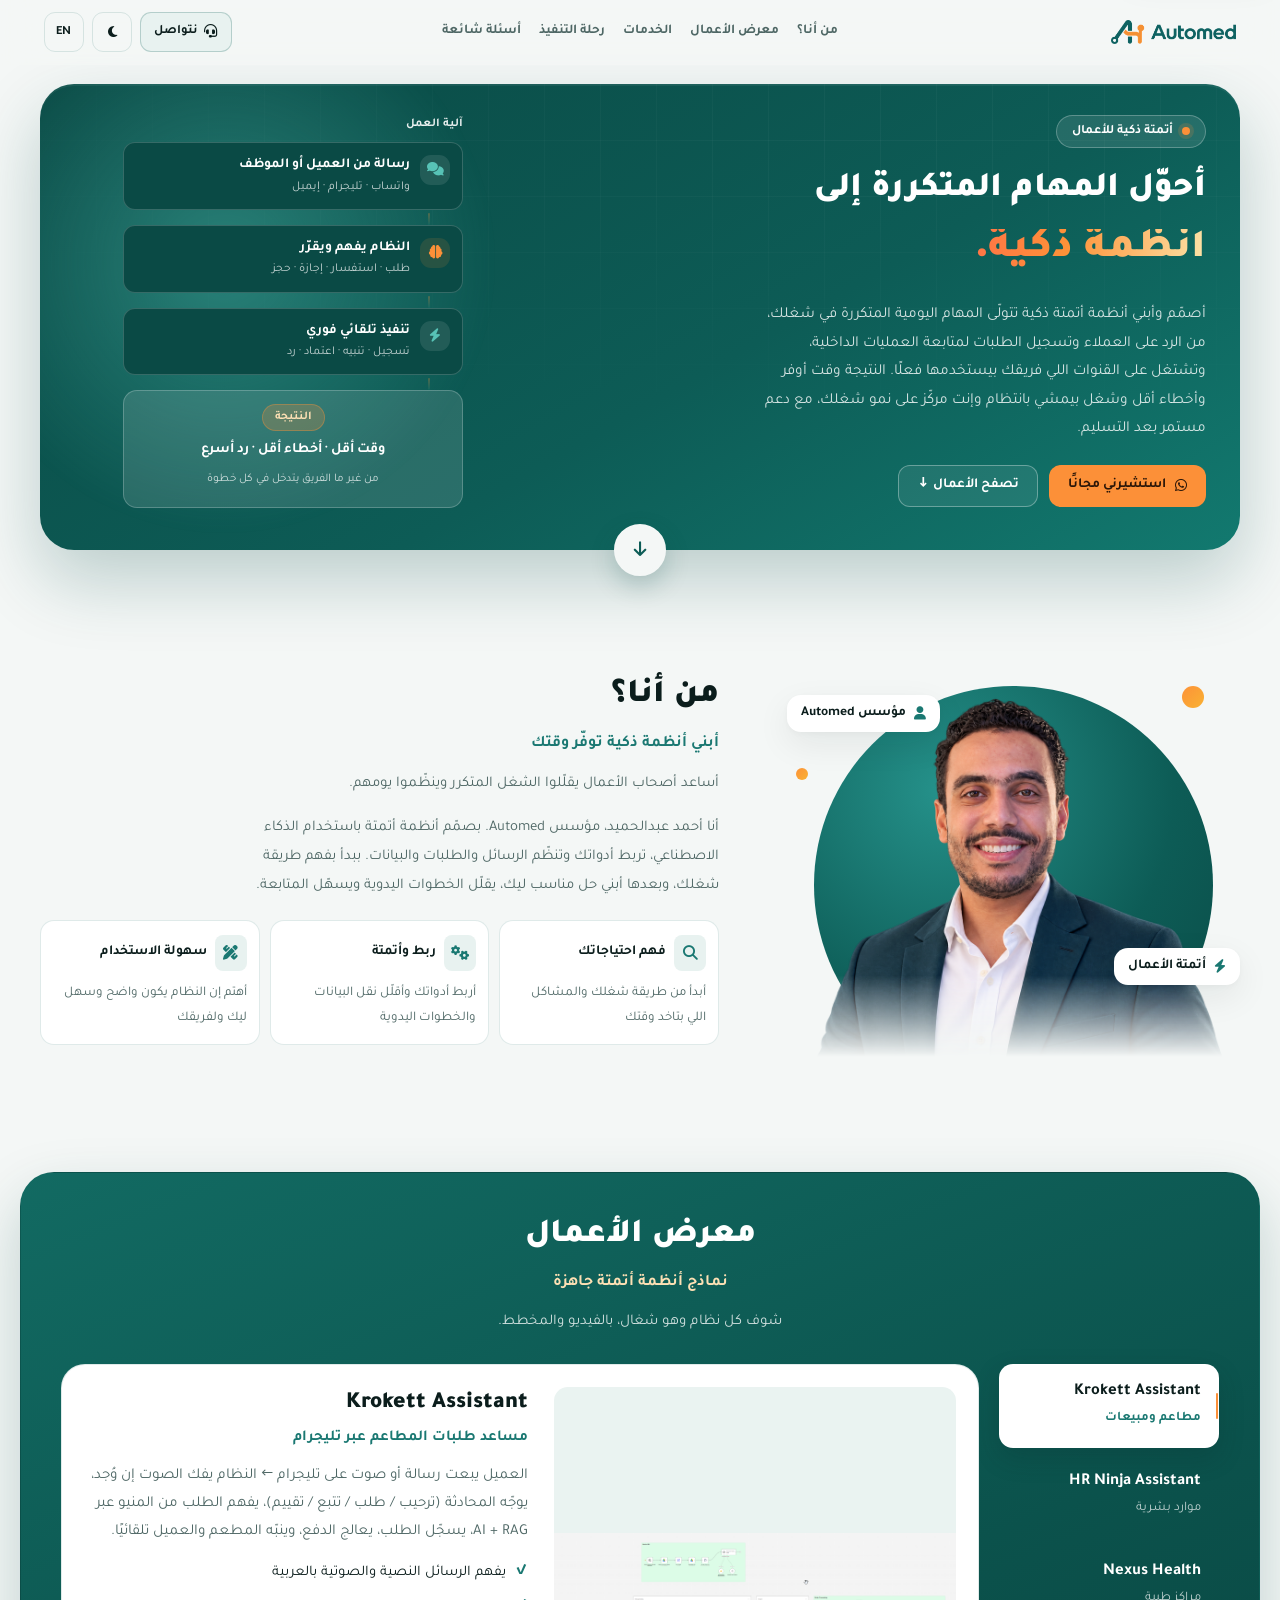
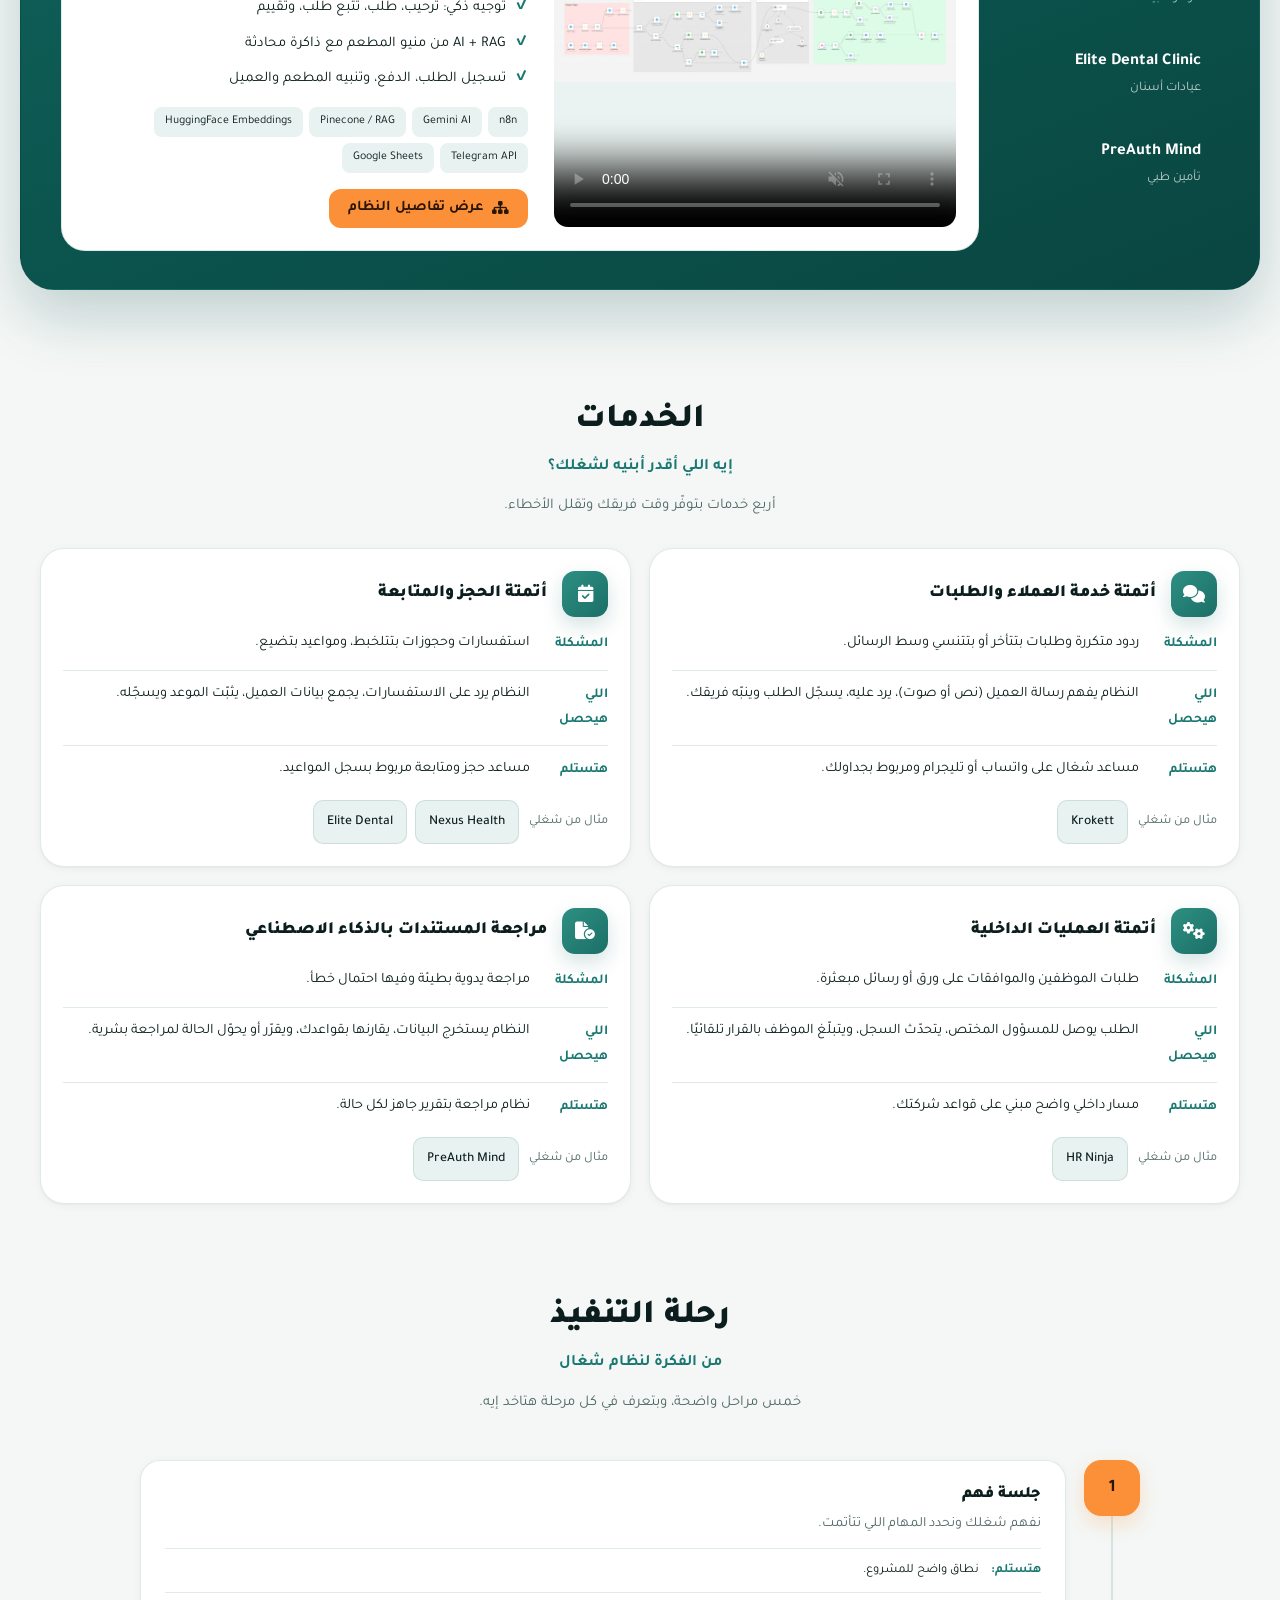
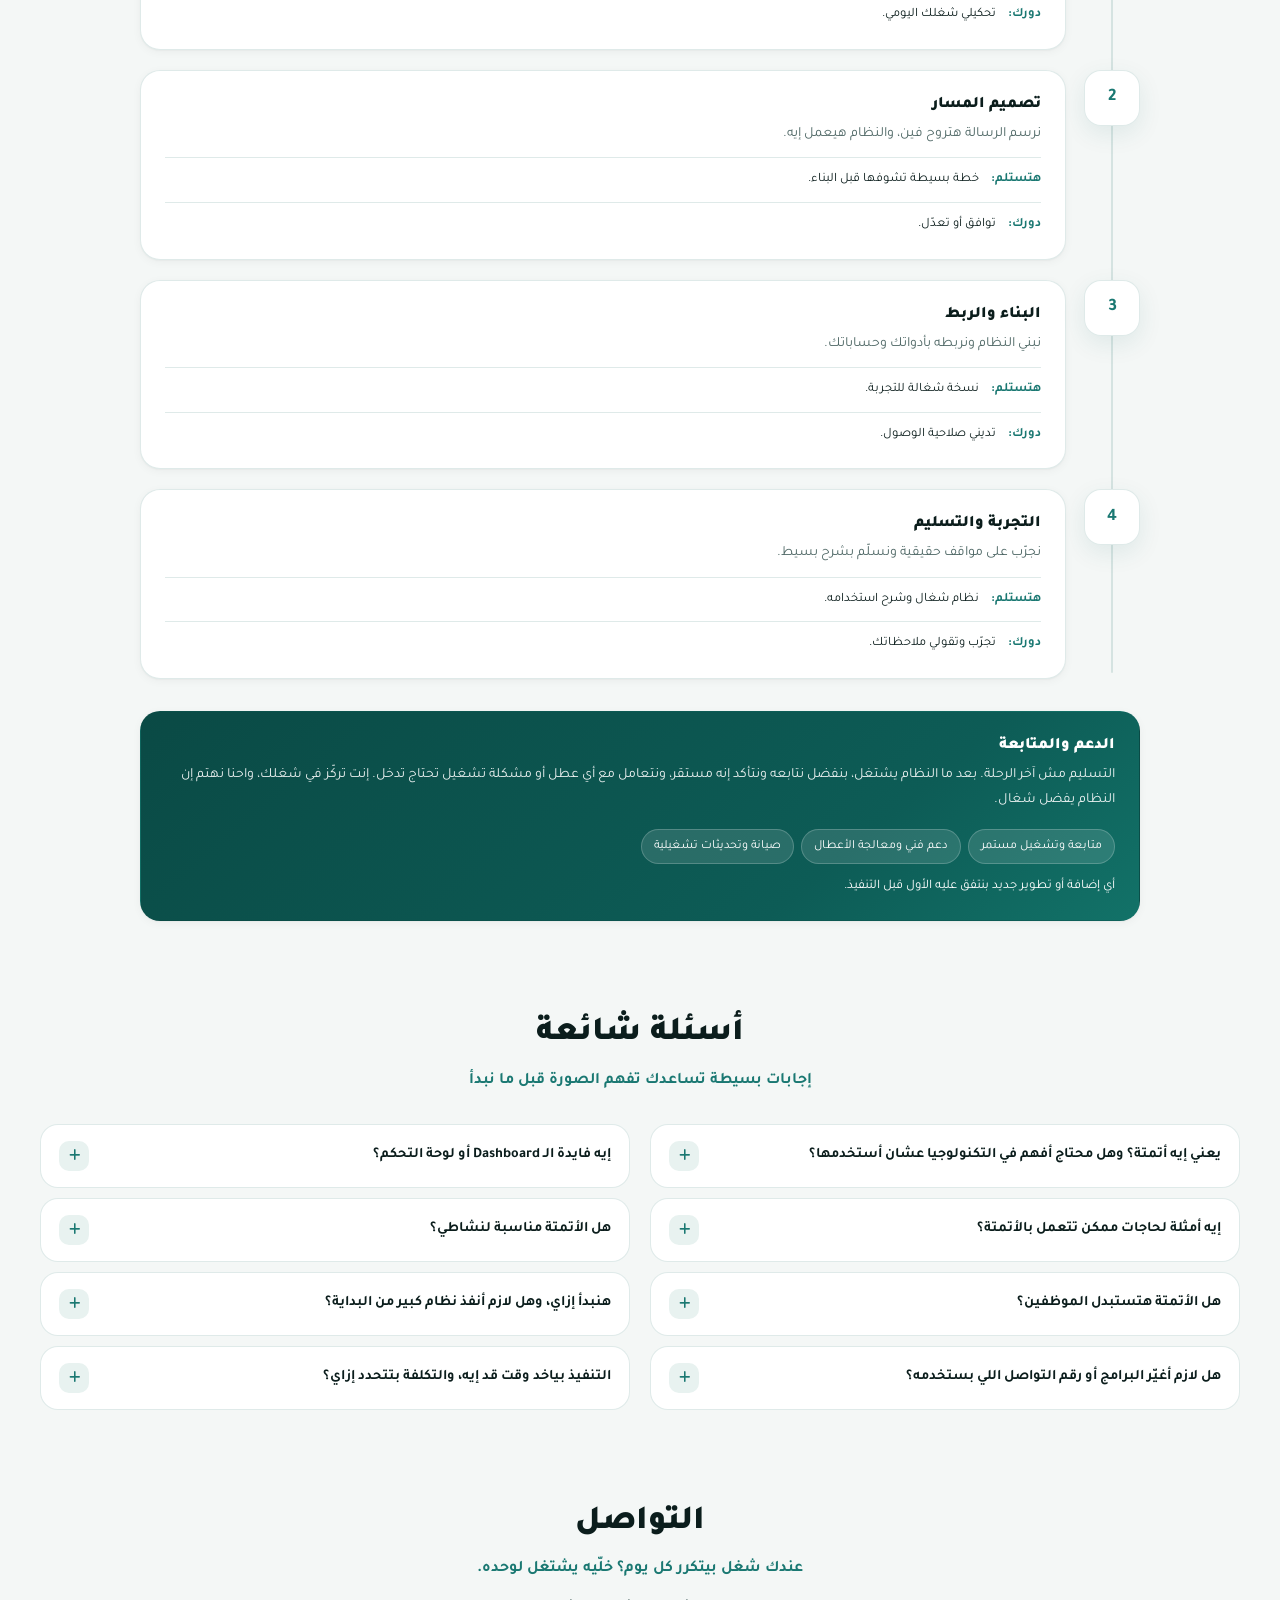
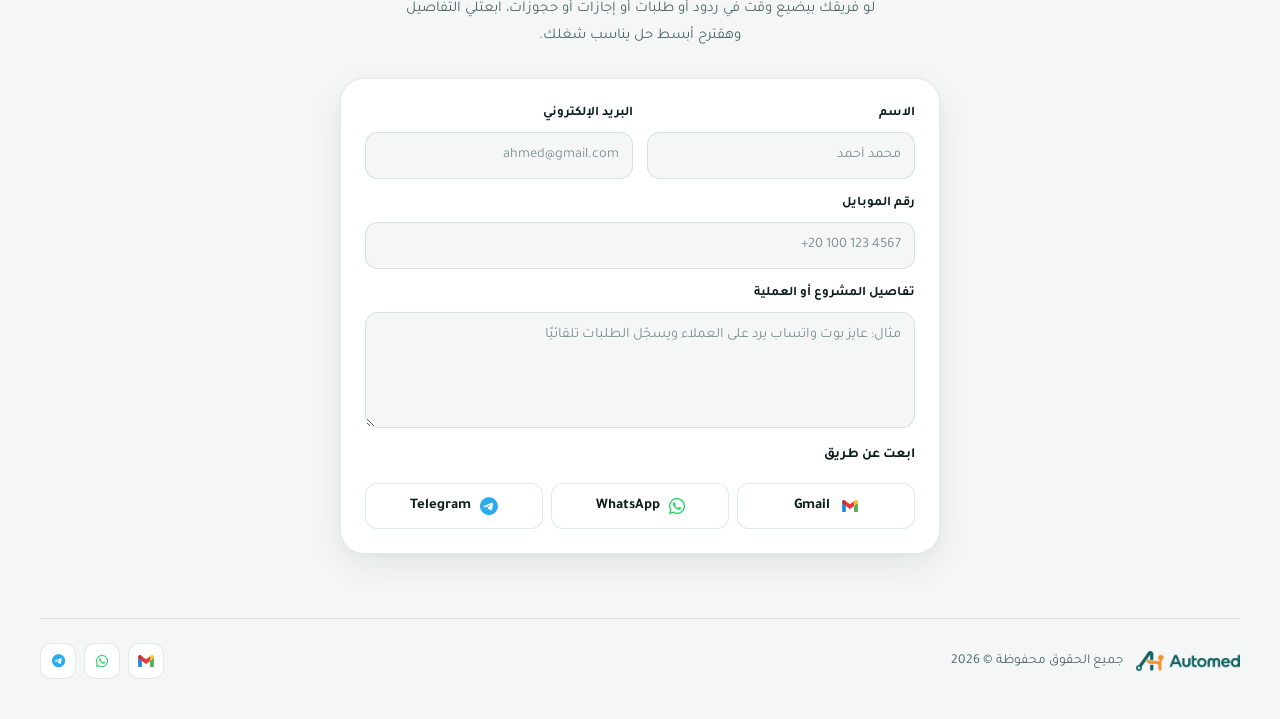
==== commit 043a8982: "interaction branch" ====
--- a/index.html
+++ b/index.html
@@ -67,10 +67,10 @@
     <a href="#services" data-nav-target="services" data-ar="الخدمات" data-en="Services" onclick="closeMenu()">الخدمات</a>
     <a href="#process" data-nav-target="process" data-ar="رحلة التنفيذ" data-en="Delivery journey" onclick="closeMenu()">رحلة التنفيذ</a>
     <a href="#faq" data-nav-target="faq" data-ar="أسئلة شائعة" data-en="FAQ" onclick="closeMenu()">أسئلة شائعة</a>
-    <a class="nav-contact" href="#contact" onclick="closeMenu()"><span class="contact-desktop-label" data-ar="تواصل معي" data-en="Contact me">تواصل معي</span></a>
+    <a class="nav-contact" href="#contact" onclick="closeMenu()"><span class="contact-desktop-label" data-ar="نتواصل" data-en="Contact">نتواصل</span></a>
   </nav>
   <div class="nav-end">
-    <a class="btn pri sm desk-contact header-control" href="#contact"><i class="fa-solid fa-headset" aria-hidden="true"></i><span class="contact-desktop-label" data-ar="تواصل معي" data-en="Contact me">تواصل معي</span></a>
+    <a class="btn pri sm desk-contact header-control" href="#contact"><i class="fa-solid fa-headset" aria-hidden="true"></i><span class="contact-desktop-label" data-ar="نتواصل" data-en="Contact">نتواصل</span></a>
     <button class="theme-btn header-control" onclick="toggleTheme()" aria-label="تبديل المظهر بين الفاتح والداكن"><i class="fa-solid fa-moon" id="theme-icon"></i></button>
     <button class="lang-btn header-control" onclick="toggleLang()" aria-label="تبديل اللغة إلى الإنجليزية (EN)"><span id="lt">EN</span></button>
     <button class="menu-btn" id="menu-btn" onclick="toggleMenu()" aria-label="القائمة" aria-controls="nav-links" aria-expanded="false">
@@ -88,8 +88,7 @@
   <div class="hero-copy">
     <div class="badge hero-enter" style="--d:40ms"><i></i><span data-ar="أتمتة ذكية للأعمال" data-en="Smart business automation">أتمتة ذكية للأعمال</span></div>
     <h1>
-      <span class="line hero-enter" style="--d:120ms" data-ar="أحوّل المهام" data-en="I turn repetitive">أحوّل المهام</span>
-      <span class="line hero-enter" style="--d:190ms" data-ar="المتكررة إلى" data-en="tasks into">المتكررة إلى</span>
+      <span class="line hero-enter" style="--d:120ms" data-ar="أحوّل المهام المتكررة إلى" data-en="I turn repetitive tasks into">أحوّل المهام المتكررة إلى</span>
       <span class="line hero-enter" style="--d:260ms"><em data-ar="أنظمة ذكية." data-en="smart systems.">أنظمة ذكية.</em></span>
     </h1>
     <p class="hero-enter" style="--d:340ms" data-ar="أصمّم وأبني أنظمة أتمتة ذكية تتولّى المهام اليومية المتكررة في شغلك، من الرد على العملاء وتسجيل الطلبات لمتابعة العمليات الداخلية، وتشتغل على القنوات اللي فريقك بيستخدمها فعلًا. النتيجة وقت أوفر وأخطاء أقل وشغل بيمشي بانتظام وإنت مركّز على نمو شغلك، مع دعم مستمر بعد التسليم." data-en="I design and build smart automation systems that take over the repetitive daily tasks in your business, from replying to customers and logging orders to following up on internal operations, running on the channels your team already uses. The result: more time, fewer errors, and work that runs steadily while you focus on growth, with ongoing support after delivery.">أصمّم وأبني أنظمة أتمتة ذكية تتولّى المهام اليومية المتكررة في شغلك، من الرد على العملاء وتسجيل الطلبات لمتابعة العمليات الداخلية، وتشتغل على القنوات اللي فريقك بيستخدمها فعلًا. النتيجة وقت أوفر وأخطاء أقل وشغل بيمشي بانتظام وإنت مركّز على نمو شغلك، مع دعم مستمر بعد التسليم.</p>
@@ -218,13 +217,14 @@
       <div class="tl-card"><h3 data-ar="التجربة والتسليم" data-en="Test & handover">التجربة والتسليم</h3><p data-ar="نجرّب على مواقف حقيقية ونسلّم بشرح بسيط." data-en="We test on real situations and hand over with a simple guide.">نجرّب على مواقف حقيقية ونسلّم بشرح بسيط.</p><span class="me"><em data-ar="هتستلم:" data-en="You get:">هتستلم:</em> <span data-ar="نظام شغال وشرح استخدامه." data-en="A live system and how to use it.">نظام شغال وشرح استخدامه.</span></span><span class="me"><em data-ar="دورك:" data-en="Your part:">دورك:</em> <span data-ar="تجرّب وتقولي ملاحظاتك." data-en="Try it and share feedback.">تجرّب وتقولي ملاحظاتك.</span></span>
       </div>
     </article>
+
+  </div>
+
     <article class="tl-item sup">
       <div class="tl-node"><i class="fa-solid fa-headset" aria-hidden="true"></i></div>
       <div class="tl-card"><h3 data-ar="الدعم والمتابعة" data-en="Support & follow-up">الدعم والمتابعة</h3><p data-ar="التسليم مش آخر الرحلة. بعد ما النظام يشتغل، بنفضل نتابعه ونتأكد إنه مستقر، ونتعامل مع أي عطل أو مشكلة تشغيل تحتاج تدخل. إنت تركّز في شغلك، واحنا نهتم إن النظام يفضل شغال." data-en="Delivery isn't the end of the journey. After the system goes live, we keep monitoring it and making sure it stays stable, and we handle any fault or operational issue that needs attention. You focus on your work, and we make sure the system keeps running.">التسليم مش آخر الرحلة. بعد ما النظام يشتغل، بنفضل نتابعه ونتأكد إنه مستقر، ونتعامل مع أي عطل أو مشكلة تشغيل تحتاج تدخل. إنت تركّز في شغلك، واحنا نهتم إن النظام يفضل شغال.</p><span class="sup-chips"><span class="sup-chip" data-ar="متابعة وتشغيل مستمر" data-en="Ongoing monitoring & operation">متابعة وتشغيل مستمر</span><span class="sup-chip" data-ar="دعم فني ومعالجة الأعطال" data-en="Technical support & fault handling">دعم فني ومعالجة الأعطال</span><span class="sup-chip" data-ar="صيانة وتحديثات تشغيلية" data-en="Maintenance & operational updates">صيانة وتحديثات تشغيلية</span></span><span class="sup-note" data-ar="أي إضافة أو تطوير جديد بنتفق عليه الأول قبل التنفيذ." data-en="Any new addition or development is agreed on first, before we build it.">أي إضافة أو تطوير جديد بنتفق عليه الأول قبل التنفيذ.</span>
       </div>
     </article>
-  </div>
-  
 </div></section>
 
 <section id="faq"><div class="wrap">
@@ -233,14 +233,7 @@
     <div class="slogan" data-ar="إجابات بسيطة تساعدك تفهم الصورة قبل ما نبدأ" data-en="Clear answers to help you understand the possibilities before we begin">إجابات بسيطة تساعدك تفهم الصورة قبل ما نبدأ</div>
   </div>
   <div class="faq" data-reveal-group>
-    <article class="faq-item"><button class="faq-q" type="button" aria-expanded="false"><span data-ar="يعني إيه أتمتة؟ وهل محتاج أفهم في التكنولوجيا عشان أستخدمها؟" data-en="What is automation? Do I need to be tech-savvy to use it?">يعني إيه أتمتة؟ وهل محتاج أفهم في التكنولوجيا عشان أستخدمها؟</span><i class="fa-solid fa-plus" aria-hidden="true"></i></button><div class="faq-panel" hidden><p data-ar="الأتمتة ببساطة إننا نخلي المهام المتكررة تتنفذ تلقائيًا بدل ما حد يعمل كل خطوة يدويًا. مثلًا، بدل ما الموظف يسجل كل طلب بنفسه أو يفتكر يبعت تذكير لكل عميل، النظام يقدر ينفذ الخطوات دي تلقائيًا. وإنت وفريقك مش محتاجين تكونوا مبرمجين عشان تستخدموه." data-en="Automation means having repetitive tasks run automatically instead of doing every step by hand. For example, a system can record requests or send reminders automatically, so your team spends less time on routine work. You don't need to be a programmer to use it.">الأتمتة ببساطة إننا نخلي المهام المتكررة تتنفذ تلقائيًا بدل ما حد يعمل كل خطوة يدويًا. مثلًا، بدل ما الموظف يسجل كل طلب بنفسه أو يفتكر يبعت تذكير لكل عميل، النظام يقدر ينفذ الخطوات دي تلقائيًا. وإنت وفريقك مش محتاجين تكونوا مبرمجين عشان تستخدموه.</p></div></article>
-    <article class="faq-item"><button class="faq-q" type="button" aria-expanded="false"><span data-ar="إيه أمثلة لحاجات ممكن تتعمل بالأتمتة؟" data-en="What kinds of tasks can be automated?">إيه أمثلة لحاجات ممكن تتعمل بالأتمتة؟</span><i class="fa-solid fa-plus" aria-hidden="true"></i></button><div class="faq-panel" hidden><p data-ar="ممكن نؤتمت استقبال الاستفسارات، وتسجيل الطلبات والحجوزات، وإرسال التذكيرات، ومتابعة العملاء، وتنظيم المهام، وتجميع البيانات في تقارير ولوحات تحكم. بنختار المهام المناسبة حسب طبيعة شغلك." data-en="Automation can help with handling inquiries, recording orders and bookings, sending reminders, following up with customers, organizing tasks, and bringing data together in reports and dashboards. We choose what makes sense for your business.">ممكن نؤتمت استقبال الاستفسارات، وتسجيل الطلبات والحجوزات، وإرسال التذكيرات، ومتابعة العملاء، وتنظيم المهام، وتجميع البيانات في تقارير ولوحات تحكم. بنختار المهام المناسبة حسب طبيعة شغلك.</p></div></article>
-    <article class="faq-item"><button class="faq-q" type="button" aria-expanded="false"><span data-ar="هل الأتمتة هتستبدل الموظفين؟" data-en="Will automation replace employees?">هل الأتمتة هتستبدل الموظفين؟</span><i class="fa-solid fa-plus" aria-hidden="true"></i></button><div class="faq-panel" hidden><p data-ar="الهدف مش استبدال فريقك، لكن تقليل الشغل اليدوي والمتكرر اللي بياخد من وقته. ده بيساعد الموظفين يركزوا على خدمة العملاء والمهام اللي محتاجة تواصل بشري وقرار." data-en="The goal isn't to replace your team. It's to reduce repetitive manual work so people can focus more on customer service and tasks that need human judgment and communication.">الهدف مش استبدال فريقك، لكن تقليل الشغل اليدوي والمتكرر اللي بياخد من وقته. ده بيساعد الموظفين يركزوا على خدمة العملاء والمهام اللي محتاجة تواصل بشري وقرار.</p></div></article>
-    <article class="faq-item"><button class="faq-q" type="button" aria-expanded="false"><span data-ar="هل لازم أغيّر البرامج أو رقم التواصل اللي بستخدمه؟" data-en="Do I need to change my existing tools or contact number?">هل لازم أغيّر البرامج أو رقم التواصل اللي بستخدمه؟</span><i class="fa-solid fa-plus" aria-hidden="true"></i></button><div class="faq-panel" hidden><p data-ar="مش بالضرورة. بنراجع الأدوات وطريقة الشغل الحالية، ونحدد إمكانية الربط بيها قبل التنفيذ. وفي الحالات المناسبة، نقدر نحافظ على قنوات التواصل المعتادة من غير تغيير رقم العيادة أو النشاط." data-en="Not necessarily. We review your current tools and workflow first, then check which integrations are possible. Where supported, we can keep your usual communication channels without changing your business or clinic number.">مش بالضرورة. بنراجع الأدوات وطريقة الشغل الحالية، ونحدد إمكانية الربط بيها قبل التنفيذ. وفي الحالات المناسبة، نقدر نحافظ على قنوات التواصل المعتادة من غير تغيير رقم العيادة أو النشاط.</p></div></article>
-    <article class="faq-item"><button class="faq-q" type="button" aria-expanded="false"><span data-ar="إيه فايدة الـ Dashboard أو لوحة التحكم؟" data-en="What is a dashboard useful for?">إيه فايدة الـ Dashboard أو لوحة التحكم؟</span><i class="fa-solid fa-plus" aria-hidden="true"></i></button><div class="faq-panel" hidden><p data-ar="لوحة التحكم بتجمع البيانات المهمة في مكان واحد، بحيث تقدر تتابع الأداء والأرقام والطلبات أو الحجوزات والتغيرات بمرور الوقت، بدل ما تعتمد على تقارير متفرقة أو متابعة كل التفاصيل يدويًا." data-en="A dashboard brings important information together in one place. You can track performance, key figures, orders or bookings, and changes over time instead of relying on scattered reports or checking everything manually.">لوحة التحكم بتجمع البيانات المهمة في مكان واحد، بحيث تقدر تتابع الأداء والأرقام والطلبات أو الحجوزات والتغيرات بمرور الوقت، بدل ما تعتمد على تقارير متفرقة أو متابعة كل التفاصيل يدويًا.</p></div></article>
-    <article class="faq-item"><button class="faq-q" type="button" aria-expanded="false"><span data-ar="هل الأتمتة مناسبة لنشاطي؟" data-en="Is automation right for my business?">هل الأتمتة مناسبة لنشاطي؟</span><i class="fa-solid fa-plus" aria-hidden="true"></i></button><div class="faq-panel" hidden><p data-ar="مش كل مهمة محتاجة أتمتة. لو عندك خطوات بتتكرر، أو بيانات بتتسجل أكتر من مرة، أو متابعة بتتأخر بسبب ضغط الشغل، ممكن يكون فيه فرصة للتحسين. بنفهم طريقة شغلك الأول ونحدد إذا كان الحل مناسبًا فعلًا." data-en="Not every task needs automation. But if steps repeat, data gets entered more than once, or follow-ups are delayed by a busy workload, there may be room to improve. We first learn how you work and assess whether a solution is genuinely useful.">مش كل مهمة محتاجة أتمتة. لو عندك خطوات بتتكرر، أو بيانات بتتسجل أكتر من مرة، أو متابعة بتتأخر بسبب ضغط الشغل، ممكن يكون فيه فرصة للتحسين. بنفهم طريقة شغلك الأول ونحدد إذا كان الحل مناسبًا فعلًا.</p></div></article>
-    <article class="faq-item"><button class="faq-q" type="button" aria-expanded="false"><span data-ar="هنبدأ إزاي، وهل لازم أنفذ نظام كبير من البداية؟" data-en="How do we start? Do I need a big system from day one?">هنبدأ إزاي، وهل لازم أنفذ نظام كبير من البداية؟</span><i class="fa-solid fa-plus" aria-hidden="true"></i></button><div class="faq-panel" hidden><p data-ar="بنبدأ بمناقشة طريقة الشغل والمشكلة اللي عايز تحلها، وبعدها نحدد الأولويات والحل المناسب. مش لازم تبدأ بنظام كبير؛ ممكن نبدأ بعملية واضحة، وبعد التأكد من نجاحها نطوّر الحل حسب احتياجك." data-en="We start by discussing how your work runs and what you'd like to improve, then agree on priorities and a suitable solution. You don't need a large system from the start—we can begin with one clear process and expand if it proves useful.">بنبدأ بمناقشة طريقة الشغل والمشكلة اللي عايز تحلها، وبعدها نحدد الأولويات والحل المناسب. مش لازم تبدأ بنظام كبير؛ ممكن نبدأ بعملية واضحة، وبعد التأكد من نجاحها نطوّر الحل حسب احتياجك.</p></div></article>
-    <article class="faq-item"><button class="faq-q" type="button" aria-expanded="false"><span data-ar="التنفيذ بياخد وقت قد إيه، والتكلفة بتتحدد إزاي؟" data-en="How long does implementation take, and how is the cost determined?">التنفيذ بياخد وقت قد إيه، والتكلفة بتتحدد إزاي؟</span><i class="fa-solid fa-plus" aria-hidden="true"></i></button><div class="faq-panel" hidden><p data-ar="الوقت والتكلفة بيعتمدوا على تعقيد العملية، والأدوات المطلوب ربطها، ونطاق النظام. بعد ما نفهم احتياجك ونحدد المطلوب، بنوضح لك نطاق التنفيذ والمدة والتكلفة المتوقعة قبل ما نبدأ." data-en="Timing and cost depend on the process complexity, required integrations, and overall scope. Once we understand your needs and define what's included, we explain the expected timeline and cost before work begins.">الوقت والتكلفة بيعتمدوا على تعقيد العملية، والأدوات المطلوب ربطها، ونطاق النظام. بعد ما نفهم احتياجك ونحدد المطلوب، بنوضح لك نطاق التنفيذ والمدة والتكلفة المتوقعة قبل ما نبدأ.</p></div></article>
+    <div class="faq-column"><article class="faq-item"><button class="faq-q" type="button" aria-expanded="false"><span data-ar="يعني إيه أتمتة؟ وهل محتاج أفهم في التكنولوجيا عشان أستخدمها؟" data-en="What is automation? Do I need to be tech-savvy to use it?">يعني إيه أتمتة؟ وهل محتاج أفهم في التكنولوجيا عشان أستخدمها؟</span><i class="fa-solid fa-plus" aria-hidden="true"></i></button><div class="faq-panel" hidden><p data-ar="الأتمتة ببساطة إننا نخلي المهام المتكررة تتنفذ تلقائيًا بدل ما حد يعمل كل خطوة يدويًا. مثلًا، بدل ما الموظف يسجل كل طلب بنفسه أو يفتكر يبعت تذكير لكل عميل، النظام يقدر ينفذ الخطوات دي تلقائيًا. وإنت وفريقك مش محتاجين تكونوا مبرمجين عشان تستخدموه." data-en="Automation means having repetitive tasks run automatically instead of doing every step by hand. For example, a system can record requests or send reminders automatically, so your team spends less time on routine work. You don't need to be a programmer to use it.">الأتمتة ببساطة إننا نخلي المهام المتكررة تتنفذ تلقائيًا بدل ما حد يعمل كل خطوة يدويًا. مثلًا، بدل ما الموظف يسجل كل طلب بنفسه أو يفتكر يبعت تذكير لكل عميل، النظام يقدر ينفذ الخطوات دي تلقائيًا. وإنت وفريقك مش محتاجين تكونوا مبرمجين عشان تستخدموه.</p></div></article><article class="faq-item"><button class="faq-q" type="button" aria-expanded="false"><span data-ar="إيه أمثلة لحاجات ممكن تتعمل بالأتمتة؟" data-en="What kinds of tasks can be automated?">إيه أمثلة لحاجات ممكن تتعمل بالأتمتة؟</span><i class="fa-solid fa-plus" aria-hidden="true"></i></button><div class="faq-panel" hidden><p data-ar="ممكن نؤتمت استقبال الاستفسارات، وتسجيل الطلبات والحجوزات، وإرسال التذكيرات، ومتابعة العملاء، وتنظيم المهام، وتجميع البيانات في تقارير ولوحات تحكم. بنختار المهام المناسبة حسب طبيعة شغلك." data-en="Automation can help with handling inquiries, recording orders and bookings, sending reminders, following up with customers, organizing tasks, and bringing data together in reports and dashboards. We choose what makes sense for your business.">ممكن نؤتمت استقبال الاستفسارات، وتسجيل الطلبات والحجوزات، وإرسال التذكيرات، ومتابعة العملاء، وتنظيم المهام، وتجميع البيانات في تقارير ولوحات تحكم. بنختار المهام المناسبة حسب طبيعة شغلك.</p></div></article><article class="faq-item"><button class="faq-q" type="button" aria-expanded="false"><span data-ar="هل الأتمتة هتستبدل الموظفين؟" data-en="Will automation replace employees?">هل الأتمتة هتستبدل الموظفين؟</span><i class="fa-solid fa-plus" aria-hidden="true"></i></button><div class="faq-panel" hidden><p data-ar="الهدف مش استبدال فريقك، لكن تقليل الشغل اليدوي والمتكرر اللي بياخد من وقته. ده بيساعد الموظفين يركزوا على خدمة العملاء والمهام اللي محتاجة تواصل بشري وقرار." data-en="The goal isn't to replace your team. It's to reduce repetitive manual work so people can focus more on customer service and tasks that need human judgment and communication.">الهدف مش استبدال فريقك، لكن تقليل الشغل اليدوي والمتكرر اللي بياخد من وقته. ده بيساعد الموظفين يركزوا على خدمة العملاء والمهام اللي محتاجة تواصل بشري وقرار.</p></div></article><article class="faq-item"><button class="faq-q" type="button" aria-expanded="false"><span data-ar="هل لازم أغيّر البرامج أو رقم التواصل اللي بستخدمه؟" data-en="Do I need to change my existing tools or contact number?">هل لازم أغيّر البرامج أو رقم التواصل اللي بستخدمه؟</span><i class="fa-solid fa-plus" aria-hidden="true"></i></button><div class="faq-panel" hidden><p data-ar="مش بالضرورة. بنراجع الأدوات وطريقة الشغل الحالية، ونحدد إمكانية الربط بيها قبل التنفيذ. وفي الحالات المناسبة، نقدر نحافظ على قنوات التواصل المعتادة من غير تغيير رقم العيادة أو النشاط." data-en="Not necessarily. We review your current tools and workflow first, then check which integrations are possible. Where supported, we can keep your usual communication channels without changing your business or clinic number.">مش بالضرورة. بنراجع الأدوات وطريقة الشغل الحالية، ونحدد إمكانية الربط بيها قبل التنفيذ. وفي الحالات المناسبة، نقدر نحافظ على قنوات التواصل المعتادة من غير تغيير رقم العيادة أو النشاط.</p></div></article></div><div class="faq-column"><article class="faq-item"><button class="faq-q" type="button" aria-expanded="false"><span data-ar="إيه فايدة الـ Dashboard أو لوحة التحكم؟" data-en="What is a dashboard useful for?">إيه فايدة الـ Dashboard أو لوحة التحكم؟</span><i class="fa-solid fa-plus" aria-hidden="true"></i></button><div class="faq-panel" hidden><p data-ar="لوحة التحكم بتجمع البيانات المهمة في مكان واحد، بحيث تقدر تتابع الأداء والأرقام والطلبات أو الحجوزات والتغيرات بمرور الوقت، بدل ما تعتمد على تقارير متفرقة أو متابعة كل التفاصيل يدويًا." data-en="A dashboard brings important information together in one place. You can track performance, key figures, orders or bookings, and changes over time instead of relying on scattered reports or checking everything manually.">لوحة التحكم بتجمع البيانات المهمة في مكان واحد، بحيث تقدر تتابع الأداء والأرقام والطلبات أو الحجوزات والتغيرات بمرور الوقت، بدل ما تعتمد على تقارير متفرقة أو متابعة كل التفاصيل يدويًا.</p></div></article><article class="faq-item"><button class="faq-q" type="button" aria-expanded="false"><span data-ar="هل الأتمتة مناسبة لنشاطي؟" data-en="Is automation right for my business?">هل الأتمتة مناسبة لنشاطي؟</span><i class="fa-solid fa-plus" aria-hidden="true"></i></button><div class="faq-panel" hidden><p data-ar="مش كل مهمة محتاجة أتمتة. لو عندك خطوات بتتكرر، أو بيانات بتتسجل أكتر من مرة، أو متابعة بتتأخر بسبب ضغط الشغل، ممكن يكون فيه فرصة للتحسين. بنفهم طريقة شغلك الأول ونحدد إذا كان الحل مناسبًا فعلًا." data-en="Not every task needs automation. But if steps repeat, data gets entered more than once, or follow-ups are delayed by a busy workload, there may be room to improve. We first learn how you work and assess whether a solution is genuinely useful.">مش كل مهمة محتاجة أتمتة. لو عندك خطوات بتتكرر، أو بيانات بتتسجل أكتر من مرة، أو متابعة بتتأخر بسبب ضغط الشغل، ممكن يكون فيه فرصة للتحسين. بنفهم طريقة شغلك الأول ونحدد إذا كان الحل مناسبًا فعلًا.</p></div></article><article class="faq-item"><button class="faq-q" type="button" aria-expanded="false"><span data-ar="هنبدأ إزاي، وهل لازم أنفذ نظام كبير من البداية؟" data-en="How do we start? Do I need a big system from day one?">هنبدأ إزاي، وهل لازم أنفذ نظام كبير من البداية؟</span><i class="fa-solid fa-plus" aria-hidden="true"></i></button><div class="faq-panel" hidden><p data-ar="بنبدأ بمناقشة طريقة الشغل والمشكلة اللي عايز تحلها، وبعدها نحدد الأولويات والحل المناسب. مش لازم تبدأ بنظام كبير؛ ممكن نبدأ بعملية واضحة، وبعد التأكد من نجاحها نطوّر الحل حسب احتياجك." data-en="We start by discussing how your work runs and what you'd like to improve, then agree on priorities and a suitable solution. You don't need a large system from the start—we can begin with one clear process and expand if it proves useful.">بنبدأ بمناقشة طريقة الشغل والمشكلة اللي عايز تحلها، وبعدها نحدد الأولويات والحل المناسب. مش لازم تبدأ بنظام كبير؛ ممكن نبدأ بعملية واضحة، وبعد التأكد من نجاحها نطوّر الحل حسب احتياجك.</p></div></article><article class="faq-item"><button class="faq-q" type="button" aria-expanded="false"><span data-ar="التنفيذ بياخد وقت قد إيه، والتكلفة بتتحدد إزاي؟" data-en="How long does implementation take, and how is the cost determined?">التنفيذ بياخد وقت قد إيه، والتكلفة بتتحدد إزاي؟</span><i class="fa-solid fa-plus" aria-hidden="true"></i></button><div class="faq-panel" hidden><p data-ar="الوقت والتكلفة بيعتمدوا على تعقيد العملية، والأدوات المطلوب ربطها، ونطاق النظام. بعد ما نفهم احتياجك ونحدد المطلوب، بنوضح لك نطاق التنفيذ والمدة والتكلفة المتوقعة قبل ما نبدأ." data-en="Timing and cost depend on the process complexity, required integrations, and overall scope. Once we understand your needs and define what's included, we explain the expected timeline and cost before work begins.">الوقت والتكلفة بيعتمدوا على تعقيد العملية، والأدوات المطلوب ربطها، ونطاق النظام. بعد ما نفهم احتياجك ونحدد المطلوب، بنوضح لك نطاق التنفيذ والمدة والتكلفة المتوقعة قبل ما نبدأ.</p></div></article></div>
   </div>
 </div></section>
 
--- a/assets/site.css
+++ b/assets/site.css
@@ -957,3 +957,97 @@
   header,#site-progress,.hero-down{display:none!important}
   body{padding-top:0}
 }
+/* Focused interaction adjustments; existing portfolio and services stay intact. */
+.links a:not(.nav-contact)::after{display:none}
+.links a:not(.nav-contact).active{background:var(--bg-2)}
+header .btn.pri,.links .nav-contact{background:var(--teal-soft);color:var(--ink);border:1px solid var(--line-2);box-shadow:none}
+@media(hover:hover) and (pointer:fine){
+ header a.btn.desk-contact:hover,header .btn.pri:hover,.links .nav-contact:hover{background:var(--bg-2);color:var(--ink);border-color:var(--teal-mid);box-shadow:none;transform:none}
+ .ab-i:hover{background:var(--card);border-color:var(--line);box-shadow:none}
+ .ab-i:hover i{background:var(--teal-soft);color:var(--orange)}
+}
+.ab-i.is-touch-active{background:var(--card);border-color:var(--line);box-shadow:none}
+.ab-i.is-touch-active i{background:var(--teal-soft);color:var(--orange)}
+.hook{background:transparent;border:0;box-shadow:none;padding:0;backdrop-filter:none;-webkit-backdrop-filter:none}
+.hook-top{padding-inline:0}.hook-dots{display:none}
+/* Only the number tracks the current delivery stage. */
+.tl-card::before{display:none}
+#timeline .tl-item.is-current .tl-card{border-color:var(--line);box-shadow:var(--sh-1)}
+.tl-item.sup{max-width:1000px;margin:28px auto 0;grid-template-columns:1fr}
+.tl-item.sup .tl-node{display:none}
+.tl-item.sup .tl-card{box-shadow:var(--sh-1)}
+@media(hover:hover) and (pointer:fine){.tl-item.sup:hover .tl-card{transform:translateY(-4px);box-shadow:var(--sh-1)}}
+#faq>.wrap{display:block}
+#faq .sh{text-align:center;margin:0 auto 30px;max-width:760px}
+#faq .sh .lead{margin-inline:auto}
+#faq .faq{max-width:none;grid-template-columns:repeat(2,minmax(0,1fr));gap:20px;align-items:start}
+.faq-column{display:grid;gap:10px;min-width:0}
+.contact-grid{display:block}
+.contact-grid .sh{text-align:center;max-width:700px;margin:0 auto 28px}
+.contact-grid .sh .lead{margin-inline:auto}
+.ct{max-width:600px}
+.ct form{padding:24px;gap:14px}.ct label{font-size:.82rem}.ct input,.ct textarea{padding:11px 13px;font-size:.9rem}
+@media(max-width:760px){#faq .faq{grid-template-columns:1fr;gap:10px}.tl-item.sup{margin-top:24px}.ct form{padding:20px}}
+/* Compact scale and balanced navigation; approved layouts are retained. */
+body{font-size:.92rem;padding-top:64px}
+html{scroll-padding-top:80px}
+.nav{height:64px;gap:12px}
+.brand-logo{height:24px;max-width:128px}
+.links a{font-size:.84rem;padding:10px 8px}
+.desk-contact .contact-desktop-label{font-size:.8rem}
+.desk-contact{padding-inline:11px;height:40px}
+.header-control{width:40px;min-width:40px;height:40px}
+@media(min-width:1001px){
+ .nav{display:grid;grid-template-columns:minmax(0,1fr) auto minmax(0,1fr)}
+ .brand{grid-column:1;justify-self:start}.links{grid-column:2;justify-self:center;margin:0}.nav-end{grid-column:3;justify-self:end;margin:0}
+}
+section{padding:clamp(38px,5vw,62px) 0}
+.hero{padding:20px 0 38px}
+.hero-shell{padding:30px 34px 42px}
+.hg{gap:36px;grid-template-columns:1.2fr .8fr}
+.hero h1{font-size:clamp(2.15rem,3.6vw,3.1rem)}
+.hero p{font-size:.96rem;line-height:1.85;margin-top:16px}
+.badge{font-size:.8rem;margin-bottom:16px}
+.ha{margin-top:22px}.ha .btn{font-size:.86rem;padding:13px 18px}
+.hook{max-width:340px}.hook-top{font-size:.75rem;padding-bottom:12px}
+.hook-steps{gap:15px}.hs{padding:12px;gap:10px;border-radius:12px}
+.hs b{font-size:.86rem}.hs span{font-size:.75rem}.hs i{width:30px;height:30px;font-size:.84rem}
+.hs-result{padding:13px}.hs-result strong{font-size:.9rem}.hs-result small{font-size:.73rem}
+#about,#services,#process,#faq{padding:44px 0}
+#projects{padding-top:44px}.dark{padding:38px 0}
+#contact{padding:44px 0 36px}
+h2{font-size:clamp(1.6rem,2.7vw,2.1rem)}
+.lead,.ab-p{font-size:.93rem}.slogan,.ab-txt .slogan{font-size:1rem}
+.sh{margin-bottom:28px}
+.ab-facts{gap:10px;margin-top:20px}.ab-i{padding:14px 12px}.ab-i b{font-size:.86rem}.ab-i span{font-size:.83rem}
+.svc-grid{gap:18px}.svc-card{padding:22px;gap:13px 15px;grid-template-columns:46px 1fr;transition:transform var(--t-mid) var(--e),background-color var(--t-mid) var(--e),border-color var(--t-mid) var(--e)}
+.svc-ico{width:46px;height:46px;font-size:1.1rem;border-radius:13px}
+.svc-card h3{font-size:1.08rem}.sv-r{font-size:.9rem;gap:10px}.sv-r+.sv-r{padding-top:10px}
+.svc-card::before{display:none}
+.svc-card.is-touch-active{background:var(--card);border-color:var(--line);box-shadow:var(--sh-1)}
+.tl-card{padding:22px 24px}.tl-card h3{font-size:1rem}.tl-card>p{font-size:.88rem}.tl-card .me{font-size:.8rem}
+.faq-q{font-size:.9rem;padding:16px 18px}.faq-panel p{font-size:.88rem;padding:0 18px 18px}
+@media(hover:hover) and (pointer:fine){
+ .hero .btn.pri:hover{background:var(--orange);border-color:transparent;box-shadow:var(--sh-1);transform:translateY(-3px)}
+ .svc-card:hover{background:var(--card);border-color:var(--line);box-shadow:var(--sh-1);transform:translateY(-3px)}
+ .svc-card:hover .svc-ico{transform:translateY(-2px) rotate(-3deg)}
+}
+@media(max-width:1000px){.hg{grid-template-columns:1fr;gap:26px}.hero h1{font-size:clamp(2.1rem,4.8vw,2.8rem)}.hook{max-width:430px;margin-inline:0}}
+@media(max-width:760px){.hero-shell{padding:26px 22px 34px}.hero h1{font-size:clamp(2rem,7.5vw,2.5rem)}.hero p{font-size:.94rem}.svc-grid{gap:16px}.svc-card{padding:20px}.tl-card{padding:20px}.ab{gap:24px}}
+@media(max-width:560px){.ha .btn{min-height:46px}.svc-card h3{font-size:1.04rem}.sv-r{grid-template-columns:1fr;gap:3px}.brand-logo{height:22px;max-width:118px}}
+.desk-contact.header-control{width:auto;min-width:max-content;white-space:nowrap}
+/* Hero copy and flow surfaces. */
+.hero-aurora::after{display:none}
+.hero h1{max-width:none;margin-bottom:0}
+.hero h1 .line{display:block}
+.hero h1 .line::after{content:none}
+html[lang=ar] .hero h1{font-size:clamp(1rem,4.8vw,2.15rem);line-height:1.55}
+html[lang=ar] .hero h1 .line:first-child{white-space:nowrap}
+.hero h1 .line:last-child{font-size:1.23em}
+.hero p{margin-top:18px}
+.hook .hs{background:var(--teal-800);border-color:rgba(255,255,255,.18);color:#fff;animation:none}
+.hook .hs b{color:#fff}.hook .hs span{color:rgba(255,255,255,.76)}
+.hook .hs .ic1,.hook .hs .ic3{background:rgba(255,255,255,.1);color:var(--teal-300)}
+.hook .hs .ic2{background:rgba(252,144,56,.12);color:var(--orange)}
+html[data-theme=dark] .hook .hs{background:var(--teal-900)}
+html[lang=en] .hero h1{font-size:clamp(1.35rem,2.8vw,2.15rem);line-height:1.5}
